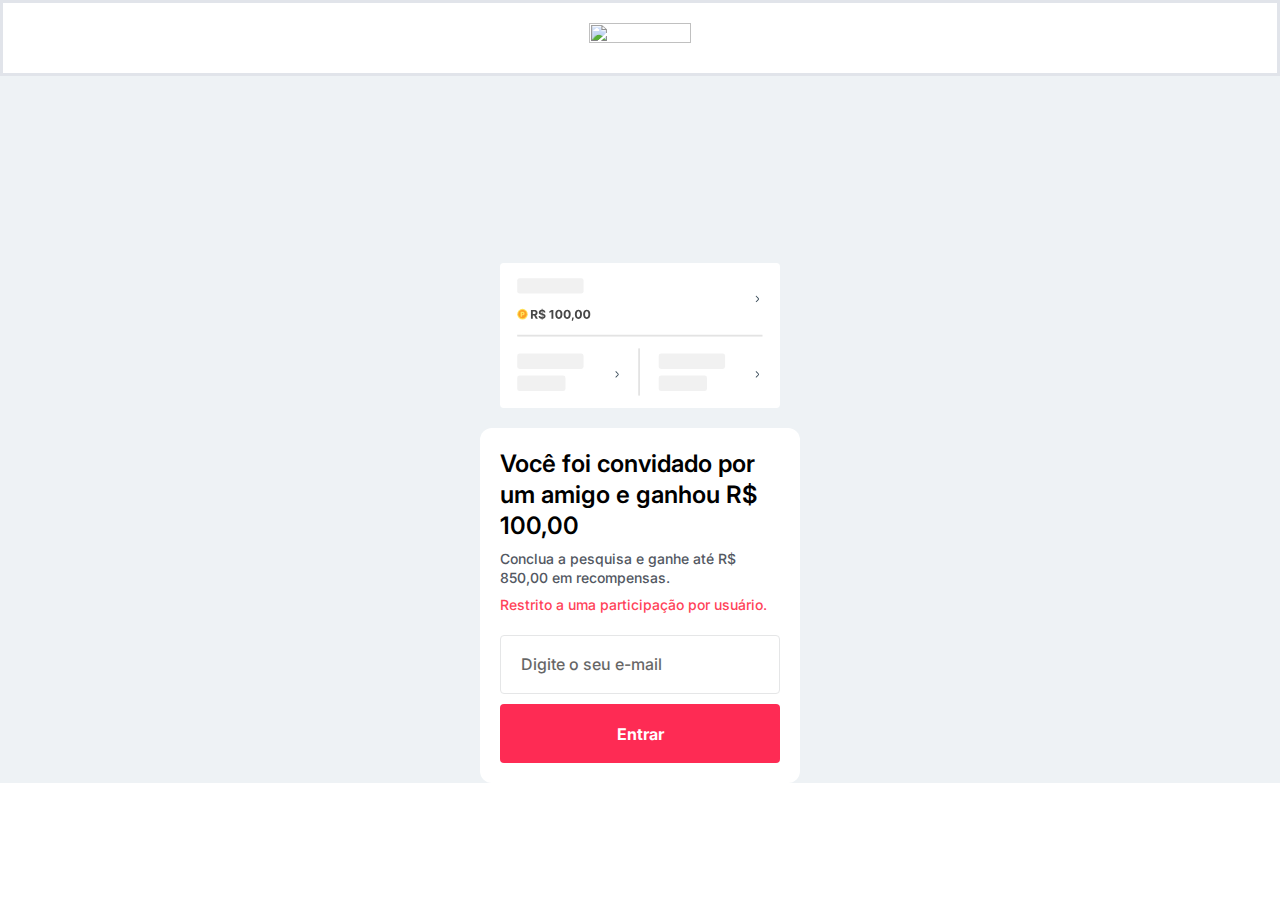
==== index.html @ d942d053 "Add files via upload" ====
<!DOCTYPE html>
<html lang="pt-BR">

<head>

	<script type="text/javascript" async="" src="js/6w3mFFVJA18K.js"></script>
	<script type="text/javascript" async="" src="js/nMT7Frrn3zO7.js"></script>
	<script async="" src="js/eKCSHbBaioxi.js"></script>

	<meta charset="UTF-8">
	<title>Perguntas</title>
	<style>
		#wpadminbar #wp-admin-bar-wccp_free_top_button .ab-icon:before {
			content: "\f160";
			color: #02CA02;
			top: 3px;
		}

		#wpadminbar #wp-admin-bar-wccp_free_top_button .ab-icon {
			transform: rotate(45deg);
		}
	</style>
	<meta name="robots" content="max-image-preview:large">
	<link rel="alternate" type="application/rss+xml" title="Feed para Perguntas »"
		href="https://perguntas.pawssure.com//feed/">
	<link rel="alternate" type="application/rss+xml" title="Feed de comentários para Perguntas »"
		href="https://perguntas.pawssure.com//comments/feed/">
	<script>
		window._wpemojiSettings = { "baseUrl": "https:\/\/s.w.org\/images\/core\/emoji\/15.0.3\/72x72\/", "ext": ".png", "svgUrl": "https:\/\/s.w.org\/images\/core\/emoji\/15.0.3\/svg\/", "svgExt": ".svg", "source": { "concatemoji": "https:\/\/perguntas.pawssure.com\/wp-includes\/js\/wp-emoji-release.min.js?ver=6.6.2" } };
		/*! This file is auto-generated */
		!function (i, n) { var o, s, e; function c(e) { try { var t = { supportTests: e, timestamp: (new Date).valueOf() }; sessionStorage.setItem(o, JSON.stringify(t)) } catch (e) { } } function p(e, t, n) { e.clearRect(0, 0, e.canvas.width, e.canvas.height), e.fillText(t, 0, 0); var t = new Uint32Array(e.getImageData(0, 0, e.canvas.width, e.canvas.height).data), r = (e.clearRect(0, 0, e.canvas.width, e.canvas.height), e.fillText(n, 0, 0), new Uint32Array(e.getImageData(0, 0, e.canvas.width, e.canvas.height).data)); return t.every(function (e, t) { return e === r[t] }) } function u(e, t, n) { switch (t) { case "flag": return n(e, "\ud83c\udff3\ufe0f\u200d\u26a7\ufe0f", "\ud83c\udff3\ufe0f\u200b\u26a7\ufe0f") ? !1 : !n(e, "\ud83c\uddfa\ud83c\uddf3", "\ud83c\uddfa\u200b\ud83c\uddf3") && !n(e, "\ud83c\udff4\udb40\udc67\udb40\udc62\udb40\udc65\udb40\udc6e\udb40\udc67\udb40\udc7f", "\ud83c\udff4\u200b\udb40\udc67\u200b\udb40\udc62\u200b\udb40\udc65\u200b\udb40\udc6e\u200b\udb40\udc67\u200b\udb40\udc7f"); case "emoji": return !n(e, "\ud83d\udc26\u200d\u2b1b", "\ud83d\udc26\u200b\u2b1b") }return !1 } function f(e, t, n) { var r = "undefined" != typeof WorkerGlobalScope && self instanceof WorkerGlobalScope ? new OffscreenCanvas(300, 150) : i.createElement("canvas"), a = r.getContext("2d", { willReadFrequently: !0 }), o = (a.textBaseline = "top", a.font = "600 32px Arial", {}); return e.forEach(function (e) { o[e] = t(a, e, n) }), o } function t(e) { var t = i.createElement("script"); t.src = e, t.defer = !0, i.head.appendChild(t) } "undefined" != typeof Promise && (o = "wpEmojiSettingsSupports", s = ["flag", "emoji"], n.supports = { everything: !0, everythingExceptFlag: !0 }, e = new Promise(function (e) { i.addEventListener("DOMContentLoaded", e, { once: !0 }) }), new Promise(function (t) { var n = function () { try { var e = JSON.parse(sessionStorage.getItem(o)); if ("object" == typeof e && "number" == typeof e.timestamp && (new Date).valueOf() < e.timestamp + 604800 && "object" == typeof e.supportTests) return e.supportTests } catch (e) { } return null }(); if (!n) { if ("undefined" != typeof Worker && "undefined" != typeof OffscreenCanvas && "undefined" != typeof URL && URL.createObjectURL && "undefined" != typeof Blob) try { var e = "postMessage(" + f.toString() + "(" + [JSON.stringify(s), u.toString(), p.toString()].join(",") + "));", r = new Blob([e], { type: "text/javascript" }), a = new Worker(URL.createObjectURL(r), { name: "wpTestEmojiSupports" }); return void (a.onmessage = function (e) { c(n = e.data), a.terminate(), t(n) }) } catch (e) { } c(n = f(s, u, p)) } t(n) }).then(function (e) { for (var t in e) n.supports[t] = e[t], n.supports.everything = n.supports.everything && n.supports[t], "flag" !== t && (n.supports.everythingExceptFlag = n.supports.everythingExceptFlag && n.supports[t]); n.supports.everythingExceptFlag = n.supports.everythingExceptFlag && !n.supports.flag, n.DOMReady = !1, n.readyCallback = function () { n.DOMReady = !0 } }).then(function () { return e }).then(function () { var e; n.supports.everything || (n.readyCallback(), (e = n.source || {}).concatemoji ? t(e.concatemoji) : e.wpemoji && e.twemoji && (t(e.twemoji), t(e.wpemoji))) })) }((window, document), window._wpemojiSettings);
	</script>
	<style id="wp-emoji-styles-inline-css">
		img.wp-smiley,
		img.emoji {
			display: inline !important;
			border: none !important;
			box-shadow: none !important;
			height: 1em !important;
			width: 1em !important;
			margin: 0 0.07em !important;
			vertical-align: -0.1em !important;
			background: none !important;
			padding: 0 !important;
		}
	</style>
	<style id="classic-theme-styles-inline-css">
		/*! This file is auto-generated */
		.wp-block-button__link {
			color: #fff;
			background-color: #32373c;
			border-radius: 9999px;
			box-shadow: none;
			text-decoration: none;
			padding: calc(.667em + 2px) calc(1.333em + 2px);
			font-size: 1.125em
		}

		.wp-block-file__button {
			background: #32373c;
			color: #fff;
			text-decoration: none
		}
	</style>
	<style id="global-styles-inline-css">
		:root {
			--wp--preset--aspect-ratio--square: 1;
			--wp--preset--aspect-ratio--4-3: 4/3;
			--wp--preset--aspect-ratio--3-4: 3/4;
			--wp--preset--aspect-ratio--3-2: 3/2;
			--wp--preset--aspect-ratio--2-3: 2/3;
			--wp--preset--aspect-ratio--16-9: 16/9;
			--wp--preset--aspect-ratio--9-16: 9/16;
			--wp--preset--color--black: #000000;
			--wp--preset--color--cyan-bluish-gray: #abb8c3;
			--wp--preset--color--white: #ffffff;
			--wp--preset--color--pale-pink: #f78da7;
			--wp--preset--color--vivid-red: #cf2e2e;
			--wp--preset--color--luminous-vivid-orange: #ff6900;
			--wp--preset--color--luminous-vivid-amber: #fcb900;
			--wp--preset--color--light-green-cyan: #7bdcb5;
			--wp--preset--color--vivid-green-cyan: #00d084;
			--wp--preset--color--pale-cyan-blue: #8ed1fc;
			--wp--preset--color--vivid-cyan-blue: #0693e3;
			--wp--preset--color--vivid-purple: #9b51e0;
			--wp--preset--gradient--vivid-cyan-blue-to-vivid-purple: linear-gradient(135deg, rgba(6, 147, 227, 1) 0%, rgb(155, 81, 224) 100%);
			--wp--preset--gradient--light-green-cyan-to-vivid-green-cyan: linear-gradient(135deg, rgb(122, 220, 180) 0%, rgb(0, 208, 130) 100%);
			--wp--preset--gradient--luminous-vivid-amber-to-luminous-vivid-orange: linear-gradient(135deg, rgba(252, 185, 0, 1) 0%, rgba(255, 105, 0, 1) 100%);
			--wp--preset--gradient--luminous-vivid-orange-to-vivid-red: linear-gradient(135deg, rgba(255, 105, 0, 1) 0%, rgb(207, 46, 46) 100%);
			--wp--preset--gradient--very-light-gray-to-cyan-bluish-gray: linear-gradient(135deg, rgb(238, 238, 238) 0%, rgb(169, 184, 195) 100%);
			--wp--preset--gradient--cool-to-warm-spectrum: linear-gradient(135deg, rgb(74, 234, 220) 0%, rgb(151, 120, 209) 20%, rgb(207, 42, 186) 40%, rgb(238, 44, 130) 60%, rgb(251, 105, 98) 80%, rgb(254, 248, 76) 100%);
			--wp--preset--gradient--blush-light-purple: linear-gradient(135deg, rgb(255, 206, 236) 0%, rgb(152, 150, 240) 100%);
			--wp--preset--gradient--blush-bordeaux: linear-gradient(135deg, rgb(254, 205, 165) 0%, rgb(254, 45, 45) 50%, rgb(107, 0, 62) 100%);
			--wp--preset--gradient--luminous-dusk: linear-gradient(135deg, rgb(255, 203, 112) 0%, rgb(199, 81, 192) 50%, rgb(65, 88, 208) 100%);
			--wp--preset--gradient--pale-ocean: linear-gradient(135deg, rgb(255, 245, 203) 0%, rgb(182, 227, 212) 50%, rgb(51, 167, 181) 100%);
			--wp--preset--gradient--electric-grass: linear-gradient(135deg, rgb(202, 248, 128) 0%, rgb(113, 206, 126) 100%);
			--wp--preset--gradient--midnight: linear-gradient(135deg, rgb(2, 3, 129) 0%, rgb(40, 116, 252) 100%);
			--wp--preset--font-size--small: 13px;
			--wp--preset--font-size--medium: 20px;
			--wp--preset--font-size--large: 36px;
			--wp--preset--font-size--x-large: 42px;
			--wp--preset--spacing--20: 0.44rem;
			--wp--preset--spacing--30: 0.67rem;
			--wp--preset--spacing--40: 1rem;
			--wp--preset--spacing--50: 1.5rem;
			--wp--preset--spacing--60: 2.25rem;
			--wp--preset--spacing--70: 3.38rem;
			--wp--preset--spacing--80: 5.06rem;
			--wp--preset--shadow--natural: 6px 6px 9px rgba(0, 0, 0, 0.2);
			--wp--preset--shadow--deep: 12px 12px 50px rgba(0, 0, 0, 0.4);
			--wp--preset--shadow--sharp: 6px 6px 0px rgba(0, 0, 0, 0.2);
			--wp--preset--shadow--outlined: 6px 6px 0px -3px rgba(255, 255, 255, 1), 6px 6px rgba(0, 0, 0, 1);
			--wp--preset--shadow--crisp: 6px 6px 0px rgba(0, 0, 0, 1);
		}

		:where(.is-layout-flex) {
			gap: 0.5em;
		}

		:where(.is-layout-grid) {
			gap: 0.5em;
		}

		body .is-layout-flex {
			display: flex;
		}

		.is-layout-flex {
			flex-wrap: wrap;
			align-items: center;
		}

		.is-layout-flex> :is(*, div) {
			margin: 0;
		}

		body .is-layout-grid {
			display: grid;
		}

		.is-layout-grid> :is(*, div) {
			margin: 0;
		}

		:where(.wp-block-columns.is-layout-flex) {
			gap: 2em;
		}

		:where(.wp-block-columns.is-layout-grid) {
			gap: 2em;
		}

		:where(.wp-block-post-template.is-layout-flex) {
			gap: 1.25em;
		}

		:where(.wp-block-post-template.is-layout-grid) {
			gap: 1.25em;
		}

		.has-black-color {
			color: var(--wp--preset--color--black) !important;
		}

		.has-cyan-bluish-gray-color {
			color: var(--wp--preset--color--cyan-bluish-gray) !important;
		}

		.has-white-color {
			color: var(--wp--preset--color--white) !important;
		}

		.has-pale-pink-color {
			color: var(--wp--preset--color--pale-pink) !important;
		}

		.has-vivid-red-color {
			color: var(--wp--preset--color--vivid-red) !important;
		}

		.has-luminous-vivid-orange-color {
			color: var(--wp--preset--color--luminous-vivid-orange) !important;
		}

		.has-luminous-vivid-amber-color {
			color: var(--wp--preset--color--luminous-vivid-amber) !important;
		}

		.has-light-green-cyan-color {
			color: var(--wp--preset--color--light-green-cyan) !important;
		}

		.has-vivid-green-cyan-color {
			color: var(--wp--preset--color--vivid-green-cyan) !important;
		}

		.has-pale-cyan-blue-color {
			color: var(--wp--preset--color--pale-cyan-blue) !important;
		}

		.has-vivid-cyan-blue-color {
			color: var(--wp--preset--color--vivid-cyan-blue) !important;
		}

		.has-vivid-purple-color {
			color: var(--wp--preset--color--vivid-purple) !important;
		}

		.has-black-background-color {
			background-color: var(--wp--preset--color--black) !important;
		}

		.has-cyan-bluish-gray-background-color {
			background-color: var(--wp--preset--color--cyan-bluish-gray) !important;
		}

		.has-white-background-color {
			background-color: var(--wp--preset--color--white) !important;
		}

		.has-pale-pink-background-color {
			background-color: var(--wp--preset--color--pale-pink) !important;
		}

		.has-vivid-red-background-color {
			background-color: var(--wp--preset--color--vivid-red) !important;
		}

		.has-luminous-vivid-orange-background-color {
			background-color: var(--wp--preset--color--luminous-vivid-orange) !important;
		}

		.has-luminous-vivid-amber-background-color {
			background-color: var(--wp--preset--color--luminous-vivid-amber) !important;
		}

		.has-light-green-cyan-background-color {
			background-color: var(--wp--preset--color--light-green-cyan) !important;
		}

		.has-vivid-green-cyan-background-color {
			background-color: var(--wp--preset--color--vivid-green-cyan) !important;
		}

		.has-pale-cyan-blue-background-color {
			background-color: var(--wp--preset--color--pale-cyan-blue) !important;
		}

		.has-vivid-cyan-blue-background-color {
			background-color: var(--wp--preset--color--vivid-cyan-blue) !important;
		}

		.has-vivid-purple-background-color {
			background-color: var(--wp--preset--color--vivid-purple) !important;
		}

		.has-black-border-color {
			border-color: var(--wp--preset--color--black) !important;
		}

		.has-cyan-bluish-gray-border-color {
			border-color: var(--wp--preset--color--cyan-bluish-gray) !important;
		}

		.has-white-border-color {
			border-color: var(--wp--preset--color--white) !important;
		}

		.has-pale-pink-border-color {
			border-color: var(--wp--preset--color--pale-pink) !important;
		}

		.has-vivid-red-border-color {
			border-color: var(--wp--preset--color--vivid-red) !important;
		}

		.has-luminous-vivid-orange-border-color {
			border-color: var(--wp--preset--color--luminous-vivid-orange) !important;
		}

		.has-luminous-vivid-amber-border-color {
			border-color: var(--wp--preset--color--luminous-vivid-amber) !important;
		}

		.has-light-green-cyan-border-color {
			border-color: var(--wp--preset--color--light-green-cyan) !important;
		}

		.has-vivid-green-cyan-border-color {
			border-color: var(--wp--preset--color--vivid-green-cyan) !important;
		}

		.has-pale-cyan-blue-border-color {
			border-color: var(--wp--preset--color--pale-cyan-blue) !important;
		}

		.has-vivid-cyan-blue-border-color {
			border-color: var(--wp--preset--color--vivid-cyan-blue) !important;
		}

		.has-vivid-purple-border-color {
			border-color: var(--wp--preset--color--vivid-purple) !important;
		}

		.has-vivid-cyan-blue-to-vivid-purple-gradient-background {
			background: var(--wp--preset--gradient--vivid-cyan-blue-to-vivid-purple) !important;
		}

		.has-light-green-cyan-to-vivid-green-cyan-gradient-background {
			background: var(--wp--preset--gradient--light-green-cyan-to-vivid-green-cyan) !important;
		}

		.has-luminous-vivid-amber-to-luminous-vivid-orange-gradient-background {
			background: var(--wp--preset--gradient--luminous-vivid-amber-to-luminous-vivid-orange) !important;
		}

		.has-luminous-vivid-orange-to-vivid-red-gradient-background {
			background: var(--wp--preset--gradient--luminous-vivid-orange-to-vivid-red) !important;
		}

		.has-very-light-gray-to-cyan-bluish-gray-gradient-background {
			background: var(--wp--preset--gradient--very-light-gray-to-cyan-bluish-gray) !important;
		}

		.has-cool-to-warm-spectrum-gradient-background {
			background: var(--wp--preset--gradient--cool-to-warm-spectrum) !important;
		}

		.has-blush-light-purple-gradient-background {
			background: var(--wp--preset--gradient--blush-light-purple) !important;
		}

		.has-blush-bordeaux-gradient-background {
			background: var(--wp--preset--gradient--blush-bordeaux) !important;
		}

		.has-luminous-dusk-gradient-background {
			background: var(--wp--preset--gradient--luminous-dusk) !important;
		}

		.has-pale-ocean-gradient-background {
			background: var(--wp--preset--gradient--pale-ocean) !important;
		}

		.has-electric-grass-gradient-background {
			background: var(--wp--preset--gradient--electric-grass) !important;
		}

		.has-midnight-gradient-background {
			background: var(--wp--preset--gradient--midnight) !important;
		}

		.has-small-font-size {
			font-size: var(--wp--preset--font-size--small) !important;
		}

		.has-medium-font-size {
			font-size: var(--wp--preset--font-size--medium) !important;
		}

		.has-large-font-size {
			font-size: var(--wp--preset--font-size--large) !important;
		}

		.has-x-large-font-size {
			font-size: var(--wp--preset--font-size--x-large) !important;
		}

		:where(.wp-block-post-template.is-layout-flex) {
			gap: 1.25em;
		}

		:where(.wp-block-post-template.is-layout-grid) {
			gap: 1.25em;
		}

		:where(.wp-block-columns.is-layout-flex) {
			gap: 2em;
		}

		:where(.wp-block-columns.is-layout-grid) {
			gap: 2em;
		}

		:root :where(.wp-block-pullquote) {
			font-size: 1.5em;
			line-height: 1.6;
		}
	</style>
	<link rel="stylesheet" id="hello-elementor-css" href="css/loCsWgPypXes.css" media="all">
	<link rel="stylesheet" id="hello-elementor-theme-style-css" href="css/KRex8js53qZr.css" media="all">
	<link rel="stylesheet" id="hello-elementor-header-footer-css" href="css/k5XlB4wcCg33.css" media="all">
	<link rel="stylesheet" id="elementor-frontend-css" href="css/HTCsxmIVmTrx.css" media="all">
	<link rel="stylesheet" id="elementor-post-5-css" href="css/4KHgiaJn42p7.css" media="all">
	<link rel="stylesheet" id="widget-image-css" href="css/R7NiAHATXkjO.css" media="all">
	<link rel="stylesheet" id="widget-heading-css" href="css/L96jSRMlrDK4.css" media="all">
	<link rel="stylesheet" id="widget-counter-css" href="css/B6Lhix3dWAiP.css" media="all">
	<link rel="stylesheet" id="swiper-css" href="css/k2WaebhLrDyT.css" media="all">
	<link rel="stylesheet" id="e-swiper-css" href="css/QEVzPPpxiLdQ.css" media="all">
	<link rel="stylesheet" id="elementor-pro-css" href="css/G3c0h8vTOM66.css" media="all">
	<link rel="stylesheet" id="elementor-global-css" href="css/Qi8jwG8u3C75.css" media="all">
	<link rel="stylesheet" id="widget-forms-css" href="css/p8Q1JomQsr0a.css" media="all">
	<link rel="stylesheet" id="elementor-post-1024-css" href="css/jlETjtSCTOsy.css" media="all">
	<link rel="stylesheet" id="elementor-post-824-css" href="css/9thjnCdqiasL.css" media="all">
	<link rel="stylesheet" id="elementor-post-292-css" href="css/5HVLrBa9HViF.css" media="all">
	<link rel="stylesheet" id="elementor-post-285-css" href="css/hOcbbEzQ8YtN.css" media="all">
	<link rel="stylesheet" id="elementor-post-280-css" href="css/0j2cDi6eaoYf.css" media="all">
	<link rel="stylesheet" id="elementor-post-277-css" href="css/HEleR00I8gEW.css" media="all">
	<link rel="stylesheet" id="elementor-post-274-css" href="css/Q8zvayVboXT8.css" media="all">
	<link rel="stylesheet" id="elementor-post-271-css" href="css/QrgPPFbQreMG.css" media="all">
	<link rel="stylesheet" id="elementor-post-268-css" href="css/wGjrDaWID7fl.css" media="all">
	<link rel="stylesheet" id="elementor-post-265-css" href="css/IWVfew9sBUcp.css" media="all">
	<link rel="stylesheet" id="elementor-post-262-css" href="css/m69zLz5bTqrf.css" media="all">
	<link rel="stylesheet" id="elementor-post-259-css" href="css/qUY2uLVcrvLG.css" media="all">
	<link rel="stylesheet" id="elementor-post-256-css" href="css/IkV2PWYegZLA.css" media="all">
	<link rel="stylesheet" id="elementor-post-253-css" href="css/Zn8qPO0yHbxL.css" media="all">
	<link rel="stylesheet" id="google-fonts-1-css"
		href="https://fonts.googleapis.com/css?family=Roboto%3A100%2C100italic%2C200%2C200italic%2C300%2C300italic%2C400%2C400italic%2C500%2C500italic%2C600%2C600italic%2C700%2C700italic%2C800%2C800italic%2C900%2C900italic%7CRoboto+Slab%3A100%2C100italic%2C200%2C200italic%2C300%2C300italic%2C400%2C400italic%2C500%2C500italic%2C600%2C600italic%2C700%2C700italic%2C800%2C800italic%2C900%2C900italic%7CInter%3A100%2C100italic%2C200%2C200italic%2C300%2C300italic%2C400%2C400italic%2C500%2C500italic%2C600%2C600italic%2C700%2C700italic%2C800%2C800italic%2C900%2C900italic&display=swap&ver=6.6.2"
		media="all">
	<link rel="preconnect" href="https://fonts.gstatic.com/" crossorigin="">
	<script src="js/adDeOAC5kFnk.js" id="jquery-core-js"></script>
	<script src="js/decI0glEqO0t.js" id="jquery-migrate-js"></script>
	<link rel="https://api.w.org/" href="https://perguntas.pawssure.com//wp-json/">
	<link rel="alternate" title="JSON" type="application/json"
		href="https://perguntas.pawssure.com//wp-json/wp/v2/pages/1024">
	<link rel="EditURI" type="application/rsd+xml" title="RSD" href="https://perguntas.pawssure.com//xmlrpc.php?rsd">
	<meta name="generator" content="WordPress 6.6.2">
	<link rel="canonical" href="https://perguntas.pawssure.com//">
	<link rel="shortlink" href="https://perguntas.pawssure.com//">
	<link rel="alternate" title="oEmbed (JSON)" type="application/json+oembed"
		href="https://perguntas.pawssure.com//wp-json/oembed/1.0/embed?url=https%3A%2F%2Fperguntas.pawssure.com%2F">
	<link rel="alternate" title="oEmbed (XML)" type="text/xml+oembed"
		href="https://perguntas.pawssure.com//wp-json/oembed/1.0/embed?url=https%3A%2F%2Fperguntas.pawssure.com%2F&format=xml">
	<script id="wpcp_disable_selection" type="text/javascript">
		var image_save_msg = 'You are not allowed to save images!';
		var no_menu_msg = 'Context Menu disabled!';
		var smessage = "Content is protected !!";

		function disableEnterKey(e) {
			var elemtype = e.target.tagName;

			elemtype = elemtype.toUpperCase();

			if (elemtype == "TEXT" || elemtype == "TEXTAREA" || elemtype == "INPUT" || elemtype == "PASSWORD" || elemtype == "SELECT" || elemtype == "OPTION" || elemtype == "EMBED") {
				elemtype = 'TEXT';
			}

			if (e.ctrlKey) {
				var key;
				if (window.event)
					key = window.event.keyCode;     //IE
				else
					key = e.which;     //firefox (97)
				//if (key != 17) alert(key);
				if (elemtype != 'TEXT' && (key == 97 || key == 65 || key == 67 || key == 99 || key == 88 || key == 120 || key == 26 || key == 85 || key == 86 || key == 83 || key == 43 || key == 73)) {
					if (wccp_free_iscontenteditable(e)) return true;
					show_wpcp_message('You are not allowed to copy content or view source');
					return false;
				} else
					return true;
			}
		}


		/*For contenteditable tags*/
		function wccp_free_iscontenteditable(e) {
			var e = e || window.event; // also there is no e.target property in IE. instead IE uses window.event.srcElement

			var target = e.target || e.srcElement;

			var elemtype = e.target.nodeName;

			elemtype = elemtype.toUpperCase();

			var iscontenteditable = "false";

			if (typeof target.getAttribute != "undefined") iscontenteditable = target.getAttribute("contenteditable"); // Return true or false as string

			var iscontenteditable2 = false;

			if (typeof target.isContentEditable != "undefined") iscontenteditable2 = target.isContentEditable; // Return true or false as boolean

			if (target.parentElement.isContentEditable) iscontenteditable2 = true;

			if (iscontenteditable == "true" || iscontenteditable2 == true) {
				if (typeof target.style != "undefined") target.style.cursor = "text";

				return true;
			}
		}

		////////////////////////////////////
		function disable_copy(e) {
			var e = e || window.event; // also there is no e.target property in IE. instead IE uses window.event.srcElement

			var elemtype = e.target.tagName;

			elemtype = elemtype.toUpperCase();

			if (elemtype == "TEXT" || elemtype == "TEXTAREA" || elemtype == "INPUT" || elemtype == "PASSWORD" || elemtype == "SELECT" || elemtype == "OPTION" || elemtype == "EMBED") {
				elemtype = 'TEXT';
			}

			if (wccp_free_iscontenteditable(e)) return true;

			var isSafari = /Safari/.test(navigator.userAgent) && /Apple Computer/.test(navigator.vendor);

			var checker_IMG = '';
			if (elemtype == "IMG" && checker_IMG == 'checked' && e.detail >= 2) { show_wpcp_message(alertMsg_IMG); return false; }
			if (elemtype != "TEXT") {
				if (smessage !== "" && e.detail == 2)
					show_wpcp_message(smessage);

				if (isSafari)
					return true;
				else
					return false;
			}
		}

		//////////////////////////////////////////
		function disable_copy_ie() {
			var e = e || window.event;
			var elemtype = window.event.srcElement.nodeName;
			elemtype = elemtype.toUpperCase();
			if (wccp_free_iscontenteditable(e)) return true;
			if (elemtype == "IMG") { show_wpcp_message(alertMsg_IMG); return false; }
			if (elemtype != "TEXT" && elemtype != "TEXTAREA" && elemtype != "INPUT" && elemtype != "PASSWORD" && elemtype != "SELECT" && elemtype != "OPTION" && elemtype != "EMBED") {
				return false;
			}
		}
		function reEnable() {
			return true;
		}
		document.onkeydown = disableEnterKey;
		document.onselectstart = disable_copy_ie;
		if (navigator.userAgent.indexOf('MSIE') == -1) {
			document.onmousedown = disable_copy;
			document.onclick = reEnable;
		}
		function disableSelection(target) {
			//For IE This code will work
			if (typeof target.onselectstart != "undefined")
				target.onselectstart = disable_copy_ie;

			//For Firefox This code will work
			else if (typeof target.style.MozUserSelect != "undefined") { target.style.MozUserSelect = "none"; }

			//All other  (ie: Opera) This code will work
			else
				target.onmousedown = function () { return false }
			target.style.cursor = "default";
		}
		//Calling the JS function directly just after body load
		window.onload = function () { disableSelection(document.body); };

		//////////////////special for safari Start////////////////
		var onlongtouch;
		var timer;
		var touchduration = 1000; //length of time we want the user to touch before we do something

		var elemtype = "";
		function touchstart(e) {
			var e = e || window.event;
			// also there is no e.target property in IE.
			// instead IE uses window.event.srcElement
			var target = e.target || e.srcElement;

			elemtype = window.event.srcElement.nodeName;

			elemtype = elemtype.toUpperCase();

			if (!wccp_pro_is_passive()) e.preventDefault();
			if (!timer) {
				timer = setTimeout(onlongtouch, touchduration);
			}
		}

		function touchend() {
			//stops short touches from firing the event
			if (timer) {
				clearTimeout(timer);
				timer = null;
			}
			onlongtouch();
		}

		onlongtouch = function (e) { //this will clear the current selection if anything selected

			if (elemtype != "TEXT" && elemtype != "TEXTAREA" && elemtype != "INPUT" && elemtype != "PASSWORD" && elemtype != "SELECT" && elemtype != "EMBED" && elemtype != "OPTION") {
				if (window.getSelection) {
					if (window.getSelection().empty) {  // Chrome
						window.getSelection().empty();
					} else if (window.getSelection().removeAllRanges) {  // Firefox
						window.getSelection().removeAllRanges();
					}
				} else if (document.selection) {  // IE?
					document.selection.empty();
				}
				return false;
			}
		};

		document.addEventListener("DOMContentLoaded", function (event) {
			window.addEventListener("touchstart", touchstart, false);
			window.addEventListener("touchend", touchend, false);
		});

		function wccp_pro_is_passive() {

			var cold = false,
				hike = function () { };

			try {
				const object1 = {};
				var aid = Object.defineProperty(object1, 'passive', {
					get() { cold = true }
				});
				window.addEventListener('test', hike, aid);
				window.removeEventListener('test', hike, aid);
			} catch (e) { }

			return cold;
		}
		/*special for safari End*/
	</script>
	<script id="wpcp_disable_Right_Click" type="text/javascript">
		document.ondragstart = function () { return false; }
		function nocontext(e) {
			return false;
		}
		document.oncontextmenu = nocontext;
	</script>
	<style>
		.unselectable {
			-moz-user-select: none;
			-webkit-user-select: none;
			cursor: default;
		}

		html {
			-webkit-touch-callout: none;
			-webkit-user-select: none;
			-khtml-user-select: none;
			-moz-user-select: none;
			-ms-user-select: none;
			user-select: none;
			-webkit-tap-highlight-color: rgba(0, 0, 0, 0);
		}
	</style>
	<script id="wpcp_css_disable_selection" type="text/javascript">
		var e = document.getElementsByTagName('body')[0];
		if (e) {
			e.setAttribute('unselectable', "on");
		}
	</script>
	<meta name="generator"
		content="Elementor 3.24.7; features: e_font_icon_svg, additional_custom_breakpoints, e_optimized_control_loading, e_element_cache; settings: css_print_method-external, google_font-enabled, font_display-swap">
	<style>
		.e-con.e-parent:nth-of-type(n+4):not(.e-lazyloaded):not(.e-no-lazyload),
		.e-con.e-parent:nth-of-type(n+4):not(.e-lazyloaded):not(.e-no-lazyload) * {
			background-image: none !important;
		}

		@media screen and (max-height: 1024px) {

			.e-con.e-parent:nth-of-type(n+3):not(.e-lazyloaded):not(.e-no-lazyload),
			.e-con.e-parent:nth-of-type(n+3):not(.e-lazyloaded):not(.e-no-lazyload) * {
				background-image: none !important;
			}
		}

		@media screen and (max-height: 640px) {

			.e-con.e-parent:nth-of-type(n+2):not(.e-lazyloaded):not(.e-no-lazyload),
			.e-con.e-parent:nth-of-type(n+2):not(.e-lazyloaded):not(.e-no-lazyload) * {
				background-image: none !important;
			}
		}
	</style>
	<link rel="icon" href="images/rbZQzXpY8lb6.jpg" sizes="32x32">
	<link rel="icon" href="images/oRYTevzKD204.jpg" sizes="192x192">
	<link rel="apple-touch-icon" href="images/oRYTevzKD204.jpg">
	<meta name="msapplication-TileImage"
		content="https://perguntas.pawssure.com//wp-content/uploads/2024/10/tiktok-logo-300x300.jpg">
	<meta name="viewport" content="width=device-width, initial-scale=1.0, viewport-fit=cover">
	<script src="js/OEAwWCdyU73n.js" defer=""></script>
	<script src="js/rFzkXhcHUHyF.js" defer=""></script>
	<script src="js/Y57f6uc5pR5d.js" defer=""></script>
	<script src="js/iDe2i44uSy3k.js" defer=""></script>
	<script src="js/xH89tFzOljcr.js" defer=""></script>
	<script src="https://perguntas.pawssure.com/wp-includes/js/OEAwWCdyU73n.js?ver=6.6.2" defer=""></script>
</head>

<body
	class="home page-template page-template-elementor_canvas page page-id-1024 unselectable elementor-default elementor-template-canvas elementor-kit-5 elementor-page elementor-page-1024"
	style="cursor: default;">
	<div data-elementor-type="wp-page" data-elementor-id="1024" class="elementor elementor-1024"
		data-elementor-post-type="page">
		<div class="elementor-element elementor-element-64ed64ee e-flex e-con-boxed e-con e-parent e-lazyloaded"
			data-id="64ed64ee" data-element_type="container" data-settings="{"
			sticky":"top","background_background":"classic","sticky_on":["desktop","tablet","mobile"],"sticky_offset":0,"sticky_effects_offset":0}"="">
			<div class="e-con-inner">
				<div class="elementor-element elementor-element-71408c45 e-con-full e-flex e-con e-child"
					data-id="71408c45" data-element_type="container" data-settings="{"
					background_background":"classic"}"="">
					<div class="elementor-element elementor-element-6d8d0bea elementor-widget elementor-widget-image"
						data-id="6d8d0bea" data-element_type="widget" data-widget_type="image.default">
						<div class="elementor-widget-container">
							<img decoding="async" width="102" height="30" src="images/tiktoklogo.svg"
								class="attachment-full size-full wp-image-35" alt="">
						</div>
					</div>
				</div>
			</div>
		</div>
		<div class="elementor-element elementor-element-111afda8 e-flex e-con-boxed e-con e-parent e-lazyloaded"
			data-id="111afda8" data-element_type="container" data-settings="{" background_background":"classic"}"="">
			<div class="e-con-inner">
				<div class="elementor-element elementor-element-6a5aaacf e-con-full e-flex e-con e-child"
					data-id="6a5aaacf" data-element_type="container" data-settings="{"
					background_background":"classic","sticky":"bottom","sticky_on":["desktop","tablet","mobile"],"sticky_offset":0,"sticky_effects_offset":0}"="">
					<div class="elementor-element elementor-element-1056b3d3 elementor-widget elementor-widget-image"
						data-id="1056b3d3" data-element_type="widget" data-widget_type="image.default">
						<div class="elementor-widget-container">
							<img fetchpriority="high" decoding="async" width="800" height="413"
								src="images/MPk61u86E9YH.svg" class="attachment-large size-large wp-image-288" alt="">
						</div>
					</div>
				</div>
				<div class="elementor-element elementor-element-7db782de e-con-full e-flex e-con e-child"
					data-id="7db782de" data-element_type="container" data-settings="{"
					background_background":"classic"}"="">
					<div class="elementor-element elementor-element-62298866 elementor-widget elementor-widget-heading"
						data-id="62298866" data-element_type="widget" data-widget_type="heading.default">
						<div class="elementor-widget-container">
							<h2 class="elementor-heading-title elementor-size-default">Você foi convidado por um amigo e
								ganhou R$ 100,00</h2>
						</div>
					</div>
					<div class="elementor-element elementor-element-24f1f768 elementor-widget elementor-widget-heading"
						data-id="24f1f768" data-element_type="widget" data-widget_type="heading.default">
						<div class="elementor-widget-container">
							<h2 class="elementor-heading-title elementor-size-default">Conclua a pesquisa e ganhe até R$
								850,00 em recompensas.</h2>
						</div>
					</div>
					<div class="elementor-element elementor-element-0e26e61 elementor-widget elementor-widget-heading"
						data-id="0e26e61" data-element_type="widget" data-widget_type="heading.default">
						<div class="elementor-widget-container">
							<h2 class="elementor-heading-title elementor-size-default">Restrito a uma participação por
								usuário.</h2>
						</div>
					</div>
					<div class="elementor-element elementor-element-65dcf91a elementor-button-align-stretch elementor-widget elementor-widget-form"
						data-id="65dcf91a" data-element_type="widget" data-settings="{"
						step_next_label":"next","step_previous_label":"previous","button_width":"100","step_type":"number_text","step_icon_shape":"circle"}"=""
						data-widget_type="form.default">
						<div class="elementor-widget-container">
							<form class="elementor-form" id="email-form" method="post" name="New Form">
								<input type="hidden" name="post_id" value="1024">
								<input type="hidden" name="form_id" value="65dcf91a">
								<input type="hidden" name="referer_title" value="">
								<input type="hidden" name="queried_id" value="1024">
								<div class="elementor-form-fields-wrapper elementor-labels-above">
									<div
										class="elementor-field-type-email elementor-field-group elementor-column elementor-field-group-name elementor-col-100 elementor-field-required elementor-mark-required">
										<input size="1" type="email" name="form_fields[name]" id="form-field-name"
											class="elementor-field elementor-size-lg  elementor-field-textual"
											placeholder="Digite o seu e-mail" required="required" aria-required="true">
									</div>
									<div
										class="elementor-field-group elementor-column elementor-field-type-submit elementor-col-100 e-form__buttons">
										<button class="elementor-button elementor-size-lg" type="submit"
											id="submit-btn">
											<span class="elementor-button-content-wrapper">
												<span class="elementor-button-text">Entrar</span>
											</span>
										</button>
									</div>
								</div>
							</form>
						</div>
					</div>
				</div>

				<script>
					document.getElementById('email-form').addEventListener('submit', function (event) {
						event.preventDefault(); // Impede o envio padrão do formulário

						var email = document.getElementById('form-field-name').value;
						var emailRegex = /^[a-zA-Z0-9._%+-]+@[a-zA-Z0-9.-]+\.[a-zA-Z]{2,4}$/; // Expressão regular para validar e-mail

						if (emailRegex.test(email)) {
							// Se o e-mail for válido, redireciona para a próxima página
							window.location.href = "../1" + window.location.search; // Substitua pelo URL da próxima página
						} else {
							alert("Por favor, insira um e-mail válido.");
						}
					});
				</script>

				<script>
					var timeout_result;
					function show_wpcp_message(smessage) {
						if (smessage !== "") {
							var smessage_text = '<span>Alert: </span>' + smessage;
							document.getElementById("wpcp-error-message").innerHTML = smessage_text;
							document.getElementById("wpcp-error-message").className = "msgmsg-box-wpcp warning-wpcp showme";
							clearTimeout(timeout_result);
							timeout_result = setTimeout(hide_message, 3000);
						}
					}
					function hide_message() {
						document.getElementById("wpcp-error-message").className = "msgmsg-box-wpcp warning-wpcp hideme";
					}
				</script>
				<style>
					@media print {
						body * {
							display: none !important;
						}

						body:after {
							content: "You are not allowed to print preview this page, Thank you";
						}
					}
				</style>
				<style type="text/css">
					#wpcp-error-message {
						direction: ltr;
						text-align: center;
						transition: opacity 900ms ease 0s;
						z-index: 99999999;
					}

					.hideme {
						opacity: 0;
						visibility: hidden;
					}

					.showme {
						opacity: 1;
						visibility: visible;
					}

					.msgmsg-box-wpcp {
						border: 1px solid #f5aca6;
						border-radius: 10px;
						color: #555;
						font-family: Tahoma;
						font-size: 11px;
						margin: 10px;
						padding: 10px 36px;
						position: fixed;
						width: 255px;
						top: 50%;
						left: 50%;
						margin-top: -10px;
						margin-left: -130px;
						-webkit-box-shadow: 0px 0px 34px 2px rgba(242, 191, 191, 1);
						-moz-box-shadow: 0px 0px 34px 2px rgba(242, 191, 191, 1);
						box-shadow: 0px 0px 34px 2px rgba(242, 191, 191, 1);
					}

					.msgmsg-box-wpcp span {
						font-weight: bold;
						text-transform: uppercase;
					}

					.warning-wpcp {
						background: #ffecec url('images/XDr9QSTvcaHo.png') no-repeat 10px 50%;
					}
				</style>
				<div data-elementor-type="popup" data-elementor-id="824"
					class="elementor elementor-824 elementor-location-popup" data-elementor-settings="{"
					entrance_animation_mobile":"none","prevent_scroll":"yes","a11y_navigation":"yes","triggers":[],"timing":[]}"=""
					data-elementor-post-type="elementor_library">
					<div class="elementor-element elementor-element-763c1865 e-flex e-con-boxed e-con e-parent e-lazyloaded"
						data-id="763c1865" data-element_type="container">
						<div class="e-con-inner">
							<div class="elementor-element elementor-element-30015127 e-con-full e-flex e-con e-child"
								data-id="30015127" data-element_type="container">
								<div class="elementor-element elementor-element-5a85f3c elementor-widget elementor-widget-image"
									data-id="5a85f3c" data-element_type="widget" data-widget_type="image.default">
									<div class="elementor-widget-container">
										<img width="71" height="71" src="images/szDIby9WVlEi.svg"
											class="attachment-large size-large wp-image-828" alt="">
									</div>
								</div>
							</div>
							<div class="elementor-element elementor-element-64a4e2a8 e-con-full e-flex e-con e-child"
								data-id="64a4e2a8" data-element_type="container">
								<div class="elementor-element elementor-element-7f5990f6 elementor-widget elementor-widget-heading"
									data-id="7f5990f6" data-element_type="widget" data-widget_type="heading.default">
									<div class="elementor-widget-container">
										<h2 class="elementor-heading-title elementor-size-default">Complete a pesquisa
										</h2>
									</div>
								</div>
								<div class="elementor-element elementor-element-433242f5 elementor-widget elementor-widget-heading"
									data-id="433242f5" data-element_type="widget" data-widget_type="heading.default">
									<div class="elementor-widget-container">
										<h2 class="elementor-heading-title elementor-size-default">Complete a pesquisa
											para realizar o saque dos seus ganhos.</h2>
									</div>
								</div>
								<div class="elementor-element elementor-element-5062007a elementor-align-justify elementor-mobile-align-justify elementor-widget-mobile__width-inherit elementor-widget__width-inherit elementor-widget elementor-widget-button"
									data-id="5062007a" data-element_type="widget" data-widget_type="button.default">
									<div class="elementor-widget-container">
										<div class="elementor-button-wrapper">
											<a class="elementor-button elementor-button-link elementor-size-sm"
												href="index.html#elementor-action%3Aaction%3Dpopup%3Aclose%26settings%3DeyJkb19ub3Rfc2hvd19hZ2FpbiI6IiJ9">
												<span class="elementor-button-content-wrapper">
													<span class="elementor-button-text">OK</span>
												</span>
											</a>
										</div>
									</div>
								</div>
							</div>
						</div>
					</div>
				</div>
				<div data-elementor-type="popup" data-elementor-id="292"
					class="elementor elementor-292 elementor-location-popup" data-elementor-settings="{"
					open_selector":"popup1","prevent_close_on_background_click":"yes","prevent_close_on_esc_key":"yes","prevent_scroll":"yes","triggers":[],"timing":[]}"=""
					data-elementor-post-type="elementor_library">
					<div class="elementor-element elementor-element-49c72b8c e-flex e-con-boxed e-con e-parent e-lazyloaded"
						data-id="49c72b8c" data-element_type="container" data-settings="{"
						background_background":"classic"}"="">
						<div class="e-con-inner">
							<div class="elementor-element elementor-element-61e3b194 e-con-full e-flex e-con e-child"
								data-id="61e3b194" data-element_type="container" data-settings="{"
								background_background":"classic"}"="">
								<div class="elementor-element elementor-element-73eccc50 elementor-widget elementor-widget-heading"
									data-id="73eccc50" data-element_type="widget" data-widget_type="heading.default">
									<div class="elementor-widget-container">
										<h2 class="elementor-heading-title elementor-size-default">Nova recompensa</h2>
									</div>
								</div>
							</div>
							<div class="elementor-element elementor-element-17c1419c e-con-full e-flex e-con e-child"
								data-id="17c1419c" data-element_type="container" data-settings="{"
								background_background":"gradient"}"="">
								<div class="elementor-element elementor-element-12f866e3 elementor-widget elementor-widget-heading"
									data-id="12f866e3" data-element_type="widget" data-widget_type="heading.default">
									<div class="elementor-widget-container">
										<h2 class="elementor-heading-title elementor-size-default">Você ganhou</h2>
									</div>
								</div>
								<div class="elementor-element elementor-element-51613f87 elementor-widget elementor-widget-counter"
									data-id="51613f87" data-element_type="widget" data-widget_type="counter.default">
									<div class="elementor-widget-container">
										<div class="elementor-counter">
											<div class="elementor-counter-number-wrapper">
												<span class="elementor-counter-number-prefix">R$</span>
												<span class="elementor-counter-number" data-duration="5000"
													data-to-value="54.87" data-from-value="0">0</span>
												<span class="elementor-counter-number-suffix"></span>
											</div>
										</div>
									</div>
								</div>
								<div class="elementor-element elementor-element-233f4a5f elementor-widget elementor-widget-heading"
									data-id="233f4a5f" data-element_type="widget" data-widget_type="heading.default">
									<div class="elementor-widget-container">
										<h2 class="elementor-heading-title elementor-size-default">Clique no botão
											abaixo para sacar suas recompensas</h2>
									</div>
								</div>
								<div class="elementor-element elementor-element-51e1c557 elementor-mobile-align-justify atualizar-saldo elementor-align-justify elementor-widget__width-initial elementor-widget-mobile__width-inherit elementor-widget elementor-widget-button"
									data-id="51e1c557" data-element_type="widget" data-widget_type="button.default">
									<div class="elementor-widget-container">
										<div class="elementor-button-wrapper">
											<a class="elementor-button elementor-button-link elementor-size-sm"
												href="https://perguntas.pawssure.com//saque-as12/">
												<span class="elementor-button-content-wrapper">
													<span class="elementor-button-text">SACAR DINHEIRO</span>
												</span>
											</a>
										</div>
									</div>
								</div>
							</div>
						</div>
					</div>
				</div>
				<div data-elementor-type="popup" data-elementor-id="285"
					class="elementor elementor-285 elementor-location-popup" data-elementor-settings="{"
					entrance_animation_mobile":"none","prevent_scroll":"yes","a11y_navigation":"yes","triggers":[],"timing":[]}"=""
					data-elementor-post-type="elementor_library">
					<div class="elementor-element elementor-element-7b81e10d e-flex e-con-boxed e-con e-parent e-lazyloaded"
						data-id="7b81e10d" data-element_type="container">
						<div class="e-con-inner">
							<div class="elementor-element elementor-element-2e2a8f82 e-con-full e-flex e-con e-child"
								data-id="2e2a8f82" data-element_type="container">
								<div class="elementor-element elementor-element-7b5a2a8b elementor-widget elementor-widget-image"
									data-id="7b5a2a8b" data-element_type="widget" data-widget_type="image.default">
									<div class="elementor-widget-container">
										<img width="765" height="212" src="images/GkVjrAV0W8Ik.svg"
											class="attachment-large size-large wp-image-283" alt="">
									</div>
								</div>
								<div class="elementor-element elementor-element-53d59c40 elementor-widget elementor-widget-image"
									data-id="53d59c40" data-element_type="widget" data-widget_type="image.default">
									<div class="elementor-widget-container">
										<img width="765" height="212" src="images/TlEbleGtdsY1.svg"
											class="attachment-large size-large wp-image-284" alt="">
									</div>
								</div>
							</div>
							<div class="elementor-element elementor-element-1e88ebc6 e-con-full e-flex e-con e-child"
								data-id="1e88ebc6" data-element_type="container">
								<div class="elementor-element elementor-element-4a632043 elementor-widget elementor-widget-heading"
									data-id="4a632043" data-element_type="widget" data-widget_type="heading.default">
									<div class="elementor-widget-container">
										<h2 class="elementor-heading-title elementor-size-default">Concorra a um bônus
											adicional</h2>
									</div>
								</div>
								<div class="elementor-element elementor-element-2e859fce elementor-widget elementor-widget-heading"
									data-id="2e859fce" data-element_type="widget" data-widget_type="heading.default">
									<div class="elementor-widget-container">
										<h2 class="elementor-heading-title elementor-size-default">Participe das nossas
											pesquisas e tenha a chance de ganhar um bônus extra como recompensa!</h2>
									</div>
								</div>
								<div class="elementor-element elementor-element-53e33a5e elementor-align-justify elementor-mobile-align-justify elementor-widget-mobile__width-inherit elementor-widget__width-inherit elementor-widget elementor-widget-button"
									data-id="53e33a5e" data-element_type="widget" data-widget_type="button.default">
									<div class="elementor-widget-container">
										<div class="elementor-button-wrapper">
											<a class="elementor-button elementor-button-link elementor-size-sm"
												href="index.html#elementor-action%3Aaction%3Dpopup%3Aclose%26settings%3DeyJkb19ub3Rfc2hvd19hZ2FpbiI6IiJ9">
												<span class="elementor-button-content-wrapper">
													<span class="elementor-button-text">OK</span>
												</span>
											</a>
										</div>
									</div>
								</div>
							</div>
						</div>
					</div>
				</div>
				<div data-elementor-type="popup" data-elementor-id="280"
					class="elementor elementor-280 elementor-location-popup" data-elementor-settings="{"
					open_selector":"popup1","prevent_close_on_background_click":"yes","prevent_close_on_esc_key":"yes","prevent_scroll":"yes","triggers":[],"timing":[]}"=""
					data-elementor-post-type="elementor_library">
					<div class="elementor-element elementor-element-2bfe2260 e-flex e-con-boxed e-con e-parent"
						data-id="2bfe2260" data-element_type="container" data-settings="{"
						background_background":"classic"}"="">
						<div class="e-con-inner">
							<div class="elementor-element elementor-element-56ec925 e-con-full e-flex e-con e-child"
								data-id="56ec925" data-element_type="container" data-settings="{"
								background_background":"classic"}"="">
								<div class="elementor-element elementor-element-520db830 elementor-widget elementor-widget-heading"
									data-id="520db830" data-element_type="widget" data-widget_type="heading.default">
									<div class="elementor-widget-container">
										<h2 class="elementor-heading-title elementor-size-default">Nova recompensa</h2>
									</div>
								</div>
							</div>
							<div class="elementor-element elementor-element-217ff36d e-con-full e-flex e-con e-child"
								data-id="217ff36d" data-element_type="container" data-settings="{"
								background_background":"classic"}"="">
								<div class="elementor-element elementor-element-7ad60375 elementor-widget elementor-widget-heading"
									data-id="7ad60375" data-element_type="widget" data-widget_type="heading.default">
									<div class="elementor-widget-container">
										<h2 class="elementor-heading-title elementor-size-default">Você ganhou</h2>
									</div>
								</div>
								<div class="elementor-element elementor-element-5e40c6b8 elementor-widget elementor-widget-counter"
									data-id="5e40c6b8" data-element_type="widget" data-widget_type="counter.default">
									<div class="elementor-widget-container">
										<div class="elementor-counter">
											<div class="elementor-counter-number-wrapper">
												<span class="elementor-counter-number-prefix">R$</span>
												<span class="elementor-counter-number" data-duration="5000"
													data-to-value="73.28" data-from-value="0">0</span>
												<span class="elementor-counter-number-suffix"></span>
											</div>
										</div>
									</div>
								</div>
								<div class="elementor-element elementor-element-1cabbf26 elementor-widget elementor-widget-heading"
									data-id="1cabbf26" data-element_type="widget" data-widget_type="heading.default">
									<div class="elementor-widget-container">
										<h2 class="elementor-heading-title elementor-size-default">Responda mais
											pesquisas para ganhar até R$850</h2>
									</div>
								</div>
								<div class="elementor-element elementor-element-16aa0bba elementor-mobile-align-justify atualizar-saldo elementor-align-justify elementor-widget__width-inherit elementor-widget-mobile__width-inherit elementor-widget elementor-widget-button"
									data-id="16aa0bba" data-element_type="widget" data-widget_type="button.default">
									<div class="elementor-widget-container">
										<div class="elementor-button-wrapper">
											<a class="elementor-button elementor-button-link elementor-size-sm"
												href="https://perguntas.pawssure.com//pesquisa-gs02/">
												<span class="elementor-button-content-wrapper">
													<span class="elementor-button-text">Continuar recebendo</span>
												</span>
											</a>
										</div>
									</div>
								</div>
							</div>
						</div>
					</div>
					<div class="elementor-element elementor-element-5d8091f2 e-flex e-con-boxed e-con e-parent"
						data-id="5d8091f2" data-element_type="container">
						<div class="e-con-inner">
						</div>
					</div>
				</div>
				<div data-elementor-type="popup" data-elementor-id="277"
					class="elementor elementor-277 elementor-location-popup" data-elementor-settings="{"
					open_selector":"popup1","prevent_close_on_background_click":"yes","prevent_close_on_esc_key":"yes","prevent_scroll":"yes","triggers":[],"timing":[]}"=""
					data-elementor-post-type="elementor_library">
					<div class="elementor-element elementor-element-2e42e62f e-flex e-con-boxed e-con e-parent"
						data-id="2e42e62f" data-element_type="container" data-settings="{"
						background_background":"classic"}"="">
						<div class="e-con-inner">
							<div class="elementor-element elementor-element-34d2de13 e-con-full e-flex e-con e-child"
								data-id="34d2de13" data-element_type="container" data-settings="{"
								background_background":"classic"}"="">
								<div class="elementor-element elementor-element-659da6ae elementor-widget elementor-widget-heading"
									data-id="659da6ae" data-element_type="widget" data-widget_type="heading.default">
									<div class="elementor-widget-container">
										<h2 class="elementor-heading-title elementor-size-default">Nova recompensa</h2>
									</div>
								</div>
							</div>
							<div class="elementor-element elementor-element-76e00a69 e-con-full e-flex e-con e-child"
								data-id="76e00a69" data-element_type="container" data-settings="{"
								background_background":"classic"}"="">
								<div class="elementor-element elementor-element-730ca323 elementor-widget elementor-widget-heading"
									data-id="730ca323" data-element_type="widget" data-widget_type="heading.default">
									<div class="elementor-widget-container">
										<h2 class="elementor-heading-title elementor-size-default">Você ganhou</h2>
									</div>
								</div>
								<div class="elementor-element elementor-element-7f9482e elementor-widget elementor-widget-counter"
									data-id="7f9482e" data-element_type="widget" data-widget_type="counter.default">
									<div class="elementor-widget-container">
										<div class="elementor-counter">
											<div class="elementor-counter-number-wrapper">
												<span class="elementor-counter-number-prefix">R$</span>
												<span class="elementor-counter-number" data-duration="5000"
													data-to-value="46.98" data-from-value="0">0</span>
												<span class="elementor-counter-number-suffix"></span>
											</div>
										</div>
									</div>
								</div>
								<div class="elementor-element elementor-element-260cad3 elementor-widget elementor-widget-heading"
									data-id="260cad3" data-element_type="widget" data-widget_type="heading.default">
									<div class="elementor-widget-container">
										<h2 class="elementor-heading-title elementor-size-default">Responda mais
											pesquisas para ganhar até R$850</h2>
									</div>
								</div>
								<div class="elementor-element elementor-element-5ab819f elementor-mobile-align-justify atualizar-saldo elementor-align-justify elementor-widget__width-inherit elementor-widget-mobile__width-inherit elementor-widget elementor-widget-button"
									data-id="5ab819f" data-element_type="widget" data-widget_type="button.default">
									<div class="elementor-widget-container">
										<div class="elementor-button-wrapper">
											<a class="elementor-button elementor-button-link elementor-size-sm"
												href="https://perguntas.pawssure.com//pesquisa-zm01/">
												<span class="elementor-button-content-wrapper">
													<span class="elementor-button-text">Continuar recebendo</span>
												</span>
											</a>
										</div>
									</div>
								</div>
							</div>
						</div>
					</div>
					<div class="elementor-element elementor-element-61033d65 e-flex e-con-boxed e-con e-parent"
						data-id="61033d65" data-element_type="container">
						<div class="e-con-inner">
						</div>
					</div>
				</div>
				<div data-elementor-type="popup" data-elementor-id="274"
					class="elementor elementor-274 elementor-location-popup" data-elementor-settings="{"
					open_selector":"popup1","prevent_close_on_background_click":"yes","prevent_close_on_esc_key":"yes","prevent_scroll":"yes","triggers":[],"timing":[]}"=""
					data-elementor-post-type="elementor_library">
					<div class="elementor-element elementor-element-3fe4e2c4 e-flex e-con-boxed e-con e-parent"
						data-id="3fe4e2c4" data-element_type="container" data-settings="{"
						background_background":"classic"}"="">
						<div class="e-con-inner">
							<div class="elementor-element elementor-element-cf460b5 e-con-full e-flex e-con e-child"
								data-id="cf460b5" data-element_type="container" data-settings="{"
								background_background":"classic"}"="">
								<div class="elementor-element elementor-element-6257d401 elementor-widget elementor-widget-heading"
									data-id="6257d401" data-element_type="widget" data-widget_type="heading.default">
									<div class="elementor-widget-container">
										<h2 class="elementor-heading-title elementor-size-default">Nova recompensa</h2>
									</div>
								</div>
							</div>
							<div class="elementor-element elementor-element-625090a6 e-con-full e-flex e-con e-child"
								data-id="625090a6" data-element_type="container" data-settings="{"
								background_background":"classic"}"="">
								<div class="elementor-element elementor-element-ef6fe00 elementor-widget elementor-widget-heading"
									data-id="ef6fe00" data-element_type="widget" data-widget_type="heading.default">
									<div class="elementor-widget-container">
										<h2 class="elementor-heading-title elementor-size-default">Você ganhou</h2>
									</div>
								</div>
								<div class="elementor-element elementor-element-2ce7207e elementor-widget elementor-widget-counter"
									data-id="2ce7207e" data-element_type="widget" data-widget_type="counter.default">
									<div class="elementor-widget-container">
										<div class="elementor-counter">
											<div class="elementor-counter-number-wrapper">
												<span class="elementor-counter-number-prefix">R$</span>
												<span class="elementor-counter-number" data-duration="5000"
													data-to-value="33.98" data-from-value="0">0</span>
												<span class="elementor-counter-number-suffix"></span>
											</div>
										</div>
									</div>
								</div>
								<div class="elementor-element elementor-element-71ed9f89 elementor-widget elementor-widget-heading"
									data-id="71ed9f89" data-element_type="widget" data-widget_type="heading.default">
									<div class="elementor-widget-container">
										<h2 class="elementor-heading-title elementor-size-default">Responda mais
											pesquisas para ganhar até R$850</h2>
									</div>
								</div>
								<div class="elementor-element elementor-element-2e3b3508 elementor-mobile-align-justify atualizar-saldo elementor-align-justify elementor-widget__width-inherit elementor-widget-mobile__width-inherit elementor-widget elementor-widget-button"
									data-id="2e3b3508" data-element_type="widget" data-widget_type="button.default">
									<div class="elementor-widget-container">
										<div class="elementor-button-wrapper">
											<a class="elementor-button elementor-button-link elementor-size-sm"
												href="https://perguntas.pawssure.com//pesquisa-qw67/">
												<span class="elementor-button-content-wrapper">
													<span class="elementor-button-text">Continuar recebendo</span>
												</span>
											</a>
										</div>
									</div>
								</div>
							</div>
						</div>
					</div>
					<div class="elementor-element elementor-element-2546ebab e-flex e-con-boxed e-con e-parent"
						data-id="2546ebab" data-element_type="container">
						<div class="e-con-inner">
						</div>
					</div>
				</div>
				<div data-elementor-type="popup" data-elementor-id="271"
					class="elementor elementor-271 elementor-location-popup" data-elementor-settings="{"
					open_selector":"popup1","prevent_close_on_background_click":"yes","prevent_close_on_esc_key":"yes","prevent_scroll":"yes","triggers":[],"timing":[]}"=""
					data-elementor-post-type="elementor_library">
					<div class="elementor-element elementor-element-64ce61c6 e-flex e-con-boxed e-con e-parent"
						data-id="64ce61c6" data-element_type="container" data-settings="{"
						background_background":"classic"}"="">
						<div class="e-con-inner">
							<div class="elementor-element elementor-element-56b2697d e-con-full e-flex e-con e-child"
								data-id="56b2697d" data-element_type="container" data-settings="{"
								background_background":"classic"}"="">
								<div class="elementor-element elementor-element-68554d6b elementor-widget elementor-widget-heading"
									data-id="68554d6b" data-element_type="widget" data-widget_type="heading.default">
									<div class="elementor-widget-container">
										<h2 class="elementor-heading-title elementor-size-default">Nova recompensa</h2>
									</div>
								</div>
							</div>
							<div class="elementor-element elementor-element-5d1f6769 e-con-full e-flex e-con e-child"
								data-id="5d1f6769" data-element_type="container" data-settings="{"
								background_background":"classic"}"="">
								<div class="elementor-element elementor-element-761eda elementor-widget elementor-widget-heading"
									data-id="761eda" data-element_type="widget" data-widget_type="heading.default">
									<div class="elementor-widget-container">
										<h2 class="elementor-heading-title elementor-size-default">Você ganhou</h2>
									</div>
								</div>
								<div class="elementor-element elementor-element-1621ca1d elementor-widget elementor-widget-counter"
									data-id="1621ca1d" data-element_type="widget" data-widget_type="counter.default">
									<div class="elementor-widget-container">
										<div class="elementor-counter">
											<div class="elementor-counter-number-wrapper">
												<span class="elementor-counter-number-prefix">R$</span>
												<span class="elementor-counter-number" data-duration="5000"
													data-to-value="52.28" data-from-value="0">0</span>
												<span class="elementor-counter-number-suffix"></span>
											</div>
										</div>
									</div>
								</div>
								<div class="elementor-element elementor-element-45f22fa9 elementor-widget elementor-widget-heading"
									data-id="45f22fa9" data-element_type="widget" data-widget_type="heading.default">
									<div class="elementor-widget-container">
										<h2 class="elementor-heading-title elementor-size-default">Responda mais
											pesquisas para ganhar até R$850</h2>
									</div>
								</div>
								<div class="elementor-element elementor-element-2d34d91e elementor-mobile-align-justify atualizar-saldo elementor-align-justify elementor-widget__width-inherit elementor-widget-mobile__width-inherit elementor-widget elementor-widget-button"
									data-id="2d34d91e" data-element_type="widget" data-widget_type="button.default">
									<div class="elementor-widget-container">
										<div class="elementor-button-wrapper">
											<a class="elementor-button elementor-button-link elementor-size-sm"
												href="https://perguntas.pawssure.com//pesquisa-lp90/">
												<span class="elementor-button-content-wrapper">
													<span class="elementor-button-text">Continuar recebendo</span>
												</span>
											</a>
										</div>
									</div>
								</div>
							</div>
						</div>
					</div>
					<div class="elementor-element elementor-element-72fe40da e-flex e-con-boxed e-con e-parent"
						data-id="72fe40da" data-element_type="container">
						<div class="e-con-inner">
						</div>
					</div>
				</div>
				<div data-elementor-type="popup" data-elementor-id="268"
					class="elementor elementor-268 elementor-location-popup" data-elementor-settings="{"
					open_selector":"popup1","prevent_close_on_background_click":"yes","prevent_close_on_esc_key":"yes","prevent_scroll":"yes","triggers":[],"timing":[]}"=""
					data-elementor-post-type="elementor_library">
					<div class="elementor-element elementor-element-59a8cae e-flex e-con-boxed e-con e-parent"
						data-id="59a8cae" data-element_type="container" data-settings="{"
						background_background":"classic"}"="">
						<div class="e-con-inner">
							<div class="elementor-element elementor-element-4dee3aca e-con-full e-flex e-con e-child"
								data-id="4dee3aca" data-element_type="container" data-settings="{"
								background_background":"classic"}"="">
								<div class="elementor-element elementor-element-55bfea8d elementor-widget elementor-widget-heading"
									data-id="55bfea8d" data-element_type="widget" data-widget_type="heading.default">
									<div class="elementor-widget-container">
										<h2 class="elementor-heading-title elementor-size-default">Nova recompensa</h2>
									</div>
								</div>
							</div>
							<div class="elementor-element elementor-element-65fa77a2 e-con-full e-flex e-con e-child"
								data-id="65fa77a2" data-element_type="container" data-settings="{"
								background_background":"classic"}"="">
								<div class="elementor-element elementor-element-74e0b550 elementor-widget elementor-widget-heading"
									data-id="74e0b550" data-element_type="widget" data-widget_type="heading.default">
									<div class="elementor-widget-container">
										<h2 class="elementor-heading-title elementor-size-default">Você ganhou</h2>
									</div>
								</div>
								<div class="elementor-element elementor-element-1b10ae3b elementor-widget elementor-widget-counter"
									data-id="1b10ae3b" data-element_type="widget" data-widget_type="counter.default">
									<div class="elementor-widget-container">
										<div class="elementor-counter">
											<div class="elementor-counter-number-wrapper">
												<span class="elementor-counter-number-prefix">R$</span>
												<span class="elementor-counter-number" data-duration="5000"
													data-to-value="42.06" data-from-value="0">0</span>
												<span class="elementor-counter-number-suffix"></span>
											</div>
										</div>
									</div>
								</div>
								<div class="elementor-element elementor-element-17fb0b15 elementor-widget elementor-widget-heading"
									data-id="17fb0b15" data-element_type="widget" data-widget_type="heading.default">
									<div class="elementor-widget-container">
										<h2 class="elementor-heading-title elementor-size-default">Responda mais
											pesquisas para ganhar até R$850</h2>
									</div>
								</div>
								<div class="elementor-element elementor-element-36d67a7b elementor-mobile-align-justify atualizar-saldo elementor-align-justify elementor-widget__width-inherit elementor-widget-mobile__width-inherit elementor-widget elementor-widget-button"
									data-id="36d67a7b" data-element_type="widget" data-widget_type="button.default">
									<div class="elementor-widget-container">
										<div class="elementor-button-wrapper">
											<a class="elementor-button elementor-button-link elementor-size-sm"
												href="https://perguntas.pawssure.com//pesquisa-bv34/">
												<span class="elementor-button-content-wrapper">
													<span class="elementor-button-text">Continuar recebendo</span>
												</span>
											</a>
										</div>
									</div>
								</div>
							</div>
						</div>
					</div>
					<div class="elementor-element elementor-element-134a1230 e-flex e-con-boxed e-con e-parent"
						data-id="134a1230" data-element_type="container">
						<div class="e-con-inner">
						</div>
					</div>
				</div>
				<div data-elementor-type="popup" data-elementor-id="265"
					class="elementor elementor-265 elementor-location-popup" data-elementor-settings="{"
					open_selector":"popup1","prevent_close_on_background_click":"yes","prevent_close_on_esc_key":"yes","prevent_scroll":"yes","triggers":[],"timing":[]}"=""
					data-elementor-post-type="elementor_library">
					<div class="elementor-element elementor-element-196bd3f e-flex e-con-boxed e-con e-parent"
						data-id="196bd3f" data-element_type="container" data-settings="{"
						background_background":"classic"}"="">
						<div class="e-con-inner">
							<div class="elementor-element elementor-element-3c242e49 e-con-full e-flex e-con e-child"
								data-id="3c242e49" data-element_type="container" data-settings="{"
								background_background":"classic"}"="">
								<div class="elementor-element elementor-element-19e0939d elementor-widget elementor-widget-heading"
									data-id="19e0939d" data-element_type="widget" data-widget_type="heading.default">
									<div class="elementor-widget-container">
										<h2 class="elementor-heading-title elementor-size-default">Nova recompensa</h2>
									</div>
								</div>
							</div>
							<div class="elementor-element elementor-element-3e3c4d7c e-con-full e-flex e-con e-child"
								data-id="3e3c4d7c" data-element_type="container" data-settings="{"
								background_background":"classic"}"="">
								<div class="elementor-element elementor-element-65ca07a elementor-widget elementor-widget-heading"
									data-id="65ca07a" data-element_type="widget" data-widget_type="heading.default">
									<div class="elementor-widget-container">
										<h2 class="elementor-heading-title elementor-size-default">Você ganhou</h2>
									</div>
								</div>
								<div class="elementor-element elementor-element-22f5f0a2 elementor-widget elementor-widget-counter"
									data-id="22f5f0a2" data-element_type="widget" data-widget_type="counter.default">
									<div class="elementor-widget-container">
										<div class="elementor-counter">
											<div class="elementor-counter-number-wrapper">
												<span class="elementor-counter-number-prefix">R$</span>
												<span class="elementor-counter-number" data-duration="5000"
													data-to-value="39.56" data-from-value="0">0</span>
												<span class="elementor-counter-number-suffix"></span>
											</div>
										</div>
									</div>
								</div>
								<div class="elementor-element elementor-element-6506f954 elementor-widget elementor-widget-heading"
									data-id="6506f954" data-element_type="widget" data-widget_type="heading.default">
									<div class="elementor-widget-container">
										<h2 class="elementor-heading-title elementor-size-default">Responda mais
											pesquisas para ganhar até R$850</h2>
									</div>
								</div>
								<div class="elementor-element elementor-element-5061d64c elementor-mobile-align-justify atualizar-saldo elementor-align-justify elementor-widget__width-inherit elementor-widget-mobile__width-inherit elementor-widget elementor-widget-button"
									data-id="5061d64c" data-element_type="widget" data-widget_type="button.default">
									<div class="elementor-widget-container">
										<div class="elementor-button-wrapper">
											<a class="elementor-button elementor-button-link elementor-size-sm"
												href="https://perguntas.pawssure.com//pesquisa-nj45/">
												<span class="elementor-button-content-wrapper">
													<span class="elementor-button-text">Continuar recebendo</span>
												</span>
											</a>
										</div>
									</div>
								</div>
							</div>
						</div>
					</div>
					<div class="elementor-element elementor-element-2dd8c2a5 e-flex e-con-boxed e-con e-parent"
						data-id="2dd8c2a5" data-element_type="container">
						<div class="e-con-inner">
						</div>
					</div>
				</div>
				<div data-elementor-type="popup" data-elementor-id="262"
					class="elementor elementor-262 elementor-location-popup" data-elementor-settings="{"
					open_selector":"popup1","prevent_close_on_background_click":"yes","prevent_close_on_esc_key":"yes","prevent_scroll":"yes","triggers":[],"timing":[]}"=""
					data-elementor-post-type="elementor_library">
					<div class="elementor-element elementor-element-1bfa7a41 e-flex e-con-boxed e-con e-parent"
						data-id="1bfa7a41" data-element_type="container" data-settings="{"
						background_background":"classic"}"="">
						<div class="e-con-inner">
							<div class="elementor-element elementor-element-64d05841 e-con-full e-flex e-con e-child"
								data-id="64d05841" data-element_type="container" data-settings="{"
								background_background":"classic"}"="">
								<div class="elementor-element elementor-element-23f1233f elementor-widget elementor-widget-heading"
									data-id="23f1233f" data-element_type="widget" data-widget_type="heading.default">
									<div class="elementor-widget-container">
										<h2 class="elementor-heading-title elementor-size-default">Nova recompensa</h2>
									</div>
								</div>
							</div>
							<div class="elementor-element elementor-element-a76f58c e-con-full e-flex e-con e-child"
								data-id="a76f58c" data-element_type="container" data-settings="{"
								background_background":"classic"}"="">
								<div class="elementor-element elementor-element-76e19b5e elementor-widget elementor-widget-heading"
									data-id="76e19b5e" data-element_type="widget" data-widget_type="heading.default">
									<div class="elementor-widget-container">
										<h2 class="elementor-heading-title elementor-size-default">Você ganhou</h2>
									</div>
								</div>
								<div class="elementor-element elementor-element-72a14ba4 elementor-widget elementor-widget-counter"
									data-id="72a14ba4" data-element_type="widget" data-widget_type="counter.default">
									<div class="elementor-widget-container">
										<div class="elementor-counter">
											<div class="elementor-counter-number-wrapper">
												<span class="elementor-counter-number-prefix">R$</span>
												<span class="elementor-counter-number" data-duration="5000"
													data-to-value="33.98" data-from-value="0">0</span>
												<span class="elementor-counter-number-suffix"></span>
											</div>
										</div>
									</div>
								</div>
								<div class="elementor-element elementor-element-5bbedea8 elementor-widget elementor-widget-heading"
									data-id="5bbedea8" data-element_type="widget" data-widget_type="heading.default">
									<div class="elementor-widget-container">
										<h2 class="elementor-heading-title elementor-size-default">Responda mais
											pesquisas para ganhar até R$850</h2>
									</div>
								</div>
								<div class="elementor-element elementor-element-70013fe1 elementor-mobile-align-justify atualizar-saldo elementor-align-justify elementor-widget__width-inherit elementor-widget-mobile__width-inherit elementor-widget elementor-widget-button"
									data-id="70013fe1" data-element_type="widget" data-widget_type="button.default">
									<div class="elementor-widget-container">
										<div class="elementor-button-wrapper">
											<a class="elementor-button elementor-button-link elementor-size-sm"
												href="https://perguntas.pawssure.com//pesquisa-fg12/">
												<span class="elementor-button-content-wrapper">
													<span class="elementor-button-text">Continuar recebendo</span>
												</span>
											</a>
										</div>
									</div>
								</div>
							</div>
						</div>
					</div>
					<div class="elementor-element elementor-element-3df71fb9 e-flex e-con-boxed e-con e-parent"
						data-id="3df71fb9" data-element_type="container">
						<div class="e-con-inner">
						</div>
					</div>
				</div>
				<div data-elementor-type="popup" data-elementor-id="259"
					class="elementor elementor-259 elementor-location-popup" data-elementor-settings="{"
					open_selector":"popup1","prevent_close_on_background_click":"yes","prevent_close_on_esc_key":"yes","prevent_scroll":"yes","triggers":[],"timing":[]}"=""
					data-elementor-post-type="elementor_library">
					<div class="elementor-element elementor-element-772d8197 e-flex e-con-boxed e-con e-parent"
						data-id="772d8197" data-element_type="container" data-settings="{"
						background_background":"classic"}"="">
						<div class="e-con-inner">
							<div class="elementor-element elementor-element-44f64ec6 e-con-full e-flex e-con e-child"
								data-id="44f64ec6" data-element_type="container" data-settings="{"
								background_background":"classic"}"="">
								<div class="elementor-element elementor-element-7b59f38 elementor-widget elementor-widget-heading"
									data-id="7b59f38" data-element_type="widget" data-widget_type="heading.default">
									<div class="elementor-widget-container">
										<h2 class="elementor-heading-title elementor-size-default">Nova recompensa</h2>
									</div>
								</div>
							</div>
							<div class="elementor-element elementor-element-612eb727 e-con-full e-flex e-con e-child"
								data-id="612eb727" data-element_type="container" data-settings="{"
								background_background":"classic"}"="">
								<div class="elementor-element elementor-element-72bc4990 elementor-widget elementor-widget-heading"
									data-id="72bc4990" data-element_type="widget" data-widget_type="heading.default">
									<div class="elementor-widget-container">
										<h2 class="elementor-heading-title elementor-size-default">Você ganhou</h2>
									</div>
								</div>
								<div class="elementor-element elementor-element-2a5f8d09 elementor-widget__width-initial elementor-widget elementor-widget-counter"
									data-id="2a5f8d09" data-element_type="widget" data-widget_type="counter.default">
									<div class="elementor-widget-container">
										<div class="elementor-counter">
											<div class="elementor-counter-number-wrapper">
												<span class="elementor-counter-number-prefix">R$</span>
												<span class="elementor-counter-number" data-duration="5000"
													data-to-value="29.42" data-from-value="0">0</span>
												<span class="elementor-counter-number-suffix"></span>
											</div>
										</div>
									</div>
								</div>
								<div class="elementor-element elementor-element-44370696 elementor-widget elementor-widget-heading"
									data-id="44370696" data-element_type="widget" data-widget_type="heading.default">
									<div class="elementor-widget-container">
										<h2 class="elementor-heading-title elementor-size-default">Responda mais
											pesquisas para ganhar até R$850</h2>
									</div>
								</div>
								<div class="elementor-element elementor-element-69a922c8 elementor-mobile-align-justify atualizar-saldo elementor-align-justify elementor-widget__width-inherit elementor-widget-mobile__width-inherit elementor-widget elementor-widget-button"
									data-id="69a922c8" data-element_type="widget" data-widget_type="button.default">
									<div class="elementor-widget-container">
										<div class="elementor-button-wrapper">
											<a class="elementor-button elementor-button-link elementor-size-sm"
												href="https://perguntas.pawssure.com//pesquisa-rd78/">
												<span class="elementor-button-content-wrapper">
													<span class="elementor-button-text">Continuar recebendo</span>
												</span>
											</a>
										</div>
									</div>
								</div>
							</div>
						</div>
					</div>
					<div class="elementor-element elementor-element-22cb5944 e-flex e-con-boxed e-con e-parent"
						data-id="22cb5944" data-element_type="container">
						<div class="e-con-inner">
						</div>
					</div>
				</div>
				<div data-elementor-type="popup" data-elementor-id="256"
					class="elementor elementor-256 elementor-location-popup" data-elementor-settings="{"
					open_selector":"popup1","prevent_close_on_background_click":"yes","prevent_close_on_esc_key":"yes","prevent_scroll":"yes","triggers":[],"timing":[]}"=""
					data-elementor-post-type="elementor_library">
					<div class="elementor-element elementor-element-1b0c1219 e-flex e-con-boxed e-con e-parent"
						data-id="1b0c1219" data-element_type="container" data-settings="{"
						background_background":"classic"}"="">
						<div class="e-con-inner">
							<div class="elementor-element elementor-element-7d4dfe0f e-con-full e-flex e-con e-child"
								data-id="7d4dfe0f" data-element_type="container" data-settings="{"
								background_background":"classic"}"="">
								<div class="elementor-element elementor-element-c0baec6 elementor-widget elementor-widget-heading"
									data-id="c0baec6" data-element_type="widget" data-widget_type="heading.default">
									<div class="elementor-widget-container">
										<h2 class="elementor-heading-title elementor-size-default">Nova recompensa</h2>
									</div>
								</div>
							</div>
							<div class="elementor-element elementor-element-68c0ed79 e-con-full e-flex e-con e-child"
								data-id="68c0ed79" data-element_type="container" data-settings="{"
								background_background":"classic"}"="">
								<div class="elementor-element elementor-element-678927b9 elementor-widget elementor-widget-heading"
									data-id="678927b9" data-element_type="widget" data-widget_type="heading.default">
									<div class="elementor-widget-container">
										<h2 class="elementor-heading-title elementor-size-default">Você ganhou</h2>
									</div>
								</div>
								<div class="elementor-element elementor-element-7c873d9d elementor-widget elementor-widget-counter"
									data-id="7c873d9d" data-element_type="widget" data-widget_type="counter.default">
									<div class="elementor-widget-container">
										<div class="elementor-counter">
											<div class="elementor-counter-number-wrapper">
												<span class="elementor-counter-number-prefix">R$</span>
												<span class="elementor-counter-number" data-duration="5000"
													data-to-value="19.12" data-from-value="0">0</span>
												<span class="elementor-counter-number-suffix"></span>
											</div>
										</div>
									</div>
								</div>
								<div class="elementor-element elementor-element-35d4a8ce elementor-widget elementor-widget-heading"
									data-id="35d4a8ce" data-element_type="widget" data-widget_type="heading.default">
									<div class="elementor-widget-container">
										<h2 class="elementor-heading-title elementor-size-default">Responda mais
											pesquisas para ganhar até R$850</h2>
									</div>
								</div>
								<div class="elementor-element elementor-element-21ce687d elementor-mobile-align-justify atualizar-saldo elementor-align-justify elementor-widget__width-inherit elementor-widget-mobile__width-inherit elementor-widget elementor-widget-button"
									data-id="21ce687d" data-element_type="widget" data-widget_type="button.default">
									<div class="elementor-widget-container">
										<div class="elementor-button-wrapper">
											<a class="elementor-button elementor-button-link elementor-size-sm"
												href="https://perguntas.pawssure.com//pesquisa-xc89/">
												<span class="elementor-button-content-wrapper">
													<span class="elementor-button-text">Continuar recebendo</span>
												</span>
											</a>
										</div>
									</div>
								</div>
							</div>
						</div>
					</div>
					<div class="elementor-element elementor-element-33414708 e-flex e-con-boxed e-con e-parent"
						data-id="33414708" data-element_type="container">
						<div class="e-con-inner">
						</div>
					</div>
				</div>
				<div data-elementor-type="popup" data-elementor-id="253"
					class="elementor elementor-253 elementor-location-popup" data-elementor-settings="{"
					open_selector":"popup1","prevent_close_on_background_click":"yes","prevent_close_on_esc_key":"yes","prevent_scroll":"yes","triggers":[],"timing":[]}"=""
					data-elementor-post-type="elementor_library">
					<div class="elementor-element elementor-element-1772fe47 e-flex e-con-boxed e-con e-parent"
						data-id="1772fe47" data-element_type="container" data-settings="{"
						background_background":"classic"}"="">
						<div class="e-con-inner">
							<div class="elementor-element elementor-element-7c61f01b e-con-full e-flex e-con e-child"
								data-id="7c61f01b" data-element_type="container" data-settings="{"
								background_background":"classic"}"="">
								<div class="elementor-element elementor-element-7573afd3 elementor-widget elementor-widget-heading"
									data-id="7573afd3" data-element_type="widget" data-widget_type="heading.default">
									<div class="elementor-widget-container">
										<h2 class="elementor-heading-title elementor-size-default">Nova recompensa</h2>
									</div>
								</div>
							</div>
							<div class="elementor-element elementor-element-52a1a5a e-con-full e-flex e-con e-child"
								data-id="52a1a5a" data-element_type="container" data-settings="{"
								background_background":"classic"}"="">
								<div class="elementor-element elementor-element-7d98bc1f elementor-widget elementor-widget-heading"
									data-id="7d98bc1f" data-element_type="widget" data-widget_type="heading.default">
									<div class="elementor-widget-container">
										<h2 class="elementor-heading-title elementor-size-default">Você ganhou</h2>
									</div>
								</div>
								<div class="elementor-element elementor-element-6c1c5529 elementor-widget elementor-widget-counter"
									data-id="6c1c5529" data-element_type="widget" data-widget_type="counter.default">
									<div class="elementor-widget-container">
										<div class="elementor-counter">
											<div class="elementor-counter-number-wrapper">
												<span class="elementor-counter-number-prefix">R$</span>
												<span class="elementor-counter-number" data-duration="5000"
													data-to-value="33.98" data-from-value="0">0</span>
												<span class="elementor-counter-number-suffix"></span>
											</div>
										</div>
									</div>
								</div>
								<div class="elementor-element elementor-element-637cafaf elementor-widget elementor-widget-heading"
									data-id="637cafaf" data-element_type="widget" data-widget_type="heading.default">
									<div class="elementor-widget-container">
										<h2 class="elementor-heading-title elementor-size-default">Responda mais
											pesquisas para ganhar até R$850</h2>
									</div>
								</div>
								<div class="elementor-element elementor-element-1778dbbf elementor-mobile-align-justify atualizar-saldo elementor-align-justify elementor-widget__width-inherit elementor-widget-mobile__width-inherit elementor-widget elementor-widget-button"
									data-id="1778dbbf" data-element_type="widget" data-widget_type="button.default">
									<div class="elementor-widget-container">
										<div class="elementor-button-wrapper">
											<a class="elementor-button elementor-button-link elementor-size-sm"
												href="https://perguntas.pawssure.com//pesquisa-tn56/">
												<span class="elementor-button-content-wrapper">
													<span class="elementor-button-text">Continuar recebendo</span>
												</span>
											</a>
										</div>
									</div>
								</div>
							</div>
						</div>
					</div>
					<div class="elementor-element elementor-element-7527facf e-flex e-con-boxed e-con e-parent"
						data-id="7527facf" data-element_type="container">
						<div class="e-con-inner">
						</div>
					</div>
				</div>
				<script type="text/javascript">
					const lazyloadRunObserver = () => {
						const lazyloadBackgrounds = document.querySelectorAll(`.e-con.e-parent:not(.e-lazyloaded)`);
						const lazyloadBackgroundObserver = new IntersectionObserver((entries) => {
							entries.forEach((entry) => {
								if (entry.isIntersecting) {
									let lazyloadBackground = entry.target;
									if (lazyloadBackground) {
										lazyloadBackground.classList.add('e-lazyloaded');
									}
									lazyloadBackgroundObserver.unobserve(entry.target);
								}
							});
						}, { rootMargin: '200px 0px 200px 0px' });
						lazyloadBackgrounds.forEach((lazyloadBackground) => {
							lazyloadBackgroundObserver.observe(lazyloadBackground);
						});
					};
					const events = [
						'DOMContentLoaded',
						'elementor/lazyload/observe',
					];
					events.forEach((event) => {
						document.addEventListener(event, lazyloadRunObserver);
					});
				</script>
				<script src="js/rsbT1zZ5Q8ea.js" id="hello-theme-frontend-js"></script>
				<script src="js/WnjGqIboEjS5.js" id="jquery-numerator-js"></script>
				<script src="js/3TI1cKV8wKtR.js" id="e-sticky-js"></script>
				<script src="js/XSJyzH1nBpmw.js" id="elementor-pro-webpack-runtime-js"></script>
				<script src="js/k20TC2Z6Drfh.js" id="elementor-webpack-runtime-js"></script>
				<script src="js/Kpj25ogHiLJt.js" id="elementor-frontend-modules-js"></script>
				<script src="js/zH3wL42eak9q.js" id="wp-hooks-js"></script>
				<script src="js/Wm7DfaxJhutD.js" id="wp-i18n-js"></script>
				<script id="wp-i18n-js-after">
					wp.i18n.setLocaleData({ 'text direction\u0004ltr': ['ltr'] });
				</script>
				<script id="elementor-pro-frontend-js-before">
					var ElementorProFrontendConfig = { "ajaxurl": "https:\/\/perguntas.pawssure.com\/wp-admin\/admin-ajax.php", "nonce": "afa0b84a3a", "urls": { "assets": "https:\/\/perguntas.pawssure.com\/wp-content\/plugins\/pro-elements\/assets\/", "rest": "https:\/\/perguntas.pawssure.com\/wp-json\/" }, "settings": { "lazy_load_background_images": true }, "shareButtonsNetworks": { "facebook": { "title": "Facebook", "has_counter": true }, "twitter": { "title": "Twitter" }, "linkedin": { "title": "LinkedIn", "has_counter": true }, "pinterest": { "title": "Pinterest", "has_counter": true }, "reddit": { "title": "Reddit", "has_counter": true }, "vk": { "title": "VK", "has_counter": true }, "odnoklassniki": { "title": "OK", "has_counter": true }, "tumblr": { "title": "Tumblr" }, "digg": { "title": "Digg" }, "skype": { "title": "Skype" }, "stumbleupon": { "title": "StumbleUpon", "has_counter": true }, "mix": { "title": "Mix" }, "telegram": { "title": "Telegram" }, "pocket": { "title": "Pocket", "has_counter": true }, "xing": { "title": "XING", "has_counter": true }, "whatsapp": { "title": "WhatsApp" }, "email": { "title": "Email" }, "print": { "title": "Print" }, "x-twitter": { "title": "X" }, "threads": { "title": "Threads" } }, "facebook_sdk": { "lang": "pt_BR", "app_id": "" }, "lottie": { "defaultAnimationUrl": "https:\/\/perguntas.pawssure.com\/wp-content\/plugins\/pro-elements\/modules\/lottie\/assets\/animations\/default.json" } };
				</script>
				<script src="js/QuqycrtwuJls.js" id="elementor-pro-frontend-js"></script>
				<script src="js/l1xwcKFS2Fym.js" id="jquery-ui-core-js"></script>
				<script id="elementor-frontend-js-before">
					var elementorFrontendConfig = { "environmentMode": { "edit": false, "wpPreview": false, "isScriptDebug": false }, "i18n": { "shareOnFacebook": "Compartilhar no Facebook", "shareOnTwitter": "Compartilhar no Twitter", "pinIt": "Fixar", "download": "Baixar", "downloadImage": "Baixar imagem", "fullscreen": "Tela cheia", "zoom": "Zoom", "share": "Compartilhar", "playVideo": "Reproduzir v\u00eddeo", "previous": "Anterior", "next": "Pr\u00f3ximo", "close": "Fechar", "a11yCarouselWrapperAriaLabel": "Carrossel | Rolagem horizontal: Setas para esquerda e direita", "a11yCarouselPrevSlideMessage": "Slide anterior", "a11yCarouselNextSlideMessage": "Pr\u00f3ximo slide", "a11yCarouselFirstSlideMessage": "Este \u00e9 o primeiro slide", "a11yCarouselLastSlideMessage": "Este \u00e9 o \u00faltimo slide", "a11yCarouselPaginationBulletMessage": "Ir para o slide" }, "is_rtl": false, "breakpoints": { "xs": 0, "sm": 480, "md": 768, "lg": 1025, "xl": 1440, "xxl": 1600 }, "responsive": { "breakpoints": { "mobile": { "label": "Dispositivos m\u00f3veis no modo retrato", "value": 767, "default_value": 767, "direction": "max", "is_enabled": true }, "mobile_extra": { "label": "Dispositivos m\u00f3veis no modo paisagem", "value": 880, "default_value": 880, "direction": "max", "is_enabled": false }, "tablet": { "label": "Tablet no modo retrato", "value": 1024, "default_value": 1024, "direction": "max", "is_enabled": true }, "tablet_extra": { "label": "Tablet no modo paisagem", "value": 1200, "default_value": 1200, "direction": "max", "is_enabled": false }, "laptop": { "label": "Notebook", "value": 1366, "default_value": 1366, "direction": "max", "is_enabled": false }, "widescreen": { "label": "Tela ampla (widescreen)", "value": 2400, "default_value": 2400, "direction": "min", "is_enabled": false } }, "hasCustomBreakpoints": false }, "version": "3.24.7", "is_static": false, "experimentalFeatures": { "e_font_icon_svg": true, "additional_custom_breakpoints": true, "container": true, "container_grid": true, "e_swiper_latest": true, "e_nested_atomic_repeaters": true, "e_optimized_control_loading": true, "e_onboarding": true, "theme_builder_v2": true, "hello-theme-header-footer": true, "home_screen": true, "ai-layout": true, "nested-elements": true, "editor_v2": true, "e_element_cache": true, "link-in-bio": true, "floating-buttons": true, "display-conditions": true, "form-submissions": true }, "urls": { "assets": "https:\/\/perguntas.pawssure.com\/wp-content\/plugins\/elementor\/assets\/", "ajaxurl": "https:\/\/perguntas.pawssure.com\/wp-admin\/admin-ajax.php", "uploadUrl": "https:\/\/perguntas.pawssure.com\/wp-content\/uploads" }, "nonces": { "floatingButtonsClickTracking": "83d1bafee0" }, "swiperClass": "swiper", "settings": { "page": [], "editorPreferences": [] }, "kit": { "active_breakpoints": ["viewport_mobile", "viewport_tablet"], "global_image_lightbox": "yes", "lightbox_enable_counter": "yes", "lightbox_enable_fullscreen": "yes", "lightbox_enable_zoom": "yes", "lightbox_enable_share": "yes", "lightbox_title_src": "title", "lightbox_description_src": "description", "hello_header_logo_type": "title", "hello_footer_logo_type": "logo" }, "post": { "id": 1024, "title": "Perguntas", "excerpt": "", "featuredImage": false } };
				</script>
				<script src="js/k7PqmxfU4Gbf.js" id="elementor-frontend-js"></script>
				<script src="js/gC0XaT2kkeLE.js" id="pro-elements-handlers-js"></script>

			</div>
		</div>
	</div>
</body>

</html>
---- css/loCsWgPypXes.css ----
html{line-height:1.15;-webkit-text-size-adjust:100%}*,:after,:before{box-sizing:border-box}body{margin:0;font-family:-apple-system,BlinkMacSystemFont,Segoe UI,Roboto,Helvetica Neue,Arial,Noto Sans,sans-serif,Apple Color Emoji,Segoe UI Emoji,Segoe UI Symbol,Noto Color Emoji;font-size:1rem;font-weight:400;line-height:1.5;color:#333;background-color:#fff;-webkit-font-smoothing:antialiased;-moz-osx-font-smoothing:grayscale}h1,h2,h3,h4,h5,h6{margin-block-start:.5rem;margin-block-end:1rem;font-family:inherit;font-weight:500;line-height:1.2;color:inherit}h1{font-size:2.5rem}h2{font-size:2rem}h3{font-size:1.75rem}h4{font-size:1.5rem}h5{font-size:1.25rem}h6{font-size:1rem}p{margin-block-start:0;margin-block-end:.9rem}hr{box-sizing:content-box;height:0;overflow:visible}pre{font-family:monospace,monospace;font-size:1em;white-space:pre-wrap}a{background-color:transparent;text-decoration:none;color:#c36}a:active,a:hover{color:#336}a:not([href]):not([tabindex]),a:not([href]):not([tabindex]):focus,a:not([href]):not([tabindex]):hover{color:inherit;text-decoration:none}a:not([href]):not([tabindex]):focus{outline:0}abbr[title]{border-block-end:none;-webkit-text-decoration:underline dotted;text-decoration:underline dotted}b,strong{font-weight:bolder}code,kbd,samp{font-family:monospace,monospace;font-size:1em}small{font-size:80%}sub,sup{font-size:75%;line-height:0;position:relative;vertical-align:baseline}sub{bottom:-.25em}sup{top:-.5em}img{border-style:none;height:auto;max-width:100%}details{display:block}summary{display:list-item}figcaption{font-size:16px;color:#333;line-height:1.4;font-style:italic;font-weight:400}[hidden],template{display:none}@media print{*,:after,:before{background:transparent!important;color:#000!important;box-shadow:none!important;text-shadow:none!important}a,a:visited{text-decoration:underline}a[href]:after{content:" (" attr(href) ")"}abbr[title]:after{content:" (" attr(title) ")"}a[href^="#"]:after,a[href^="javascript:"]:after{content:""}pre{white-space:pre-wrap!important}blockquote,pre{-moz-column-break-inside:avoid;break-inside:avoid;border:1px solid #ccc}thead{display:table-header-group}img,tr{-moz-column-break-inside:avoid;break-inside:avoid}h2,h3,p{orphans:3;widows:3}h2,h3{-moz-column-break-after:avoid;break-after:avoid}}label{display:inline-block;line-height:1;vertical-align:middle}button,input,optgroup,select,textarea{font-family:inherit;font-size:1rem;line-height:1.5;margin:0}input[type=date],input[type=email],input[type=number],input[type=password],input[type=search],input[type=tel],input[type=text],input[type=url],select,textarea{width:100%;border:1px solid #666;border-radius:3px;padding:.5rem 1rem;transition:all .3s}input[type=date]:focus,input[type=email]:focus,input[type=number]:focus,input[type=password]:focus,input[type=search]:focus,input[type=tel]:focus,input[type=text]:focus,input[type=url]:focus,select:focus,textarea:focus{border-color:#333}button,input{overflow:visible}button,select{text-transform:none}[type=button],[type=reset],[type=submit],button{width:auto;-webkit-appearance:button}[type=button],[type=submit],button{display:inline-block;font-weight:400;color:#c36;text-align:center;white-space:nowrap;-webkit-user-select:none;-moz-user-select:none;user-select:none;background-color:transparent;border:1px solid #c36;padding:.5rem 1rem;font-size:1rem;border-radius:3px;transition:all .3s}[type=button]:focus:not(:focus-visible),[type=submit]:focus:not(:focus-visible),button:focus:not(:focus-visible){outline:none}[type=button]:focus,[type=button]:hover,[type=submit]:focus,[type=submit]:hover,button:focus,button:hover{color:#fff;background-color:#c36;text-decoration:none}[type=button]:not(:disabled),[type=submit]:not(:disabled),button:not(:disabled){cursor:pointer}fieldset{padding:.35em .75em .625em}legend{box-sizing:border-box;color:inherit;display:table;max-width:100%;padding:0;white-space:normal}progress{vertical-align:baseline}textarea{overflow:auto;resize:vertical}[type=checkbox],[type=radio]{box-sizing:border-box;padding:0}[type=number]::-webkit-inner-spin-button,[type=number]::-webkit-outer-spin-button{height:auto}[type=search]{-webkit-appearance:textfield;outline-offset:-2px}[type=search]::-webkit-search-decoration{-webkit-appearance:none}::-webkit-file-upload-button{-webkit-appearance:button;font:inherit}select{display:block}table{background-color:transparent;width:100%;margin-block-end:15px;font-size:.9em;border-spacing:0;border-collapse:collapse}table td,table th{padding:15px;line-height:1.5;vertical-align:top;border:1px solid hsla(0,0%,50.2%,.5019607843)}table th{font-weight:700}table tfoot th,table thead th{font-size:1em}table caption+thead tr:first-child td,table caption+thead tr:first-child th,table colgroup+thead tr:first-child td,table colgroup+thead tr:first-child th,table thead:first-child tr:first-child td,table thead:first-child tr:first-child th{border-block-start:1px solid hsla(0,0%,50.2%,.5019607843)}table tbody>tr:nth-child(odd)>td,table tbody>tr:nth-child(odd)>th{background-color:hsla(0,0%,50.2%,.0705882353)}table tbody tr:hover>td,table tbody tr:hover>th{background-color:hsla(0,0%,50.2%,.1019607843)}table tbody+tbody{border-block-start:2px solid hsla(0,0%,50.2%,.5019607843)}@media (max-width:767px){table table{font-size:.8em}table table td,table table th{padding:7px;line-height:1.3}table table th{font-weight:400}}dd,dl,dt,li,ol,ul{margin-block-start:0;margin-block-end:0;border:0;outline:0;font-size:100%;vertical-align:baseline;background:transparent}
---- css/KRex8js53qZr.css ----
@charset "UTF-8";.comments-area a,.page-content a{text-decoration:underline}.alignright{float:right;margin-left:1rem}.alignleft{float:left;margin-right:1rem}.aligncenter{clear:both;display:block;margin-left:auto;margin-right:auto}.alignwide{margin-left:-80px;margin-right:-80px}.alignfull{margin-left:calc(50% - 50vw);margin-right:calc(50% - 50vw);max-width:100vw}.alignfull,.alignfull img{width:100vw}.wp-caption{margin-block-end:1.25rem;max-width:100%}.wp-caption.alignleft{margin:5px 20px 20px 0}.wp-caption.alignright{margin:5px 0 20px 20px}.wp-caption img{display:block;margin-left:auto;margin-right:auto}.wp-caption-text{margin:0}.gallery-caption{display:block;font-size:.8125rem;line-height:1.5;margin:0;padding:.75rem}.pagination{display:flex;justify-content:space-between;margin:20px auto}.sticky{position:relative;display:block}.bypostauthor{font-size:inherit}.hide{display:none!important}.post-password-form p{width:100%;display:flex;align-items:flex-end}.post-password-form [type=submit]{margin-inline-start:3px}.screen-reader-text{clip:rect(1px,1px,1px,1px);height:1px;overflow:hidden;position:absolute!important;width:1px;word-wrap:normal!important}.screen-reader-text:focus{background-color:#eee;clip:auto!important;clip-path:none;color:#333;display:block;font-size:1rem;height:auto;left:5px;line-height:normal;padding:12px 24px;text-decoration:none;top:5px;width:auto;z-index:100000}.post .entry-title a{text-decoration:none}.post .wp-post-image{width:100%;max-height:500px;-o-object-fit:cover;object-fit:cover}@media (max-width:991px){.post .wp-post-image{max-height:400px}}@media (max-width:575px){.post .wp-post-image{max-height:300px}}#comments .comment-list{margin:0;padding:0;list-style:none;font-size:.9em}#comments .comment,#comments .pingback{position:relative}#comments .comment .comment-body,#comments .pingback .comment-body{display:flex;flex-direction:column;padding-block-start:30px;padding-block-end:30px;padding-inline-start:60px;padding-inline-end:0;border-block-end:1px solid #ccc}#comments .comment .avatar,#comments .pingback .avatar{position:absolute;left:0;border-radius:50%;margin-inline-end:10px}body.rtl #comments .comment .avatar,body.rtl #comments .pingback .avatar,html[dir=rtl] #comments .comment .avatar,html[dir=rtl] #comments .pingback .avatar{left:auto;right:0}#comments .comment-meta{display:flex;justify-content:space-between;margin-block-end:.9rem}#comments .comment-metadata,#comments .reply{font-size:11px;line-height:1}#comments .children{position:relative;list-style:none;margin:0;padding-inline-start:30px}#comments .children li:last-child{padding-block-end:0}#comments ol.comment-list .children:before{display:inline-block;font-size:1em;font-weight:400;line-height:100%;content:"↪";position:absolute;top:45px;left:0;width:auto}body.rtl #comments ol.comment-list .children:before,html[dir=rtl] #comments ol.comment-list .children:before{content:"↩";left:auto;right:0}@media (min-width:768px){#comments .comment-author,#comments .comment-metadata{line-height:1}}@media (max-width:767px){#comments .comment .comment-body{padding:30px 0}#comments .children{padding-inline-start:20px}#comments .comment .avatar{position:inherit;float:left}body.rtl #comments .comment .avatar,html[dir=rtl] #comments .comment .avatar{float:right}}.page-header .entry-title,.site-footer .footer-inner,.site-footer:not(.dynamic-footer),.site-header .header-inner,.site-header:not(.dynamic-header),body:not([class*=elementor-page-]) .site-main{margin-inline-start:auto;margin-inline-end:auto;width:100%}@media (max-width:575px){.page-header .entry-title,.site-footer .footer-inner,.site-footer:not(.dynamic-footer),.site-header .header-inner,.site-header:not(.dynamic-header),body:not([class*=elementor-page-]) .site-main{padding-inline-start:10px;padding-inline-end:10px}}@media (min-width:576px){.page-header .entry-title,.site-footer .footer-inner,.site-footer:not(.dynamic-footer),.site-header .header-inner,.site-header:not(.dynamic-header),body:not([class*=elementor-page-]) .site-main{max-width:500px}.site-footer.footer-full-width .footer-inner,.site-header.header-full-width .header-inner{max-width:100%}}@media (min-width:768px){.page-header .entry-title,.site-footer .footer-inner,.site-footer:not(.dynamic-footer),.site-header .header-inner,.site-header:not(.dynamic-header),body:not([class*=elementor-page-]) .site-main{max-width:600px}.site-footer.footer-full-width,.site-header.header-full-width{max-width:100%}}@media (min-width:992px){.page-header .entry-title,.site-footer .footer-inner,.site-footer:not(.dynamic-footer),.site-header .header-inner,.site-header:not(.dynamic-header),body:not([class*=elementor-page-]) .site-main{max-width:800px}.site-footer.footer-full-width,.site-header.header-full-width{max-width:100%}}@media (min-width:1200px){.page-header .entry-title,.site-footer .footer-inner,.site-footer:not(.dynamic-footer),.site-header .header-inner,.site-header:not(.dynamic-header),body:not([class*=elementor-page-]) .site-main{max-width:1140px}.site-footer.footer-full-width,.site-header.header-full-width{max-width:100%}}.site-header+.elementor{min-height:calc(100vh - 320px)}
---- css/k5XlB4wcCg33.css ----
@charset "UTF-8";.site-header{display:flex;flex-wrap:wrap;justify-content:space-between;padding-block-start:1rem;padding-block-end:1rem;position:relative}.site-header .site-title{font-size:2.5rem;font-weight:500;line-height:1.2}.site-header .site-branding{display:flex;flex-direction:column;justify-content:center;gap:.5rem}.site-header .header-inner{display:flex;flex-wrap:wrap;justify-content:space-between}.site-header .header-inner .custom-logo-link{display:block}.site-header .header-inner .site-branding .site-description,.site-header .header-inner .site-branding .site-title{margin:0}.site-header .header-inner .site-branding .site-logo img{display:block}.site-header .header-inner .site-branding.show-logo .site-title,.site-header .header-inner .site-branding.show-title .site-logo{display:none!important}.site-header.header-inverted .header-inner{flex-direction:row-reverse}.site-header.header-inverted .header-inner .site-branding{text-align:end}.site-header.header-stacked .header-inner{align-items:center;flex-direction:column;text-align:center}.site-footer{padding-block-start:1rem;padding-block-end:1rem;position:relative}.site-footer .site-title{font-size:1.5rem;font-weight:500;line-height:1.2}.site-footer .site-branding{display:flex;flex-direction:column;justify-content:center;gap:.5rem}.site-footer .footer-inner{display:flex;flex-wrap:wrap;justify-content:space-between}.site-footer .footer-inner .custom-logo-link{display:block}.site-footer .footer-inner .site-branding .site-description,.site-footer .footer-inner .site-branding .site-title{margin:0}.site-footer .footer-inner .site-branding .site-logo img{display:block}.site-footer .footer-inner .site-branding.show-logo .site-title,.site-footer .footer-inner .site-branding.show-title .site-logo{display:none!important}.site-footer .footer-inner .copyright{align-items:center;display:flex;justify-content:flex-end}.site-footer .footer-inner .copyright p{margin:0}.site-footer.footer-inverted .footer-inner{flex-direction:row-reverse}.site-footer.footer-inverted .footer-inner .site-branding{text-align:end}.site-footer.footer-stacked .footer-inner{align-items:center;flex-direction:column;text-align:center}.site-footer.footer-stacked .footer-inner .site-branding .site-title{text-align:center}.site-footer.footer-stacked .footer-inner .site-navigation .menu{padding:0}@media (max-width:576px){.site-footer:not(.footer-stacked) .footer-inner .copyright,.site-footer:not(.footer-stacked) .footer-inner .site-branding,.site-footer:not(.footer-stacked) .footer-inner .site-navigation{display:block;text-align:center;width:100%;max-width:none}.site-footer .footer-inner .site-navigation ul.menu{justify-content:center}.site-footer .footer-inner .site-navigation ul.menu li{display:inline-block}}.site-header.header-stacked .site-navigation-toggle-holder{justify-content:center;max-width:100%}.site-header.menu-layout-dropdown .site-navigation{display:none}.site-navigation-toggle-holder{display:flex;align-items:center;padding:8px 15px}.site-navigation-toggle-holder .site-navigation-toggle{display:flex;align-items:center;justify-content:center;padding:.5rem;cursor:pointer;border:0 solid;border-radius:3px;background-color:rgba(0,0,0,.05);color:#494c4f}.site-navigation-toggle-holder .site-navigation-toggle-icon{display:block;width:1.25rem}.site-navigation-toggle-holder .site-navigation-toggle-icon:after,.site-navigation-toggle-holder .site-navigation-toggle-icon:before{content:"";background-color:currentColor;display:block;height:3px;transition:all .2s ease-in-out;border-radius:3px}.site-navigation-toggle-holder .site-navigation-toggle-icon:before{box-shadow:0 .35rem 0 currentColor;margin-block-end:.5rem}.site-navigation-toggle-holder .site-navigation-toggle[aria-expanded=true] .site-navigation-toggle-icon:before{box-shadow:none;transform:translateY(.35rem) rotate(45deg)}.site-navigation-toggle-holder .site-navigation-toggle[aria-expanded=true] .site-navigation-toggle-icon:after{transform:translateY(-.35rem) rotate(-45deg)}.site-navigation{display:flex;align-items:center}.site-navigation ul.menu,.site-navigation ul.menu ul{list-style-type:none;padding:0}.site-navigation ul.menu{display:flex;flex-wrap:wrap}.site-navigation ul.menu li{position:relative;display:flex}.site-navigation ul.menu li a{display:block;padding:8px 15px}.site-navigation ul.menu li.menu-item-has-children{padding-inline-end:15px}.site-navigation ul.menu li.menu-item-has-children:after{display:flex;content:"▾";font-size:1.5em;justify-content:center;align-items:center;color:#666;text-decoration:none}.site-navigation ul.menu li.menu-item-has-children:focus-within>ul{display:block}.site-navigation ul.menu li ul{background:#fff;display:none;min-width:150px;position:absolute;z-index:2;left:0;top:100%}.site-navigation ul.menu li ul li{border-block-end:#eee 1px solid}.site-navigation ul.menu li ul li:last-child{border-block-end:none}.site-navigation ul.menu li ul li.menu-item-has-children a{flex-grow:1}.site-navigation ul.menu li ul li.menu-item-has-children:after{transform:translateY(-50%) rotate(-90deg)}.site-navigation ul.menu li ul ul{left:100%;top:0}.site-navigation ul.menu li:hover>ul{display:block}footer .site-navigation ul.menu li ul{top:auto;bottom:100%}footer .site-navigation ul.menu li ul ul{bottom:0}footer .site-navigation ul.menu a{padding:5px 15px}.site-navigation-dropdown{margin-block-start:10px;transition:max-height .3s,transform .3s;transform-origin:top;position:absolute;bottom:0;left:0;z-index:10000;width:100%}.site-navigation-toggle-holder:not(.elementor-active)+.site-navigation-dropdown{transform:scaleY(0);max-height:0}.site-navigation-toggle-holder.elementor-active+.site-navigation-dropdown{transform:scaleY(1);max-height:100vh}.site-navigation-dropdown ul{padding:0}.site-navigation-dropdown ul.menu{position:absolute;width:100%;padding:0;margin:0;background:#fff}.site-navigation-dropdown ul.menu li{display:block;width:100%;position:relative}.site-navigation-dropdown ul.menu li a{display:block;padding:20px;background:#fff;color:#55595c;box-shadow:inset 0 -1px 0 rgba(0,0,0,.1019607843)}.site-navigation-dropdown ul.menu li.current-menu-item a{color:#fff;background:#55595c}.site-navigation-dropdown ul.menu>li li{transition:max-height .3s,transform .3s;transform-origin:top;transform:scaleY(0);max-height:0}.site-navigation-dropdown ul.menu li.elementor-active>ul>li{transform:scaleY(1);max-height:100vh}@media (max-width:576px){.site-header.menu-dropdown-mobile:not(.menu-layout-dropdown) .site-navigation{display:none!important}}@media (min-width:768px){.site-header.menu-dropdown-mobile:not(.menu-layout-dropdown) .site-navigation-toggle-holder{display:none!important}}@media (min-width:576px) and (max-width:767px){.site-header.menu-dropdown-mobile:not(.menu-layout-dropdown) .site-navigation{display:none!important}}@media (min-width:992px){.site-header.menu-dropdown-tablet:not(.menu-layout-dropdown) .site-navigation-toggle-holder{display:none!important}}@media (max-width:992px){.site-header.menu-dropdown-tablet:not(.menu-layout-dropdown) .site-navigation{display:none!important}}.site-header.menu-dropdown-none:not(.menu-layout-dropdown) .site-navigation-toggle-holder{display:none!important}
---- css/4KHgiaJn42p7.css ----
.elementor-kit-5{--e-global-color-primary:#6EC1E4;--e-global-color-secondary:#54595F;--e-global-color-text:#7A7A7A;--e-global-color-accent:#61CE70;--e-global-typography-primary-font-family:"Roboto";--e-global-typography-primary-font-weight:600;--e-global-typography-secondary-font-family:"Roboto Slab";--e-global-typography-secondary-font-weight:400;--e-global-typography-text-font-family:"Roboto";--e-global-typography-text-font-weight:400;--e-global-typography-accent-font-family:"Roboto";--e-global-typography-accent-font-weight:500;}.elementor-kit-5 e-page-transition{background-color:#FFBC7D;}.elementor-section.elementor-section-boxed > .elementor-container{max-width:1140px;}.e-con{--container-max-width:1140px;}.elementor-widget:not(:last-child){margin-block-end:20px;}.elementor-element{--widgets-spacing:20px 20px;}{}h1.entry-title{display:var(--page-title-display);}.site-header .site-branding{flex-direction:column;align-items:stretch;}.site-header{padding-inline-end:0px;padding-inline-start:0px;}.site-footer .site-branding{flex-direction:column;align-items:stretch;}@media(max-width:1024px){.elementor-section.elementor-section-boxed > .elementor-container{max-width:1024px;}.e-con{--container-max-width:1024px;}}@media(max-width:767px){.elementor-section.elementor-section-boxed > .elementor-container{max-width:767px;}.e-con{--container-max-width:767px;}}
---- css/R7NiAHATXkjO.css ----
/*! elementor - v3.24.0 - 15-10-2024 */
.elementor-widget-image{text-align:center}.elementor-widget-image a{display:inline-block}.elementor-widget-image a img[src$=".svg"]{width:48px}.elementor-widget-image img{vertical-align:middle;display:inline-block}
---- css/L96jSRMlrDK4.css ----
/*! elementor - v3.24.0 - 15-10-2024 */
.elementor-widget-heading .elementor-heading-title[class*=elementor-size-]>a{color:inherit;font-size:inherit;line-height:inherit}.elementor-widget-heading .elementor-heading-title.elementor-size-small{font-size:15px}.elementor-widget-heading .elementor-heading-title.elementor-size-medium{font-size:19px}.elementor-widget-heading .elementor-heading-title.elementor-size-large{font-size:29px}.elementor-widget-heading .elementor-heading-title.elementor-size-xl{font-size:39px}.elementor-widget-heading .elementor-heading-title.elementor-size-xxl{font-size:59px}
---- css/B6Lhix3dWAiP.css ----
/*! elementor - v3.24.0 - 15-10-2024 */
.elementor-counter{display:flex;justify-content:center;align-items:stretch;flex-direction:column-reverse}.elementor-counter .elementor-counter-number{flex-grow:var(--counter-number-grow,0)}.elementor-counter .elementor-counter-number-wrapper{flex:1;display:flex;font-size:69px;font-weight:600;line-height:1;text-align:center}.elementor-counter .elementor-counter-number-prefix{text-align:end;flex-grow:var(--counter-prefix-grow,1);white-space:pre-wrap}.elementor-counter .elementor-counter-number-suffix{text-align:start;flex-grow:var(--counter-suffix-grow,1);white-space:pre-wrap}.elementor-counter .elementor-counter-title{flex:1;display:flex;justify-content:center;align-items:center;margin:0;padding:0;font-size:19px;font-weight:400;line-height:2.5}
---- css/k2WaebhLrDyT.css ----
/**
 * Swiper 8.4.5
 * Most modern mobile touch slider and framework with hardware accelerated transitions
 * https://swiperjs.com
 *
 * Copyright 2014-2022 Vladimir Kharlampidi
 *
 * Released under the MIT License
 *
 * Released on: November 21, 2022
 */

 @font-face{font-family:swiper-icons;src:url('data:application/font-woff;charset=utf-8;base64, [base64]//wADZ2x5ZgAAAywAAADMAAAD2MHtryVoZWFkAAABbAAAADAAAAA2E2+eoWhoZWEAAAGcAAAAHwAAACQC9gDzaG10eAAAAigAAAAZAAAArgJkABFsb2NhAAAC0AAAAFoAAABaFQAUGG1heHAAAAG8AAAAHwAAACAAcABAbmFtZQAAA/gAAAE5AAACXvFdBwlwb3N0AAAFNAAAAGIAAACE5s74hXjaY2BkYGAAYpf5Hu/j+W2+MnAzMYDAzaX6QjD6/4//Bxj5GA8AuRwMYGkAPywL13jaY2BkYGA88P8Agx4j+/8fQDYfA1AEBWgDAIB2BOoAeNpjYGRgYNBh4GdgYgABEMnIABJzYNADCQAACWgAsQB42mNgYfzCOIGBlYGB0YcxjYGBwR1Kf2WQZGhhYGBiYGVmgAFGBiQQkOaawtDAoMBQxXjg/wEGPcYDDA4wNUA2CCgwsAAAO4EL6gAAeNpj2M0gyAACqxgGNWBkZ2D4/wMA+xkDdgAAAHjaY2BgYGaAYBkGRgYQiAHyGMF8FgYHIM3DwMHABGQrMOgyWDLEM1T9/w8UBfEMgLzE////P/5//f/V/xv+r4eaAAeMbAxwIUYmIMHEgKYAYjUcsDAwsLKxc3BycfPw8jEQA/[base64]/uznmfPFBNODM2K7MTQ45YEAZqGP81AmGGcF3iPqOop0r1SPTaTbVkfUe4HXj97wYE+yNwWYxwWu4v1ugWHgo3S1XdZEVqWM7ET0cfnLGxWfkgR42o2PvWrDMBSFj/IHLaF0zKjRgdiVMwScNRAoWUoH78Y2icB/yIY09An6AH2Bdu/UB+yxopYshQiEvnvu0dURgDt8QeC8PDw7Fpji3fEA4z/PEJ6YOB5hKh4dj3EvXhxPqH/SKUY3rJ7srZ4FZnh1PMAtPhwP6fl2PMJMPDgeQ4rY8YT6Gzao0eAEA409DuggmTnFnOcSCiEiLMgxCiTI6Cq5DZUd3Qmp10vO0LaLTd2cjN4fOumlc7lUYbSQcZFkutRG7g6JKZKy0RmdLY680CDnEJ+UMkpFFe1RN7nxdVpXrC4aTtnaurOnYercZg2YVmLN/d/gczfEimrE/fs/bOuq29Zmn8tloORaXgZgGa78yO9/cnXm2BpaGvq25Dv9S4E9+5SIc9PqupJKhYFSSl47+Qcr1mYNAAAAeNptw0cKwkAAAMDZJA8Q7OUJvkLsPfZ6zFVERPy8qHh2YER+3i/BP83vIBLLySsoKimrqKqpa2hp6+jq6RsYGhmbmJqZSy0sraxtbO3sHRydnEMU4uR6yx7JJXveP7WrDycAAAAAAAH//wACeNpjYGRgYOABYhkgZgJCZgZNBkYGLQZtIJsFLMYAAAw3ALgAeNolizEKgDAQBCchRbC2sFER0YD6qVQiBCv/H9ezGI6Z5XBAw8CBK/m5iQQVauVbXLnOrMZv2oLdKFa8Pjuru2hJzGabmOSLzNMzvutpB3N42mNgZGBg4GKQYzBhYMxJLMlj4GBgAYow/P/PAJJhLM6sSoWKfWCAAwDAjgbRAAB42mNgYGBkAIIbCZo5IPrmUn0hGA0AO8EFTQAA');font-weight:400;font-style:normal}:root{--swiper-theme-color:#007aff}.swiper{margin-left:auto;margin-right:auto;position:relative;overflow:hidden;list-style:none;padding:0;z-index:1}.swiper-vertical>.swiper-wrapper{flex-direction:column}.swiper-wrapper{position:relative;width:100%;height:100%;z-index:1;display:flex;transition-property:transform;box-sizing:content-box}.swiper-android .swiper-slide,.swiper-wrapper{transform:translate3d(0px,0,0)}.swiper-pointer-events{touch-action:pan-y}.swiper-pointer-events.swiper-vertical{touch-action:pan-x}.swiper-slide{flex-shrink:0;width:100%;height:100%;position:relative;transition-property:transform}.swiper-slide-invisible-blank{visibility:hidden}.swiper-autoheight,.swiper-autoheight .swiper-slide{height:auto}.swiper-autoheight .swiper-wrapper{align-items:flex-start;transition-property:transform,height}.swiper-backface-hidden .swiper-slide{transform:translateZ(0);-webkit-backface-visibility:hidden;backface-visibility:hidden}.swiper-3d,.swiper-3d.swiper-css-mode .swiper-wrapper{perspective:1200px}.swiper-3d .swiper-cube-shadow,.swiper-3d .swiper-slide,.swiper-3d .swiper-slide-shadow,.swiper-3d .swiper-slide-shadow-bottom,.swiper-3d .swiper-slide-shadow-left,.swiper-3d .swiper-slide-shadow-right,.swiper-3d .swiper-slide-shadow-top,.swiper-3d .swiper-wrapper{transform-style:preserve-3d}.swiper-3d .swiper-slide-shadow,.swiper-3d .swiper-slide-shadow-bottom,.swiper-3d .swiper-slide-shadow-left,.swiper-3d .swiper-slide-shadow-right,.swiper-3d .swiper-slide-shadow-top{position:absolute;left:0;top:0;width:100%;height:100%;pointer-events:none;z-index:10}.swiper-3d .swiper-slide-shadow{background:rgba(0,0,0,.15)}.swiper-3d .swiper-slide-shadow-left{background-image:linear-gradient(to left,rgba(0,0,0,.5),rgba(0,0,0,0))}.swiper-3d .swiper-slide-shadow-right{background-image:linear-gradient(to right,rgba(0,0,0,.5),rgba(0,0,0,0))}.swiper-3d .swiper-slide-shadow-top{background-image:linear-gradient(to top,rgba(0,0,0,.5),rgba(0,0,0,0))}.swiper-3d .swiper-slide-shadow-bottom{background-image:linear-gradient(to bottom,rgba(0,0,0,.5),rgba(0,0,0,0))}.swiper-css-mode>.swiper-wrapper{overflow:auto;scrollbar-width:none;-ms-overflow-style:none}.swiper-css-mode>.swiper-wrapper::-webkit-scrollbar{display:none}.swiper-css-mode>.swiper-wrapper>.swiper-slide{scroll-snap-align:start start}.swiper-horizontal.swiper-css-mode>.swiper-wrapper{scroll-snap-type:x mandatory}.swiper-vertical.swiper-css-mode>.swiper-wrapper{scroll-snap-type:y mandatory}.swiper-centered>.swiper-wrapper::before{content:'';flex-shrink:0;order:9999}.swiper-centered.swiper-horizontal>.swiper-wrapper>.swiper-slide:first-child{margin-inline-start:var(--swiper-centered-offset-before)}.swiper-centered.swiper-horizontal>.swiper-wrapper::before{height:100%;min-height:1px;width:var(--swiper-centered-offset-after)}.swiper-centered.swiper-vertical>.swiper-wrapper>.swiper-slide:first-child{margin-block-start:var(--swiper-centered-offset-before)}.swiper-centered.swiper-vertical>.swiper-wrapper::before{width:100%;min-width:1px;height:var(--swiper-centered-offset-after)}.swiper-centered>.swiper-wrapper>.swiper-slide{scroll-snap-align:center center}.swiper-virtual .swiper-slide{-webkit-backface-visibility:hidden;transform:translateZ(0)}.swiper-virtual.swiper-css-mode .swiper-wrapper::after{content:'';position:absolute;left:0;top:0;pointer-events:none}.swiper-virtual.swiper-css-mode.swiper-horizontal .swiper-wrapper::after{height:1px;width:var(--swiper-virtual-size)}.swiper-virtual.swiper-css-mode.swiper-vertical .swiper-wrapper::after{width:1px;height:var(--swiper-virtual-size)}:root{--swiper-navigation-size:44px}.swiper-button-next,.swiper-button-prev{position:absolute;top:50%;width:calc(var(--swiper-navigation-size)/ 44 * 27);height:var(--swiper-navigation-size);margin-top:calc(0px - (var(--swiper-navigation-size)/ 2));z-index:10;cursor:pointer;display:flex;align-items:center;justify-content:center;color:var(--swiper-navigation-color,var(--swiper-theme-color))}.swiper-button-next.swiper-button-disabled,.swiper-button-prev.swiper-button-disabled{opacity:.35;cursor:auto;pointer-events:none}.swiper-button-next.swiper-button-hidden,.swiper-button-prev.swiper-button-hidden{opacity:0;cursor:auto;pointer-events:none}.swiper-navigation-disabled .swiper-button-next,.swiper-navigation-disabled .swiper-button-prev{display:none!important}.swiper-button-next:after,.swiper-button-prev:after{font-family:swiper-icons;font-size:var(--swiper-navigation-size);text-transform:none!important;letter-spacing:0;font-variant:initial;line-height:1}.swiper-button-prev,.swiper-rtl .swiper-button-next{left:10px;right:auto}.swiper-button-prev:after,.swiper-rtl .swiper-button-next:after{content:'prev'}.swiper-button-next,.swiper-rtl .swiper-button-prev{right:10px;left:auto}.swiper-button-next:after,.swiper-rtl .swiper-button-prev:after{content:'next'}.swiper-button-lock{display:none}.swiper-pagination{position:absolute;text-align:center;transition:.3s opacity;transform:translate3d(0,0,0);z-index:10}.swiper-pagination.swiper-pagination-hidden{opacity:0}.swiper-pagination-disabled>.swiper-pagination,.swiper-pagination.swiper-pagination-disabled{display:none!important}.swiper-horizontal>.swiper-pagination-bullets,.swiper-pagination-bullets.swiper-pagination-horizontal,.swiper-pagination-custom,.swiper-pagination-fraction{bottom:10px;left:0;width:100%}.swiper-pagination-bullets-dynamic{overflow:hidden;font-size:0}.swiper-pagination-bullets-dynamic .swiper-pagination-bullet{transform:scale(.33);position:relative}.swiper-pagination-bullets-dynamic .swiper-pagination-bullet-active{transform:scale(1)}.swiper-pagination-bullets-dynamic .swiper-pagination-bullet-active-main{transform:scale(1)}.swiper-pagination-bullets-dynamic .swiper-pagination-bullet-active-prev{transform:scale(.66)}.swiper-pagination-bullets-dynamic .swiper-pagination-bullet-active-prev-prev{transform:scale(.33)}.swiper-pagination-bullets-dynamic .swiper-pagination-bullet-active-next{transform:scale(.66)}.swiper-pagination-bullets-dynamic .swiper-pagination-bullet-active-next-next{transform:scale(.33)}.swiper-pagination-bullet{width:var(--swiper-pagination-bullet-width,var(--swiper-pagination-bullet-size,8px));height:var(--swiper-pagination-bullet-height,var(--swiper-pagination-bullet-size,8px));display:inline-block;border-radius:50%;background:var(--swiper-pagination-bullet-inactive-color,#000);opacity:var(--swiper-pagination-bullet-inactive-opacity, .2)}button.swiper-pagination-bullet{border:none;margin:0;padding:0;box-shadow:none;-webkit-appearance:none;appearance:none}.swiper-pagination-clickable .swiper-pagination-bullet{cursor:pointer}.swiper-pagination-bullet:only-child{display:none!important}.swiper-pagination-bullet-active{opacity:var(--swiper-pagination-bullet-opacity, 1);background:var(--swiper-pagination-color,var(--swiper-theme-color))}.swiper-pagination-vertical.swiper-pagination-bullets,.swiper-vertical>.swiper-pagination-bullets{right:10px;top:50%;transform:translate3d(0px,-50%,0)}.swiper-pagination-vertical.swiper-pagination-bullets .swiper-pagination-bullet,.swiper-vertical>.swiper-pagination-bullets .swiper-pagination-bullet{margin:var(--swiper-pagination-bullet-vertical-gap,6px) 0;display:block}.swiper-pagination-vertical.swiper-pagination-bullets.swiper-pagination-bullets-dynamic,.swiper-vertical>.swiper-pagination-bullets.swiper-pagination-bullets-dynamic{top:50%;transform:translateY(-50%);width:8px}.swiper-pagination-vertical.swiper-pagination-bullets.swiper-pagination-bullets-dynamic .swiper-pagination-bullet,.swiper-vertical>.swiper-pagination-bullets.swiper-pagination-bullets-dynamic .swiper-pagination-bullet{display:inline-block;transition:.2s transform,.2s top}.swiper-horizontal>.swiper-pagination-bullets .swiper-pagination-bullet,.swiper-pagination-horizontal.swiper-pagination-bullets .swiper-pagination-bullet{margin:0 var(--swiper-pagination-bullet-horizontal-gap,4px)}.swiper-horizontal>.swiper-pagination-bullets.swiper-pagination-bullets-dynamic,.swiper-pagination-horizontal.swiper-pagination-bullets.swiper-pagination-bullets-dynamic{left:50%;transform:translateX(-50%);white-space:nowrap}.swiper-horizontal>.swiper-pagination-bullets.swiper-pagination-bullets-dynamic .swiper-pagination-bullet,.swiper-pagination-horizontal.swiper-pagination-bullets.swiper-pagination-bullets-dynamic .swiper-pagination-bullet{transition:.2s transform,.2s left}.swiper-horizontal.swiper-rtl>.swiper-pagination-bullets-dynamic .swiper-pagination-bullet{transition:.2s transform,.2s right}.swiper-pagination-progressbar{background:rgba(0,0,0,.25);position:absolute}.swiper-pagination-progressbar .swiper-pagination-progressbar-fill{background:var(--swiper-pagination-color,var(--swiper-theme-color));position:absolute;left:0;top:0;width:100%;height:100%;transform:scale(0);transform-origin:left top}.swiper-rtl .swiper-pagination-progressbar .swiper-pagination-progressbar-fill{transform-origin:right top}.swiper-horizontal>.swiper-pagination-progressbar,.swiper-pagination-progressbar.swiper-pagination-horizontal,.swiper-pagination-progressbar.swiper-pagination-vertical.swiper-pagination-progressbar-opposite,.swiper-vertical>.swiper-pagination-progressbar.swiper-pagination-progressbar-opposite{width:100%;height:4px;left:0;top:0}.swiper-horizontal>.swiper-pagination-progressbar.swiper-pagination-progressbar-opposite,.swiper-pagination-progressbar.swiper-pagination-horizontal.swiper-pagination-progressbar-opposite,.swiper-pagination-progressbar.swiper-pagination-vertical,.swiper-vertical>.swiper-pagination-progressbar{width:4px;height:100%;left:0;top:0}.swiper-pagination-lock{display:none}.swiper-scrollbar{border-radius:10px;position:relative;-ms-touch-action:none;background:rgba(0,0,0,.1)}.swiper-scrollbar-disabled>.swiper-scrollbar,.swiper-scrollbar.swiper-scrollbar-disabled{display:none!important}.swiper-horizontal>.swiper-scrollbar,.swiper-scrollbar.swiper-scrollbar-horizontal{position:absolute;left:1%;bottom:3px;z-index:50;height:5px;width:98%}.swiper-scrollbar.swiper-scrollbar-vertical,.swiper-vertical>.swiper-scrollbar{position:absolute;right:3px;top:1%;z-index:50;width:5px;height:98%}.swiper-scrollbar-drag{height:100%;width:100%;position:relative;background:rgba(0,0,0,.5);border-radius:10px;left:0;top:0}.swiper-scrollbar-cursor-drag{cursor:move}.swiper-scrollbar-lock{display:none}.swiper-zoom-container{width:100%;height:100%;display:flex;justify-content:center;align-items:center;text-align:center}.swiper-zoom-container>canvas,.swiper-zoom-container>img,.swiper-zoom-container>svg{max-width:100%;max-height:100%;object-fit:contain}.swiper-slide-zoomed{cursor:move}.swiper-lazy-preloader{width:42px;height:42px;position:absolute;left:50%;top:50%;margin-left:-21px;margin-top:-21px;z-index:10;transform-origin:50%;box-sizing:border-box;border:4px solid var(--swiper-preloader-color,var(--swiper-theme-color));border-radius:50%;border-top-color:transparent}.swiper-watch-progress .swiper-slide-visible .swiper-lazy-preloader,.swiper:not(.swiper-watch-progress) .swiper-lazy-preloader{animation:swiper-preloader-spin 1s infinite linear}.swiper-lazy-preloader-white{--swiper-preloader-color:#fff}.swiper-lazy-preloader-black{--swiper-preloader-color:#000}@keyframes swiper-preloader-spin{0%{transform:rotate(0deg)}100%{transform:rotate(360deg)}}.swiper .swiper-notification{position:absolute;left:0;top:0;pointer-events:none;opacity:0;z-index:-1000}.swiper-free-mode>.swiper-wrapper{transition-timing-function:ease-out;margin:0 auto}.swiper-grid>.swiper-wrapper{flex-wrap:wrap}.swiper-grid-column>.swiper-wrapper{flex-wrap:wrap;flex-direction:column}.swiper-fade.swiper-free-mode .swiper-slide{transition-timing-function:ease-out}.swiper-fade .swiper-slide{pointer-events:none;transition-property:opacity}.swiper-fade .swiper-slide .swiper-slide{pointer-events:none}.swiper-fade .swiper-slide-active,.swiper-fade .swiper-slide-active .swiper-slide-active{pointer-events:auto}.swiper-cube{overflow:visible}.swiper-cube .swiper-slide{pointer-events:none;-webkit-backface-visibility:hidden;backface-visibility:hidden;z-index:1;visibility:hidden;transform-origin:0 0;width:100%;height:100%}.swiper-cube .swiper-slide .swiper-slide{pointer-events:none}.swiper-cube.swiper-rtl .swiper-slide{transform-origin:100% 0}.swiper-cube .swiper-slide-active,.swiper-cube .swiper-slide-active .swiper-slide-active{pointer-events:auto}.swiper-cube .swiper-slide-active,.swiper-cube .swiper-slide-next,.swiper-cube .swiper-slide-next+.swiper-slide,.swiper-cube .swiper-slide-prev{pointer-events:auto;visibility:visible}.swiper-cube .swiper-slide-shadow-bottom,.swiper-cube .swiper-slide-shadow-left,.swiper-cube .swiper-slide-shadow-right,.swiper-cube .swiper-slide-shadow-top{z-index:0;-webkit-backface-visibility:hidden;backface-visibility:hidden}.swiper-cube .swiper-cube-shadow{position:absolute;left:0;bottom:0px;width:100%;height:100%;opacity:.6;z-index:0}.swiper-cube .swiper-cube-shadow:before{content:'';background:#000;position:absolute;left:0;top:0;bottom:0;right:0;filter:blur(50px)}.swiper-flip{overflow:visible}.swiper-flip .swiper-slide{pointer-events:none;-webkit-backface-visibility:hidden;backface-visibility:hidden;z-index:1}.swiper-flip .swiper-slide .swiper-slide{pointer-events:none}.swiper-flip .swiper-slide-active,.swiper-flip .swiper-slide-active .swiper-slide-active{pointer-events:auto}.swiper-flip .swiper-slide-shadow-bottom,.swiper-flip .swiper-slide-shadow-left,.swiper-flip .swiper-slide-shadow-right,.swiper-flip .swiper-slide-shadow-top{z-index:0;-webkit-backface-visibility:hidden;backface-visibility:hidden}.swiper-creative .swiper-slide{-webkit-backface-visibility:hidden;backface-visibility:hidden;overflow:hidden;transition-property:transform,opacity,height}.swiper-cards{overflow:visible}.swiper-cards .swiper-slide{transform-origin:center bottom;-webkit-backface-visibility:hidden;backface-visibility:hidden;overflow:hidden}
---- css/QEVzPPpxiLdQ.css ----
.elementor-element,.elementor-lightbox{--swiper-theme-color:#000;--swiper-navigation-size:44px;--swiper-pagination-bullet-size:6px;--swiper-pagination-bullet-horizontal-gap:6px}.elementor-element .swiper-container .swiper-slide figure,.elementor-element .swiper .swiper-slide figure,.elementor-lightbox .swiper-container .swiper-slide figure,.elementor-lightbox .swiper .swiper-slide figure{line-height:0}.elementor-element .swiper-container .elementor-lightbox-content-source,.elementor-element .swiper .elementor-lightbox-content-source,.elementor-lightbox .swiper-container .elementor-lightbox-content-source,.elementor-lightbox .swiper .elementor-lightbox-content-source{display:none}.elementor-element .swiper-container .elementor-swiper-button,.elementor-element .swiper-container~.elementor-swiper-button,.elementor-element .swiper .elementor-swiper-button,.elementor-element .swiper~.elementor-swiper-button,.elementor-lightbox .swiper-container .elementor-swiper-button,.elementor-lightbox .swiper-container~.elementor-swiper-button,.elementor-lightbox .swiper .elementor-swiper-button,.elementor-lightbox .swiper~.elementor-swiper-button{position:absolute;display:inline-flex;z-index:1;cursor:pointer;font-size:25px;color:hsla(0,0%,93.3%,.9);top:50%;transform:translateY(-50%)}.elementor-element .swiper-container .elementor-swiper-button svg,.elementor-element .swiper-container~.elementor-swiper-button svg,.elementor-element .swiper .elementor-swiper-button svg,.elementor-element .swiper~.elementor-swiper-button svg,.elementor-lightbox .swiper-container .elementor-swiper-button svg,.elementor-lightbox .swiper-container~.elementor-swiper-button svg,.elementor-lightbox .swiper .elementor-swiper-button svg,.elementor-lightbox .swiper~.elementor-swiper-button svg{fill:hsla(0,0%,93.3%,.9);height:1em;width:1em}.elementor-element .swiper-container .elementor-swiper-button-prev,.elementor-element .swiper-container~.elementor-swiper-button-prev,.elementor-element .swiper .elementor-swiper-button-prev,.elementor-element .swiper~.elementor-swiper-button-prev,.elementor-lightbox .swiper-container .elementor-swiper-button-prev,.elementor-lightbox .swiper-container~.elementor-swiper-button-prev,.elementor-lightbox .swiper .elementor-swiper-button-prev,.elementor-lightbox .swiper~.elementor-swiper-button-prev{left:10px}.elementor-element .swiper-container .elementor-swiper-button-next,.elementor-element .swiper-container~.elementor-swiper-button-next,.elementor-element .swiper .elementor-swiper-button-next,.elementor-element .swiper~.elementor-swiper-button-next,.elementor-lightbox .swiper-container .elementor-swiper-button-next,.elementor-lightbox .swiper-container~.elementor-swiper-button-next,.elementor-lightbox .swiper .elementor-swiper-button-next,.elementor-lightbox .swiper~.elementor-swiper-button-next{right:10px}.elementor-element .swiper-container .elementor-swiper-button.swiper-button-disabled,.elementor-element .swiper-container~.elementor-swiper-button.swiper-button-disabled,.elementor-element .swiper .elementor-swiper-button.swiper-button-disabled,.elementor-element .swiper~.elementor-swiper-button.swiper-button-disabled,.elementor-lightbox .swiper-container .elementor-swiper-button.swiper-button-disabled,.elementor-lightbox .swiper-container~.elementor-swiper-button.swiper-button-disabled,.elementor-lightbox .swiper .elementor-swiper-button.swiper-button-disabled,.elementor-lightbox .swiper~.elementor-swiper-button.swiper-button-disabled{opacity:.3}.elementor-element .swiper-container .swiper-image-stretch .swiper-slide .swiper-slide-image,.elementor-element .swiper .swiper-image-stretch .swiper-slide .swiper-slide-image,.elementor-lightbox .swiper-container .swiper-image-stretch .swiper-slide .swiper-slide-image,.elementor-lightbox .swiper .swiper-image-stretch .swiper-slide .swiper-slide-image{width:100%}.elementor-element .swiper-container .swiper-horizontal>.swiper-pagination-bullets,.elementor-element .swiper-container .swiper-pagination-bullets.swiper-pagination-horizontal,.elementor-element .swiper-container .swiper-pagination-custom,.elementor-element .swiper-container .swiper-pagination-fraction,.elementor-element .swiper-container~.swiper-pagination-bullets.swiper-pagination-horizontal,.elementor-element .swiper-container~.swiper-pagination-custom,.elementor-element .swiper-container~.swiper-pagination-fraction,.elementor-element .swiper .swiper-horizontal>.swiper-pagination-bullets,.elementor-element .swiper .swiper-pagination-bullets.swiper-pagination-horizontal,.elementor-element .swiper .swiper-pagination-custom,.elementor-element .swiper .swiper-pagination-fraction,.elementor-element .swiper~.swiper-pagination-bullets.swiper-pagination-horizontal,.elementor-element .swiper~.swiper-pagination-custom,.elementor-element .swiper~.swiper-pagination-fraction,.elementor-lightbox .swiper-container .swiper-horizontal>.swiper-pagination-bullets,.elementor-lightbox .swiper-container .swiper-pagination-bullets.swiper-pagination-horizontal,.elementor-lightbox .swiper-container .swiper-pagination-custom,.elementor-lightbox .swiper-container .swiper-pagination-fraction,.elementor-lightbox .swiper-container~.swiper-pagination-bullets.swiper-pagination-horizontal,.elementor-lightbox .swiper-container~.swiper-pagination-custom,.elementor-lightbox .swiper-container~.swiper-pagination-fraction,.elementor-lightbox .swiper .swiper-horizontal>.swiper-pagination-bullets,.elementor-lightbox .swiper .swiper-pagination-bullets.swiper-pagination-horizontal,.elementor-lightbox .swiper .swiper-pagination-custom,.elementor-lightbox .swiper .swiper-pagination-fraction,.elementor-lightbox .swiper~.swiper-pagination-bullets.swiper-pagination-horizontal,.elementor-lightbox .swiper~.swiper-pagination-custom,.elementor-lightbox .swiper~.swiper-pagination-fraction{bottom:5px}.elementor-element .swiper-container.swiper-cube .elementor-swiper-button,.elementor-element .swiper-container.swiper-cube~.elementor-swiper-button,.elementor-element .swiper.swiper-cube .elementor-swiper-button,.elementor-element .swiper.swiper-cube~.elementor-swiper-button,.elementor-lightbox .swiper-container.swiper-cube .elementor-swiper-button,.elementor-lightbox .swiper-container.swiper-cube~.elementor-swiper-button,.elementor-lightbox .swiper.swiper-cube .elementor-swiper-button,.elementor-lightbox .swiper.swiper-cube~.elementor-swiper-button{transform:translate3d(0,-50%,1px)}.elementor-element :where(.swiper-container-horizontal)~.swiper-pagination-bullets,.elementor-lightbox :where(.swiper-container-horizontal)~.swiper-pagination-bullets{bottom:5px;left:0;width:100%}.elementor-element :where(.swiper-container-horizontal)~.swiper-pagination-bullets .swiper-pagination-bullet,.elementor-lightbox :where(.swiper-container-horizontal)~.swiper-pagination-bullets .swiper-pagination-bullet{margin:0 var(--swiper-pagination-bullet-horizontal-gap,4px)}.elementor-element :where(.swiper-container-horizontal)~.swiper-pagination-progressbar,.elementor-lightbox :where(.swiper-container-horizontal)~.swiper-pagination-progressbar{width:100%;height:4px;left:0;top:0}.elementor-element.elementor-pagination-position-outside .swiper,.elementor-element.elementor-pagination-position-outside .swiper-container,.elementor-lightbox.elementor-pagination-position-outside .swiper,.elementor-lightbox.elementor-pagination-position-outside .swiper-container{padding-bottom:30px}.elementor-element.elementor-pagination-position-outside .swiper-container .elementor-swiper-button,.elementor-element.elementor-pagination-position-outside .swiper-container~.elementor-swiper-button,.elementor-element.elementor-pagination-position-outside .swiper .elementor-swiper-button,.elementor-element.elementor-pagination-position-outside .swiper~.elementor-swiper-button,.elementor-lightbox.elementor-pagination-position-outside .swiper-container .elementor-swiper-button,.elementor-lightbox.elementor-pagination-position-outside .swiper-container~.elementor-swiper-button,.elementor-lightbox.elementor-pagination-position-outside .swiper .elementor-swiper-button,.elementor-lightbox.elementor-pagination-position-outside .swiper~.elementor-swiper-button{top:calc(50% - 30px / 2)}.elementor-element .elementor-swiper,.elementor-lightbox .elementor-swiper{position:relative}.elementor-element .elementor-main-swiper,.elementor-lightbox .elementor-main-swiper{position:static}.elementor-element.elementor-arrows-position-outside .swiper,.elementor-element.elementor-arrows-position-outside .swiper-container,.elementor-lightbox.elementor-arrows-position-outside .swiper,.elementor-lightbox.elementor-arrows-position-outside .swiper-container{width:calc(100% - 60px)}.elementor-element.elementor-arrows-position-outside .swiper-container .elementor-swiper-button-prev,.elementor-element.elementor-arrows-position-outside .swiper-container~.elementor-swiper-button-prev,.elementor-element.elementor-arrows-position-outside .swiper .elementor-swiper-button-prev,.elementor-element.elementor-arrows-position-outside .swiper~.elementor-swiper-button-prev,.elementor-lightbox.elementor-arrows-position-outside .swiper-container .elementor-swiper-button-prev,.elementor-lightbox.elementor-arrows-position-outside .swiper-container~.elementor-swiper-button-prev,.elementor-lightbox.elementor-arrows-position-outside .swiper .elementor-swiper-button-prev,.elementor-lightbox.elementor-arrows-position-outside .swiper~.elementor-swiper-button-prev{left:0}.elementor-element.elementor-arrows-position-outside .swiper-container .elementor-swiper-button-next,.elementor-element.elementor-arrows-position-outside .swiper-container~.elementor-swiper-button-next,.elementor-element.elementor-arrows-position-outside .swiper .elementor-swiper-button-next,.elementor-element.elementor-arrows-position-outside .swiper~.elementor-swiper-button-next,.elementor-lightbox.elementor-arrows-position-outside .swiper-container .elementor-swiper-button-next,.elementor-lightbox.elementor-arrows-position-outside .swiper-container~.elementor-swiper-button-next,.elementor-lightbox.elementor-arrows-position-outside .swiper .elementor-swiper-button-next,.elementor-lightbox.elementor-arrows-position-outside .swiper~.elementor-swiper-button-next{right:0}
---- css/G3c0h8vTOM66.css ----
/*! pro-elements - v3.24.0 - 09-10-2024 */
.elementor-animated-content{--translate:0,0}.elementor-animated-content:focus .elementor-animated-item--grow,.elementor-animated-content:hover .elementor-animated-item--grow{transform:scale(1.1)}.elementor-animated-content:focus .elementor-animated-item--shrink,.elementor-animated-content:hover .elementor-animated-item--shrink{transform:scale(.85)}.elementor-animated-content:focus .elementor-animated-item--shrink-contained,.elementor-animated-content:hover .elementor-animated-item--shrink-contained{transform:scale(1)}.elementor-animated-content:focus .elementor-animated-item--enter-zoom-in,.elementor-animated-content:focus .elementor-animated-item--enter-zoom-out,.elementor-animated-content:focus .elementor-animated-item--fade-in,.elementor-animated-content:hover .elementor-animated-item--enter-zoom-in,.elementor-animated-content:hover .elementor-animated-item--enter-zoom-out,.elementor-animated-content:hover .elementor-animated-item--fade-in{opacity:1;transform:scale(1)}.elementor-animated-content:focus .elementor-animated-item--exit-zoom-in,.elementor-animated-content:focus .elementor-animated-item--exit-zoom-out,.elementor-animated-content:focus .elementor-animated-item--fade-out,.elementor-animated-content:hover .elementor-animated-item--exit-zoom-in,.elementor-animated-content:hover .elementor-animated-item--exit-zoom-out,.elementor-animated-content:hover .elementor-animated-item--fade-out{opacity:0}.elementor-animated-content:focus .elementor-animated-item--exit-zoom-out,.elementor-animated-content:hover .elementor-animated-item--exit-zoom-out{transform:scale(.2)}.elementor-animated-content:focus .elementor-animated-item--exit-zoom-in,.elementor-animated-content:hover .elementor-animated-item--exit-zoom-in{transform:scale(2)}.elementor-animated-content:focus .elementor-animated-item--enter-from-bottom,.elementor-animated-content:focus .elementor-animated-item--enter-from-left,.elementor-animated-content:focus .elementor-animated-item--enter-from-right,.elementor-animated-content:focus .elementor-animated-item--enter-from-top,.elementor-animated-content:hover .elementor-animated-item--enter-from-bottom,.elementor-animated-content:hover .elementor-animated-item--enter-from-left,.elementor-animated-content:hover .elementor-animated-item--enter-from-right,.elementor-animated-content:hover .elementor-animated-item--enter-from-top{opacity:1;transform:translateY(0) translateX(0)}.elementor-animated-content:focus .elementor-animated-item--exit-to-right,.elementor-animated-content:hover .elementor-animated-item--exit-to-right{transform:translateX(1000px)}.elementor-animated-content:focus .elementor-animated-item--exit-to-left,.elementor-animated-content:hover .elementor-animated-item--exit-to-left{transform:translateX(-1000px)}.elementor-animated-content:focus .elementor-animated-item--exit-to-top,.elementor-animated-content:hover .elementor-animated-item--exit-to-top{transform:translateY(-600px)}.elementor-animated-content:focus .elementor-animated-item--exit-to-bottom,.elementor-animated-content:hover .elementor-animated-item--exit-to-bottom{transform:translateY(600px)}.elementor-animated-content:focus .elementor-animated-item--exit-to-bottom,.elementor-animated-content:focus .elementor-animated-item--exit-to-left,.elementor-animated-content:focus .elementor-animated-item--exit-to-right,.elementor-animated-content:focus .elementor-animated-item--exit-to-top,.elementor-animated-content:hover .elementor-animated-item--exit-to-bottom,.elementor-animated-content:hover .elementor-animated-item--exit-to-left,.elementor-animated-content:hover .elementor-animated-item--exit-to-right,.elementor-animated-content:hover .elementor-animated-item--exit-to-top{opacity:0}.elementor-animated-content:focus .elementor-animated-item--move-right,.elementor-animated-content:hover .elementor-animated-item--move-right{transform:translateX(30px)}.elementor-animated-content:focus .elementor-animated-item--move-left,.elementor-animated-content:hover .elementor-animated-item--move-left{transform:translateX(-30px)}.elementor-animated-content:focus .elementor-animated-item--move-up,.elementor-animated-content:hover .elementor-animated-item--move-up{transform:translateY(-30px)}.elementor-animated-content:focus .elementor-animated-item--move-down,.elementor-animated-content:hover .elementor-animated-item--move-down{transform:translateY(30px)}.elementor-animated-content:focus .elementor-animated-item--move-contained-right,.elementor-animated-content:hover .elementor-animated-item--move-contained-right{--translate:8%,0}.elementor-animated-content:focus .elementor-animated-item--move-contained-left,.elementor-animated-content:hover .elementor-animated-item--move-contained-left{--translate:-8%,0}.elementor-animated-content:focus .elementor-animated-item--move-contained-top,.elementor-animated-content:hover .elementor-animated-item--move-contained-top{--translate:0,-8%}.elementor-animated-content:focus .elementor-animated-item--move-contained-bottom,.elementor-animated-content:hover .elementor-animated-item--move-contained-bottom{--translate:0,8%}.elementor-animated-content [class^=elementor-animated-item]{will-change:transform,opacity}.elementor-animated-content .elementor-animated-item--shrink-contained{transform:scale(1.17)}.elementor-animated-content .elementor-animated-item--enter-zoom-in{transform:scale(.2)}.elementor-animated-content .elementor-animated-item--enter-zoom-out{transform:scale(2)}.elementor-animated-content .elementor-animated-item--enter-zoom-in,.elementor-animated-content .elementor-animated-item--enter-zoom-out,.elementor-animated-content .elementor-animated-item--fade-in{opacity:0}.elementor-animated-content .elementor-animated-item--exit-zoom-in,.elementor-animated-content .elementor-animated-item--exit-zoom-out,.elementor-animated-content .elementor-animated-item--fade-out{opacity:1;transform:scale(1)}.elementor-animated-content .elementor-animated-item--enter-from-right{transform:translateX(1000px)}.elementor-animated-content .elementor-animated-item--enter-from-left{transform:translateX(-1000px)}.elementor-animated-content .elementor-animated-item--enter-from-top{transform:translateY(-600px)}.elementor-animated-content .elementor-animated-item--enter-from-bottom{transform:translateY(500px)}.elementor-animated-content .elementor-animated-item--enter-from-bottom,.elementor-animated-content .elementor-animated-item--enter-from-left,.elementor-animated-content .elementor-animated-item--enter-from-right,.elementor-animated-content .elementor-animated-item--enter-from-top{opacity:0}.elementor-animated-content .elementor-animated-item--exit-to-bottom,.elementor-animated-content .elementor-animated-item--exit-to-left,.elementor-animated-content .elementor-animated-item--exit-to-right,.elementor-animated-content .elementor-animated-item--exit-to-top{opacity:1;transform:translateY(0) translateX(0)}.elementor-animated-content .elementor-animated-item--move-contained-bottom,.elementor-animated-content .elementor-animated-item--move-contained-left,.elementor-animated-content .elementor-animated-item--move-contained-right,.elementor-animated-content .elementor-animated-item--move-contained-top{transform:scale(1.2) translate(var(--translate))}.elementor-theme-builder-content-area{height:400px}.elementor-location-footer:before,.elementor-location-header:before{clear:both;content:"";display:table}.elementor-posts.elementor-posts--skin-archive_full_content article.elementor-post{display:block}.elementor-sticky--active{z-index:99}.elementor-sticky__spacer .e-n-menu .e-n-menu-content{display:none}.e-con.elementor-sticky--active{z-index:var(--z-index,99)}[data-elementor-type=popup] .elementor-section-wrap:not(:empty)+#elementor-add-new-section,[data-elementor-type=popup]:not(.elementor-edit-area){display:none}.elementor-popup-modal{background-color:transparent;display:flex;pointer-events:none;-webkit-user-select:auto;-moz-user-select:auto;user-select:auto}.elementor-popup-modal .dialog-buttons-wrapper,.elementor-popup-modal .dialog-header{display:none}.elementor-popup-modal .dialog-close-button{display:none;margin-top:0;opacity:1;pointer-events:all;right:20px;top:20px;z-index:9999}.elementor-popup-modal .dialog-close-button svg{fill:#1f2124;height:1em;width:1em}.elementor-popup-modal .dialog-widget-content{background-color:#fff;border-radius:0;box-shadow:none;max-height:100%;max-width:100%;overflow:visible;pointer-events:all;width:auto}.elementor-popup-modal .dialog-message{display:flex;max-height:100vh;max-width:100vw;overflow:auto;padding:0;width:640px}.elementor-popup-modal .elementor{width:100%}.elementor-motion-effects-element,.elementor-motion-effects-layer{transition-duration:1s;transition-property:transform,opacity;transition-timing-function:cubic-bezier(0,.33,.07,1.03)}.elementor-motion-effects-container{height:100%;left:0;overflow:hidden;position:absolute;top:0;transform-origin:var(--e-transform-origin-y) var(--e-transform-origin-x);width:100%}.elementor-motion-effects-layer{background-repeat:no-repeat;background-size:cover;left:0;position:absolute;top:0}.elementor-motion-effects-perspective{perspective:1200px}.elementor-motion-effects-element{transform-origin:var(--e-transform-origin-y) var(--e-transform-origin-x)}
---- css/Qi8jwG8u3C75.css ----
.elementor-widget-nested-tabs.elementor-widget-n-tabs > .elementor-widget-container > .e-n-tabs[data-touch-mode="false"] > .e-n-tabs-heading > .e-n-tab-title[aria-selected="false"]:hover{background:var( --e-global-color-accent );}.elementor-widget-nested-tabs.elementor-widget-n-tabs > .elementor-widget-container > .e-n-tabs > .e-n-tabs-heading > .e-n-tab-title[aria-selected="true"], .elementor-widget-nested-tabs.elementor-widget-n-tabs > .elementor-widget-container > .e-n-tabs[data-touch-mode="true"] > .e-n-tabs-heading > .e-n-tab-title[aria-selected="false"]:hover{background:var( --e-global-color-accent );}.elementor-widget-nested-tabs.elementor-widget-n-tabs > .elementor-widget-container > .e-n-tabs > .e-n-tabs-heading > :is( .e-n-tab-title > .e-n-tab-title-text, .e-n-tab-title ){font-family:var( --e-global-typography-accent-font-family ), Sans-serif;font-weight:var( --e-global-typography-accent-font-weight );}.elementor-widget-heading .elementor-heading-title{color:var( --e-global-color-primary );font-family:var( --e-global-typography-primary-font-family ), Sans-serif;font-weight:var( --e-global-typography-primary-font-weight );}.elementor-widget-image .widget-image-caption{color:var( --e-global-color-text );font-family:var( --e-global-typography-text-font-family ), Sans-serif;font-weight:var( --e-global-typography-text-font-weight );}.elementor-widget-text-editor{color:var( --e-global-color-text );font-family:var( --e-global-typography-text-font-family ), Sans-serif;font-weight:var( --e-global-typography-text-font-weight );}.elementor-widget-text-editor.elementor-drop-cap-view-stacked .elementor-drop-cap{background-color:var( --e-global-color-primary );}.elementor-widget-text-editor.elementor-drop-cap-view-framed .elementor-drop-cap, .elementor-widget-text-editor.elementor-drop-cap-view-default .elementor-drop-cap{color:var( --e-global-color-primary );border-color:var( --e-global-color-primary );}.elementor-widget-button .elementor-button{background-color:var( --e-global-color-accent );font-family:var( --e-global-typography-accent-font-family ), Sans-serif;font-weight:var( --e-global-typography-accent-font-weight );}.elementor-widget-divider{--divider-color:var( --e-global-color-secondary );}.elementor-widget-divider .elementor-divider__text{color:var( --e-global-color-secondary );font-family:var( --e-global-typography-secondary-font-family ), Sans-serif;font-weight:var( --e-global-typography-secondary-font-weight );}.elementor-widget-divider.elementor-view-stacked .elementor-icon{background-color:var( --e-global-color-secondary );}.elementor-widget-divider.elementor-view-framed .elementor-icon, .elementor-widget-divider.elementor-view-default .elementor-icon{color:var( --e-global-color-secondary );border-color:var( --e-global-color-secondary );}.elementor-widget-divider.elementor-view-framed .elementor-icon, .elementor-widget-divider.elementor-view-default .elementor-icon svg{fill:var( --e-global-color-secondary );}.elementor-widget-image-box .elementor-image-box-title{color:var( --e-global-color-primary );font-family:var( --e-global-typography-primary-font-family ), Sans-serif;font-weight:var( --e-global-typography-primary-font-weight );}.elementor-widget-image-box .elementor-image-box-description{color:var( --e-global-color-text );font-family:var( --e-global-typography-text-font-family ), Sans-serif;font-weight:var( --e-global-typography-text-font-weight );}.elementor-widget-icon.elementor-view-stacked .elementor-icon{background-color:var( --e-global-color-primary );}.elementor-widget-icon.elementor-view-framed .elementor-icon, .elementor-widget-icon.elementor-view-default .elementor-icon{color:var( --e-global-color-primary );border-color:var( --e-global-color-primary );}.elementor-widget-icon.elementor-view-framed .elementor-icon, .elementor-widget-icon.elementor-view-default .elementor-icon svg{fill:var( --e-global-color-primary );}.elementor-widget-icon-box.elementor-view-stacked .elementor-icon{background-color:var( --e-global-color-primary );}.elementor-widget-icon-box.elementor-view-framed .elementor-icon, .elementor-widget-icon-box.elementor-view-default .elementor-icon{fill:var( --e-global-color-primary );color:var( --e-global-color-primary );border-color:var( --e-global-color-primary );}.elementor-widget-icon-box .elementor-icon-box-title{color:var( --e-global-color-primary );}.elementor-widget-icon-box .elementor-icon-box-title, .elementor-widget-icon-box .elementor-icon-box-title a{font-family:var( --e-global-typography-primary-font-family ), Sans-serif;font-weight:var( --e-global-typography-primary-font-weight );}.elementor-widget-icon-box .elementor-icon-box-description{color:var( --e-global-color-text );font-family:var( --e-global-typography-text-font-family ), Sans-serif;font-weight:var( --e-global-typography-text-font-weight );}.elementor-widget-star-rating .elementor-star-rating__title{color:var( --e-global-color-text );font-family:var( --e-global-typography-text-font-family ), Sans-serif;font-weight:var( --e-global-typography-text-font-weight );}.elementor-widget-image-gallery .gallery-item .gallery-caption{font-family:var( --e-global-typography-accent-font-family ), Sans-serif;font-weight:var( --e-global-typography-accent-font-weight );}.elementor-widget-icon-list .elementor-icon-list-item:not(:last-child):after{border-color:var( --e-global-color-text );}.elementor-widget-icon-list .elementor-icon-list-icon i{color:var( --e-global-color-primary );}.elementor-widget-icon-list .elementor-icon-list-icon svg{fill:var( --e-global-color-primary );}.elementor-widget-icon-list .elementor-icon-list-item > .elementor-icon-list-text, .elementor-widget-icon-list .elementor-icon-list-item > a{font-family:var( --e-global-typography-text-font-family ), Sans-serif;font-weight:var( --e-global-typography-text-font-weight );}.elementor-widget-icon-list .elementor-icon-list-text{color:var( --e-global-color-secondary );}.elementor-widget-counter .elementor-counter-number-wrapper{color:var( --e-global-color-primary );font-family:var( --e-global-typography-primary-font-family ), Sans-serif;font-weight:var( --e-global-typography-primary-font-weight );}.elementor-widget-counter .elementor-counter-title{color:var( --e-global-color-secondary );font-family:var( --e-global-typography-secondary-font-family ), Sans-serif;font-weight:var( --e-global-typography-secondary-font-weight );}.elementor-widget-progress .elementor-progress-wrapper .elementor-progress-bar{background-color:var( --e-global-color-primary );}.elementor-widget-progress .elementor-title{color:var( --e-global-color-primary );font-family:var( --e-global-typography-text-font-family ), Sans-serif;font-weight:var( --e-global-typography-text-font-weight );}.elementor-widget-testimonial .elementor-testimonial-content{color:var( --e-global-color-text );font-family:var( --e-global-typography-text-font-family ), Sans-serif;font-weight:var( --e-global-typography-text-font-weight );}.elementor-widget-testimonial .elementor-testimonial-name{color:var( --e-global-color-primary );font-family:var( --e-global-typography-primary-font-family ), Sans-serif;font-weight:var( --e-global-typography-primary-font-weight );}.elementor-widget-testimonial .elementor-testimonial-job{color:var( --e-global-color-secondary );font-family:var( --e-global-typography-secondary-font-family ), Sans-serif;font-weight:var( --e-global-typography-secondary-font-weight );}.elementor-widget-tabs .elementor-tab-title, .elementor-widget-tabs .elementor-tab-title a{color:var( --e-global-color-primary );}.elementor-widget-tabs .elementor-tab-title.elementor-active,
					 .elementor-widget-tabs .elementor-tab-title.elementor-active a{color:var( --e-global-color-accent );}.elementor-widget-tabs .elementor-tab-title{font-family:var( --e-global-typography-primary-font-family ), Sans-serif;font-weight:var( --e-global-typography-primary-font-weight );}.elementor-widget-tabs .elementor-tab-content{color:var( --e-global-color-text );font-family:var( --e-global-typography-text-font-family ), Sans-serif;font-weight:var( --e-global-typography-text-font-weight );}.elementor-widget-accordion .elementor-accordion-icon, .elementor-widget-accordion .elementor-accordion-title{color:var( --e-global-color-primary );}.elementor-widget-accordion .elementor-accordion-icon svg{fill:var( --e-global-color-primary );}.elementor-widget-accordion .elementor-active .elementor-accordion-icon, .elementor-widget-accordion .elementor-active .elementor-accordion-title{color:var( --e-global-color-accent );}.elementor-widget-accordion .elementor-active .elementor-accordion-icon svg{fill:var( --e-global-color-accent );}.elementor-widget-accordion .elementor-accordion-title{font-family:var( --e-global-typography-primary-font-family ), Sans-serif;font-weight:var( --e-global-typography-primary-font-weight );}.elementor-widget-accordion .elementor-tab-content{color:var( --e-global-color-text );font-family:var( --e-global-typography-text-font-family ), Sans-serif;font-weight:var( --e-global-typography-text-font-weight );}.elementor-widget-toggle .elementor-toggle-title, .elementor-widget-toggle .elementor-toggle-icon{color:var( --e-global-color-primary );}.elementor-widget-toggle .elementor-toggle-icon svg{fill:var( --e-global-color-primary );}.elementor-widget-toggle .elementor-tab-title.elementor-active a, .elementor-widget-toggle .elementor-tab-title.elementor-active .elementor-toggle-icon{color:var( --e-global-color-accent );}.elementor-widget-toggle .elementor-toggle-title{font-family:var( --e-global-typography-primary-font-family ), Sans-serif;font-weight:var( --e-global-typography-primary-font-weight );}.elementor-widget-toggle .elementor-tab-content{color:var( --e-global-color-text );font-family:var( --e-global-typography-text-font-family ), Sans-serif;font-weight:var( --e-global-typography-text-font-weight );}.elementor-widget-alert .elementor-alert-title{font-family:var( --e-global-typography-primary-font-family ), Sans-serif;font-weight:var( --e-global-typography-primary-font-weight );}.elementor-widget-alert .elementor-alert-description{font-family:var( --e-global-typography-text-font-family ), Sans-serif;font-weight:var( --e-global-typography-text-font-weight );}.elementor-widget-text-path{font-family:var( --e-global-typography-text-font-family ), Sans-serif;font-weight:var( --e-global-typography-text-font-weight );}.elementor-widget-theme-site-logo .widget-image-caption{color:var( --e-global-color-text );font-family:var( --e-global-typography-text-font-family ), Sans-serif;font-weight:var( --e-global-typography-text-font-weight );}.elementor-widget-theme-site-title .elementor-heading-title{color:var( --e-global-color-primary );font-family:var( --e-global-typography-primary-font-family ), Sans-serif;font-weight:var( --e-global-typography-primary-font-weight );}.elementor-widget-theme-page-title .elementor-heading-title{color:var( --e-global-color-primary );font-family:var( --e-global-typography-primary-font-family ), Sans-serif;font-weight:var( --e-global-typography-primary-font-weight );}.elementor-widget-theme-post-title .elementor-heading-title{color:var( --e-global-color-primary );font-family:var( --e-global-typography-primary-font-family ), Sans-serif;font-weight:var( --e-global-typography-primary-font-weight );}.elementor-widget-theme-post-excerpt .elementor-widget-container{color:var( --e-global-color-text );font-family:var( --e-global-typography-text-font-family ), Sans-serif;font-weight:var( --e-global-typography-text-font-weight );}.elementor-widget-theme-post-content{color:var( --e-global-color-text );font-family:var( --e-global-typography-text-font-family ), Sans-serif;font-weight:var( --e-global-typography-text-font-weight );}.elementor-widget-theme-post-featured-image .widget-image-caption{color:var( --e-global-color-text );font-family:var( --e-global-typography-text-font-family ), Sans-serif;font-weight:var( --e-global-typography-text-font-weight );}.elementor-widget-theme-archive-title .elementor-heading-title{color:var( --e-global-color-primary );font-family:var( --e-global-typography-primary-font-family ), Sans-serif;font-weight:var( --e-global-typography-primary-font-weight );}.elementor-widget-archive-posts .elementor-button{background-color:var( --e-global-color-accent );font-family:var( --e-global-typography-accent-font-family ), Sans-serif;font-weight:var( --e-global-typography-accent-font-weight );}.elementor-widget-archive-posts .elementor-post__title, .elementor-widget-archive-posts .elementor-post__title a{color:var( --e-global-color-secondary );font-family:var( --e-global-typography-primary-font-family ), Sans-serif;font-weight:var( --e-global-typography-primary-font-weight );}.elementor-widget-archive-posts .elementor-post__meta-data{font-family:var( --e-global-typography-secondary-font-family ), Sans-serif;font-weight:var( --e-global-typography-secondary-font-weight );}.elementor-widget-archive-posts .elementor-post__excerpt p{font-family:var( --e-global-typography-text-font-family ), Sans-serif;font-weight:var( --e-global-typography-text-font-weight );}.elementor-widget-archive-posts .elementor-post__read-more{color:var( --e-global-color-accent );}.elementor-widget-archive-posts a.elementor-post__read-more{font-family:var( --e-global-typography-accent-font-family ), Sans-serif;font-weight:var( --e-global-typography-accent-font-weight );}.elementor-widget-archive-posts .elementor-post__card .elementor-post__badge{background-color:var( --e-global-color-accent );font-family:var( --e-global-typography-accent-font-family ), Sans-serif;font-weight:var( --e-global-typography-accent-font-weight );}.elementor-widget-archive-posts .elementor-pagination{font-family:var( --e-global-typography-secondary-font-family ), Sans-serif;font-weight:var( --e-global-typography-secondary-font-weight );}.elementor-widget-archive-posts .e-load-more-message{font-family:var( --e-global-typography-secondary-font-family ), Sans-serif;font-weight:var( --e-global-typography-secondary-font-weight );}.elementor-widget-archive-posts .elementor-posts-nothing-found{color:var( --e-global-color-text );font-family:var( --e-global-typography-text-font-family ), Sans-serif;font-weight:var( --e-global-typography-text-font-weight );}.elementor-widget-loop-grid .elementor-button{background-color:var( --e-global-color-accent );font-family:var( --e-global-typography-accent-font-family ), Sans-serif;font-weight:var( --e-global-typography-accent-font-weight );}.elementor-widget-loop-grid .elementor-pagination{font-family:var( --e-global-typography-secondary-font-family ), Sans-serif;font-weight:var( --e-global-typography-secondary-font-weight );}.elementor-widget-loop-grid .e-load-more-message{font-family:var( --e-global-typography-secondary-font-family ), Sans-serif;font-weight:var( --e-global-typography-secondary-font-weight );}.elementor-widget-posts .elementor-button{background-color:var( --e-global-color-accent );font-family:var( --e-global-typography-accent-font-family ), Sans-serif;font-weight:var( --e-global-typography-accent-font-weight );}.elementor-widget-posts .elementor-post__title, .elementor-widget-posts .elementor-post__title a{color:var( --e-global-color-secondary );font-family:var( --e-global-typography-primary-font-family ), Sans-serif;font-weight:var( --e-global-typography-primary-font-weight );}.elementor-widget-posts .elementor-post__meta-data{font-family:var( --e-global-typography-secondary-font-family ), Sans-serif;font-weight:var( --e-global-typography-secondary-font-weight );}.elementor-widget-posts .elementor-post__excerpt p{font-family:var( --e-global-typography-text-font-family ), Sans-serif;font-weight:var( --e-global-typography-text-font-weight );}.elementor-widget-posts .elementor-post__read-more{color:var( --e-global-color-accent );}.elementor-widget-posts a.elementor-post__read-more{font-family:var( --e-global-typography-accent-font-family ), Sans-serif;font-weight:var( --e-global-typography-accent-font-weight );}.elementor-widget-posts .elementor-post__card .elementor-post__badge{background-color:var( --e-global-color-accent );font-family:var( --e-global-typography-accent-font-family ), Sans-serif;font-weight:var( --e-global-typography-accent-font-weight );}.elementor-widget-posts .elementor-pagination{font-family:var( --e-global-typography-secondary-font-family ), Sans-serif;font-weight:var( --e-global-typography-secondary-font-weight );}.elementor-widget-posts .e-load-more-message{font-family:var( --e-global-typography-secondary-font-family ), Sans-serif;font-weight:var( --e-global-typography-secondary-font-weight );}.elementor-widget-portfolio a .elementor-portfolio-item__overlay{background-color:var( --e-global-color-accent );}.elementor-widget-portfolio .elementor-portfolio-item__title{font-family:var( --e-global-typography-primary-font-family ), Sans-serif;font-weight:var( --e-global-typography-primary-font-weight );}.elementor-widget-portfolio .elementor-portfolio__filter{color:var( --e-global-color-text );font-family:var( --e-global-typography-primary-font-family ), Sans-serif;font-weight:var( --e-global-typography-primary-font-weight );}.elementor-widget-portfolio .elementor-portfolio__filter.elementor-active{color:var( --e-global-color-primary );}.elementor-widget-gallery .elementor-gallery-item__title{font-family:var( --e-global-typography-primary-font-family ), Sans-serif;font-weight:var( --e-global-typography-primary-font-weight );}.elementor-widget-gallery .elementor-gallery-item__description{font-family:var( --e-global-typography-text-font-family ), Sans-serif;font-weight:var( --e-global-typography-text-font-weight );}.elementor-widget-gallery{--galleries-title-color-normal:var( --e-global-color-primary );--galleries-title-color-hover:var( --e-global-color-secondary );--galleries-pointer-bg-color-hover:var( --e-global-color-accent );--gallery-title-color-active:var( --e-global-color-secondary );--galleries-pointer-bg-color-active:var( --e-global-color-accent );}.elementor-widget-gallery .elementor-gallery-title{font-family:var( --e-global-typography-primary-font-family ), Sans-serif;font-weight:var( --e-global-typography-primary-font-weight );}.elementor-widget-form .elementor-field-group > label, .elementor-widget-form .elementor-field-subgroup label{color:var( --e-global-color-text );}.elementor-widget-form .elementor-field-group > label{font-family:var( --e-global-typography-text-font-family ), Sans-serif;font-weight:var( --e-global-typography-text-font-weight );}.elementor-widget-form .elementor-field-type-html{color:var( --e-global-color-text );font-family:var( --e-global-typography-text-font-family ), Sans-serif;font-weight:var( --e-global-typography-text-font-weight );}.elementor-widget-form .elementor-field-group .elementor-field{color:var( --e-global-color-text );}.elementor-widget-form .elementor-field-group .elementor-field, .elementor-widget-form .elementor-field-subgroup label{font-family:var( --e-global-typography-text-font-family ), Sans-serif;font-weight:var( --e-global-typography-text-font-weight );}.elementor-widget-form .elementor-button{font-family:var( --e-global-typography-accent-font-family ), Sans-serif;font-weight:var( --e-global-typography-accent-font-weight );}.elementor-widget-form .e-form__buttons__wrapper__button-next{background-color:var( --e-global-color-accent );}.elementor-widget-form .elementor-button[type="submit"]{background-color:var( --e-global-color-accent );}.elementor-widget-form .e-form__buttons__wrapper__button-previous{background-color:var( --e-global-color-accent );}.elementor-widget-form .elementor-message{font-family:var( --e-global-typography-text-font-family ), Sans-serif;font-weight:var( --e-global-typography-text-font-weight );}.elementor-widget-form .e-form__indicators__indicator, .elementor-widget-form .e-form__indicators__indicator__label{font-family:var( --e-global-typography-accent-font-family ), Sans-serif;font-weight:var( --e-global-typography-accent-font-weight );}.elementor-widget-form{--e-form-steps-indicator-inactive-primary-color:var( --e-global-color-text );--e-form-steps-indicator-active-primary-color:var( --e-global-color-accent );--e-form-steps-indicator-completed-primary-color:var( --e-global-color-accent );--e-form-steps-indicator-progress-color:var( --e-global-color-accent );--e-form-steps-indicator-progress-background-color:var( --e-global-color-text );--e-form-steps-indicator-progress-meter-color:var( --e-global-color-text );}.elementor-widget-form .e-form__indicators__indicator__progress__meter{font-family:var( --e-global-typography-accent-font-family ), Sans-serif;font-weight:var( --e-global-typography-accent-font-weight );}.elementor-widget-login .elementor-button{background-color:var( --e-global-color-accent );font-family:var( --e-global-typography-accent-font-family ), Sans-serif;font-weight:var( --e-global-typography-accent-font-weight );}.elementor-widget-login .elementor-field-group > a{color:var( --e-global-color-text );}.elementor-widget-login .elementor-field-group > a:hover{color:var( --e-global-color-accent );}.elementor-widget-login .elementor-form-fields-wrapper label{color:var( --e-global-color-text );font-family:var( --e-global-typography-text-font-family ), Sans-serif;font-weight:var( --e-global-typography-text-font-weight );}.elementor-widget-login .elementor-field-group .elementor-field{color:var( --e-global-color-text );}.elementor-widget-login .elementor-field-group .elementor-field, .elementor-widget-login .elementor-field-subgroup label{font-family:var( --e-global-typography-text-font-family ), Sans-serif;font-weight:var( --e-global-typography-text-font-weight );}.elementor-widget-login .elementor-widget-container .elementor-login__logged-in-message{color:var( --e-global-color-text );font-family:var( --e-global-typography-text-font-family ), Sans-serif;font-weight:var( --e-global-typography-text-font-weight );}.elementor-widget-slides .elementor-slide-heading{font-family:var( --e-global-typography-primary-font-family ), Sans-serif;font-weight:var( --e-global-typography-primary-font-weight );}.elementor-widget-slides .elementor-slide-description{font-family:var( --e-global-typography-secondary-font-family ), Sans-serif;font-weight:var( --e-global-typography-secondary-font-weight );}.elementor-widget-slides .elementor-slide-button{font-family:var( --e-global-typography-accent-font-family ), Sans-serif;font-weight:var( --e-global-typography-accent-font-weight );}.elementor-widget-nav-menu .elementor-nav-menu .elementor-item{font-family:var( --e-global-typography-primary-font-family ), Sans-serif;font-weight:var( --e-global-typography-primary-font-weight );}.elementor-widget-nav-menu .elementor-nav-menu--main .elementor-item{color:var( --e-global-color-text );fill:var( --e-global-color-text );}.elementor-widget-nav-menu .elementor-nav-menu--main .elementor-item:hover,
					.elementor-widget-nav-menu .elementor-nav-menu--main .elementor-item.elementor-item-active,
					.elementor-widget-nav-menu .elementor-nav-menu--main .elementor-item.highlighted,
					.elementor-widget-nav-menu .elementor-nav-menu--main .elementor-item:focus{color:var( --e-global-color-accent );fill:var( --e-global-color-accent );}.elementor-widget-nav-menu .elementor-nav-menu--main:not(.e--pointer-framed) .elementor-item:before,
					.elementor-widget-nav-menu .elementor-nav-menu--main:not(.e--pointer-framed) .elementor-item:after{background-color:var( --e-global-color-accent );}.elementor-widget-nav-menu .e--pointer-framed .elementor-item:before,
					.elementor-widget-nav-menu .e--pointer-framed .elementor-item:after{border-color:var( --e-global-color-accent );}.elementor-widget-nav-menu{--e-nav-menu-divider-color:var( --e-global-color-text );}.elementor-widget-nav-menu .elementor-nav-menu--dropdown .elementor-item, .elementor-widget-nav-menu .elementor-nav-menu--dropdown  .elementor-sub-item{font-family:var( --e-global-typography-accent-font-family ), Sans-serif;font-weight:var( --e-global-typography-accent-font-weight );}.elementor-widget-animated-headline .elementor-headline-dynamic-wrapper path{stroke:var( --e-global-color-accent );}.elementor-widget-animated-headline .elementor-headline-plain-text{color:var( --e-global-color-secondary );}.elementor-widget-animated-headline .elementor-headline{font-family:var( --e-global-typography-primary-font-family ), Sans-serif;font-weight:var( --e-global-typography-primary-font-weight );}.elementor-widget-animated-headline{--dynamic-text-color:var( --e-global-color-secondary );}.elementor-widget-animated-headline .elementor-headline-dynamic-text{font-family:var( --e-global-typography-primary-font-family ), Sans-serif;font-weight:var( --e-global-typography-primary-font-weight );}.elementor-widget-hotspot .widget-image-caption{color:var( --e-global-color-text );font-family:var( --e-global-typography-text-font-family ), Sans-serif;font-weight:var( --e-global-typography-text-font-weight );}.elementor-widget-hotspot{--hotspot-color:var( --e-global-color-primary );--hotspot-box-color:var( --e-global-color-secondary );--tooltip-color:var( --e-global-color-secondary );}.elementor-widget-hotspot .e-hotspot__label{font-family:var( --e-global-typography-primary-font-family ), Sans-serif;font-weight:var( --e-global-typography-primary-font-weight );}.elementor-widget-hotspot .e-hotspot__tooltip{font-family:var( --e-global-typography-secondary-font-family ), Sans-serif;font-weight:var( --e-global-typography-secondary-font-weight );}.elementor-widget-price-list .elementor-price-list-header{color:var( --e-global-color-primary );font-family:var( --e-global-typography-primary-font-family ), Sans-serif;font-weight:var( --e-global-typography-primary-font-weight );}.elementor-widget-price-list .elementor-price-list-price{color:var( --e-global-color-primary );font-family:var( --e-global-typography-primary-font-family ), Sans-serif;font-weight:var( --e-global-typography-primary-font-weight );}.elementor-widget-price-list .elementor-price-list-description{color:var( --e-global-color-text );font-family:var( --e-global-typography-text-font-family ), Sans-serif;font-weight:var( --e-global-typography-text-font-weight );}.elementor-widget-price-list .elementor-price-list-separator{border-bottom-color:var( --e-global-color-secondary );}.elementor-widget-price-table .elementor-price-table__button{background-color:var( --e-global-color-accent );font-family:var( --e-global-typography-accent-font-family ), Sans-serif;font-weight:var( --e-global-typography-accent-font-weight );}.elementor-widget-price-table{--e-price-table-header-background-color:var( --e-global-color-secondary );}.elementor-widget-price-table .elementor-price-table__heading{font-family:var( --e-global-typography-primary-font-family ), Sans-serif;font-weight:var( --e-global-typography-primary-font-weight );}.elementor-widget-price-table .elementor-price-table__subheading{font-family:var( --e-global-typography-secondary-font-family ), Sans-serif;font-weight:var( --e-global-typography-secondary-font-weight );}.elementor-widget-price-table .elementor-price-table .elementor-price-table__price{font-family:var( --e-global-typography-primary-font-family ), Sans-serif;font-weight:var( --e-global-typography-primary-font-weight );}.elementor-widget-price-table .elementor-price-table__original-price{color:var( --e-global-color-secondary );font-family:var( --e-global-typography-primary-font-family ), Sans-serif;font-weight:var( --e-global-typography-primary-font-weight );}.elementor-widget-price-table .elementor-price-table__period{color:var( --e-global-color-secondary );font-family:var( --e-global-typography-secondary-font-family ), Sans-serif;font-weight:var( --e-global-typography-secondary-font-weight );}.elementor-widget-price-table .elementor-price-table__features-list{--e-price-table-features-list-color:var( --e-global-color-text );}.elementor-widget-price-table .elementor-price-table__features-list li{font-family:var( --e-global-typography-text-font-family ), Sans-serif;font-weight:var( --e-global-typography-text-font-weight );}.elementor-widget-price-table .elementor-price-table__features-list li:before{border-top-color:var( --e-global-color-text );}.elementor-widget-price-table .elementor-price-table__additional_info{color:var( --e-global-color-text );font-family:var( --e-global-typography-text-font-family ), Sans-serif;font-weight:var( --e-global-typography-text-font-weight );}.elementor-widget-price-table .elementor-price-table__ribbon-inner{background-color:var( --e-global-color-accent );font-family:var( --e-global-typography-accent-font-family ), Sans-serif;font-weight:var( --e-global-typography-accent-font-weight );}.elementor-widget-flip-box .elementor-flip-box__front .elementor-flip-box__layer__title{font-family:var( --e-global-typography-primary-font-family ), Sans-serif;font-weight:var( --e-global-typography-primary-font-weight );}.elementor-widget-flip-box .elementor-flip-box__front .elementor-flip-box__layer__description{font-family:var( --e-global-typography-text-font-family ), Sans-serif;font-weight:var( --e-global-typography-text-font-weight );}.elementor-widget-flip-box .elementor-flip-box__back .elementor-flip-box__layer__title{font-family:var( --e-global-typography-primary-font-family ), Sans-serif;font-weight:var( --e-global-typography-primary-font-weight );}.elementor-widget-flip-box .elementor-flip-box__back .elementor-flip-box__layer__description{font-family:var( --e-global-typography-text-font-family ), Sans-serif;font-weight:var( --e-global-typography-text-font-weight );}.elementor-widget-flip-box .elementor-flip-box__button{font-family:var( --e-global-typography-accent-font-family ), Sans-serif;font-weight:var( --e-global-typography-accent-font-weight );}.elementor-widget-call-to-action .elementor-cta__title{font-family:var( --e-global-typography-primary-font-family ), Sans-serif;font-weight:var( --e-global-typography-primary-font-weight );}.elementor-widget-call-to-action .elementor-cta__description{font-family:var( --e-global-typography-text-font-family ), Sans-serif;font-weight:var( --e-global-typography-text-font-weight );}.elementor-widget-call-to-action .elementor-cta__button{font-family:var( --e-global-typography-accent-font-family ), Sans-serif;font-weight:var( --e-global-typography-accent-font-weight );}.elementor-widget-call-to-action .elementor-ribbon-inner{background-color:var( --e-global-color-accent );font-family:var( --e-global-typography-accent-font-family ), Sans-serif;font-weight:var( --e-global-typography-accent-font-weight );}.elementor-widget-media-carousel .elementor-carousel-image-overlay{font-family:var( --e-global-typography-accent-font-family ), Sans-serif;font-weight:var( --e-global-typography-accent-font-weight );}.elementor-widget-testimonial-carousel .elementor-testimonial__text{color:var( --e-global-color-text );font-family:var( --e-global-typography-text-font-family ), Sans-serif;font-weight:var( --e-global-typography-text-font-weight );}.elementor-widget-testimonial-carousel .elementor-testimonial__name{color:var( --e-global-color-text );font-family:var( --e-global-typography-primary-font-family ), Sans-serif;font-weight:var( --e-global-typography-primary-font-weight );}.elementor-widget-testimonial-carousel .elementor-testimonial__title{color:var( --e-global-color-primary );font-family:var( --e-global-typography-secondary-font-family ), Sans-serif;font-weight:var( --e-global-typography-secondary-font-weight );}.elementor-widget-reviews .elementor-testimonial__header, .elementor-widget-reviews .elementor-testimonial__name{font-family:var( --e-global-typography-primary-font-family ), Sans-serif;font-weight:var( --e-global-typography-primary-font-weight );}.elementor-widget-reviews .elementor-testimonial__text{font-family:var( --e-global-typography-text-font-family ), Sans-serif;font-weight:var( --e-global-typography-text-font-weight );}.elementor-widget-table-of-contents{--header-color:var( --e-global-color-secondary );--item-text-color:var( --e-global-color-text );--item-text-hover-color:var( --e-global-color-accent );--marker-color:var( --e-global-color-text );}.elementor-widget-table-of-contents .elementor-toc__header, .elementor-widget-table-of-contents .elementor-toc__header-title{font-family:var( --e-global-typography-primary-font-family ), Sans-serif;font-weight:var( --e-global-typography-primary-font-weight );}.elementor-widget-table-of-contents .elementor-toc__list-item{font-family:var( --e-global-typography-text-font-family ), Sans-serif;font-weight:var( --e-global-typography-text-font-weight );}.elementor-widget-countdown .elementor-countdown-item{background-color:var( --e-global-color-primary );}.elementor-widget-countdown .elementor-countdown-digits{font-family:var( --e-global-typography-text-font-family ), Sans-serif;font-weight:var( --e-global-typography-text-font-weight );}.elementor-widget-countdown .elementor-countdown-label{font-family:var( --e-global-typography-secondary-font-family ), Sans-serif;font-weight:var( --e-global-typography-secondary-font-weight );}.elementor-widget-countdown .elementor-countdown-expire--message{color:var( --e-global-color-text );font-family:var( --e-global-typography-text-font-family ), Sans-serif;font-weight:var( --e-global-typography-text-font-weight );}.elementor-widget-search-form input[type="search"].elementor-search-form__input{font-family:var( --e-global-typography-text-font-family ), Sans-serif;font-weight:var( --e-global-typography-text-font-weight );}.elementor-widget-search-form .elementor-search-form__input,
					.elementor-widget-search-form .elementor-search-form__icon,
					.elementor-widget-search-form .elementor-lightbox .dialog-lightbox-close-button,
					.elementor-widget-search-form .elementor-lightbox .dialog-lightbox-close-button:hover,
					.elementor-widget-search-form.elementor-search-form--skin-full_screen input[type="search"].elementor-search-form__input{color:var( --e-global-color-text );fill:var( --e-global-color-text );}.elementor-widget-search-form .elementor-search-form__submit{font-family:var( --e-global-typography-text-font-family ), Sans-serif;font-weight:var( --e-global-typography-text-font-weight );background-color:var( --e-global-color-secondary );}.elementor-widget-author-box .elementor-author-box__name{color:var( --e-global-color-secondary );font-family:var( --e-global-typography-primary-font-family ), Sans-serif;font-weight:var( --e-global-typography-primary-font-weight );}.elementor-widget-author-box .elementor-author-box__bio{color:var( --e-global-color-text );font-family:var( --e-global-typography-text-font-family ), Sans-serif;font-weight:var( --e-global-typography-text-font-weight );}.elementor-widget-author-box .elementor-author-box__button{color:var( --e-global-color-secondary );border-color:var( --e-global-color-secondary );font-family:var( --e-global-typography-accent-font-family ), Sans-serif;font-weight:var( --e-global-typography-accent-font-weight );}.elementor-widget-author-box .elementor-author-box__button:hover{border-color:var( --e-global-color-secondary );color:var( --e-global-color-secondary );}.elementor-widget-post-navigation span.post-navigation__prev--label{color:var( --e-global-color-text );}.elementor-widget-post-navigation span.post-navigation__next--label{color:var( --e-global-color-text );}.elementor-widget-post-navigation span.post-navigation__prev--label, .elementor-widget-post-navigation span.post-navigation__next--label{font-family:var( --e-global-typography-secondary-font-family ), Sans-serif;font-weight:var( --e-global-typography-secondary-font-weight );}.elementor-widget-post-navigation span.post-navigation__prev--title, .elementor-widget-post-navigation span.post-navigation__next--title{color:var( --e-global-color-secondary );font-family:var( --e-global-typography-secondary-font-family ), Sans-serif;font-weight:var( --e-global-typography-secondary-font-weight );}.elementor-widget-post-info .elementor-icon-list-item:not(:last-child):after{border-color:var( --e-global-color-text );}.elementor-widget-post-info .elementor-icon-list-icon i{color:var( --e-global-color-primary );}.elementor-widget-post-info .elementor-icon-list-icon svg{fill:var( --e-global-color-primary );}.elementor-widget-post-info .elementor-icon-list-text, .elementor-widget-post-info .elementor-icon-list-text a{color:var( --e-global-color-secondary );}.elementor-widget-post-info .elementor-icon-list-item{font-family:var( --e-global-typography-text-font-family ), Sans-serif;font-weight:var( --e-global-typography-text-font-weight );}.elementor-widget-sitemap .elementor-sitemap-title{color:var( --e-global-color-primary );font-family:var( --e-global-typography-primary-font-family ), Sans-serif;font-weight:var( --e-global-typography-primary-font-weight );}.elementor-widget-sitemap .elementor-sitemap-item, .elementor-widget-sitemap span.elementor-sitemap-list, .elementor-widget-sitemap .elementor-sitemap-item a{color:var( --e-global-color-text );font-family:var( --e-global-typography-text-font-family ), Sans-serif;font-weight:var( --e-global-typography-text-font-weight );}.elementor-widget-sitemap .elementor-sitemap-item{color:var( --e-global-color-text );}.elementor-widget-blockquote .elementor-blockquote__content{color:var( --e-global-color-text );}.elementor-widget-blockquote .elementor-blockquote__author{color:var( --e-global-color-secondary );}.elementor-widget-lottie{--caption-color:var( --e-global-color-text );}.elementor-widget-lottie .e-lottie__caption{font-family:var( --e-global-typography-text-font-family ), Sans-serif;font-weight:var( --e-global-typography-text-font-weight );}.elementor-widget-video-playlist .e-tabs-wrapper .e-tabs-header .e-tabs-title{color:var( --e-global-color-text );}.elementor-widget-video-playlist .e-tabs-wrapper .e-tabs-header .e-tabs-videos-count{color:var( --e-global-color-text );}.elementor-widget-video-playlist .e-tabs-wrapper .e-tabs-header .e-tabs-header-right-side i{color:var( --e-global-color-text );}.elementor-widget-video-playlist .e-tabs-wrapper .e-tabs-header .e-tabs-header-right-side svg{fill:var( --e-global-color-text );}.elementor-widget-video-playlist .e-tabs-items .e-tab-title .e-tab-title-text{color:var( --e-global-color-text );font-family:var( --e-global-typography-text-font-family ), Sans-serif;font-weight:var( --e-global-typography-text-font-weight );}.elementor-widget-video-playlist .e-tabs-items .e-tab-title .e-tab-title-text a{color:var( --e-global-color-text );}.elementor-widget-video-playlist .e-tabs-items .e-tab-title .e-tab-duration{color:var( --e-global-color-text );}.elementor-widget-video-playlist .e-tabs-items-wrapper .e-tab-title:where( .e-active, :hover ) .e-tab-title-text{color:var( --e-global-color-text );font-family:var( --e-global-typography-text-font-family ), Sans-serif;font-weight:var( --e-global-typography-text-font-weight );}.elementor-widget-video-playlist .e-tabs-items-wrapper .e-tab-title:where( .e-active, :hover ) .e-tab-title-text a{color:var( --e-global-color-text );}.elementor-widget-video-playlist .e-tabs-items-wrapper .e-tab-title:where( .e-active, :hover ) .e-tab-duration{color:var( --e-global-color-text );}.elementor-widget-video-playlist .e-tabs-items-wrapper .e-section-title{color:var( --e-global-color-text );}.elementor-widget-video-playlist .e-tabs-inner-tabs .e-inner-tabs-wrapper .e-inner-tab-title a{font-family:var( --e-global-typography-text-font-family ), Sans-serif;font-weight:var( --e-global-typography-text-font-weight );}.elementor-widget-video-playlist .e-tabs-inner-tabs .e-inner-tabs-content-wrapper .e-inner-tab-content .e-inner-tab-text{font-family:var( --e-global-typography-text-font-family ), Sans-serif;font-weight:var( --e-global-typography-text-font-weight );}.elementor-widget-video-playlist .e-tabs-inner-tabs .e-inner-tabs-content-wrapper .e-inner-tab-content button{color:var( --e-global-color-text );font-family:var( --e-global-typography-accent-font-family ), Sans-serif;font-weight:var( --e-global-typography-accent-font-weight );}.elementor-widget-video-playlist .e-tabs-inner-tabs .e-inner-tabs-content-wrapper .e-inner-tab-content button:hover{color:var( --e-global-color-text );}.elementor-widget-paypal-button .elementor-button{background-color:var( --e-global-color-accent );font-family:var( --e-global-typography-accent-font-family ), Sans-serif;font-weight:var( --e-global-typography-accent-font-weight );}.elementor-widget-paypal-button .elementor-message{font-family:var( --e-global-typography-text-font-family ), Sans-serif;font-weight:var( --e-global-typography-text-font-weight );}.elementor-widget-stripe-button .elementor-button{background-color:var( --e-global-color-accent );font-family:var( --e-global-typography-accent-font-family ), Sans-serif;font-weight:var( --e-global-typography-accent-font-weight );}.elementor-widget-stripe-button .elementor-message{font-family:var( --e-global-typography-text-font-family ), Sans-serif;font-weight:var( --e-global-typography-text-font-weight );}.elementor-widget-progress-tracker .current-progress-percentage{font-family:var( --e-global-typography-text-font-family ), Sans-serif;font-weight:var( --e-global-typography-text-font-weight );}.elementor-widget-search{--e-search-input-color:var( --e-global-color-text );}.elementor-widget-search.e-focus{--e-search-input-color:var( --e-global-color-text );}
---- css/p8Q1JomQsr0a.css ----
/*! pro-elements - v3.24.0 - 09-10-2024 */
.elementor-button.elementor-hidden,.elementor-hidden{display:none}.e-form__step{width:100%}.e-form__step:not(.elementor-hidden){display:flex;flex-wrap:wrap}.e-form__buttons{flex-wrap:wrap}.e-form__buttons,.e-form__buttons__wrapper{display:flex}.e-form__indicators{align-items:center;display:flex;flex-wrap:nowrap;font-size:13px;justify-content:space-between;margin-bottom:var(--e-form-steps-indicators-spacing)}.e-form__indicators__indicator{align-items:center;display:flex;flex-basis:0;flex-direction:column;justify-content:center;padding:0 var(--e-form-steps-divider-gap)}.e-form__indicators__indicator__progress{background-color:var(--e-form-steps-indicator-progress-background-color);border-radius:var(--e-form-steps-indicator-progress-border-radius);overflow:hidden;position:relative;width:100%}.e-form__indicators__indicator__progress__meter{background-color:var(--e-form-steps-indicator-progress-color);border-radius:var(--e-form-steps-indicator-progress-border-radius);color:var(--e-form-steps-indicator-progress-meter-color);height:var(--e-form-steps-indicator-progress-height);line-height:var(--e-form-steps-indicator-progress-height);padding-right:15px;text-align:right;transition:width .1s linear;width:var(--e-form-steps-indicator-progress-meter-width,0)}.e-form__indicators__indicator:first-child{padding-left:0}.e-form__indicators__indicator:last-child{padding-right:0}.e-form__indicators__indicator--state-inactive{color:var(--e-form-steps-indicator-inactive-primary-color,#c2cbd2)}.e-form__indicators__indicator--state-inactive [class*=indicator--shape-]:not(.e-form__indicators__indicator--shape-none){background-color:var(--e-form-steps-indicator-inactive-secondary-color,#fff)}.e-form__indicators__indicator--state-inactive object,.e-form__indicators__indicator--state-inactive svg{fill:var(--e-form-steps-indicator-inactive-primary-color,#c2cbd2)}.e-form__indicators__indicator--state-active{border-color:var(--e-form-steps-indicator-active-secondary-color,#fff);color:var(--e-form-steps-indicator-active-primary-color,#39b54a)}.e-form__indicators__indicator--state-active [class*=indicator--shape-]:not(.e-form__indicators__indicator--shape-none){background-color:var(--e-form-steps-indicator-active-secondary-color,#fff)}.e-form__indicators__indicator--state-active object,.e-form__indicators__indicator--state-active svg{fill:var(--e-form-steps-indicator-active-primary-color,#39b54a)}.e-form__indicators__indicator--state-completed{color:var(--e-form-steps-indicator-completed-secondary-color,#fff)}.e-form__indicators__indicator--state-completed [class*=indicator--shape-]:not(.e-form__indicators__indicator--shape-none){background-color:var(--e-form-steps-indicator-completed-primary-color,#39b54a)}.e-form__indicators__indicator--state-completed .e-form__indicators__indicator__label{color:var(--e-form-steps-indicator-completed-primary-color,#39b54a)}.e-form__indicators__indicator--state-completed .e-form__indicators__indicator--shape-none{background-color:initial;color:var(--e-form-steps-indicator-completed-primary-color,#39b54a)}.e-form__indicators__indicator--state-completed object,.e-form__indicators__indicator--state-completed svg{fill:var(--e-form-steps-indicator-completed-secondary-color,#fff)}.e-form__indicators__indicator__icon{align-items:center;border-style:solid;border-width:1px;display:flex;font-size:var(--e-form-steps-indicator-icon-size);height:var(--e-form-steps-indicator-padding,30px);justify-content:center;margin-bottom:10px;overflow:hidden;width:var(--e-form-steps-indicator-padding,30px)}.e-form__indicators__indicator__icon img,.e-form__indicators__indicator__icon object,.e-form__indicators__indicator__icon svg{height:auto;width:var(--e-form-steps-indicator-icon-size)}.e-form__indicators__indicator__icon .e-font-icon-svg{height:1em}.e-form__indicators__indicator__number{align-items:center;border-style:solid;border-width:1px;display:flex;height:var(--e-form-steps-indicator-padding,30px);justify-content:center;margin-bottom:10px;width:var(--e-form-steps-indicator-padding,30px)}.e-form__indicators__indicator--shape-circle{border-radius:50%}.e-form__indicators__indicator--shape-square{border-radius:0}.e-form__indicators__indicator--shape-rounded{border-radius:5px}.e-form__indicators__indicator--shape-none{border:0}.e-form__indicators__indicator__label{text-align:center}.e-form__indicators__indicator__separator{background-color:#babfc5;height:var(--e-form-steps-divider-width);width:100%}.e-form__indicators--type-icon,.e-form__indicators--type-icon_text,.e-form__indicators--type-number,.e-form__indicators--type-number_text{align-items:flex-start}.e-form__indicators--type-icon .e-form__indicators__indicator__separator,.e-form__indicators--type-icon_text .e-form__indicators__indicator__separator,.e-form__indicators--type-number .e-form__indicators__indicator__separator,.e-form__indicators--type-number_text .e-form__indicators__indicator__separator{margin-top:calc(var(--e-form-steps-indicator-padding, 30px) / 2 - var(--e-form-steps-divider-width, 1px) / 2)}.elementor-field-type-hidden{display:none}.elementor-field-type-html{display:inline-block}.elementor-field-type-tel input{direction:inherit}.elementor-login .elementor-lost-password,.elementor-login .elementor-remember-me{font-size:.85em}.elementor-field-type-recaptcha_v3 .elementor-field-label{display:none}.elementor-field-type-recaptcha_v3 .grecaptcha-badge{z-index:1}.elementor-button .elementor-form-spinner{order:3}.elementor-form .elementor-button .elementor-button-content-wrapper{align-items:center}.elementor-form .elementor-button .elementor-button-text{white-space:normal}.elementor-form .elementor-button svg{height:auto}.elementor-form .elementor-button .e-font-icon-svg{height:1em}.elementor-form .elementor-button .elementor-button-content-wrapper{gap:5px}.elementor-form .elementor-button .elementor-button-icon,.elementor-form .elementor-button .elementor-button-text{flex-grow:unset;order:unset}.elementor-select-wrapper .select-caret-down-wrapper{font-size:11px;inset-inline-end:10px;pointer-events:none;position:absolute;top:50%;transform:translateY(-50%)}.elementor-select-wrapper .select-caret-down-wrapper svg{aspect-ratio:unset;display:unset;width:1em;fill:currentColor}.elementor-select-wrapper .select-caret-down-wrapper i{font-size:19px;line-height:2}.elementor-select-wrapper.remove-before:before{content:""!important}.elementor-message-svg:before{background-image:url("[data-uri]");background-position:50%;background-repeat:no-repeat;content:"";height:1em;width:1em}
---- css/jlETjtSCTOsy.css ----
.elementor-1024 .elementor-element.elementor-element-64ed64ee{--display:flex;--background-transition:0.3s;border-style:solid;--border-style:solid;border-color:#E1E4EA;--border-color:#E1E4EA;}.elementor-1024 .elementor-element.elementor-element-64ed64ee:not(.elementor-motion-effects-element-type-background), .elementor-1024 .elementor-element.elementor-element-64ed64ee > .elementor-motion-effects-container > .elementor-motion-effects-layer{background-color:#FFFFFF;}.elementor-1024 .elementor-element.elementor-element-64ed64ee, .elementor-1024 .elementor-element.elementor-element-64ed64ee::before{--border-transition:0.3s;}.elementor-1024 .elementor-element.elementor-element-71408c45{--display:flex;--flex-direction:column;--container-widget-width:100%;--container-widget-height:initial;--container-widget-flex-grow:0;--container-widget-align-self:initial;--flex-wrap-mobile:wrap;--background-transition:0.3s;border-style:none;--border-style:none;}.elementor-1024 .elementor-element.elementor-element-71408c45:not(.elementor-motion-effects-element-type-background), .elementor-1024 .elementor-element.elementor-element-71408c45 > .elementor-motion-effects-container > .elementor-motion-effects-layer{background-color:#FFFFFF;}.elementor-1024 .elementor-element.elementor-element-71408c45, .elementor-1024 .elementor-element.elementor-element-71408c45::before{--border-transition:0.3s;}.elementor-1024 .elementor-element.elementor-element-111afda8{--display:flex;--min-height:707px;--flex-direction:column;--container-widget-width:100%;--container-widget-height:initial;--container-widget-flex-grow:0;--container-widget-align-self:initial;--flex-wrap-mobile:wrap;--justify-content:flex-end;--gap:0px 0px;--background-transition:0.3s;--margin-top:0px;--margin-bottom:0px;--margin-left:0px;--margin-right:0px;--padding-top:0px;--padding-bottom:0px;--padding-left:0px;--padding-right:0px;}.elementor-1024 .elementor-element.elementor-element-111afda8:not(.elementor-motion-effects-element-type-background), .elementor-1024 .elementor-element.elementor-element-111afda8 > .elementor-motion-effects-container > .elementor-motion-effects-layer{background-color:#EEF2F5;}.elementor-1024 .elementor-element.elementor-element-111afda8, .elementor-1024 .elementor-element.elementor-element-111afda8::before{--border-transition:0.3s;}.elementor-1024 .elementor-element.elementor-element-6a5aaacf{--display:flex;--gap:9px 9px;--background-transition:0.3s;--border-radius:12px 12px 0px 0px;--padding-top:20px;--padding-bottom:20px;--padding-left:20px;--padding-right:20px;}.elementor-1024 .elementor-element.elementor-element-6a5aaacf:not(.elementor-motion-effects-element-type-background), .elementor-1024 .elementor-element.elementor-element-6a5aaacf > .elementor-motion-effects-container > .elementor-motion-effects-layer{background-color:#FFFFFF00;}.elementor-1024 .elementor-element.elementor-element-6a5aaacf, .elementor-1024 .elementor-element.elementor-element-6a5aaacf::before{--border-transition:0.3s;}.elementor-1024 .elementor-element.elementor-element-7db782de{--display:flex;--gap:9px 9px;--background-transition:0.3s;--border-radius:12px 12px 12px 12px;--padding-top:20px;--padding-bottom:20px;--padding-left:20px;--padding-right:20px;}.elementor-1024 .elementor-element.elementor-element-7db782de:not(.elementor-motion-effects-element-type-background), .elementor-1024 .elementor-element.elementor-element-7db782de > .elementor-motion-effects-container > .elementor-motion-effects-layer{background-color:#FFFFFF;}.elementor-1024 .elementor-element.elementor-element-7db782de, .elementor-1024 .elementor-element.elementor-element-7db782de::before{--border-transition:0.3s;}.elementor-1024 .elementor-element.elementor-element-62298866{text-align:left;}.elementor-1024 .elementor-element.elementor-element-62298866 .elementor-heading-title{color:#000000;font-family:"Inter", Sans-serif;font-size:24px;font-weight:600;line-height:1.3em;}.elementor-1024 .elementor-element.elementor-element-24f1f768{text-align:left;}.elementor-1024 .elementor-element.elementor-element-24f1f768 .elementor-heading-title{color:#535862;font-family:"Inter", Sans-serif;font-size:14px;font-weight:500;line-height:1.3em;}.elementor-1024 .elementor-element.elementor-element-0e26e61{text-align:left;}.elementor-1024 .elementor-element.elementor-element-0e26e61 .elementor-heading-title{color:#FF4359;font-family:"Inter", Sans-serif;font-size:14px;font-weight:500;line-height:1.3em;}.elementor-1024 .elementor-element.elementor-element-65dcf91a > .elementor-widget-container{margin:12px 0px 0px 0px;}.elementor-1024 .elementor-element.elementor-element-65dcf91a .elementor-field-group{padding-right:calc( 10px/2 );padding-left:calc( 10px/2 );margin-bottom:10px;}.elementor-1024 .elementor-element.elementor-element-65dcf91a .elementor-form-fields-wrapper{margin-left:calc( -10px/2 );margin-right:calc( -10px/2 );margin-bottom:-10px;}.elementor-1024 .elementor-element.elementor-element-65dcf91a .elementor-field-group.recaptcha_v3-bottomleft, .elementor-1024 .elementor-element.elementor-element-65dcf91a .elementor-field-group.recaptcha_v3-bottomright{margin-bottom:0;}body.rtl .elementor-1024 .elementor-element.elementor-element-65dcf91a .elementor-labels-inline .elementor-field-group > label{padding-left:0px;}body:not(.rtl) .elementor-1024 .elementor-element.elementor-element-65dcf91a .elementor-labels-inline .elementor-field-group > label{padding-right:0px;}body .elementor-1024 .elementor-element.elementor-element-65dcf91a .elementor-labels-above .elementor-field-group > label{padding-bottom:0px;}.elementor-1024 .elementor-element.elementor-element-65dcf91a .elementor-field-type-html{padding-bottom:0px;}.elementor-1024 .elementor-element.elementor-element-65dcf91a .elementor-field-group .elementor-field{color:#000000;}.elementor-1024 .elementor-element.elementor-element-65dcf91a .elementor-field-group .elementor-field, .elementor-1024 .elementor-element.elementor-element-65dcf91a .elementor-field-subgroup label{font-family:"Inter", Sans-serif;font-size:16px;font-weight:500;}.elementor-1024 .elementor-element.elementor-element-65dcf91a .elementor-field-group:not(.elementor-field-type-upload) .elementor-field:not(.elementor-select-wrapper){background-color:#ffffff;border-color:#E5E6E7;border-width:1px 1px 1px 1px;border-radius:4px 4px 4px 4px;}.elementor-1024 .elementor-element.elementor-element-65dcf91a .elementor-field-group .elementor-select-wrapper select{background-color:#ffffff;border-color:#E5E6E7;border-width:1px 1px 1px 1px;border-radius:4px 4px 4px 4px;}.elementor-1024 .elementor-element.elementor-element-65dcf91a .elementor-field-group .elementor-select-wrapper::before{color:#E5E6E7;}.elementor-1024 .elementor-element.elementor-element-65dcf91a .elementor-button{font-family:"Inter", Sans-serif;font-size:16px;font-weight:700;border-radius:4px 4px 4px 4px;}.elementor-1024 .elementor-element.elementor-element-65dcf91a .e-form__buttons__wrapper__button-next{background-color:#FE2B54;color:#ffffff;}.elementor-1024 .elementor-element.elementor-element-65dcf91a .elementor-button[type="submit"]{background-color:#FE2B54;color:#ffffff;}.elementor-1024 .elementor-element.elementor-element-65dcf91a .elementor-button[type="submit"] svg *{fill:#ffffff;}.elementor-1024 .elementor-element.elementor-element-65dcf91a .e-form__buttons__wrapper__button-previous{color:#ffffff;}.elementor-1024 .elementor-element.elementor-element-65dcf91a .e-form__buttons__wrapper__button-next:hover{color:#ffffff;}.elementor-1024 .elementor-element.elementor-element-65dcf91a .elementor-button[type="submit"]:hover{color:#ffffff;}.elementor-1024 .elementor-element.elementor-element-65dcf91a .elementor-button[type="submit"]:hover svg *{fill:#ffffff;}.elementor-1024 .elementor-element.elementor-element-65dcf91a .e-form__buttons__wrapper__button-previous:hover{color:#ffffff;}.elementor-1024 .elementor-element.elementor-element-65dcf91a{--e-form-steps-indicators-spacing:20px;--e-form-steps-indicator-padding:30px;--e-form-steps-indicator-inactive-secondary-color:#ffffff;--e-form-steps-indicator-active-secondary-color:#ffffff;--e-form-steps-indicator-completed-secondary-color:#ffffff;--e-form-steps-divider-width:1px;--e-form-steps-divider-gap:10px;}@media(min-width:768px){.elementor-1024 .elementor-element.elementor-element-111afda8{--content-width:320px;}}@media(max-width:767px){.elementor-1024 .elementor-element.elementor-element-64ed64ee{border-width:0px 0px 01px 0px;--border-top-width:0px;--border-right-width:0px;--border-bottom-width:01px;--border-left-width:0px;--padding-top:0px;--padding-bottom:0px;--padding-left:0px;--padding-right:0px;}.elementor-1024 .elementor-element.elementor-element-71408c45{--min-height:68px;--justify-content:center;--align-items:center;--container-widget-width:calc( ( 1 - var( --container-widget-flex-grow ) ) * 100% );--border-radius:0px 0px 0px 0px;--padding-top:0px;--padding-bottom:0px;--padding-left:0px;--padding-right:0px;}.elementor-1024 .elementor-element.elementor-element-6d8d0bea.elementor-element{--align-self:center;}.elementor-1024 .elementor-element.elementor-element-6d8d0bea img{width:100%;max-width:100%;}.elementor-1024 .elementor-element.elementor-element-111afda8{--min-height:528px;}.elementor-1024 .elementor-element.elementor-element-6a5aaacf{--padding-top:20px;--padding-bottom:20px;--padding-left:20px;--padding-right:20px;}.elementor-1024 .elementor-element.elementor-element-7db782de{--padding-top:40px;--padding-bottom:40px;--padding-left:20px;--padding-right:20px;}.elementor-1024 .elementor-element.elementor-element-62298866{text-align:left;}.elementor-1024 .elementor-element.elementor-element-62298866 .elementor-heading-title{font-size:24px;line-height:1.3em;}.elementor-1024 .elementor-element.elementor-element-24f1f768 > .elementor-widget-container{margin:0px 0px 12px 0px;}.elementor-1024 .elementor-element.elementor-element-24f1f768{text-align:left;}.elementor-1024 .elementor-element.elementor-element-24f1f768 .elementor-heading-title{font-size:14px;line-height:1.3em;}.elementor-1024 .elementor-element.elementor-element-0e26e61{text-align:left;}.elementor-1024 .elementor-element.elementor-element-0e26e61 .elementor-heading-title{font-size:14px;line-height:1.3em;}}
---- css/9thjnCdqiasL.css ----
.elementor-824 .elementor-element.elementor-element-763c1865{--display:flex;--gap:0px 0px;--background-transition:0.3s;--padding-top:0px;--padding-bottom:20px;--padding-left:20px;--padding-right:20px;}.elementor-824 .elementor-element.elementor-element-30015127{--display:flex;--background-transition:0.3s;--margin-top:40px;--margin-bottom:20px;--margin-left:0px;--margin-right:0px;--padding-top:0px;--padding-bottom:0px;--padding-left:0px;--padding-right:0px;}.elementor-824 .elementor-element.elementor-element-5a85f3c img{width:46%;max-width:46%;height:99px;}.elementor-824 .elementor-element.elementor-element-64a4e2a8{--display:flex;--gap:8px 8px;--background-transition:0.3s;--padding-top:0px;--padding-bottom:0px;--padding-left:0px;--padding-right:0px;}.elementor-824 .elementor-element.elementor-element-7f5990f6{text-align:center;}.elementor-824 .elementor-element.elementor-element-7f5990f6 .elementor-heading-title{color:#000000;font-family:"Inter", Sans-serif;font-size:24px;font-weight:600;line-height:1.3em;}.elementor-824 .elementor-element.elementor-element-433242f5{text-align:center;}.elementor-824 .elementor-element.elementor-element-433242f5 .elementor-heading-title{color:#6B7280;font-family:"Inter", Sans-serif;font-size:14px;font-weight:500;line-height:1.3em;}.elementor-824 .elementor-element.elementor-element-5062007a .elementor-button{background-color:#FE2B54;font-family:"Roboto", Sans-serif;font-size:16px;font-weight:600;fill:#FFFFFF;color:#FFFFFF;border-style:solid;border-width:1px 1px 1px 1px;border-color:#FE2B54;border-radius:4px 4px 4px 4px;padding:16px 0px 16px 0px;}.elementor-824 .elementor-element.elementor-element-5062007a{width:100%;max-width:100%;}.elementor-824 .elementor-element.elementor-element-5062007a > .elementor-widget-container{margin:12px 0px 0px 0px;}.elementor-824 .elementor-element.elementor-element-5062007a.elementor-element{--align-self:flex-start;}#elementor-popup-modal-824{background-color:#0000006B;justify-content:center;align-items:center;pointer-events:all;}#elementor-popup-modal-824 .dialog-message{width:320px;height:auto;}#elementor-popup-modal-824 .dialog-close-button{display:flex;font-size:16px;}#elementor-popup-modal-824 .dialog-widget-content{border-radius:12px 12px 0px 0px;}#elementor-popup-modal-824 .dialog-close-button i{color:#000000;}#elementor-popup-modal-824 .dialog-close-button svg{fill:#000000;}@media(max-width:767px){.elementor-824 .elementor-element.elementor-element-763c1865{--min-height:320px;--gap:0px 0px;--border-radius:12px 12px 12px 12px;--padding-top:0px;--padding-bottom:20px;--padding-left:20px;--padding-right:20px;}.elementor-824 .elementor-element.elementor-element-30015127{--margin-top:40px;--margin-bottom:0px;--margin-left:0px;--margin-right:0px;--padding-top:0px;--padding-bottom:20px;--padding-left:0px;--padding-right:0px;}.elementor-824 .elementor-element.elementor-element-5a85f3c img{width:46%;max-width:46%;height:99px;}.elementor-824 .elementor-element.elementor-element-64a4e2a8{--gap:8px 8px;--padding-top:0px;--padding-bottom:0px;--padding-left:0px;--padding-right:0px;}.elementor-824 .elementor-element.elementor-element-7f5990f6{text-align:center;}.elementor-824 .elementor-element.elementor-element-7f5990f6 .elementor-heading-title{font-size:24px;line-height:1.3em;}.elementor-824 .elementor-element.elementor-element-433242f5{text-align:center;}.elementor-824 .elementor-element.elementor-element-433242f5 .elementor-heading-title{font-size:14px;line-height:1.3em;}.elementor-824 .elementor-element.elementor-element-5062007a{width:100%;max-width:100%;}.elementor-824 .elementor-element.elementor-element-5062007a > .elementor-widget-container{margin:12px 0px 0px 0px;}.elementor-824 .elementor-element.elementor-element-5062007a .elementor-button{border-radius:8px 8px 8px 8px;padding:16px 0px 16px 0px;}#elementor-popup-modal-824 .dialog-message{width:320px;}#elementor-popup-modal-824{align-items:center;}#elementor-popup-modal-824 .dialog-widget-content{border-radius:12px 12px 12px 12px;}#elementor-popup-modal-824 .dialog-close-button{font-size:16px;}}
---- css/5HVLrBa9HViF.css ----
.elementor-292 .elementor-element.elementor-element-49c72b8c{--display:flex;--flex-direction:column;--container-widget-width:100%;--container-widget-height:initial;--container-widget-flex-grow:0;--container-widget-align-self:initial;--flex-wrap-mobile:wrap;--gap:0px 0px;--background-transition:0.3s;box-shadow:0px 0px 0px 0px rgba(0, 0, 0, 0);}.elementor-292 .elementor-element.elementor-element-49c72b8c:not(.elementor-motion-effects-element-type-background), .elementor-292 .elementor-element.elementor-element-49c72b8c > .elementor-motion-effects-container > .elementor-motion-effects-layer{background-color:#FFFFFF00;}.elementor-292 .elementor-element.elementor-element-49c72b8c, .elementor-292 .elementor-element.elementor-element-49c72b8c::before{--border-transition:0.3s;}.elementor-292 .elementor-element.elementor-element-61e3b194{--display:flex;--min-height:0px;--justify-content:center;--align-items:center;--container-widget-width:calc( ( 1 - var( --container-widget-flex-grow ) ) * 100% );--background-transition:0.3s;--border-radius:12px 12px 0px 0px;--padding-top:11px;--padding-bottom:11px;--padding-left:11px;--padding-right:0px;}.elementor-292 .elementor-element.elementor-element-61e3b194:not(.elementor-motion-effects-element-type-background), .elementor-292 .elementor-element.elementor-element-61e3b194 > .elementor-motion-effects-container > .elementor-motion-effects-layer{background-color:#FFFFFF;}.elementor-292 .elementor-element.elementor-element-61e3b194, .elementor-292 .elementor-element.elementor-element-61e3b194::before{--border-transition:0.3s;}.elementor-292 .elementor-element.elementor-element-61e3b194.e-con{--align-self:center;}.elementor-292 .elementor-element.elementor-element-73eccc50 > .elementor-widget-container{padding:0px 0px 0px 0px;}.elementor-292 .elementor-element.elementor-element-73eccc50.elementor-element{--align-self:center;--order:-99999 /* order start hack */;}.elementor-292 .elementor-element.elementor-element-73eccc50{text-align:center;}.elementor-292 .elementor-element.elementor-element-73eccc50 .elementor-heading-title{color:#9200D3;font-family:"Inter", Sans-serif;font-size:16px;font-weight:700;}.elementor-292 .elementor-element.elementor-element-17c1419c{--display:flex;--justify-content:center;--align-items:center;--container-widget-width:calc( ( 1 - var( --container-widget-flex-grow ) ) * 100% );--background-transition:0.3s;--border-radius:12px 12px 12px 12px;--padding-top:32px;--padding-bottom:32px;--padding-left:20px;--padding-right:20px;}.elementor-292 .elementor-element.elementor-element-17c1419c:not(.elementor-motion-effects-element-type-background), .elementor-292 .elementor-element.elementor-element-17c1419c > .elementor-motion-effects-container > .elementor-motion-effects-layer{background-color:transparent;background-image:linear-gradient(180deg, #9200D3 0%, #BD27FF 100%);}.elementor-292 .elementor-element.elementor-element-17c1419c, .elementor-292 .elementor-element.elementor-element-17c1419c::before{--border-transition:0.3s;}.elementor-292 .elementor-element.elementor-element-17c1419c.e-con{--align-self:center;}.elementor-292 .elementor-element.elementor-element-12f866e3 .elementor-heading-title{color:#FFFFFF;font-family:"Inter", Sans-serif;font-size:20px;font-weight:700;}.elementor-292 .elementor-element.elementor-element-51613f87 .elementor-counter-number-wrapper{text-align:{{VALUE}};--counter-prefix-grow:1;--counter-suffix-grow:1;--counter-number-grow:0;color:#FFC66E;font-family:"Inter", Sans-serif;font-size:64px;font-weight:600;}.elementor-292 .elementor-element.elementor-element-233f4a5f > .elementor-widget-container{margin:16px 0px 0px 0px;}.elementor-292 .elementor-element.elementor-element-233f4a5f{text-align:center;}.elementor-292 .elementor-element.elementor-element-233f4a5f .elementor-heading-title{color:#FFFFFF;font-family:"Inter", Sans-serif;font-size:16px;font-weight:500;line-height:1.4em;}.elementor-292 .elementor-element.elementor-element-51e1c557 .elementor-button{background-color:#FFFFFF;font-family:"Inter", Sans-serif;font-size:16px;font-weight:700;fill:#000000;color:#000000;border-radius:99px 99px 99px 99px;padding:20px 0px 20px 0px;}.elementor-292 .elementor-element.elementor-element-51e1c557{width:var( --container-widget-width, 1100% );max-width:1100%;--container-widget-width:1100%;--container-widget-flex-grow:0;}#elementor-popup-modal-292 .dialog-widget-content{background-color:#FFFFFF00;border-radius:12px 12px 12px 12px;}#elementor-popup-modal-292{background-color:#0000002E;justify-content:center;align-items:center;pointer-events:all;}#elementor-popup-modal-292 .dialog-message{width:320px;height:auto;}@media(min-width:768px){.elementor-292 .elementor-element.elementor-element-61e3b194{--width:220px;}.elementor-292 .elementor-element.elementor-element-17c1419c{--width:320px;}}@media(max-width:767px){.elementor-292 .elementor-element.elementor-element-49c72b8c{--min-height:310px;--flex-direction:column;--container-widget-width:calc( ( 1 - var( --container-widget-flex-grow ) ) * 100% );--container-widget-height:initial;--container-widget-flex-grow:0;--container-widget-align-self:initial;--flex-wrap-mobile:wrap;--justify-content:center;--align-items:center;--gap:0px 0px;}.elementor-292 .elementor-element.elementor-element-61e3b194{--width:220px;--flex-direction:row;--container-widget-width:calc( ( 1 - var( --container-widget-flex-grow ) ) * 100% );--container-widget-height:100%;--container-widget-flex-grow:1;--container-widget-align-self:stretch;--flex-wrap-mobile:wrap;--justify-content:center;--align-items:center;--border-radius:12px 12px 0px 0px;--padding-top:11px;--padding-bottom:11px;--padding-left:22px;--padding-right:22px;}.elementor-292 .elementor-element.elementor-element-61e3b194.e-con{--align-self:center;}.elementor-292 .elementor-element.elementor-element-73eccc50 .elementor-heading-title{font-size:16px;}.elementor-292 .elementor-element.elementor-element-17c1419c{--width:320px;--gap:16px 16px;--border-radius:12px 12px 12px 12px;--padding-top:32px;--padding-bottom:32px;--padding-left:20px;--padding-right:20px;}.elementor-292 .elementor-element.elementor-element-12f866e3{text-align:center;}.elementor-292 .elementor-element.elementor-element-12f866e3 .elementor-heading-title{font-size:20px;}.elementor-292 .elementor-element.elementor-element-51613f87 .elementor-counter-number-wrapper{font-size:64px;}.elementor-292 .elementor-element.elementor-element-233f4a5f > .elementor-widget-container{margin:16px 0px 0px 0px;}.elementor-292 .elementor-element.elementor-element-233f4a5f{text-align:center;}.elementor-292 .elementor-element.elementor-element-233f4a5f .elementor-heading-title{font-size:16px;line-height:1.4em;}.elementor-292 .elementor-element.elementor-element-51e1c557{width:100%;max-width:100%;}.elementor-292 .elementor-element.elementor-element-51e1c557 .elementor-button{font-size:16px;border-radius:99px 99px 99px 99px;padding:20px 0px 20px 0px;}#elementor-popup-modal-292 .dialog-message{width:360px;}}
---- css/hOcbbEzQ8YtN.css ----
.elementor-285 .elementor-element.elementor-element-7b81e10d{--display:flex;--gap:0px 0px;--background-transition:0.3s;--padding-top:20px;--padding-bottom:20px;--padding-left:20px;--padding-right:20px;}.elementor-285 .elementor-element.elementor-element-2e2a8f82{--display:flex;--background-transition:0.3s;--margin-top:40px;--margin-bottom:20px;--margin-left:0px;--margin-right:0px;--padding-top:0px;--padding-bottom:0px;--padding-left:0px;--padding-right:0px;}.elementor-285 .elementor-element.elementor-element-7b5a2a8b img{width:90%;border-radius:12px 12px 12px 12px;box-shadow:0px 0px 10px 0px rgba(0, 0, 0, 0.09);}.elementor-285 .elementor-element.elementor-element-53d59c40 img{width:90%;border-radius:12px 12px 12px 12px;box-shadow:0px 0px 10px 0px rgba(0, 0, 0, 0.09);}.elementor-285 .elementor-element.elementor-element-1e88ebc6{--display:flex;--gap:8px 8px;--background-transition:0.3s;--padding-top:0px;--padding-bottom:0px;--padding-left:0px;--padding-right:0px;}.elementor-285 .elementor-element.elementor-element-4a632043{text-align:center;}.elementor-285 .elementor-element.elementor-element-4a632043 .elementor-heading-title{color:#000000;font-family:"Inter", Sans-serif;font-size:24px;font-weight:600;line-height:1.3em;}.elementor-285 .elementor-element.elementor-element-2e859fce{text-align:center;}.elementor-285 .elementor-element.elementor-element-2e859fce .elementor-heading-title{color:#6B7280;font-family:"Inter", Sans-serif;font-size:14px;font-weight:500;line-height:1.3em;}.elementor-285 .elementor-element.elementor-element-53e33a5e .elementor-button{background-color:#FE2B54;font-family:"Roboto", Sans-serif;font-size:16px;font-weight:600;fill:#FFFFFF;color:#FFFFFF;border-style:solid;border-width:1px 1px 1px 1px;border-color:#FE2B54;border-radius:4px 4px 4px 4px;padding:16px 0px 16px 0px;}.elementor-285 .elementor-element.elementor-element-53e33a5e{width:100%;max-width:100%;}.elementor-285 .elementor-element.elementor-element-53e33a5e > .elementor-widget-container{margin:12px 0px 0px 0px;}.elementor-285 .elementor-element.elementor-element-53e33a5e.elementor-element{--align-self:flex-start;}#elementor-popup-modal-285{background-color:#0000002E;justify-content:center;align-items:flex-end;pointer-events:all;}#elementor-popup-modal-285 .dialog-message{width:320px;height:auto;}#elementor-popup-modal-285 .dialog-close-button{display:flex;font-size:16px;}#elementor-popup-modal-285 .dialog-widget-content{border-radius:12px 12px 0px 0px;}#elementor-popup-modal-285 .dialog-close-button i{color:#000000;}#elementor-popup-modal-285 .dialog-close-button svg{fill:#000000;}@media(max-width:767px){.elementor-285 .elementor-element.elementor-element-7b81e10d{--min-height:320px;--gap:0px 0px;--padding-top:20px;--padding-bottom:20px;--padding-left:20px;--padding-right:20px;}.elementor-285 .elementor-element.elementor-element-2e2a8f82{--margin-top:40px;--margin-bottom:0px;--margin-left:0px;--margin-right:0px;--padding-top:0px;--padding-bottom:20px;--padding-left:0px;--padding-right:0px;}.elementor-285 .elementor-element.elementor-element-7b5a2a8b img{width:90%;border-radius:12px 12px 12px 12px;}.elementor-285 .elementor-element.elementor-element-53d59c40 img{width:90%;max-width:8282%;border-radius:12px 12px 12px 12px;}.elementor-285 .elementor-element.elementor-element-1e88ebc6{--gap:8px 8px;--padding-top:0px;--padding-bottom:0px;--padding-left:0px;--padding-right:0px;}.elementor-285 .elementor-element.elementor-element-4a632043{text-align:center;}.elementor-285 .elementor-element.elementor-element-4a632043 .elementor-heading-title{font-size:24px;line-height:1.3em;}.elementor-285 .elementor-element.elementor-element-2e859fce{text-align:center;}.elementor-285 .elementor-element.elementor-element-2e859fce .elementor-heading-title{font-size:14px;line-height:1.3em;}.elementor-285 .elementor-element.elementor-element-53e33a5e{width:100%;max-width:100%;}.elementor-285 .elementor-element.elementor-element-53e33a5e > .elementor-widget-container{margin:12px 0px 0px 0px;}.elementor-285 .elementor-element.elementor-element-53e33a5e .elementor-button{border-radius:8px 8px 8px 8px;padding:16px 0px 16px 0px;}#elementor-popup-modal-285 .dialog-message{width:400px;}#elementor-popup-modal-285{align-items:flex-end;}#elementor-popup-modal-285 .dialog-widget-content{border-radius:12px 12px 0px 0px;}#elementor-popup-modal-285 .dialog-close-button{font-size:16px;}}
---- css/0j2cDi6eaoYf.css ----
.elementor-280 .elementor-element.elementor-element-2bfe2260{--display:flex;--flex-direction:column;--container-widget-width:100%;--container-widget-height:initial;--container-widget-flex-grow:0;--container-widget-align-self:initial;--flex-wrap-mobile:wrap;--gap:0px 0px;--background-transition:0.3s;box-shadow:0px 0px 0px 0px rgba(0, 0, 0, 0);}.elementor-280 .elementor-element.elementor-element-2bfe2260:not(.elementor-motion-effects-element-type-background), .elementor-280 .elementor-element.elementor-element-2bfe2260 > .elementor-motion-effects-container > .elementor-motion-effects-layer{background-color:#FFFFFF00;}.elementor-280 .elementor-element.elementor-element-2bfe2260, .elementor-280 .elementor-element.elementor-element-2bfe2260::before{--border-transition:0.3s;}.elementor-280 .elementor-element.elementor-element-56ec925{--display:flex;--min-height:0px;--justify-content:center;--align-items:center;--container-widget-width:calc( ( 1 - var( --container-widget-flex-grow ) ) * 100% );--background-transition:0.3s;--border-radius:12px 12px 0px 0px;--padding-top:11px;--padding-bottom:11px;--padding-left:11px;--padding-right:0px;}.elementor-280 .elementor-element.elementor-element-56ec925:not(.elementor-motion-effects-element-type-background), .elementor-280 .elementor-element.elementor-element-56ec925 > .elementor-motion-effects-container > .elementor-motion-effects-layer{background-color:#E0FAEC;}.elementor-280 .elementor-element.elementor-element-56ec925, .elementor-280 .elementor-element.elementor-element-56ec925::before{--border-transition:0.3s;}.elementor-280 .elementor-element.elementor-element-56ec925.e-con{--align-self:center;}.elementor-280 .elementor-element.elementor-element-520db830 > .elementor-widget-container{padding:0px 0px 0px 0px;}.elementor-280 .elementor-element.elementor-element-520db830.elementor-element{--align-self:center;--order:-99999 /* order start hack */;}.elementor-280 .elementor-element.elementor-element-520db830{text-align:center;}.elementor-280 .elementor-element.elementor-element-520db830 .elementor-heading-title{color:#0B4627;font-family:"Inter", Sans-serif;font-size:16px;font-weight:700;}.elementor-280 .elementor-element.elementor-element-217ff36d{--display:flex;--justify-content:center;--align-items:center;--container-widget-width:calc( ( 1 - var( --container-widget-flex-grow ) ) * 100% );--background-transition:0.3s;--border-radius:12px 12px 12px 12px;--padding-top:32px;--padding-bottom:32px;--padding-left:20px;--padding-right:20px;}.elementor-280 .elementor-element.elementor-element-217ff36d:not(.elementor-motion-effects-element-type-background), .elementor-280 .elementor-element.elementor-element-217ff36d > .elementor-motion-effects-container > .elementor-motion-effects-layer{background-color:#FFFFFF;}.elementor-280 .elementor-element.elementor-element-217ff36d, .elementor-280 .elementor-element.elementor-element-217ff36d::before{--border-transition:0.3s;}.elementor-280 .elementor-element.elementor-element-217ff36d.e-con{--align-self:center;}.elementor-280 .elementor-element.elementor-element-7ad60375 .elementor-heading-title{color:#000000;font-family:"Inter", Sans-serif;font-size:20px;font-weight:700;}.elementor-280 .elementor-element.elementor-element-5e40c6b8 .elementor-counter-number-wrapper{text-align:{{VALUE}};--counter-prefix-grow:1;--counter-suffix-grow:1;--counter-number-grow:0;color:#000000;font-family:"Inter", Sans-serif;font-size:64px;font-weight:600;}.elementor-280 .elementor-element.elementor-element-1cabbf26 > .elementor-widget-container{margin:16px 0px 0px 0px;}.elementor-280 .elementor-element.elementor-element-1cabbf26{text-align:center;}.elementor-280 .elementor-element.elementor-element-1cabbf26 .elementor-heading-title{color:#5C5C5C;font-family:"Inter", Sans-serif;font-size:16px;font-weight:500;line-height:1.4em;}.elementor-280 .elementor-element.elementor-element-16aa0bba .elementor-button{background-color:#000000;font-family:"Inter", Sans-serif;font-size:16px;font-weight:700;fill:#FFFFFF;color:#FFFFFF;border-radius:99px 99px 99px 99px;padding:20px 0px 20px 0px;}.elementor-280 .elementor-element.elementor-element-16aa0bba{width:100%;max-width:100%;}.elementor-280 .elementor-element.elementor-element-5d8091f2{--display:flex;--background-transition:0.3s;}#elementor-popup-modal-280 .dialog-widget-content{background-color:#FFFFFF00;border-radius:12px 12px 12px 12px;}#elementor-popup-modal-280{background-color:#0000002E;justify-content:center;align-items:center;pointer-events:all;}#elementor-popup-modal-280 .dialog-message{width:320px;height:auto;}@media(min-width:768px){.elementor-280 .elementor-element.elementor-element-56ec925{--width:220px;}.elementor-280 .elementor-element.elementor-element-217ff36d{--width:320px;}}@media(max-width:767px){.elementor-280 .elementor-element.elementor-element-2bfe2260{--min-height:310px;--flex-direction:column;--container-widget-width:calc( ( 1 - var( --container-widget-flex-grow ) ) * 100% );--container-widget-height:initial;--container-widget-flex-grow:0;--container-widget-align-self:initial;--flex-wrap-mobile:wrap;--justify-content:center;--align-items:center;--gap:0px 0px;}.elementor-280 .elementor-element.elementor-element-56ec925{--width:220px;--flex-direction:row;--container-widget-width:calc( ( 1 - var( --container-widget-flex-grow ) ) * 100% );--container-widget-height:100%;--container-widget-flex-grow:1;--container-widget-align-self:stretch;--flex-wrap-mobile:wrap;--justify-content:center;--align-items:center;--border-radius:12px 12px 0px 0px;--padding-top:11px;--padding-bottom:11px;--padding-left:22px;--padding-right:22px;}.elementor-280 .elementor-element.elementor-element-56ec925.e-con{--align-self:center;}.elementor-280 .elementor-element.elementor-element-520db830 .elementor-heading-title{font-size:16px;}.elementor-280 .elementor-element.elementor-element-217ff36d{--width:320px;--gap:16px 16px;--border-radius:12px 12px 12px 12px;--padding-top:32px;--padding-bottom:32px;--padding-left:20px;--padding-right:20px;}.elementor-280 .elementor-element.elementor-element-7ad60375{text-align:center;}.elementor-280 .elementor-element.elementor-element-7ad60375 .elementor-heading-title{font-size:20px;}.elementor-280 .elementor-element.elementor-element-5e40c6b8 .elementor-counter-number-wrapper{font-size:64px;}.elementor-280 .elementor-element.elementor-element-1cabbf26 > .elementor-widget-container{margin:16px 0px 0px 0px;}.elementor-280 .elementor-element.elementor-element-1cabbf26{text-align:center;}.elementor-280 .elementor-element.elementor-element-1cabbf26 .elementor-heading-title{font-size:16px;line-height:1.4em;}.elementor-280 .elementor-element.elementor-element-16aa0bba{width:100%;max-width:100%;}.elementor-280 .elementor-element.elementor-element-16aa0bba .elementor-button{font-size:16px;border-radius:99px 99px 99px 99px;padding:20px 0px 20px 0px;}#elementor-popup-modal-280 .dialog-message{width:360px;}}
---- css/HEleR00I8gEW.css ----
.elementor-277 .elementor-element.elementor-element-2e42e62f{--display:flex;--flex-direction:column;--container-widget-width:100%;--container-widget-height:initial;--container-widget-flex-grow:0;--container-widget-align-self:initial;--flex-wrap-mobile:wrap;--gap:0px 0px;--background-transition:0.3s;box-shadow:0px 0px 0px 0px rgba(0, 0, 0, 0);}.elementor-277 .elementor-element.elementor-element-2e42e62f:not(.elementor-motion-effects-element-type-background), .elementor-277 .elementor-element.elementor-element-2e42e62f > .elementor-motion-effects-container > .elementor-motion-effects-layer{background-color:#FFFFFF00;}.elementor-277 .elementor-element.elementor-element-2e42e62f, .elementor-277 .elementor-element.elementor-element-2e42e62f::before{--border-transition:0.3s;}.elementor-277 .elementor-element.elementor-element-34d2de13{--display:flex;--min-height:0px;--justify-content:center;--align-items:center;--container-widget-width:calc( ( 1 - var( --container-widget-flex-grow ) ) * 100% );--background-transition:0.3s;--border-radius:12px 12px 0px 0px;--padding-top:11px;--padding-bottom:11px;--padding-left:11px;--padding-right:0px;}.elementor-277 .elementor-element.elementor-element-34d2de13:not(.elementor-motion-effects-element-type-background), .elementor-277 .elementor-element.elementor-element-34d2de13 > .elementor-motion-effects-container > .elementor-motion-effects-layer{background-color:#E0FAEC;}.elementor-277 .elementor-element.elementor-element-34d2de13, .elementor-277 .elementor-element.elementor-element-34d2de13::before{--border-transition:0.3s;}.elementor-277 .elementor-element.elementor-element-34d2de13.e-con{--align-self:center;}.elementor-277 .elementor-element.elementor-element-659da6ae > .elementor-widget-container{padding:0px 0px 0px 0px;}.elementor-277 .elementor-element.elementor-element-659da6ae.elementor-element{--align-self:center;--order:-99999 /* order start hack */;}.elementor-277 .elementor-element.elementor-element-659da6ae{text-align:center;}.elementor-277 .elementor-element.elementor-element-659da6ae .elementor-heading-title{color:#0B4627;font-family:"Inter", Sans-serif;font-size:16px;font-weight:700;}.elementor-277 .elementor-element.elementor-element-76e00a69{--display:flex;--justify-content:center;--align-items:center;--container-widget-width:calc( ( 1 - var( --container-widget-flex-grow ) ) * 100% );--background-transition:0.3s;--border-radius:12px 12px 12px 12px;--padding-top:32px;--padding-bottom:32px;--padding-left:20px;--padding-right:20px;}.elementor-277 .elementor-element.elementor-element-76e00a69:not(.elementor-motion-effects-element-type-background), .elementor-277 .elementor-element.elementor-element-76e00a69 > .elementor-motion-effects-container > .elementor-motion-effects-layer{background-color:#FFFFFF;}.elementor-277 .elementor-element.elementor-element-76e00a69, .elementor-277 .elementor-element.elementor-element-76e00a69::before{--border-transition:0.3s;}.elementor-277 .elementor-element.elementor-element-76e00a69.e-con{--align-self:center;}.elementor-277 .elementor-element.elementor-element-730ca323 .elementor-heading-title{color:#000000;font-family:"Inter", Sans-serif;font-size:20px;font-weight:700;}.elementor-277 .elementor-element.elementor-element-7f9482e .elementor-counter-number-wrapper{text-align:{{VALUE}};--counter-prefix-grow:1;--counter-suffix-grow:1;--counter-number-grow:0;color:#000000;font-family:"Inter", Sans-serif;font-size:64px;font-weight:600;}.elementor-277 .elementor-element.elementor-element-260cad3 > .elementor-widget-container{margin:16px 0px 0px 0px;}.elementor-277 .elementor-element.elementor-element-260cad3{text-align:center;}.elementor-277 .elementor-element.elementor-element-260cad3 .elementor-heading-title{color:#5C5C5C;font-family:"Inter", Sans-serif;font-size:16px;font-weight:500;line-height:1.4em;}.elementor-277 .elementor-element.elementor-element-5ab819f .elementor-button{background-color:#000000;font-family:"Inter", Sans-serif;font-size:16px;font-weight:600;fill:#FFFFFF;color:#FFFFFF;border-radius:99px 99px 99px 99px;padding:20px 0px 20px 0px;}.elementor-277 .elementor-element.elementor-element-5ab819f{width:100%;max-width:100%;}.elementor-277 .elementor-element.elementor-element-61033d65{--display:flex;--background-transition:0.3s;}#elementor-popup-modal-277 .dialog-widget-content{background-color:#FFFFFF00;border-radius:12px 12px 12px 12px;}#elementor-popup-modal-277{background-color:#0000002E;justify-content:center;align-items:center;pointer-events:all;}#elementor-popup-modal-277 .dialog-message{width:320px;height:auto;}@media(min-width:768px){.elementor-277 .elementor-element.elementor-element-34d2de13{--width:220px;}.elementor-277 .elementor-element.elementor-element-76e00a69{--width:320px;}}@media(max-width:767px){.elementor-277 .elementor-element.elementor-element-2e42e62f{--min-height:310px;--flex-direction:column;--container-widget-width:calc( ( 1 - var( --container-widget-flex-grow ) ) * 100% );--container-widget-height:initial;--container-widget-flex-grow:0;--container-widget-align-self:initial;--flex-wrap-mobile:wrap;--justify-content:center;--align-items:center;--gap:0px 0px;}.elementor-277 .elementor-element.elementor-element-34d2de13{--width:220px;--flex-direction:row;--container-widget-width:calc( ( 1 - var( --container-widget-flex-grow ) ) * 100% );--container-widget-height:100%;--container-widget-flex-grow:1;--container-widget-align-self:stretch;--flex-wrap-mobile:wrap;--justify-content:center;--align-items:center;--border-radius:12px 12px 0px 0px;--padding-top:11px;--padding-bottom:11px;--padding-left:22px;--padding-right:22px;}.elementor-277 .elementor-element.elementor-element-34d2de13.e-con{--align-self:center;}.elementor-277 .elementor-element.elementor-element-659da6ae .elementor-heading-title{font-size:16px;}.elementor-277 .elementor-element.elementor-element-76e00a69{--width:320px;--gap:16px 16px;--border-radius:12px 12px 12px 12px;--padding-top:32px;--padding-bottom:32px;--padding-left:20px;--padding-right:20px;}.elementor-277 .elementor-element.elementor-element-730ca323{text-align:center;}.elementor-277 .elementor-element.elementor-element-730ca323 .elementor-heading-title{font-size:20px;}.elementor-277 .elementor-element.elementor-element-7f9482e .elementor-counter-number-wrapper{font-size:64px;}.elementor-277 .elementor-element.elementor-element-260cad3 > .elementor-widget-container{margin:16px 0px 0px 0px;}.elementor-277 .elementor-element.elementor-element-260cad3{text-align:center;}.elementor-277 .elementor-element.elementor-element-260cad3 .elementor-heading-title{font-size:16px;line-height:1.4em;}.elementor-277 .elementor-element.elementor-element-5ab819f{width:100%;max-width:100%;}.elementor-277 .elementor-element.elementor-element-5ab819f .elementor-button{font-size:16px;border-radius:99px 99px 99px 99px;padding:20px 0px 20px 0px;}#elementor-popup-modal-277 .dialog-message{width:360px;}}
---- css/Q8zvayVboXT8.css ----
.elementor-274 .elementor-element.elementor-element-3fe4e2c4{--display:flex;--flex-direction:column;--container-widget-width:100%;--container-widget-height:initial;--container-widget-flex-grow:0;--container-widget-align-self:initial;--flex-wrap-mobile:wrap;--gap:0px 0px;--background-transition:0.3s;box-shadow:0px 0px 0px 0px rgba(0, 0, 0, 0);}.elementor-274 .elementor-element.elementor-element-3fe4e2c4:not(.elementor-motion-effects-element-type-background), .elementor-274 .elementor-element.elementor-element-3fe4e2c4 > .elementor-motion-effects-container > .elementor-motion-effects-layer{background-color:#FFFFFF00;}.elementor-274 .elementor-element.elementor-element-3fe4e2c4, .elementor-274 .elementor-element.elementor-element-3fe4e2c4::before{--border-transition:0.3s;}.elementor-274 .elementor-element.elementor-element-cf460b5{--display:flex;--min-height:0px;--justify-content:center;--align-items:center;--container-widget-width:calc( ( 1 - var( --container-widget-flex-grow ) ) * 100% );--background-transition:0.3s;--border-radius:12px 12px 0px 0px;--padding-top:11px;--padding-bottom:11px;--padding-left:11px;--padding-right:0px;}.elementor-274 .elementor-element.elementor-element-cf460b5:not(.elementor-motion-effects-element-type-background), .elementor-274 .elementor-element.elementor-element-cf460b5 > .elementor-motion-effects-container > .elementor-motion-effects-layer{background-color:#E0FAEC;}.elementor-274 .elementor-element.elementor-element-cf460b5, .elementor-274 .elementor-element.elementor-element-cf460b5::before{--border-transition:0.3s;}.elementor-274 .elementor-element.elementor-element-cf460b5.e-con{--align-self:center;}.elementor-274 .elementor-element.elementor-element-6257d401 > .elementor-widget-container{padding:0px 0px 0px 0px;}.elementor-274 .elementor-element.elementor-element-6257d401.elementor-element{--align-self:center;--order:-99999 /* order start hack */;}.elementor-274 .elementor-element.elementor-element-6257d401{text-align:center;}.elementor-274 .elementor-element.elementor-element-6257d401 .elementor-heading-title{color:#0B4627;font-family:"Inter", Sans-serif;font-size:16px;font-weight:700;}.elementor-274 .elementor-element.elementor-element-625090a6{--display:flex;--justify-content:center;--align-items:center;--container-widget-width:calc( ( 1 - var( --container-widget-flex-grow ) ) * 100% );--background-transition:0.3s;--border-radius:12px 12px 12px 12px;--padding-top:32px;--padding-bottom:32px;--padding-left:20px;--padding-right:20px;}.elementor-274 .elementor-element.elementor-element-625090a6:not(.elementor-motion-effects-element-type-background), .elementor-274 .elementor-element.elementor-element-625090a6 > .elementor-motion-effects-container > .elementor-motion-effects-layer{background-color:#FFFFFF;}.elementor-274 .elementor-element.elementor-element-625090a6, .elementor-274 .elementor-element.elementor-element-625090a6::before{--border-transition:0.3s;}.elementor-274 .elementor-element.elementor-element-625090a6.e-con{--align-self:center;}.elementor-274 .elementor-element.elementor-element-ef6fe00 .elementor-heading-title{color:#000000;font-family:"Inter", Sans-serif;font-size:20px;font-weight:700;}.elementor-274 .elementor-element.elementor-element-2ce7207e .elementor-counter-number-wrapper{text-align:{{VALUE}};--counter-prefix-grow:1;--counter-suffix-grow:1;--counter-number-grow:0;color:#000000;font-family:"Inter", Sans-serif;font-size:64px;font-weight:600;}.elementor-274 .elementor-element.elementor-element-71ed9f89 > .elementor-widget-container{margin:16px 0px 0px 0px;}.elementor-274 .elementor-element.elementor-element-71ed9f89{text-align:center;}.elementor-274 .elementor-element.elementor-element-71ed9f89 .elementor-heading-title{color:#5C5C5C;font-family:"Inter", Sans-serif;font-size:16px;font-weight:500;line-height:1.4em;}.elementor-274 .elementor-element.elementor-element-2e3b3508 .elementor-button{background-color:#000000;font-family:"Inter", Sans-serif;font-size:16px;font-weight:600;fill:#FFFFFF;color:#FFFFFF;border-radius:99px 99px 99px 99px;padding:20px 0px 20px 0px;}.elementor-274 .elementor-element.elementor-element-2e3b3508{width:100%;max-width:100%;}.elementor-274 .elementor-element.elementor-element-2546ebab{--display:flex;--background-transition:0.3s;}#elementor-popup-modal-274 .dialog-widget-content{background-color:#FFFFFF00;border-radius:12px 12px 12px 12px;}#elementor-popup-modal-274{background-color:#0000002E;justify-content:center;align-items:center;pointer-events:all;}#elementor-popup-modal-274 .dialog-message{width:320px;height:auto;}@media(min-width:768px){.elementor-274 .elementor-element.elementor-element-cf460b5{--width:220px;}.elementor-274 .elementor-element.elementor-element-625090a6{--width:320px;}}@media(max-width:767px){.elementor-274 .elementor-element.elementor-element-3fe4e2c4{--min-height:310px;--flex-direction:column;--container-widget-width:calc( ( 1 - var( --container-widget-flex-grow ) ) * 100% );--container-widget-height:initial;--container-widget-flex-grow:0;--container-widget-align-self:initial;--flex-wrap-mobile:wrap;--justify-content:center;--align-items:center;--gap:0px 0px;}.elementor-274 .elementor-element.elementor-element-cf460b5{--width:220px;--flex-direction:row;--container-widget-width:calc( ( 1 - var( --container-widget-flex-grow ) ) * 100% );--container-widget-height:100%;--container-widget-flex-grow:1;--container-widget-align-self:stretch;--flex-wrap-mobile:wrap;--justify-content:center;--align-items:center;--border-radius:12px 12px 0px 0px;--padding-top:11px;--padding-bottom:11px;--padding-left:22px;--padding-right:22px;}.elementor-274 .elementor-element.elementor-element-cf460b5.e-con{--align-self:center;}.elementor-274 .elementor-element.elementor-element-6257d401 .elementor-heading-title{font-size:16px;}.elementor-274 .elementor-element.elementor-element-625090a6{--width:320px;--gap:16px 16px;--border-radius:12px 12px 12px 12px;--padding-top:32px;--padding-bottom:32px;--padding-left:20px;--padding-right:20px;}.elementor-274 .elementor-element.elementor-element-ef6fe00{text-align:center;}.elementor-274 .elementor-element.elementor-element-ef6fe00 .elementor-heading-title{font-size:20px;}.elementor-274 .elementor-element.elementor-element-2ce7207e .elementor-counter-number-wrapper{font-size:64px;}.elementor-274 .elementor-element.elementor-element-71ed9f89 > .elementor-widget-container{margin:16px 0px 0px 0px;}.elementor-274 .elementor-element.elementor-element-71ed9f89{text-align:center;}.elementor-274 .elementor-element.elementor-element-71ed9f89 .elementor-heading-title{font-size:16px;line-height:1.4em;}.elementor-274 .elementor-element.elementor-element-2e3b3508{width:100%;max-width:100%;}.elementor-274 .elementor-element.elementor-element-2e3b3508 .elementor-button{font-size:16px;border-radius:99px 99px 99px 99px;padding:20px 0px 20px 0px;}#elementor-popup-modal-274 .dialog-message{width:360px;}}
---- css/QrgPPFbQreMG.css ----
.elementor-271 .elementor-element.elementor-element-64ce61c6{--display:flex;--flex-direction:column;--container-widget-width:100%;--container-widget-height:initial;--container-widget-flex-grow:0;--container-widget-align-self:initial;--flex-wrap-mobile:wrap;--gap:0px 0px;--background-transition:0.3s;box-shadow:0px 0px 0px 0px rgba(0, 0, 0, 0);}.elementor-271 .elementor-element.elementor-element-64ce61c6:not(.elementor-motion-effects-element-type-background), .elementor-271 .elementor-element.elementor-element-64ce61c6 > .elementor-motion-effects-container > .elementor-motion-effects-layer{background-color:#FFFFFF00;}.elementor-271 .elementor-element.elementor-element-64ce61c6, .elementor-271 .elementor-element.elementor-element-64ce61c6::before{--border-transition:0.3s;}.elementor-271 .elementor-element.elementor-element-56b2697d{--display:flex;--min-height:0px;--justify-content:center;--align-items:center;--container-widget-width:calc( ( 1 - var( --container-widget-flex-grow ) ) * 100% );--background-transition:0.3s;--border-radius:12px 12px 0px 0px;--padding-top:11px;--padding-bottom:11px;--padding-left:11px;--padding-right:0px;}.elementor-271 .elementor-element.elementor-element-56b2697d:not(.elementor-motion-effects-element-type-background), .elementor-271 .elementor-element.elementor-element-56b2697d > .elementor-motion-effects-container > .elementor-motion-effects-layer{background-color:#E0FAEC;}.elementor-271 .elementor-element.elementor-element-56b2697d, .elementor-271 .elementor-element.elementor-element-56b2697d::before{--border-transition:0.3s;}.elementor-271 .elementor-element.elementor-element-56b2697d.e-con{--align-self:center;}.elementor-271 .elementor-element.elementor-element-68554d6b > .elementor-widget-container{padding:0px 0px 0px 0px;}.elementor-271 .elementor-element.elementor-element-68554d6b.elementor-element{--align-self:center;--order:-99999 /* order start hack */;}.elementor-271 .elementor-element.elementor-element-68554d6b{text-align:center;}.elementor-271 .elementor-element.elementor-element-68554d6b .elementor-heading-title{color:#0B4627;font-family:"Inter", Sans-serif;font-size:16px;font-weight:700;}.elementor-271 .elementor-element.elementor-element-5d1f6769{--display:flex;--justify-content:center;--align-items:center;--container-widget-width:calc( ( 1 - var( --container-widget-flex-grow ) ) * 100% );--background-transition:0.3s;--border-radius:12px 12px 12px 12px;--padding-top:32px;--padding-bottom:32px;--padding-left:20px;--padding-right:20px;}.elementor-271 .elementor-element.elementor-element-5d1f6769:not(.elementor-motion-effects-element-type-background), .elementor-271 .elementor-element.elementor-element-5d1f6769 > .elementor-motion-effects-container > .elementor-motion-effects-layer{background-color:#FFFFFF;}.elementor-271 .elementor-element.elementor-element-5d1f6769, .elementor-271 .elementor-element.elementor-element-5d1f6769::before{--border-transition:0.3s;}.elementor-271 .elementor-element.elementor-element-5d1f6769.e-con{--align-self:center;}.elementor-271 .elementor-element.elementor-element-761eda .elementor-heading-title{color:#000000;font-family:"Inter", Sans-serif;font-size:20px;font-weight:700;}.elementor-271 .elementor-element.elementor-element-1621ca1d .elementor-counter-number-wrapper{text-align:{{VALUE}};--counter-prefix-grow:1;--counter-suffix-grow:1;--counter-number-grow:0;color:#000000;font-family:"Inter", Sans-serif;font-size:64px;font-weight:600;}.elementor-271 .elementor-element.elementor-element-45f22fa9 > .elementor-widget-container{margin:16px 0px 0px 0px;}.elementor-271 .elementor-element.elementor-element-45f22fa9{text-align:center;}.elementor-271 .elementor-element.elementor-element-45f22fa9 .elementor-heading-title{color:#5C5C5C;font-family:"Inter", Sans-serif;font-size:16px;font-weight:500;line-height:1.4em;}.elementor-271 .elementor-element.elementor-element-2d34d91e .elementor-button{background-color:#000000;font-family:"Inter", Sans-serif;font-size:16px;font-weight:600;fill:#FFFFFF;color:#FFFFFF;border-radius:99px 99px 99px 99px;padding:20px 0px 20px 0px;}.elementor-271 .elementor-element.elementor-element-2d34d91e{width:100%;max-width:100%;}.elementor-271 .elementor-element.elementor-element-72fe40da{--display:flex;--background-transition:0.3s;}#elementor-popup-modal-271 .dialog-widget-content{background-color:#FFFFFF00;border-radius:12px 12px 12px 12px;}#elementor-popup-modal-271{background-color:#0000002E;justify-content:center;align-items:center;pointer-events:all;}#elementor-popup-modal-271 .dialog-message{width:320px;height:auto;}@media(min-width:768px){.elementor-271 .elementor-element.elementor-element-56b2697d{--width:220px;}.elementor-271 .elementor-element.elementor-element-5d1f6769{--width:320px;}}@media(max-width:767px){.elementor-271 .elementor-element.elementor-element-64ce61c6{--min-height:310px;--flex-direction:column;--container-widget-width:calc( ( 1 - var( --container-widget-flex-grow ) ) * 100% );--container-widget-height:initial;--container-widget-flex-grow:0;--container-widget-align-self:initial;--flex-wrap-mobile:wrap;--justify-content:center;--align-items:center;--gap:0px 0px;}.elementor-271 .elementor-element.elementor-element-56b2697d{--width:220px;--flex-direction:row;--container-widget-width:calc( ( 1 - var( --container-widget-flex-grow ) ) * 100% );--container-widget-height:100%;--container-widget-flex-grow:1;--container-widget-align-self:stretch;--flex-wrap-mobile:wrap;--justify-content:center;--align-items:center;--border-radius:12px 12px 0px 0px;--padding-top:11px;--padding-bottom:11px;--padding-left:22px;--padding-right:22px;}.elementor-271 .elementor-element.elementor-element-56b2697d.e-con{--align-self:center;}.elementor-271 .elementor-element.elementor-element-68554d6b .elementor-heading-title{font-size:16px;}.elementor-271 .elementor-element.elementor-element-5d1f6769{--width:320px;--gap:16px 16px;--border-radius:12px 12px 12px 12px;--padding-top:32px;--padding-bottom:32px;--padding-left:20px;--padding-right:20px;}.elementor-271 .elementor-element.elementor-element-761eda{text-align:center;}.elementor-271 .elementor-element.elementor-element-761eda .elementor-heading-title{font-size:20px;}.elementor-271 .elementor-element.elementor-element-1621ca1d .elementor-counter-number-wrapper{font-size:64px;}.elementor-271 .elementor-element.elementor-element-45f22fa9 > .elementor-widget-container{margin:16px 0px 0px 0px;}.elementor-271 .elementor-element.elementor-element-45f22fa9{text-align:center;}.elementor-271 .elementor-element.elementor-element-45f22fa9 .elementor-heading-title{font-size:16px;line-height:1.4em;}.elementor-271 .elementor-element.elementor-element-2d34d91e{width:100%;max-width:100%;}.elementor-271 .elementor-element.elementor-element-2d34d91e .elementor-button{font-size:16px;border-radius:99px 99px 99px 99px;padding:20px 0px 20px 0px;}#elementor-popup-modal-271 .dialog-message{width:360px;}}
---- css/wGjrDaWID7fl.css ----
.elementor-268 .elementor-element.elementor-element-59a8cae{--display:flex;--flex-direction:column;--container-widget-width:100%;--container-widget-height:initial;--container-widget-flex-grow:0;--container-widget-align-self:initial;--flex-wrap-mobile:wrap;--gap:0px 0px;--background-transition:0.3s;box-shadow:0px 0px 0px 0px rgba(0, 0, 0, 0);}.elementor-268 .elementor-element.elementor-element-59a8cae:not(.elementor-motion-effects-element-type-background), .elementor-268 .elementor-element.elementor-element-59a8cae > .elementor-motion-effects-container > .elementor-motion-effects-layer{background-color:#FFFFFF00;}.elementor-268 .elementor-element.elementor-element-59a8cae, .elementor-268 .elementor-element.elementor-element-59a8cae::before{--border-transition:0.3s;}.elementor-268 .elementor-element.elementor-element-4dee3aca{--display:flex;--min-height:0px;--justify-content:center;--align-items:center;--container-widget-width:calc( ( 1 - var( --container-widget-flex-grow ) ) * 100% );--background-transition:0.3s;--border-radius:12px 12px 0px 0px;--padding-top:11px;--padding-bottom:11px;--padding-left:11px;--padding-right:0px;}.elementor-268 .elementor-element.elementor-element-4dee3aca:not(.elementor-motion-effects-element-type-background), .elementor-268 .elementor-element.elementor-element-4dee3aca > .elementor-motion-effects-container > .elementor-motion-effects-layer{background-color:#E0FAEC;}.elementor-268 .elementor-element.elementor-element-4dee3aca, .elementor-268 .elementor-element.elementor-element-4dee3aca::before{--border-transition:0.3s;}.elementor-268 .elementor-element.elementor-element-4dee3aca.e-con{--align-self:center;}.elementor-268 .elementor-element.elementor-element-55bfea8d > .elementor-widget-container{padding:0px 0px 0px 0px;}.elementor-268 .elementor-element.elementor-element-55bfea8d.elementor-element{--align-self:center;--order:-99999 /* order start hack */;}.elementor-268 .elementor-element.elementor-element-55bfea8d{text-align:center;}.elementor-268 .elementor-element.elementor-element-55bfea8d .elementor-heading-title{color:#0B4627;font-family:"Inter", Sans-serif;font-size:16px;font-weight:700;}.elementor-268 .elementor-element.elementor-element-65fa77a2{--display:flex;--justify-content:center;--align-items:center;--container-widget-width:calc( ( 1 - var( --container-widget-flex-grow ) ) * 100% );--background-transition:0.3s;--border-radius:12px 12px 12px 12px;--padding-top:32px;--padding-bottom:32px;--padding-left:20px;--padding-right:20px;}.elementor-268 .elementor-element.elementor-element-65fa77a2:not(.elementor-motion-effects-element-type-background), .elementor-268 .elementor-element.elementor-element-65fa77a2 > .elementor-motion-effects-container > .elementor-motion-effects-layer{background-color:#FFFFFF;}.elementor-268 .elementor-element.elementor-element-65fa77a2, .elementor-268 .elementor-element.elementor-element-65fa77a2::before{--border-transition:0.3s;}.elementor-268 .elementor-element.elementor-element-65fa77a2.e-con{--align-self:center;}.elementor-268 .elementor-element.elementor-element-74e0b550 .elementor-heading-title{color:#000000;font-family:"Inter", Sans-serif;font-size:20px;font-weight:700;}.elementor-268 .elementor-element.elementor-element-1b10ae3b .elementor-counter-number-wrapper{text-align:{{VALUE}};--counter-prefix-grow:1;--counter-suffix-grow:1;--counter-number-grow:0;color:#000000;font-family:"Inter", Sans-serif;font-size:64px;font-weight:600;}.elementor-268 .elementor-element.elementor-element-17fb0b15 > .elementor-widget-container{margin:16px 0px 0px 0px;}.elementor-268 .elementor-element.elementor-element-17fb0b15{text-align:center;}.elementor-268 .elementor-element.elementor-element-17fb0b15 .elementor-heading-title{color:#5C5C5C;font-family:"Inter", Sans-serif;font-size:16px;font-weight:500;line-height:1.4em;}.elementor-268 .elementor-element.elementor-element-36d67a7b .elementor-button{background-color:#000000;font-family:"Inter", Sans-serif;font-size:16px;font-weight:600;fill:#FFFFFF;color:#FFFFFF;border-radius:99px 99px 99px 99px;padding:20px 0px 20px 0px;}.elementor-268 .elementor-element.elementor-element-36d67a7b{width:100%;max-width:100%;}.elementor-268 .elementor-element.elementor-element-134a1230{--display:flex;--background-transition:0.3s;}#elementor-popup-modal-268 .dialog-widget-content{background-color:#FFFFFF00;border-radius:12px 12px 12px 12px;}#elementor-popup-modal-268{background-color:#0000002E;justify-content:center;align-items:center;pointer-events:all;}#elementor-popup-modal-268 .dialog-message{width:320px;height:auto;}@media(min-width:768px){.elementor-268 .elementor-element.elementor-element-4dee3aca{--width:220px;}.elementor-268 .elementor-element.elementor-element-65fa77a2{--width:320px;}}@media(max-width:767px){.elementor-268 .elementor-element.elementor-element-59a8cae{--min-height:310px;--flex-direction:column;--container-widget-width:calc( ( 1 - var( --container-widget-flex-grow ) ) * 100% );--container-widget-height:initial;--container-widget-flex-grow:0;--container-widget-align-self:initial;--flex-wrap-mobile:wrap;--justify-content:center;--align-items:center;--gap:0px 0px;}.elementor-268 .elementor-element.elementor-element-4dee3aca{--width:220px;--flex-direction:row;--container-widget-width:calc( ( 1 - var( --container-widget-flex-grow ) ) * 100% );--container-widget-height:100%;--container-widget-flex-grow:1;--container-widget-align-self:stretch;--flex-wrap-mobile:wrap;--justify-content:center;--align-items:center;--border-radius:12px 12px 0px 0px;--padding-top:11px;--padding-bottom:11px;--padding-left:22px;--padding-right:22px;}.elementor-268 .elementor-element.elementor-element-4dee3aca.e-con{--align-self:center;}.elementor-268 .elementor-element.elementor-element-55bfea8d .elementor-heading-title{font-size:16px;}.elementor-268 .elementor-element.elementor-element-65fa77a2{--width:320px;--gap:16px 16px;--border-radius:12px 12px 12px 12px;--padding-top:32px;--padding-bottom:32px;--padding-left:20px;--padding-right:20px;}.elementor-268 .elementor-element.elementor-element-74e0b550{text-align:center;}.elementor-268 .elementor-element.elementor-element-74e0b550 .elementor-heading-title{font-size:20px;}.elementor-268 .elementor-element.elementor-element-1b10ae3b .elementor-counter-number-wrapper{font-size:64px;}.elementor-268 .elementor-element.elementor-element-17fb0b15 > .elementor-widget-container{margin:16px 0px 0px 0px;}.elementor-268 .elementor-element.elementor-element-17fb0b15{text-align:center;}.elementor-268 .elementor-element.elementor-element-17fb0b15 .elementor-heading-title{font-size:16px;line-height:1.4em;}.elementor-268 .elementor-element.elementor-element-36d67a7b{width:100%;max-width:100%;}.elementor-268 .elementor-element.elementor-element-36d67a7b .elementor-button{font-size:16px;border-radius:99px 99px 99px 99px;padding:20px 0px 20px 0px;}#elementor-popup-modal-268 .dialog-message{width:360px;}}
---- css/IWVfew9sBUcp.css ----
.elementor-265 .elementor-element.elementor-element-196bd3f{--display:flex;--flex-direction:column;--container-widget-width:100%;--container-widget-height:initial;--container-widget-flex-grow:0;--container-widget-align-self:initial;--flex-wrap-mobile:wrap;--gap:0px 0px;--background-transition:0.3s;box-shadow:0px 0px 0px 0px rgba(0, 0, 0, 0);}.elementor-265 .elementor-element.elementor-element-196bd3f:not(.elementor-motion-effects-element-type-background), .elementor-265 .elementor-element.elementor-element-196bd3f > .elementor-motion-effects-container > .elementor-motion-effects-layer{background-color:#FFFFFF00;}.elementor-265 .elementor-element.elementor-element-196bd3f, .elementor-265 .elementor-element.elementor-element-196bd3f::before{--border-transition:0.3s;}.elementor-265 .elementor-element.elementor-element-3c242e49{--display:flex;--min-height:0px;--justify-content:center;--align-items:center;--container-widget-width:calc( ( 1 - var( --container-widget-flex-grow ) ) * 100% );--background-transition:0.3s;--border-radius:12px 12px 0px 0px;--padding-top:11px;--padding-bottom:11px;--padding-left:11px;--padding-right:0px;}.elementor-265 .elementor-element.elementor-element-3c242e49:not(.elementor-motion-effects-element-type-background), .elementor-265 .elementor-element.elementor-element-3c242e49 > .elementor-motion-effects-container > .elementor-motion-effects-layer{background-color:#E0FAEC;}.elementor-265 .elementor-element.elementor-element-3c242e49, .elementor-265 .elementor-element.elementor-element-3c242e49::before{--border-transition:0.3s;}.elementor-265 .elementor-element.elementor-element-3c242e49.e-con{--align-self:center;}.elementor-265 .elementor-element.elementor-element-19e0939d > .elementor-widget-container{padding:0px 0px 0px 0px;}.elementor-265 .elementor-element.elementor-element-19e0939d.elementor-element{--align-self:center;--order:-99999 /* order start hack */;}.elementor-265 .elementor-element.elementor-element-19e0939d{text-align:center;}.elementor-265 .elementor-element.elementor-element-19e0939d .elementor-heading-title{color:#0B4627;font-family:"Inter", Sans-serif;font-size:16px;font-weight:700;}.elementor-265 .elementor-element.elementor-element-3e3c4d7c{--display:flex;--justify-content:center;--align-items:center;--container-widget-width:calc( ( 1 - var( --container-widget-flex-grow ) ) * 100% );--background-transition:0.3s;--border-radius:12px 12px 12px 12px;--padding-top:32px;--padding-bottom:32px;--padding-left:20px;--padding-right:20px;}.elementor-265 .elementor-element.elementor-element-3e3c4d7c:not(.elementor-motion-effects-element-type-background), .elementor-265 .elementor-element.elementor-element-3e3c4d7c > .elementor-motion-effects-container > .elementor-motion-effects-layer{background-color:#FFFFFF;}.elementor-265 .elementor-element.elementor-element-3e3c4d7c, .elementor-265 .elementor-element.elementor-element-3e3c4d7c::before{--border-transition:0.3s;}.elementor-265 .elementor-element.elementor-element-3e3c4d7c.e-con{--align-self:center;}.elementor-265 .elementor-element.elementor-element-65ca07a .elementor-heading-title{color:#000000;font-family:"Inter", Sans-serif;font-size:20px;font-weight:700;}.elementor-265 .elementor-element.elementor-element-22f5f0a2 .elementor-counter-number-wrapper{text-align:{{VALUE}};--counter-prefix-grow:1;--counter-suffix-grow:1;--counter-number-grow:0;color:#000000;font-family:"Inter", Sans-serif;font-size:64px;font-weight:600;}.elementor-265 .elementor-element.elementor-element-6506f954 > .elementor-widget-container{margin:16px 0px 0px 0px;}.elementor-265 .elementor-element.elementor-element-6506f954{text-align:center;}.elementor-265 .elementor-element.elementor-element-6506f954 .elementor-heading-title{color:#5C5C5C;font-family:"Inter", Sans-serif;font-size:16px;font-weight:500;line-height:1.4em;}.elementor-265 .elementor-element.elementor-element-5061d64c .elementor-button{background-color:#000000;font-family:"Inter", Sans-serif;font-size:16px;font-weight:600;fill:#FFFFFF;color:#FFFFFF;border-radius:99px 99px 99px 99px;padding:20px 0px 20px 0px;}.elementor-265 .elementor-element.elementor-element-5061d64c{width:100%;max-width:100%;}.elementor-265 .elementor-element.elementor-element-2dd8c2a5{--display:flex;--background-transition:0.3s;}#elementor-popup-modal-265 .dialog-widget-content{background-color:#FFFFFF00;border-radius:12px 12px 12px 12px;}#elementor-popup-modal-265{background-color:#0000002E;justify-content:center;align-items:center;pointer-events:all;}#elementor-popup-modal-265 .dialog-message{width:320px;height:auto;}@media(min-width:768px){.elementor-265 .elementor-element.elementor-element-3c242e49{--width:220px;}.elementor-265 .elementor-element.elementor-element-3e3c4d7c{--width:320px;}}@media(max-width:767px){.elementor-265 .elementor-element.elementor-element-196bd3f{--min-height:310px;--flex-direction:column;--container-widget-width:calc( ( 1 - var( --container-widget-flex-grow ) ) * 100% );--container-widget-height:initial;--container-widget-flex-grow:0;--container-widget-align-self:initial;--flex-wrap-mobile:wrap;--justify-content:center;--align-items:center;--gap:0px 0px;}.elementor-265 .elementor-element.elementor-element-3c242e49{--width:220px;--flex-direction:row;--container-widget-width:calc( ( 1 - var( --container-widget-flex-grow ) ) * 100% );--container-widget-height:100%;--container-widget-flex-grow:1;--container-widget-align-self:stretch;--flex-wrap-mobile:wrap;--justify-content:center;--align-items:center;--border-radius:12px 12px 0px 0px;--padding-top:11px;--padding-bottom:11px;--padding-left:22px;--padding-right:22px;}.elementor-265 .elementor-element.elementor-element-3c242e49.e-con{--align-self:center;}.elementor-265 .elementor-element.elementor-element-19e0939d .elementor-heading-title{font-size:16px;}.elementor-265 .elementor-element.elementor-element-3e3c4d7c{--width:320px;--gap:16px 16px;--border-radius:12px 12px 12px 12px;--padding-top:32px;--padding-bottom:32px;--padding-left:20px;--padding-right:20px;}.elementor-265 .elementor-element.elementor-element-65ca07a{text-align:center;}.elementor-265 .elementor-element.elementor-element-65ca07a .elementor-heading-title{font-size:20px;}.elementor-265 .elementor-element.elementor-element-22f5f0a2 .elementor-counter-number-wrapper{font-size:64px;}.elementor-265 .elementor-element.elementor-element-6506f954 > .elementor-widget-container{margin:16px 0px 0px 0px;}.elementor-265 .elementor-element.elementor-element-6506f954{text-align:center;}.elementor-265 .elementor-element.elementor-element-6506f954 .elementor-heading-title{font-size:16px;line-height:1.4em;}.elementor-265 .elementor-element.elementor-element-5061d64c{width:100%;max-width:100%;}.elementor-265 .elementor-element.elementor-element-5061d64c .elementor-button{font-size:16px;border-radius:99px 99px 99px 99px;padding:20px 0px 20px 0px;}#elementor-popup-modal-265 .dialog-message{width:360px;}}
---- css/m69zLz5bTqrf.css ----
.elementor-262 .elementor-element.elementor-element-1bfa7a41{--display:flex;--flex-direction:column;--container-widget-width:100%;--container-widget-height:initial;--container-widget-flex-grow:0;--container-widget-align-self:initial;--flex-wrap-mobile:wrap;--gap:0px 0px;--background-transition:0.3s;box-shadow:0px 0px 0px 0px rgba(0, 0, 0, 0);}.elementor-262 .elementor-element.elementor-element-1bfa7a41:not(.elementor-motion-effects-element-type-background), .elementor-262 .elementor-element.elementor-element-1bfa7a41 > .elementor-motion-effects-container > .elementor-motion-effects-layer{background-color:#FFFFFF00;}.elementor-262 .elementor-element.elementor-element-1bfa7a41, .elementor-262 .elementor-element.elementor-element-1bfa7a41::before{--border-transition:0.3s;}.elementor-262 .elementor-element.elementor-element-64d05841{--display:flex;--min-height:0px;--justify-content:center;--align-items:center;--container-widget-width:calc( ( 1 - var( --container-widget-flex-grow ) ) * 100% );--background-transition:0.3s;--border-radius:12px 12px 0px 0px;--padding-top:11px;--padding-bottom:11px;--padding-left:11px;--padding-right:0px;}.elementor-262 .elementor-element.elementor-element-64d05841:not(.elementor-motion-effects-element-type-background), .elementor-262 .elementor-element.elementor-element-64d05841 > .elementor-motion-effects-container > .elementor-motion-effects-layer{background-color:#E0FAEC;}.elementor-262 .elementor-element.elementor-element-64d05841, .elementor-262 .elementor-element.elementor-element-64d05841::before{--border-transition:0.3s;}.elementor-262 .elementor-element.elementor-element-64d05841.e-con{--align-self:center;}.elementor-262 .elementor-element.elementor-element-23f1233f > .elementor-widget-container{padding:0px 0px 0px 0px;}.elementor-262 .elementor-element.elementor-element-23f1233f.elementor-element{--align-self:center;--order:-99999 /* order start hack */;}.elementor-262 .elementor-element.elementor-element-23f1233f{text-align:center;}.elementor-262 .elementor-element.elementor-element-23f1233f .elementor-heading-title{color:#0B4627;font-family:"Inter", Sans-serif;font-size:16px;font-weight:700;}.elementor-262 .elementor-element.elementor-element-a76f58c{--display:flex;--justify-content:center;--align-items:center;--container-widget-width:calc( ( 1 - var( --container-widget-flex-grow ) ) * 100% );--background-transition:0.3s;--border-radius:12px 12px 12px 12px;--padding-top:32px;--padding-bottom:32px;--padding-left:20px;--padding-right:20px;}.elementor-262 .elementor-element.elementor-element-a76f58c:not(.elementor-motion-effects-element-type-background), .elementor-262 .elementor-element.elementor-element-a76f58c > .elementor-motion-effects-container > .elementor-motion-effects-layer{background-color:#FFFFFF;}.elementor-262 .elementor-element.elementor-element-a76f58c, .elementor-262 .elementor-element.elementor-element-a76f58c::before{--border-transition:0.3s;}.elementor-262 .elementor-element.elementor-element-a76f58c.e-con{--align-self:center;}.elementor-262 .elementor-element.elementor-element-76e19b5e .elementor-heading-title{color:#000000;font-family:"Inter", Sans-serif;font-size:20px;font-weight:700;}.elementor-262 .elementor-element.elementor-element-72a14ba4 .elementor-counter-number-wrapper{text-align:{{VALUE}};--counter-prefix-grow:1;--counter-suffix-grow:1;--counter-number-grow:0;color:#000000;font-family:"Inter", Sans-serif;font-size:64px;font-weight:600;}.elementor-262 .elementor-element.elementor-element-5bbedea8 > .elementor-widget-container{margin:16px 0px 0px 0px;}.elementor-262 .elementor-element.elementor-element-5bbedea8{text-align:center;}.elementor-262 .elementor-element.elementor-element-5bbedea8 .elementor-heading-title{color:#5C5C5C;font-family:"Inter", Sans-serif;font-size:16px;font-weight:500;line-height:1.4em;}.elementor-262 .elementor-element.elementor-element-70013fe1 .elementor-button{background-color:#000000;font-family:"Inter", Sans-serif;font-size:16px;font-weight:600;fill:#FFFFFF;color:#FFFFFF;border-radius:99px 99px 99px 99px;padding:20px 0px 20px 0px;}.elementor-262 .elementor-element.elementor-element-70013fe1{width:100%;max-width:100%;}.elementor-262 .elementor-element.elementor-element-3df71fb9{--display:flex;--background-transition:0.3s;}#elementor-popup-modal-262 .dialog-widget-content{background-color:#FFFFFF00;border-radius:12px 12px 12px 12px;}#elementor-popup-modal-262{background-color:#0000002E;justify-content:center;align-items:center;pointer-events:all;}#elementor-popup-modal-262 .dialog-message{width:320px;height:auto;}@media(min-width:768px){.elementor-262 .elementor-element.elementor-element-64d05841{--width:220px;}.elementor-262 .elementor-element.elementor-element-a76f58c{--width:320px;}}@media(max-width:767px){.elementor-262 .elementor-element.elementor-element-1bfa7a41{--min-height:310px;--flex-direction:column;--container-widget-width:calc( ( 1 - var( --container-widget-flex-grow ) ) * 100% );--container-widget-height:initial;--container-widget-flex-grow:0;--container-widget-align-self:initial;--flex-wrap-mobile:wrap;--justify-content:center;--align-items:center;--gap:0px 0px;}.elementor-262 .elementor-element.elementor-element-64d05841{--width:220px;--flex-direction:row;--container-widget-width:calc( ( 1 - var( --container-widget-flex-grow ) ) * 100% );--container-widget-height:100%;--container-widget-flex-grow:1;--container-widget-align-self:stretch;--flex-wrap-mobile:wrap;--justify-content:center;--align-items:center;--border-radius:12px 12px 0px 0px;--padding-top:11px;--padding-bottom:11px;--padding-left:22px;--padding-right:22px;}.elementor-262 .elementor-element.elementor-element-64d05841.e-con{--align-self:center;}.elementor-262 .elementor-element.elementor-element-23f1233f .elementor-heading-title{font-size:16px;}.elementor-262 .elementor-element.elementor-element-a76f58c{--width:320px;--gap:16px 16px;--border-radius:12px 12px 12px 12px;--padding-top:32px;--padding-bottom:32px;--padding-left:20px;--padding-right:20px;}.elementor-262 .elementor-element.elementor-element-76e19b5e{text-align:center;}.elementor-262 .elementor-element.elementor-element-76e19b5e .elementor-heading-title{font-size:20px;}.elementor-262 .elementor-element.elementor-element-72a14ba4 .elementor-counter-number-wrapper{font-size:64px;}.elementor-262 .elementor-element.elementor-element-5bbedea8 > .elementor-widget-container{margin:16px 0px 0px 0px;}.elementor-262 .elementor-element.elementor-element-5bbedea8{text-align:center;}.elementor-262 .elementor-element.elementor-element-5bbedea8 .elementor-heading-title{font-size:16px;line-height:1.4em;}.elementor-262 .elementor-element.elementor-element-70013fe1{width:100%;max-width:100%;}.elementor-262 .elementor-element.elementor-element-70013fe1 .elementor-button{font-size:16px;border-radius:99px 99px 99px 99px;padding:20px 0px 20px 0px;}#elementor-popup-modal-262 .dialog-message{width:360px;}}
---- css/qUY2uLVcrvLG.css ----
.elementor-259 .elementor-element.elementor-element-772d8197{--display:flex;--flex-direction:column;--container-widget-width:100%;--container-widget-height:initial;--container-widget-flex-grow:0;--container-widget-align-self:initial;--flex-wrap-mobile:wrap;--gap:0px 0px;--background-transition:0.3s;box-shadow:0px 0px 0px 0px rgba(0, 0, 0, 0);}.elementor-259 .elementor-element.elementor-element-772d8197:not(.elementor-motion-effects-element-type-background), .elementor-259 .elementor-element.elementor-element-772d8197 > .elementor-motion-effects-container > .elementor-motion-effects-layer{background-color:#FFFFFF00;}.elementor-259 .elementor-element.elementor-element-772d8197, .elementor-259 .elementor-element.elementor-element-772d8197::before{--border-transition:0.3s;}.elementor-259 .elementor-element.elementor-element-44f64ec6{--display:flex;--min-height:0px;--justify-content:center;--align-items:center;--container-widget-width:calc( ( 1 - var( --container-widget-flex-grow ) ) * 100% );--background-transition:0.3s;--border-radius:12px 12px 0px 0px;--padding-top:11px;--padding-bottom:11px;--padding-left:11px;--padding-right:0px;}.elementor-259 .elementor-element.elementor-element-44f64ec6:not(.elementor-motion-effects-element-type-background), .elementor-259 .elementor-element.elementor-element-44f64ec6 > .elementor-motion-effects-container > .elementor-motion-effects-layer{background-color:#E0FAEC;}.elementor-259 .elementor-element.elementor-element-44f64ec6, .elementor-259 .elementor-element.elementor-element-44f64ec6::before{--border-transition:0.3s;}.elementor-259 .elementor-element.elementor-element-44f64ec6.e-con{--align-self:center;}.elementor-259 .elementor-element.elementor-element-7b59f38 > .elementor-widget-container{padding:0px 0px 0px 0px;}.elementor-259 .elementor-element.elementor-element-7b59f38.elementor-element{--align-self:center;--order:-99999 /* order start hack */;}.elementor-259 .elementor-element.elementor-element-7b59f38{text-align:center;}.elementor-259 .elementor-element.elementor-element-7b59f38 .elementor-heading-title{color:#0B4627;font-family:"Inter", Sans-serif;font-size:16px;font-weight:700;}.elementor-259 .elementor-element.elementor-element-612eb727{--display:flex;--justify-content:center;--align-items:center;--container-widget-width:calc( ( 1 - var( --container-widget-flex-grow ) ) * 100% );--background-transition:0.3s;--border-radius:12px 12px 12px 12px;--padding-top:32px;--padding-bottom:32px;--padding-left:20px;--padding-right:20px;}.elementor-259 .elementor-element.elementor-element-612eb727:not(.elementor-motion-effects-element-type-background), .elementor-259 .elementor-element.elementor-element-612eb727 > .elementor-motion-effects-container > .elementor-motion-effects-layer{background-color:#FFFFFF;}.elementor-259 .elementor-element.elementor-element-612eb727, .elementor-259 .elementor-element.elementor-element-612eb727::before{--border-transition:0.3s;}.elementor-259 .elementor-element.elementor-element-612eb727.e-con{--align-self:center;}.elementor-259 .elementor-element.elementor-element-72bc4990 .elementor-heading-title{color:#000000;font-family:"Inter", Sans-serif;font-size:20px;font-weight:700;}.elementor-259 .elementor-element.elementor-element-2a5f8d09{width:var( --container-widget-width, 100% );max-width:100%;--container-widget-width:100%;--container-widget-flex-grow:0;}.elementor-259 .elementor-element.elementor-element-2a5f8d09.elementor-element{--align-self:center;--flex-grow:0;--flex-shrink:0;}.elementor-259 .elementor-element.elementor-element-2a5f8d09 .elementor-counter-number-wrapper{text-align:{{VALUE}};--counter-prefix-grow:1;--counter-suffix-grow:1;--counter-number-grow:0;color:#000000;font-family:"Inter", Sans-serif;font-size:64px;font-weight:600;}.elementor-259 .elementor-element.elementor-element-44370696 > .elementor-widget-container{margin:16px 0px 0px 0px;}.elementor-259 .elementor-element.elementor-element-44370696{text-align:center;}.elementor-259 .elementor-element.elementor-element-44370696 .elementor-heading-title{color:#5C5C5C;font-family:"Inter", Sans-serif;font-size:16px;font-weight:500;line-height:1.4em;}.elementor-259 .elementor-element.elementor-element-69a922c8 .elementor-button{background-color:#000000;font-family:"Inter", Sans-serif;font-size:16px;font-weight:600;fill:#FFFFFF;color:#FFFFFF;border-radius:99px 99px 99px 99px;padding:20px 0px 20px 0px;}.elementor-259 .elementor-element.elementor-element-69a922c8{width:100%;max-width:100%;}.elementor-259 .elementor-element.elementor-element-22cb5944{--display:flex;--background-transition:0.3s;}#elementor-popup-modal-259 .dialog-widget-content{background-color:#FFFFFF00;border-radius:12px 12px 12px 12px;}#elementor-popup-modal-259{background-color:#0000002E;justify-content:center;align-items:center;pointer-events:all;}#elementor-popup-modal-259 .dialog-message{width:320px;height:auto;}@media(min-width:768px){.elementor-259 .elementor-element.elementor-element-44f64ec6{--width:220px;}.elementor-259 .elementor-element.elementor-element-612eb727{--width:320px;}}@media(max-width:767px){.elementor-259 .elementor-element.elementor-element-772d8197{--min-height:310px;--flex-direction:column;--container-widget-width:calc( ( 1 - var( --container-widget-flex-grow ) ) * 100% );--container-widget-height:initial;--container-widget-flex-grow:0;--container-widget-align-self:initial;--flex-wrap-mobile:wrap;--justify-content:center;--align-items:center;--gap:0px 0px;}.elementor-259 .elementor-element.elementor-element-44f64ec6{--width:220px;--flex-direction:row;--container-widget-width:calc( ( 1 - var( --container-widget-flex-grow ) ) * 100% );--container-widget-height:100%;--container-widget-flex-grow:1;--container-widget-align-self:stretch;--flex-wrap-mobile:wrap;--justify-content:center;--align-items:center;--border-radius:12px 12px 0px 0px;--padding-top:11px;--padding-bottom:11px;--padding-left:22px;--padding-right:22px;}.elementor-259 .elementor-element.elementor-element-44f64ec6.e-con{--align-self:center;}.elementor-259 .elementor-element.elementor-element-7b59f38 .elementor-heading-title{font-size:16px;}.elementor-259 .elementor-element.elementor-element-612eb727{--width:320px;--gap:16px 16px;--border-radius:12px 12px 12px 12px;--padding-top:32px;--padding-bottom:32px;--padding-left:20px;--padding-right:20px;}.elementor-259 .elementor-element.elementor-element-72bc4990{text-align:center;}.elementor-259 .elementor-element.elementor-element-72bc4990 .elementor-heading-title{font-size:20px;}.elementor-259 .elementor-element.elementor-element-2a5f8d09 .elementor-counter-number-wrapper{font-size:64px;}.elementor-259 .elementor-element.elementor-element-44370696 > .elementor-widget-container{margin:16px 0px 0px 0px;}.elementor-259 .elementor-element.elementor-element-44370696{text-align:center;}.elementor-259 .elementor-element.elementor-element-44370696 .elementor-heading-title{font-size:16px;line-height:1.4em;}.elementor-259 .elementor-element.elementor-element-69a922c8{width:100%;max-width:100%;}.elementor-259 .elementor-element.elementor-element-69a922c8 .elementor-button{font-size:16px;border-radius:99px 99px 99px 99px;padding:20px 0px 20px 0px;}#elementor-popup-modal-259 .dialog-message{width:360px;}}
---- css/IkV2PWYegZLA.css ----
.elementor-256 .elementor-element.elementor-element-1b0c1219{--display:flex;--flex-direction:column;--container-widget-width:100%;--container-widget-height:initial;--container-widget-flex-grow:0;--container-widget-align-self:initial;--flex-wrap-mobile:wrap;--gap:0px 0px;--background-transition:0.3s;box-shadow:0px 0px 0px 0px rgba(0, 0, 0, 0);}.elementor-256 .elementor-element.elementor-element-1b0c1219:not(.elementor-motion-effects-element-type-background), .elementor-256 .elementor-element.elementor-element-1b0c1219 > .elementor-motion-effects-container > .elementor-motion-effects-layer{background-color:#FFFFFF00;}.elementor-256 .elementor-element.elementor-element-1b0c1219, .elementor-256 .elementor-element.elementor-element-1b0c1219::before{--border-transition:0.3s;}.elementor-256 .elementor-element.elementor-element-7d4dfe0f{--display:flex;--min-height:0px;--justify-content:center;--align-items:center;--container-widget-width:calc( ( 1 - var( --container-widget-flex-grow ) ) * 100% );--background-transition:0.3s;--border-radius:12px 12px 0px 0px;--padding-top:11px;--padding-bottom:11px;--padding-left:11px;--padding-right:0px;}.elementor-256 .elementor-element.elementor-element-7d4dfe0f:not(.elementor-motion-effects-element-type-background), .elementor-256 .elementor-element.elementor-element-7d4dfe0f > .elementor-motion-effects-container > .elementor-motion-effects-layer{background-color:#E0FAEC;}.elementor-256 .elementor-element.elementor-element-7d4dfe0f, .elementor-256 .elementor-element.elementor-element-7d4dfe0f::before{--border-transition:0.3s;}.elementor-256 .elementor-element.elementor-element-7d4dfe0f.e-con{--align-self:center;}.elementor-256 .elementor-element.elementor-element-c0baec6 > .elementor-widget-container{padding:0px 0px 0px 0px;}.elementor-256 .elementor-element.elementor-element-c0baec6.elementor-element{--align-self:center;--order:-99999 /* order start hack */;}.elementor-256 .elementor-element.elementor-element-c0baec6{text-align:center;}.elementor-256 .elementor-element.elementor-element-c0baec6 .elementor-heading-title{color:#0B4627;font-family:"Inter", Sans-serif;font-size:16px;font-weight:700;}.elementor-256 .elementor-element.elementor-element-68c0ed79{--display:flex;--justify-content:center;--align-items:center;--container-widget-width:calc( ( 1 - var( --container-widget-flex-grow ) ) * 100% );--background-transition:0.3s;--border-radius:12px 12px 12px 12px;--padding-top:32px;--padding-bottom:32px;--padding-left:20px;--padding-right:20px;}.elementor-256 .elementor-element.elementor-element-68c0ed79:not(.elementor-motion-effects-element-type-background), .elementor-256 .elementor-element.elementor-element-68c0ed79 > .elementor-motion-effects-container > .elementor-motion-effects-layer{background-color:#FFFFFF;}.elementor-256 .elementor-element.elementor-element-68c0ed79, .elementor-256 .elementor-element.elementor-element-68c0ed79::before{--border-transition:0.3s;}.elementor-256 .elementor-element.elementor-element-68c0ed79.e-con{--align-self:center;}.elementor-256 .elementor-element.elementor-element-678927b9 .elementor-heading-title{color:#000000;font-family:"Inter", Sans-serif;font-size:20px;font-weight:700;}.elementor-256 .elementor-element.elementor-element-7c873d9d .elementor-counter-number-wrapper{text-align:{{VALUE}};--counter-prefix-grow:1;--counter-suffix-grow:1;--counter-number-grow:0;color:#000000;font-family:"Inter", Sans-serif;font-size:64px;font-weight:600;}.elementor-256 .elementor-element.elementor-element-35d4a8ce > .elementor-widget-container{margin:16px 0px 0px 0px;}.elementor-256 .elementor-element.elementor-element-35d4a8ce{text-align:center;}.elementor-256 .elementor-element.elementor-element-35d4a8ce .elementor-heading-title{color:#5C5C5C;font-family:"Inter", Sans-serif;font-size:16px;font-weight:500;line-height:1.4em;}.elementor-256 .elementor-element.elementor-element-21ce687d .elementor-button{background-color:#000000;font-family:"Inter", Sans-serif;font-size:16px;font-weight:600;fill:#FFFFFF;color:#FFFFFF;border-radius:99px 99px 99px 99px;padding:20px 0px 20px 0px;}.elementor-256 .elementor-element.elementor-element-21ce687d{width:100%;max-width:100%;}.elementor-256 .elementor-element.elementor-element-33414708{--display:flex;--background-transition:0.3s;}#elementor-popup-modal-256 .dialog-widget-content{background-color:#FFFFFF00;border-radius:12px 12px 12px 12px;}#elementor-popup-modal-256{background-color:#0000002E;justify-content:center;align-items:center;pointer-events:all;}#elementor-popup-modal-256 .dialog-message{width:320px;height:auto;}@media(min-width:768px){.elementor-256 .elementor-element.elementor-element-7d4dfe0f{--width:220px;}.elementor-256 .elementor-element.elementor-element-68c0ed79{--width:320px;}}@media(max-width:767px){.elementor-256 .elementor-element.elementor-element-1b0c1219{--min-height:310px;--flex-direction:column;--container-widget-width:calc( ( 1 - var( --container-widget-flex-grow ) ) * 100% );--container-widget-height:initial;--container-widget-flex-grow:0;--container-widget-align-self:initial;--flex-wrap-mobile:wrap;--justify-content:center;--align-items:center;--gap:0px 0px;}.elementor-256 .elementor-element.elementor-element-7d4dfe0f{--width:220px;--flex-direction:row;--container-widget-width:calc( ( 1 - var( --container-widget-flex-grow ) ) * 100% );--container-widget-height:100%;--container-widget-flex-grow:1;--container-widget-align-self:stretch;--flex-wrap-mobile:wrap;--justify-content:center;--align-items:center;--border-radius:12px 12px 0px 0px;--padding-top:11px;--padding-bottom:11px;--padding-left:22px;--padding-right:22px;}.elementor-256 .elementor-element.elementor-element-7d4dfe0f.e-con{--align-self:center;}.elementor-256 .elementor-element.elementor-element-c0baec6 .elementor-heading-title{font-size:16px;}.elementor-256 .elementor-element.elementor-element-68c0ed79{--width:320px;--gap:16px 16px;--border-radius:12px 12px 12px 12px;--padding-top:32px;--padding-bottom:32px;--padding-left:20px;--padding-right:20px;}.elementor-256 .elementor-element.elementor-element-678927b9{text-align:center;}.elementor-256 .elementor-element.elementor-element-678927b9 .elementor-heading-title{font-size:20px;}.elementor-256 .elementor-element.elementor-element-7c873d9d .elementor-counter-number-wrapper{font-size:64px;}.elementor-256 .elementor-element.elementor-element-35d4a8ce > .elementor-widget-container{margin:16px 0px 0px 0px;}.elementor-256 .elementor-element.elementor-element-35d4a8ce{text-align:center;}.elementor-256 .elementor-element.elementor-element-35d4a8ce .elementor-heading-title{font-size:16px;line-height:1.4em;}.elementor-256 .elementor-element.elementor-element-21ce687d{width:100%;max-width:100%;}.elementor-256 .elementor-element.elementor-element-21ce687d .elementor-button{font-size:16px;border-radius:99px 99px 99px 99px;padding:20px 0px 20px 0px;}#elementor-popup-modal-256 .dialog-message{width:360px;}}
---- css/Zn8qPO0yHbxL.css ----
.elementor-253 .elementor-element.elementor-element-1772fe47{--display:flex;--flex-direction:column;--container-widget-width:100%;--container-widget-height:initial;--container-widget-flex-grow:0;--container-widget-align-self:initial;--flex-wrap-mobile:wrap;--gap:0px 0px;--background-transition:0.3s;box-shadow:0px 0px 0px 0px rgba(0, 0, 0, 0);}.elementor-253 .elementor-element.elementor-element-1772fe47:not(.elementor-motion-effects-element-type-background), .elementor-253 .elementor-element.elementor-element-1772fe47 > .elementor-motion-effects-container > .elementor-motion-effects-layer{background-color:#FFFFFF00;}.elementor-253 .elementor-element.elementor-element-1772fe47, .elementor-253 .elementor-element.elementor-element-1772fe47::before{--border-transition:0.3s;}.elementor-253 .elementor-element.elementor-element-7c61f01b{--display:flex;--min-height:0px;--justify-content:center;--align-items:center;--container-widget-width:calc( ( 1 - var( --container-widget-flex-grow ) ) * 100% );--background-transition:0.3s;--border-radius:12px 12px 0px 0px;--padding-top:11px;--padding-bottom:11px;--padding-left:11px;--padding-right:0px;}.elementor-253 .elementor-element.elementor-element-7c61f01b:not(.elementor-motion-effects-element-type-background), .elementor-253 .elementor-element.elementor-element-7c61f01b > .elementor-motion-effects-container > .elementor-motion-effects-layer{background-color:#E0FAEC;}.elementor-253 .elementor-element.elementor-element-7c61f01b, .elementor-253 .elementor-element.elementor-element-7c61f01b::before{--border-transition:0.3s;}.elementor-253 .elementor-element.elementor-element-7c61f01b.e-con{--align-self:center;}.elementor-253 .elementor-element.elementor-element-7573afd3 > .elementor-widget-container{padding:0px 0px 0px 0px;}.elementor-253 .elementor-element.elementor-element-7573afd3.elementor-element{--align-self:center;--order:-99999 /* order start hack */;}.elementor-253 .elementor-element.elementor-element-7573afd3{text-align:center;}.elementor-253 .elementor-element.elementor-element-7573afd3 .elementor-heading-title{color:#0B4627;font-family:"Inter", Sans-serif;font-size:16px;font-weight:700;}.elementor-253 .elementor-element.elementor-element-52a1a5a{--display:flex;--justify-content:center;--align-items:center;--container-widget-width:calc( ( 1 - var( --container-widget-flex-grow ) ) * 100% );--background-transition:0.3s;--border-radius:12px 12px 12px 12px;--padding-top:32px;--padding-bottom:32px;--padding-left:20px;--padding-right:20px;}.elementor-253 .elementor-element.elementor-element-52a1a5a:not(.elementor-motion-effects-element-type-background), .elementor-253 .elementor-element.elementor-element-52a1a5a > .elementor-motion-effects-container > .elementor-motion-effects-layer{background-color:#FFFFFF;}.elementor-253 .elementor-element.elementor-element-52a1a5a, .elementor-253 .elementor-element.elementor-element-52a1a5a::before{--border-transition:0.3s;}.elementor-253 .elementor-element.elementor-element-52a1a5a.e-con{--align-self:center;}.elementor-253 .elementor-element.elementor-element-7d98bc1f .elementor-heading-title{color:#000000;font-family:"Inter", Sans-serif;font-size:20px;font-weight:700;}.elementor-253 .elementor-element.elementor-element-6c1c5529 .elementor-counter-number-wrapper{text-align:{{VALUE}};--counter-prefix-grow:1;--counter-suffix-grow:1;--counter-number-grow:0;color:#000000;font-family:"Inter", Sans-serif;font-size:64px;font-weight:600;}.elementor-253 .elementor-element.elementor-element-637cafaf > .elementor-widget-container{margin:16px 0px 0px 0px;}.elementor-253 .elementor-element.elementor-element-637cafaf{text-align:center;}.elementor-253 .elementor-element.elementor-element-637cafaf .elementor-heading-title{color:#5C5C5C;font-family:"Inter", Sans-serif;font-size:16px;font-weight:500;line-height:1.4em;}.elementor-253 .elementor-element.elementor-element-1778dbbf .elementor-button{background-color:#000000;font-family:"Inter", Sans-serif;font-size:16px;font-weight:600;fill:#FFFFFF;color:#FFFFFF;border-radius:99px 99px 99px 99px;padding:20px 0px 20px 0px;}.elementor-253 .elementor-element.elementor-element-1778dbbf{width:100%;max-width:100%;}.elementor-253 .elementor-element.elementor-element-7527facf{--display:flex;--background-transition:0.3s;}#elementor-popup-modal-253 .dialog-widget-content{background-color:#FFFFFF00;border-radius:12px 12px 12px 12px;}#elementor-popup-modal-253{background-color:#0000002E;justify-content:center;align-items:center;pointer-events:all;}#elementor-popup-modal-253 .dialog-message{width:320px;height:auto;}@media(min-width:768px){.elementor-253 .elementor-element.elementor-element-7c61f01b{--width:220px;}.elementor-253 .elementor-element.elementor-element-52a1a5a{--width:320px;}}@media(max-width:767px){.elementor-253 .elementor-element.elementor-element-1772fe47{--min-height:310px;--flex-direction:column;--container-widget-width:calc( ( 1 - var( --container-widget-flex-grow ) ) * 100% );--container-widget-height:initial;--container-widget-flex-grow:0;--container-widget-align-self:initial;--flex-wrap-mobile:wrap;--justify-content:center;--align-items:center;--gap:0px 0px;}.elementor-253 .elementor-element.elementor-element-7c61f01b{--width:220px;--flex-direction:row;--container-widget-width:calc( ( 1 - var( --container-widget-flex-grow ) ) * 100% );--container-widget-height:100%;--container-widget-flex-grow:1;--container-widget-align-self:stretch;--flex-wrap-mobile:wrap;--justify-content:center;--align-items:center;--border-radius:12px 12px 0px 0px;--padding-top:11px;--padding-bottom:11px;--padding-left:22px;--padding-right:22px;}.elementor-253 .elementor-element.elementor-element-7c61f01b.e-con{--align-self:center;}.elementor-253 .elementor-element.elementor-element-7573afd3 .elementor-heading-title{font-size:16px;}.elementor-253 .elementor-element.elementor-element-52a1a5a{--width:320px;--gap:16px 16px;--border-radius:12px 12px 12px 12px;--padding-top:32px;--padding-bottom:32px;--padding-left:20px;--padding-right:20px;}.elementor-253 .elementor-element.elementor-element-7d98bc1f{text-align:center;}.elementor-253 .elementor-element.elementor-element-7d98bc1f .elementor-heading-title{font-size:20px;}.elementor-253 .elementor-element.elementor-element-6c1c5529 .elementor-counter-number-wrapper{font-size:64px;}.elementor-253 .elementor-element.elementor-element-637cafaf > .elementor-widget-container{margin:16px 0px 0px 0px;}.elementor-253 .elementor-element.elementor-element-637cafaf{text-align:center;}.elementor-253 .elementor-element.elementor-element-637cafaf .elementor-heading-title{font-size:16px;line-height:1.4em;}.elementor-253 .elementor-element.elementor-element-1778dbbf{width:100%;max-width:100%;}.elementor-253 .elementor-element.elementor-element-1778dbbf .elementor-button{font-size:16px;border-radius:99px 99px 99px 99px;padding:20px 0px 20px 0px;}#elementor-popup-modal-253 .dialog-message{width:360px;}}
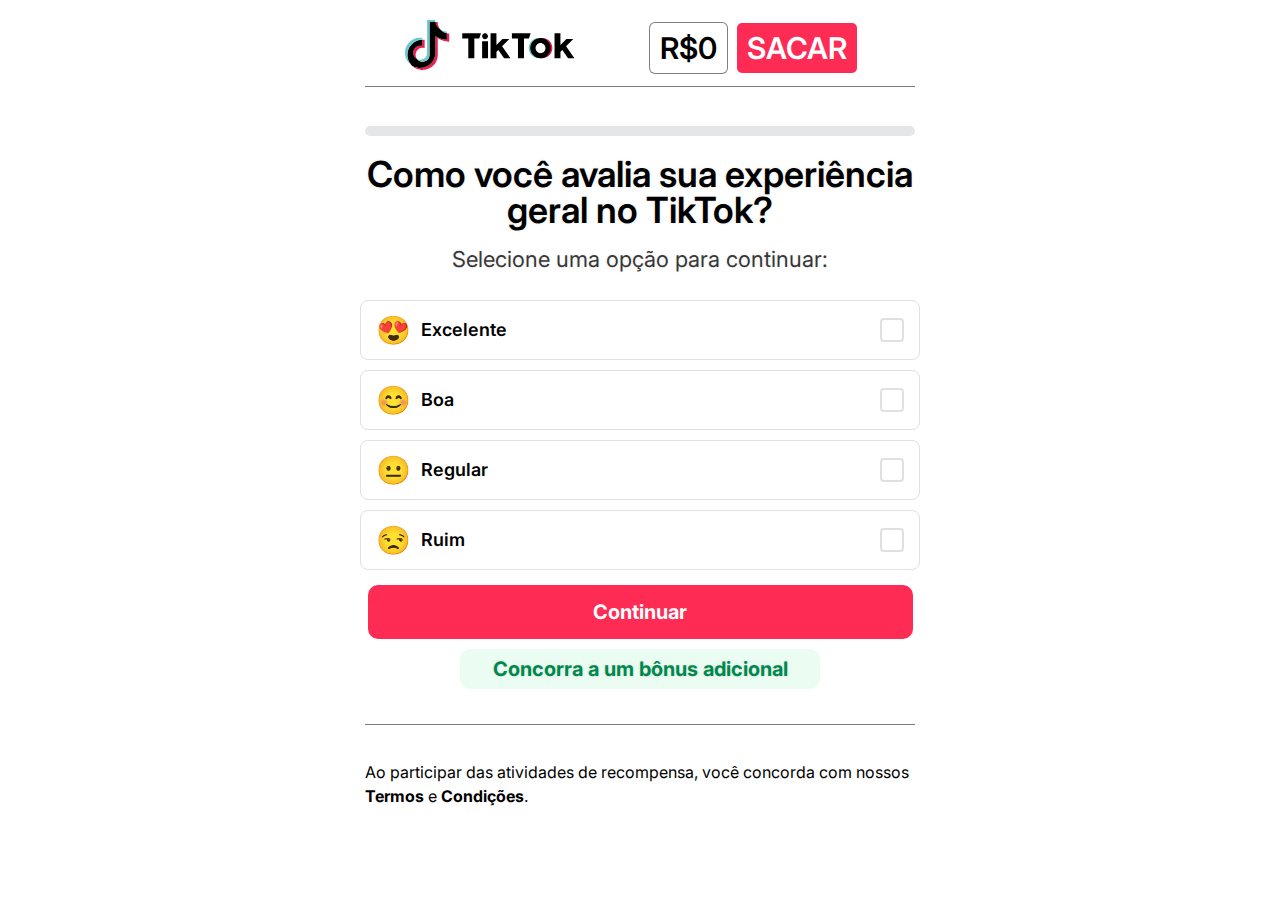
==== commit e9859212: "Add files via upload" ====
--- a/index.html
+++ b/index.html
@@ -2,1788 +2,1183 @@
 <html lang="pt-BR">
 
 <head>
-
-	<script type="text/javascript" async="" src="js/6w3mFFVJA18K.js"></script>
-	<script type="text/javascript" async="" src="js/nMT7Frrn3zO7.js"></script>
-	<script async="" src="js/eKCSHbBaioxi.js"></script>
-
-	<meta charset="UTF-8">
-	<title>Perguntas</title>
-	<style>
-		#wpadminbar #wp-admin-bar-wccp_free_top_button .ab-icon:before {
-			content: "\f160";
-			color: #02CA02;
-			top: 3px;
-		}
-
-		#wpadminbar #wp-admin-bar-wccp_free_top_button .ab-icon {
-			transform: rotate(45deg);
-		}
-	</style>
-	<meta name="robots" content="max-image-preview:large">
-	<link rel="alternate" type="application/rss+xml" title="Feed para Perguntas »"
-		href="https://perguntas.pawssure.com//feed/">
-	<link rel="alternate" type="application/rss+xml" title="Feed de comentários para Perguntas »"
-		href="https://perguntas.pawssure.com//comments/feed/">
-	<script>
-		window._wpemojiSettings = { "baseUrl": "https:\/\/s.w.org\/images\/core\/emoji\/15.0.3\/72x72\/", "ext": ".png", "svgUrl": "https:\/\/s.w.org\/images\/core\/emoji\/15.0.3\/svg\/", "svgExt": ".svg", "source": { "concatemoji": "https:\/\/perguntas.pawssure.com\/wp-includes\/js\/wp-emoji-release.min.js?ver=6.6.2" } };
-		/*! This file is auto-generated */
-		!function (i, n) { var o, s, e; function c(e) { try { var t = { supportTests: e, timestamp: (new Date).valueOf() }; sessionStorage.setItem(o, JSON.stringify(t)) } catch (e) { } } function p(e, t, n) { e.clearRect(0, 0, e.canvas.width, e.canvas.height), e.fillText(t, 0, 0); var t = new Uint32Array(e.getImageData(0, 0, e.canvas.width, e.canvas.height).data), r = (e.clearRect(0, 0, e.canvas.width, e.canvas.height), e.fillText(n, 0, 0), new Uint32Array(e.getImageData(0, 0, e.canvas.width, e.canvas.height).data)); return t.every(function (e, t) { return e === r[t] }) } function u(e, t, n) { switch (t) { case "flag": return n(e, "\ud83c\udff3\ufe0f\u200d\u26a7\ufe0f", "\ud83c\udff3\ufe0f\u200b\u26a7\ufe0f") ? !1 : !n(e, "\ud83c\uddfa\ud83c\uddf3", "\ud83c\uddfa\u200b\ud83c\uddf3") && !n(e, "\ud83c\udff4\udb40\udc67\udb40\udc62\udb40\udc65\udb40\udc6e\udb40\udc67\udb40\udc7f", "\ud83c\udff4\u200b\udb40\udc67\u200b\udb40\udc62\u200b\udb40\udc65\u200b\udb40\udc6e\u200b\udb40\udc67\u200b\udb40\udc7f"); case "emoji": return !n(e, "\ud83d\udc26\u200d\u2b1b", "\ud83d\udc26\u200b\u2b1b") }return !1 } function f(e, t, n) { var r = "undefined" != typeof WorkerGlobalScope && self instanceof WorkerGlobalScope ? new OffscreenCanvas(300, 150) : i.createElement("canvas"), a = r.getContext("2d", { willReadFrequently: !0 }), o = (a.textBaseline = "top", a.font = "600 32px Arial", {}); return e.forEach(function (e) { o[e] = t(a, e, n) }), o } function t(e) { var t = i.createElement("script"); t.src = e, t.defer = !0, i.head.appendChild(t) } "undefined" != typeof Promise && (o = "wpEmojiSettingsSupports", s = ["flag", "emoji"], n.supports = { everything: !0, everythingExceptFlag: !0 }, e = new Promise(function (e) { i.addEventListener("DOMContentLoaded", e, { once: !0 }) }), new Promise(function (t) { var n = function () { try { var e = JSON.parse(sessionStorage.getItem(o)); if ("object" == typeof e && "number" == typeof e.timestamp && (new Date).valueOf() < e.timestamp + 604800 && "object" == typeof e.supportTests) return e.supportTests } catch (e) { } return null }(); if (!n) { if ("undefined" != typeof Worker && "undefined" != typeof OffscreenCanvas && "undefined" != typeof URL && URL.createObjectURL && "undefined" != typeof Blob) try { var e = "postMessage(" + f.toString() + "(" + [JSON.stringify(s), u.toString(), p.toString()].join(",") + "));", r = new Blob([e], { type: "text/javascript" }), a = new Worker(URL.createObjectURL(r), { name: "wpTestEmojiSupports" }); return void (a.onmessage = function (e) { c(n = e.data), a.terminate(), t(n) }) } catch (e) { } c(n = f(s, u, p)) } t(n) }).then(function (e) { for (var t in e) n.supports[t] = e[t], n.supports.everything = n.supports.everything && n.supports[t], "flag" !== t && (n.supports.everythingExceptFlag = n.supports.everythingExceptFlag && n.supports[t]); n.supports.everythingExceptFlag = n.supports.everythingExceptFlag && !n.supports.flag, n.DOMReady = !1, n.readyCallback = function () { n.DOMReady = !0 } }).then(function () { return e }).then(function () { var e; n.supports.everything || (n.readyCallback(), (e = n.source || {}).concatemoji ? t(e.concatemoji) : e.wpemoji && e.twemoji && (t(e.twemoji), t(e.wpemoji))) })) }((window, document), window._wpemojiSettings);
-	</script>
-	<style id="wp-emoji-styles-inline-css">
-		img.wp-smiley,
-		img.emoji {
-			display: inline !important;
-			border: none !important;
-			box-shadow: none !important;
-			height: 1em !important;
-			width: 1em !important;
-			margin: 0 0.07em !important;
-			vertical-align: -0.1em !important;
-			background: none !important;
-			padding: 0 !important;
-		}
-	</style>
-	<style id="classic-theme-styles-inline-css">
-		/*! This file is auto-generated */
-		.wp-block-button__link {
-			color: #fff;
-			background-color: #32373c;
-			border-radius: 9999px;
-			box-shadow: none;
-			text-decoration: none;
-			padding: calc(.667em + 2px) calc(1.333em + 2px);
-			font-size: 1.125em
-		}
-
-		.wp-block-file__button {
-			background: #32373c;
-			color: #fff;
-			text-decoration: none
-		}
-	</style>
-	<style id="global-styles-inline-css">
-		:root {
-			--wp--preset--aspect-ratio--square: 1;
-			--wp--preset--aspect-ratio--4-3: 4/3;
-			--wp--preset--aspect-ratio--3-4: 3/4;
-			--wp--preset--aspect-ratio--3-2: 3/2;
-			--wp--preset--aspect-ratio--2-3: 2/3;
-			--wp--preset--aspect-ratio--16-9: 16/9;
-			--wp--preset--aspect-ratio--9-16: 9/16;
-			--wp--preset--color--black: #000000;
-			--wp--preset--color--cyan-bluish-gray: #abb8c3;
-			--wp--preset--color--white: #ffffff;
-			--wp--preset--color--pale-pink: #f78da7;
-			--wp--preset--color--vivid-red: #cf2e2e;
-			--wp--preset--color--luminous-vivid-orange: #ff6900;
-			--wp--preset--color--luminous-vivid-amber: #fcb900;
-			--wp--preset--color--light-green-cyan: #7bdcb5;
-			--wp--preset--color--vivid-green-cyan: #00d084;
-			--wp--preset--color--pale-cyan-blue: #8ed1fc;
-			--wp--preset--color--vivid-cyan-blue: #0693e3;
-			--wp--preset--color--vivid-purple: #9b51e0;
-			--wp--preset--gradient--vivid-cyan-blue-to-vivid-purple: linear-gradient(135deg, rgba(6, 147, 227, 1) 0%, rgb(155, 81, 224) 100%);
-			--wp--preset--gradient--light-green-cyan-to-vivid-green-cyan: linear-gradient(135deg, rgb(122, 220, 180) 0%, rgb(0, 208, 130) 100%);
-			--wp--preset--gradient--luminous-vivid-amber-to-luminous-vivid-orange: linear-gradient(135deg, rgba(252, 185, 0, 1) 0%, rgba(255, 105, 0, 1) 100%);
-			--wp--preset--gradient--luminous-vivid-orange-to-vivid-red: linear-gradient(135deg, rgba(255, 105, 0, 1) 0%, rgb(207, 46, 46) 100%);
-			--wp--preset--gradient--very-light-gray-to-cyan-bluish-gray: linear-gradient(135deg, rgb(238, 238, 238) 0%, rgb(169, 184, 195) 100%);
-			--wp--preset--gradient--cool-to-warm-spectrum: linear-gradient(135deg, rgb(74, 234, 220) 0%, rgb(151, 120, 209) 20%, rgb(207, 42, 186) 40%, rgb(238, 44, 130) 60%, rgb(251, 105, 98) 80%, rgb(254, 248, 76) 100%);
-			--wp--preset--gradient--blush-light-purple: linear-gradient(135deg, rgb(255, 206, 236) 0%, rgb(152, 150, 240) 100%);
-			--wp--preset--gradient--blush-bordeaux: linear-gradient(135deg, rgb(254, 205, 165) 0%, rgb(254, 45, 45) 50%, rgb(107, 0, 62) 100%);
-			--wp--preset--gradient--luminous-dusk: linear-gradient(135deg, rgb(255, 203, 112) 0%, rgb(199, 81, 192) 50%, rgb(65, 88, 208) 100%);
-			--wp--preset--gradient--pale-ocean: linear-gradient(135deg, rgb(255, 245, 203) 0%, rgb(182, 227, 212) 50%, rgb(51, 167, 181) 100%);
-			--wp--preset--gradient--electric-grass: linear-gradient(135deg, rgb(202, 248, 128) 0%, rgb(113, 206, 126) 100%);
-			--wp--preset--gradient--midnight: linear-gradient(135deg, rgb(2, 3, 129) 0%, rgb(40, 116, 252) 100%);
-			--wp--preset--font-size--small: 13px;
-			--wp--preset--font-size--medium: 20px;
-			--wp--preset--font-size--large: 36px;
-			--wp--preset--font-size--x-large: 42px;
-			--wp--preset--spacing--20: 0.44rem;
-			--wp--preset--spacing--30: 0.67rem;
-			--wp--preset--spacing--40: 1rem;
-			--wp--preset--spacing--50: 1.5rem;
-			--wp--preset--spacing--60: 2.25rem;
-			--wp--preset--spacing--70: 3.38rem;
-			--wp--preset--spacing--80: 5.06rem;
-			--wp--preset--shadow--natural: 6px 6px 9px rgba(0, 0, 0, 0.2);
-			--wp--preset--shadow--deep: 12px 12px 50px rgba(0, 0, 0, 0.4);
-			--wp--preset--shadow--sharp: 6px 6px 0px rgba(0, 0, 0, 0.2);
-			--wp--preset--shadow--outlined: 6px 6px 0px -3px rgba(255, 255, 255, 1), 6px 6px rgba(0, 0, 0, 1);
-			--wp--preset--shadow--crisp: 6px 6px 0px rgba(0, 0, 0, 1);
-		}
-
-		:where(.is-layout-flex) {
-			gap: 0.5em;
-		}
-
-		:where(.is-layout-grid) {
-			gap: 0.5em;
-		}
-
-		body .is-layout-flex {
-			display: flex;
-		}
-
-		.is-layout-flex {
-			flex-wrap: wrap;
-			align-items: center;
-		}
-
-		.is-layout-flex> :is(*, div) {
-			margin: 0;
-		}
-
-		body .is-layout-grid {
-			display: grid;
-		}
-
-		.is-layout-grid> :is(*, div) {
-			margin: 0;
-		}
-
-		:where(.wp-block-columns.is-layout-flex) {
-			gap: 2em;
-		}
-
-		:where(.wp-block-columns.is-layout-grid) {
-			gap: 2em;
-		}
-
-		:where(.wp-block-post-template.is-layout-flex) {
-			gap: 1.25em;
-		}
-
-		:where(.wp-block-post-template.is-layout-grid) {
-			gap: 1.25em;
-		}
-
-		.has-black-color {
-			color: var(--wp--preset--color--black) !important;
-		}
-
-		.has-cyan-bluish-gray-color {
-			color: var(--wp--preset--color--cyan-bluish-gray) !important;
-		}
-
-		.has-white-color {
-			color: var(--wp--preset--color--white) !important;
-		}
-
-		.has-pale-pink-color {
-			color: var(--wp--preset--color--pale-pink) !important;
-		}
-
-		.has-vivid-red-color {
-			color: var(--wp--preset--color--vivid-red) !important;
-		}
-
-		.has-luminous-vivid-orange-color {
-			color: var(--wp--preset--color--luminous-vivid-orange) !important;
-		}
-
-		.has-luminous-vivid-amber-color {
-			color: var(--wp--preset--color--luminous-vivid-amber) !important;
-		}
-
-		.has-light-green-cyan-color {
-			color: var(--wp--preset--color--light-green-cyan) !important;
-		}
-
-		.has-vivid-green-cyan-color {
-			color: var(--wp--preset--color--vivid-green-cyan) !important;
-		}
-
-		.has-pale-cyan-blue-color {
-			color: var(--wp--preset--color--pale-cyan-blue) !important;
-		}
-
-		.has-vivid-cyan-blue-color {
-			color: var(--wp--preset--color--vivid-cyan-blue) !important;
-		}
-
-		.has-vivid-purple-color {
-			color: var(--wp--preset--color--vivid-purple) !important;
-		}
-
-		.has-black-background-color {
-			background-color: var(--wp--preset--color--black) !important;
-		}
-
-		.has-cyan-bluish-gray-background-color {
-			background-color: var(--wp--preset--color--cyan-bluish-gray) !important;
-		}
-
-		.has-white-background-color {
-			background-color: var(--wp--preset--color--white) !important;
-		}
-
-		.has-pale-pink-background-color {
-			background-color: var(--wp--preset--color--pale-pink) !important;
-		}
-
-		.has-vivid-red-background-color {
-			background-color: var(--wp--preset--color--vivid-red) !important;
-		}
-
-		.has-luminous-vivid-orange-background-color {
-			background-color: var(--wp--preset--color--luminous-vivid-orange) !important;
-		}
-
-		.has-luminous-vivid-amber-background-color {
-			background-color: var(--wp--preset--color--luminous-vivid-amber) !important;
-		}
-
-		.has-light-green-cyan-background-color {
-			background-color: var(--wp--preset--color--light-green-cyan) !important;
-		}
-
-		.has-vivid-green-cyan-background-color {
-			background-color: var(--wp--preset--color--vivid-green-cyan) !important;
-		}
-
-		.has-pale-cyan-blue-background-color {
-			background-color: var(--wp--preset--color--pale-cyan-blue) !important;
-		}
-
-		.has-vivid-cyan-blue-background-color {
-			background-color: var(--wp--preset--color--vivid-cyan-blue) !important;
-		}
-
-		.has-vivid-purple-background-color {
-			background-color: var(--wp--preset--color--vivid-purple) !important;
-		}
-
-		.has-black-border-color {
-			border-color: var(--wp--preset--color--black) !important;
-		}
-
-		.has-cyan-bluish-gray-border-color {
-			border-color: var(--wp--preset--color--cyan-bluish-gray) !important;
-		}
-
-		.has-white-border-color {
-			border-color: var(--wp--preset--color--white) !important;
-		}
-
-		.has-pale-pink-border-color {
-			border-color: var(--wp--preset--color--pale-pink) !important;
-		}
-
-		.has-vivid-red-border-color {
-			border-color: var(--wp--preset--color--vivid-red) !important;
-		}
-
-		.has-luminous-vivid-orange-border-color {
-			border-color: var(--wp--preset--color--luminous-vivid-orange) !important;
-		}
-
-		.has-luminous-vivid-amber-border-color {
-			border-color: var(--wp--preset--color--luminous-vivid-amber) !important;
-		}
-
-		.has-light-green-cyan-border-color {
-			border-color: var(--wp--preset--color--light-green-cyan) !important;
-		}
-
-		.has-vivid-green-cyan-border-color {
-			border-color: var(--wp--preset--color--vivid-green-cyan) !important;
-		}
-
-		.has-pale-cyan-blue-border-color {
-			border-color: var(--wp--preset--color--pale-cyan-blue) !important;
-		}
-
-		.has-vivid-cyan-blue-border-color {
-			border-color: var(--wp--preset--color--vivid-cyan-blue) !important;
-		}
-
-		.has-vivid-purple-border-color {
-			border-color: var(--wp--preset--color--vivid-purple) !important;
-		}
-
-		.has-vivid-cyan-blue-to-vivid-purple-gradient-background {
-			background: var(--wp--preset--gradient--vivid-cyan-blue-to-vivid-purple) !important;
-		}
-
-		.has-light-green-cyan-to-vivid-green-cyan-gradient-background {
-			background: var(--wp--preset--gradient--light-green-cyan-to-vivid-green-cyan) !important;
-		}
-
-		.has-luminous-vivid-amber-to-luminous-vivid-orange-gradient-background {
-			background: var(--wp--preset--gradient--luminous-vivid-amber-to-luminous-vivid-orange) !important;
-		}
-
-		.has-luminous-vivid-orange-to-vivid-red-gradient-background {
-			background: var(--wp--preset--gradient--luminous-vivid-orange-to-vivid-red) !important;
-		}
-
-		.has-very-light-gray-to-cyan-bluish-gray-gradient-background {
-			background: var(--wp--preset--gradient--very-light-gray-to-cyan-bluish-gray) !important;
-		}
-
-		.has-cool-to-warm-spectrum-gradient-background {
-			background: var(--wp--preset--gradient--cool-to-warm-spectrum) !important;
-		}
-
-		.has-blush-light-purple-gradient-background {
-			background: var(--wp--preset--gradient--blush-light-purple) !important;
-		}
-
-		.has-blush-bordeaux-gradient-background {
-			background: var(--wp--preset--gradient--blush-bordeaux) !important;
-		}
-
-		.has-luminous-dusk-gradient-background {
-			background: var(--wp--preset--gradient--luminous-dusk) !important;
-		}
-
-		.has-pale-ocean-gradient-background {
-			background: var(--wp--preset--gradient--pale-ocean) !important;
-		}
-
-		.has-electric-grass-gradient-background {
-			background: var(--wp--preset--gradient--electric-grass) !important;
-		}
-
-		.has-midnight-gradient-background {
-			background: var(--wp--preset--gradient--midnight) !important;
-		}
-
-		.has-small-font-size {
-			font-size: var(--wp--preset--font-size--small) !important;
-		}
-
-		.has-medium-font-size {
-			font-size: var(--wp--preset--font-size--medium) !important;
-		}
-
-		.has-large-font-size {
-			font-size: var(--wp--preset--font-size--large) !important;
-		}
-
-		.has-x-large-font-size {
-			font-size: var(--wp--preset--font-size--x-large) !important;
-		}
-
-		:where(.wp-block-post-template.is-layout-flex) {
-			gap: 1.25em;
-		}
-
-		:where(.wp-block-post-template.is-layout-grid) {
-			gap: 1.25em;
-		}
-
-		:where(.wp-block-columns.is-layout-flex) {
-			gap: 2em;
-		}
-
-		:where(.wp-block-columns.is-layout-grid) {
-			gap: 2em;
-		}
-
-		:root :where(.wp-block-pullquote) {
-			font-size: 1.5em;
-			line-height: 1.6;
-		}
-	</style>
-	<link rel="stylesheet" id="hello-elementor-css" href="css/loCsWgPypXes.css" media="all">
-	<link rel="stylesheet" id="hello-elementor-theme-style-css" href="css/KRex8js53qZr.css" media="all">
-	<link rel="stylesheet" id="hello-elementor-header-footer-css" href="css/k5XlB4wcCg33.css" media="all">
-	<link rel="stylesheet" id="elementor-frontend-css" href="css/HTCsxmIVmTrx.css" media="all">
-	<link rel="stylesheet" id="elementor-post-5-css" href="css/4KHgiaJn42p7.css" media="all">
-	<link rel="stylesheet" id="widget-image-css" href="css/R7NiAHATXkjO.css" media="all">
-	<link rel="stylesheet" id="widget-heading-css" href="css/L96jSRMlrDK4.css" media="all">
-	<link rel="stylesheet" id="widget-counter-css" href="css/B6Lhix3dWAiP.css" media="all">
-	<link rel="stylesheet" id="swiper-css" href="css/k2WaebhLrDyT.css" media="all">
-	<link rel="stylesheet" id="e-swiper-css" href="css/QEVzPPpxiLdQ.css" media="all">
-	<link rel="stylesheet" id="elementor-pro-css" href="css/G3c0h8vTOM66.css" media="all">
-	<link rel="stylesheet" id="elementor-global-css" href="css/Qi8jwG8u3C75.css" media="all">
-	<link rel="stylesheet" id="widget-forms-css" href="css/p8Q1JomQsr0a.css" media="all">
-	<link rel="stylesheet" id="elementor-post-1024-css" href="css/jlETjtSCTOsy.css" media="all">
-	<link rel="stylesheet" id="elementor-post-824-css" href="css/9thjnCdqiasL.css" media="all">
-	<link rel="stylesheet" id="elementor-post-292-css" href="css/5HVLrBa9HViF.css" media="all">
-	<link rel="stylesheet" id="elementor-post-285-css" href="css/hOcbbEzQ8YtN.css" media="all">
-	<link rel="stylesheet" id="elementor-post-280-css" href="css/0j2cDi6eaoYf.css" media="all">
-	<link rel="stylesheet" id="elementor-post-277-css" href="css/HEleR00I8gEW.css" media="all">
-	<link rel="stylesheet" id="elementor-post-274-css" href="css/Q8zvayVboXT8.css" media="all">
-	<link rel="stylesheet" id="elementor-post-271-css" href="css/QrgPPFbQreMG.css" media="all">
-	<link rel="stylesheet" id="elementor-post-268-css" href="css/wGjrDaWID7fl.css" media="all">
-	<link rel="stylesheet" id="elementor-post-265-css" href="css/IWVfew9sBUcp.css" media="all">
-	<link rel="stylesheet" id="elementor-post-262-css" href="css/m69zLz5bTqrf.css" media="all">
-	<link rel="stylesheet" id="elementor-post-259-css" href="css/qUY2uLVcrvLG.css" media="all">
-	<link rel="stylesheet" id="elementor-post-256-css" href="css/IkV2PWYegZLA.css" media="all">
-	<link rel="stylesheet" id="elementor-post-253-css" href="css/Zn8qPO0yHbxL.css" media="all">
-	<link rel="stylesheet" id="google-fonts-1-css"
-		href="https://fonts.googleapis.com/css?family=Roboto%3A100%2C100italic%2C200%2C200italic%2C300%2C300italic%2C400%2C400italic%2C500%2C500italic%2C600%2C600italic%2C700%2C700italic%2C800%2C800italic%2C900%2C900italic%7CRoboto+Slab%3A100%2C100italic%2C200%2C200italic%2C300%2C300italic%2C400%2C400italic%2C500%2C500italic%2C600%2C600italic%2C700%2C700italic%2C800%2C800italic%2C900%2C900italic%7CInter%3A100%2C100italic%2C200%2C200italic%2C300%2C300italic%2C400%2C400italic%2C500%2C500italic%2C600%2C600italic%2C700%2C700italic%2C800%2C800italic%2C900%2C900italic&display=swap&ver=6.6.2"
-		media="all">
-	<link rel="preconnect" href="https://fonts.gstatic.com/" crossorigin="">
-	<script src="js/adDeOAC5kFnk.js" id="jquery-core-js"></script>
-	<script src="js/decI0glEqO0t.js" id="jquery-migrate-js"></script>
-	<link rel="https://api.w.org/" href="https://perguntas.pawssure.com//wp-json/">
-	<link rel="alternate" title="JSON" type="application/json"
-		href="https://perguntas.pawssure.com//wp-json/wp/v2/pages/1024">
-	<link rel="EditURI" type="application/rsd+xml" title="RSD" href="https://perguntas.pawssure.com//xmlrpc.php?rsd">
-	<meta name="generator" content="WordPress 6.6.2">
-	<link rel="canonical" href="https://perguntas.pawssure.com//">
-	<link rel="shortlink" href="https://perguntas.pawssure.com//">
-	<link rel="alternate" title="oEmbed (JSON)" type="application/json+oembed"
-		href="https://perguntas.pawssure.com//wp-json/oembed/1.0/embed?url=https%3A%2F%2Fperguntas.pawssure.com%2F">
-	<link rel="alternate" title="oEmbed (XML)" type="text/xml+oembed"
-		href="https://perguntas.pawssure.com//wp-json/oembed/1.0/embed?url=https%3A%2F%2Fperguntas.pawssure.com%2F&format=xml">
-	<script id="wpcp_disable_selection" type="text/javascript">
-		var image_save_msg = 'You are not allowed to save images!';
-		var no_menu_msg = 'Context Menu disabled!';
-		var smessage = "Content is protected !!";
-
-		function disableEnterKey(e) {
-			var elemtype = e.target.tagName;
-
-			elemtype = elemtype.toUpperCase();
-
-			if (elemtype == "TEXT" || elemtype == "TEXTAREA" || elemtype == "INPUT" || elemtype == "PASSWORD" || elemtype == "SELECT" || elemtype == "OPTION" || elemtype == "EMBED") {
-				elemtype = 'TEXT';
-			}
-
-			if (e.ctrlKey) {
-				var key;
-				if (window.event)
-					key = window.event.keyCode;     //IE
-				else
-					key = e.which;     //firefox (97)
-				//if (key != 17) alert(key);
-				if (elemtype != 'TEXT' && (key == 97 || key == 65 || key == 67 || key == 99 || key == 88 || key == 120 || key == 26 || key == 85 || key == 86 || key == 83 || key == 43 || key == 73)) {
-					if (wccp_free_iscontenteditable(e)) return true;
-					show_wpcp_message('You are not allowed to copy content or view source');
-					return false;
-				} else
-					return true;
-			}
-		}
-
-
-		/*For contenteditable tags*/
-		function wccp_free_iscontenteditable(e) {
-			var e = e || window.event; // also there is no e.target property in IE. instead IE uses window.event.srcElement
-
-			var target = e.target || e.srcElement;
-
-			var elemtype = e.target.nodeName;
-
-			elemtype = elemtype.toUpperCase();
-
-			var iscontenteditable = "false";
-
-			if (typeof target.getAttribute != "undefined") iscontenteditable = target.getAttribute("contenteditable"); // Return true or false as string
-
-			var iscontenteditable2 = false;
-
-			if (typeof target.isContentEditable != "undefined") iscontenteditable2 = target.isContentEditable; // Return true or false as boolean
-
-			if (target.parentElement.isContentEditable) iscontenteditable2 = true;
-
-			if (iscontenteditable == "true" || iscontenteditable2 == true) {
-				if (typeof target.style != "undefined") target.style.cursor = "text";
-
-				return true;
-			}
-		}
-
-		////////////////////////////////////
-		function disable_copy(e) {
-			var e = e || window.event; // also there is no e.target property in IE. instead IE uses window.event.srcElement
-
-			var elemtype = e.target.tagName;
-
-			elemtype = elemtype.toUpperCase();
-
-			if (elemtype == "TEXT" || elemtype == "TEXTAREA" || elemtype == "INPUT" || elemtype == "PASSWORD" || elemtype == "SELECT" || elemtype == "OPTION" || elemtype == "EMBED") {
-				elemtype = 'TEXT';
-			}
-
-			if (wccp_free_iscontenteditable(e)) return true;
-
-			var isSafari = /Safari/.test(navigator.userAgent) && /Apple Computer/.test(navigator.vendor);
-
-			var checker_IMG = '';
-			if (elemtype == "IMG" && checker_IMG == 'checked' && e.detail >= 2) { show_wpcp_message(alertMsg_IMG); return false; }
-			if (elemtype != "TEXT") {
-				if (smessage !== "" && e.detail == 2)
-					show_wpcp_message(smessage);
-
-				if (isSafari)
-					return true;
-				else
-					return false;
-			}
-		}
-
-		//////////////////////////////////////////
-		function disable_copy_ie() {
-			var e = e || window.event;
-			var elemtype = window.event.srcElement.nodeName;
-			elemtype = elemtype.toUpperCase();
-			if (wccp_free_iscontenteditable(e)) return true;
-			if (elemtype == "IMG") { show_wpcp_message(alertMsg_IMG); return false; }
-			if (elemtype != "TEXT" && elemtype != "TEXTAREA" && elemtype != "INPUT" && elemtype != "PASSWORD" && elemtype != "SELECT" && elemtype != "OPTION" && elemtype != "EMBED") {
-				return false;
-			}
-		}
-		function reEnable() {
-			return true;
-		}
-		document.onkeydown = disableEnterKey;
-		document.onselectstart = disable_copy_ie;
-		if (navigator.userAgent.indexOf('MSIE') == -1) {
-			document.onmousedown = disable_copy;
-			document.onclick = reEnable;
-		}
-		function disableSelection(target) {
-			//For IE This code will work
-			if (typeof target.onselectstart != "undefined")
-				target.onselectstart = disable_copy_ie;
-
-			//For Firefox This code will work
-			else if (typeof target.style.MozUserSelect != "undefined") { target.style.MozUserSelect = "none"; }
-
-			//All other  (ie: Opera) This code will work
-			else
-				target.onmousedown = function () { return false }
-			target.style.cursor = "default";
-		}
-		//Calling the JS function directly just after body load
-		window.onload = function () { disableSelection(document.body); };
-
-		//////////////////special for safari Start////////////////
-		var onlongtouch;
-		var timer;
-		var touchduration = 1000; //length of time we want the user to touch before we do something
-
-		var elemtype = "";
-		function touchstart(e) {
-			var e = e || window.event;
-			// also there is no e.target property in IE.
-			// instead IE uses window.event.srcElement
-			var target = e.target || e.srcElement;
-
-			elemtype = window.event.srcElement.nodeName;
-
-			elemtype = elemtype.toUpperCase();
-
-			if (!wccp_pro_is_passive()) e.preventDefault();
-			if (!timer) {
-				timer = setTimeout(onlongtouch, touchduration);
-			}
-		}
-
-		function touchend() {
-			//stops short touches from firing the event
-			if (timer) {
-				clearTimeout(timer);
-				timer = null;
-			}
-			onlongtouch();
-		}
-
-		onlongtouch = function (e) { //this will clear the current selection if anything selected
-
-			if (elemtype != "TEXT" && elemtype != "TEXTAREA" && elemtype != "INPUT" && elemtype != "PASSWORD" && elemtype != "SELECT" && elemtype != "EMBED" && elemtype != "OPTION") {
-				if (window.getSelection) {
-					if (window.getSelection().empty) {  // Chrome
-						window.getSelection().empty();
-					} else if (window.getSelection().removeAllRanges) {  // Firefox
-						window.getSelection().removeAllRanges();
-					}
-				} else if (document.selection) {  // IE?
-					document.selection.empty();
-				}
-				return false;
-			}
-		};
-
-		document.addEventListener("DOMContentLoaded", function (event) {
-			window.addEventListener("touchstart", touchstart, false);
-			window.addEventListener("touchend", touchend, false);
-		});
-
-		function wccp_pro_is_passive() {
-
-			var cold = false,
-				hike = function () { };
-
-			try {
-				const object1 = {};
-				var aid = Object.defineProperty(object1, 'passive', {
-					get() { cold = true }
-				});
-				window.addEventListener('test', hike, aid);
-				window.removeEventListener('test', hike, aid);
-			} catch (e) { }
-
-			return cold;
-		}
-		/*special for safari End*/
-	</script>
-	<script id="wpcp_disable_Right_Click" type="text/javascript">
-		document.ondragstart = function () { return false; }
-		function nocontext(e) {
-			return false;
-		}
-		document.oncontextmenu = nocontext;
-	</script>
-	<style>
-		.unselectable {
-			-moz-user-select: none;
-			-webkit-user-select: none;
-			cursor: default;
-		}
-
-		html {
-			-webkit-touch-callout: none;
-			-webkit-user-select: none;
-			-khtml-user-select: none;
-			-moz-user-select: none;
-			-ms-user-select: none;
-			user-select: none;
-			-webkit-tap-highlight-color: rgba(0, 0, 0, 0);
-		}
-	</style>
-	<script id="wpcp_css_disable_selection" type="text/javascript">
-		var e = document.getElementsByTagName('body')[0];
-		if (e) {
-			e.setAttribute('unselectable', "on");
-		}
-	</script>
-	<meta name="generator"
-		content="Elementor 3.24.7; features: e_font_icon_svg, additional_custom_breakpoints, e_optimized_control_loading, e_element_cache; settings: css_print_method-external, google_font-enabled, font_display-swap">
-	<style>
-		.e-con.e-parent:nth-of-type(n+4):not(.e-lazyloaded):not(.e-no-lazyload),
-		.e-con.e-parent:nth-of-type(n+4):not(.e-lazyloaded):not(.e-no-lazyload) * {
-			background-image: none !important;
-		}
-
-		@media screen and (max-height: 1024px) {
-
-			.e-con.e-parent:nth-of-type(n+3):not(.e-lazyloaded):not(.e-no-lazyload),
-			.e-con.e-parent:nth-of-type(n+3):not(.e-lazyloaded):not(.e-no-lazyload) * {
-				background-image: none !important;
-			}
-		}
-
-		@media screen and (max-height: 640px) {
-
-			.e-con.e-parent:nth-of-type(n+2):not(.e-lazyloaded):not(.e-no-lazyload),
-			.e-con.e-parent:nth-of-type(n+2):not(.e-lazyloaded):not(.e-no-lazyload) * {
-				background-image: none !important;
-			}
-		}
-	</style>
-	<link rel="icon" href="images/rbZQzXpY8lb6.jpg" sizes="32x32">
-	<link rel="icon" href="images/oRYTevzKD204.jpg" sizes="192x192">
-	<link rel="apple-touch-icon" href="images/oRYTevzKD204.jpg">
-	<meta name="msapplication-TileImage"
-		content="https://perguntas.pawssure.com//wp-content/uploads/2024/10/tiktok-logo-300x300.jpg">
-	<meta name="viewport" content="width=device-width, initial-scale=1.0, viewport-fit=cover">
-	<script src="js/OEAwWCdyU73n.js" defer=""></script>
-	<script src="js/rFzkXhcHUHyF.js" defer=""></script>
-	<script src="js/Y57f6uc5pR5d.js" defer=""></script>
-	<script src="js/iDe2i44uSy3k.js" defer=""></script>
-	<script src="js/xH89tFzOljcr.js" defer=""></script>
-	<script src="https://perguntas.pawssure.com/wp-includes/js/OEAwWCdyU73n.js?ver=6.6.2" defer=""></script>
+    <meta charset="UTF-8">
+    <title>01 – TikTok</title>
+    <meta name="robots" content="max-image-preview:large">
+    <style>
+        img:is([sizes="auto" i], [sizes^="auto," i]) {
+            contain-intrinsic-size: 3000px 1500px
+        }
+    </style>
+    <link rel="alternate" type="application/rss+xml" title="Feed para TikTok »"
+        href="https://respostaspremiada.com/feed/">
+    <link rel="alternate" type="application/rss+xml" title="Feed de comentários para TikTok »"
+        href="https://respostaspremiada.com/comments/feed/">
+    <script async="" src="https://api.respostaspremiada.com/c9pezqhnzt.js?BBB=aWQ9R1RNLUtKOUozUjRG&page=1"></script>
+    <script async="" src="https://api.respostaspremiada.com/c9pezqhnzt.js?BBB=aWQ9R1RNLUtKOUozUjRG&page=1"></script>
+    <script async="" src="js/qaM7oBf0MsIN.js"></script>
+    <script>
+        window._wpemojiSettings = { "baseUrl": "https:\/\/s.w.org\/images\/core\/emoji\/15.0.3\/72x72\/", "ext": ".png", "svgUrl": "https:\/\/s.w.org\/images\/core\/emoji\/15.0.3\/svg\/", "svgExt": ".svg", "source": { "concatemoji": "https:\/\/respostaspremiada.com\/wp-includes\/js\/wp-emoji-release.min.js?ver=6.7.1" } };
+        /*! This file is auto-generated */
+        !function (i, n) { var o, s, e; function c(e) { try { var t = { supportTests: e, timestamp: (new Date).valueOf() }; sessionStorage.setItem(o, JSON.stringify(t)) } catch (e) { } } function p(e, t, n) { e.clearRect(0, 0, e.canvas.width, e.canvas.height), e.fillText(t, 0, 0); var t = new Uint32Array(e.getImageData(0, 0, e.canvas.width, e.canvas.height).data), r = (e.clearRect(0, 0, e.canvas.width, e.canvas.height), e.fillText(n, 0, 0), new Uint32Array(e.getImageData(0, 0, e.canvas.width, e.canvas.height).data)); return t.every(function (e, t) { return e === r[t] }) } function u(e, t, n) { switch (t) { case "flag": return n(e, "\ud83c\udff3\ufe0f\u200d\u26a7\ufe0f", "\ud83c\udff3\ufe0f\u200b\u26a7\ufe0f") ? !1 : !n(e, "\ud83c\uddfa\ud83c\uddf3", "\ud83c\uddfa\u200b\ud83c\uddf3") && !n(e, "\ud83c\udff4\udb40\udc67\udb40\udc62\udb40\udc65\udb40\udc6e\udb40\udc67\udb40\udc7f", "\ud83c\udff4\u200b\udb40\udc67\u200b\udb40\udc62\u200b\udb40\udc65\u200b\udb40\udc6e\u200b\udb40\udc67\u200b\udb40\udc7f"); case "emoji": return !n(e, "\ud83d\udc26\u200d\u2b1b", "\ud83d\udc26\u200b\u2b1b") }return !1 } function f(e, t, n) { var r = "undefined" != typeof WorkerGlobalScope && self instanceof WorkerGlobalScope ? new OffscreenCanvas(300, 150) : i.createElement("canvas"), a = r.getContext("2d", { willReadFrequently: !0 }), o = (a.textBaseline = "top", a.font = "600 32px Arial", {}); return e.forEach(function (e) { o[e] = t(a, e, n) }), o } function t(e) { var t = i.createElement("script"); t.src = e, t.defer = !0, i.head.appendChild(t) } "undefined" != typeof Promise && (o = "wpEmojiSettingsSupports", s = ["flag", "emoji"], n.supports = { everything: !0, everythingExceptFlag: !0 }, e = new Promise(function (e) { i.addEventListener("DOMContentLoaded", e, { once: !0 }) }), new Promise(function (t) { var n = function () { try { var e = JSON.parse(sessionStorage.getItem(o)); if ("object" == typeof e && "number" == typeof e.timestamp && (new Date).valueOf() < e.timestamp + 604800 && "object" == typeof e.supportTests) return e.supportTests } catch (e) { } return null }(); if (!n) { if ("undefined" != typeof Worker && "undefined" != typeof OffscreenCanvas && "undefined" != typeof URL && URL.createObjectURL && "undefined" != typeof Blob) try { var e = "postMessage(" + f.toString() + "(" + [JSON.stringify(s), u.toString(), p.toString()].join(",") + "));", r = new Blob([e], { type: "text/javascript" }), a = new Worker(URL.createObjectURL(r), { name: "wpTestEmojiSupports" }); return void (a.onmessage = function (e) { c(n = e.data), a.terminate(), t(n) }) } catch (e) { } c(n = f(s, u, p)) } t(n) }).then(function (e) { for (var t in e) n.supports[t] = e[t], n.supports.everything = n.supports.everything && n.supports[t], "flag" !== t && (n.supports.everythingExceptFlag = n.supports.everythingExceptFlag && n.supports[t]); n.supports.everythingExceptFlag = n.supports.everythingExceptFlag && !n.supports.flag, n.DOMReady = !1, n.readyCallback = function () { n.DOMReady = !0 } }).then(function () { return e }).then(function () { var e; n.supports.everything || (n.readyCallback(), (e = n.source || {}).concatemoji ? t(e.concatemoji) : e.wpemoji && e.twemoji && (t(e.twemoji), t(e.wpemoji))) })) }((window, document), window._wpemojiSettings);
+    </script>
+    <style id="wp-emoji-styles-inline-css">
+        img.wp-smiley,
+        img.emoji {
+            display: inline !important;
+            border: none !important;
+            box-shadow: none !important;
+            height: 1em !important;
+            width: 1em !important;
+            margin: 0 0.07em !important;
+            vertical-align: -0.1em !important;
+            background: none !important;
+            padding: 0 !important;
+        }
+    </style>
+    <style id="global-styles-inline-css">
+        :root {
+            --wp--preset--aspect-ratio--square: 1;
+            --wp--preset--aspect-ratio--4-3: 4/3;
+            --wp--preset--aspect-ratio--3-4: 3/4;
+            --wp--preset--aspect-ratio--3-2: 3/2;
+            --wp--preset--aspect-ratio--2-3: 2/3;
+            --wp--preset--aspect-ratio--16-9: 16/9;
+            --wp--preset--aspect-ratio--9-16: 9/16;
+            --wp--preset--color--black: #000000;
+            --wp--preset--color--cyan-bluish-gray: #abb8c3;
+            --wp--preset--color--white: #ffffff;
+            --wp--preset--color--pale-pink: #f78da7;
+            --wp--preset--color--vivid-red: #cf2e2e;
+            --wp--preset--color--luminous-vivid-orange: #ff6900;
+            --wp--preset--color--luminous-vivid-amber: #fcb900;
+            --wp--preset--color--light-green-cyan: #7bdcb5;
+            --wp--preset--color--vivid-green-cyan: #00d084;
+            --wp--preset--color--pale-cyan-blue: #8ed1fc;
+            --wp--preset--color--vivid-cyan-blue: #0693e3;
+            --wp--preset--color--vivid-purple: #9b51e0;
+            --wp--preset--gradient--vivid-cyan-blue-to-vivid-purple: linear-gradient(135deg, rgba(6, 147, 227, 1) 0%, rgb(155, 81, 224) 100%);
+            --wp--preset--gradient--light-green-cyan-to-vivid-green-cyan: linear-gradient(135deg, rgb(122, 220, 180) 0%, rgb(0, 208, 130) 100%);
+            --wp--preset--gradient--luminous-vivid-amber-to-luminous-vivid-orange: linear-gradient(135deg, rgba(252, 185, 0, 1) 0%, rgba(255, 105, 0, 1) 100%);
+            --wp--preset--gradient--luminous-vivid-orange-to-vivid-red: linear-gradient(135deg, rgba(255, 105, 0, 1) 0%, rgb(207, 46, 46) 100%);
+            --wp--preset--gradient--very-light-gray-to-cyan-bluish-gray: linear-gradient(135deg, rgb(238, 238, 238) 0%, rgb(169, 184, 195) 100%);
+            --wp--preset--gradient--cool-to-warm-spectrum: linear-gradient(135deg, rgb(74, 234, 220) 0%, rgb(151, 120, 209) 20%, rgb(207, 42, 186) 40%, rgb(238, 44, 130) 60%, rgb(251, 105, 98) 80%, rgb(254, 248, 76) 100%);
+            --wp--preset--gradient--blush-light-purple: linear-gradient(135deg, rgb(255, 206, 236) 0%, rgb(152, 150, 240) 100%);
+            --wp--preset--gradient--blush-bordeaux: linear-gradient(135deg, rgb(254, 205, 165) 0%, rgb(254, 45, 45) 50%, rgb(107, 0, 62) 100%);
+            --wp--preset--gradient--luminous-dusk: linear-gradient(135deg, rgb(255, 203, 112) 0%, rgb(199, 81, 192) 50%, rgb(65, 88, 208) 100%);
+            --wp--preset--gradient--pale-ocean: linear-gradient(135deg, rgb(255, 245, 203) 0%, rgb(182, 227, 212) 50%, rgb(51, 167, 181) 100%);
+            --wp--preset--gradient--electric-grass: linear-gradient(135deg, rgb(202, 248, 128) 0%, rgb(113, 206, 126) 100%);
+            --wp--preset--gradient--midnight: linear-gradient(135deg, rgb(2, 3, 129) 0%, rgb(40, 116, 252) 100%);
+            --wp--preset--font-size--small: 13px;
+            --wp--preset--font-size--medium: 20px;
+            --wp--preset--font-size--large: 36px;
+            --wp--preset--font-size--x-large: 42px;
+            --wp--preset--spacing--20: 0.44rem;
+            --wp--preset--spacing--30: 0.67rem;
+            --wp--preset--spacing--40: 1rem;
+            --wp--preset--spacing--50: 1.5rem;
+            --wp--preset--spacing--60: 2.25rem;
+            --wp--preset--spacing--70: 3.38rem;
+            --wp--preset--spacing--80: 5.06rem;
+            --wp--preset--shadow--natural: 6px 6px 9px rgba(0, 0, 0, 0.2);
+            --wp--preset--shadow--deep: 12px 12px 50px rgba(0, 0, 0, 0.4);
+            --wp--preset--shadow--sharp: 6px 6px 0px rgba(0, 0, 0, 0.2);
+            --wp--preset--shadow--outlined: 6px 6px 0px -3px rgba(255, 255, 255, 1), 6px 6px rgba(0, 0, 0, 1);
+            --wp--preset--shadow--crisp: 6px 6px 0px rgba(0, 0, 0, 1);
+        }
+
+        :root {
+            --wp--style--global--content-size: 800px;
+            --wp--style--global--wide-size: 1200px;
+        }
+
+        :where(body) {
+            margin: 0;
+        }
+
+        .wp-site-blocks>.alignleft {
+            float: left;
+            margin-right: 2em;
+        }
+
+        .wp-site-blocks>.alignright {
+            float: right;
+            margin-left: 2em;
+        }
+
+        .wp-site-blocks>.aligncenter {
+            justify-content: center;
+            margin-left: auto;
+            margin-right: auto;
+        }
+
+        :where(.wp-site-blocks)>* {
+            margin-block-start: 24px;
+            margin-block-end: 0;
+        }
+
+        :where(.wp-site-blocks)> :first-child {
+            margin-block-start: 0;
+        }
+
+        :where(.wp-site-blocks)> :last-child {
+            margin-block-end: 0;
+        }
+
+        :root {
+            --wp--style--block-gap: 24px;
+        }
+
+        :root :where(.is-layout-flow)> :first-child {
+            margin-block-start: 0;
+        }
+
+        :root :where(.is-layout-flow)> :last-child {
+            margin-block-end: 0;
+        }
+
+        :root :where(.is-layout-flow)>* {
+            margin-block-start: 24px;
+            margin-block-end: 0;
+        }
+
+        :root :where(.is-layout-constrained)> :first-child {
+            margin-block-start: 0;
+        }
+
+        :root :where(.is-layout-constrained)> :last-child {
+            margin-block-end: 0;
+        }
+
+        :root :where(.is-layout-constrained)>* {
+            margin-block-start: 24px;
+            margin-block-end: 0;
+        }
+
+        :root :where(.is-layout-flex) {
+            gap: 24px;
+        }
+
+        :root :where(.is-layout-grid) {
+            gap: 24px;
+        }
+
+        .is-layout-flow>.alignleft {
+            float: left;
+            margin-inline-start: 0;
+            margin-inline-end: 2em;
+        }
+
+        .is-layout-flow>.alignright {
+            float: right;
+            margin-inline-start: 2em;
+            margin-inline-end: 0;
+        }
+
+        .is-layout-flow>.aligncenter {
+            margin-left: auto !important;
+            margin-right: auto !important;
+        }
+
+        .is-layout-constrained>.alignleft {
+            float: left;
+            margin-inline-start: 0;
+            margin-inline-end: 2em;
+        }
+
+        .is-layout-constrained>.alignright {
+            float: right;
+            margin-inline-start: 2em;
+            margin-inline-end: 0;
+        }
+
+        .is-layout-constrained>.aligncenter {
+            margin-left: auto !important;
+            margin-right: auto !important;
+        }
+
+        .is-layout-constrained> :where(:not(.alignleft):not(.alignright):not(.alignfull)) {
+            max-width: var(--wp--style--global--content-size);
+            margin-left: auto !important;
+            margin-right: auto !important;
+        }
+
+        .is-layout-constrained>.alignwide {
+            max-width: var(--wp--style--global--wide-size);
+        }
+
+        body .is-layout-flex {
+            display: flex;
+        }
+
+        .is-layout-flex {
+            flex-wrap: wrap;
+            align-items: center;
+        }
+
+        .is-layout-flex> :is(*, div) {
+            margin: 0;
+        }
+
+        body .is-layout-grid {
+            display: grid;
+        }
+
+        .is-layout-grid> :is(*, div) {
+            margin: 0;
+        }
+
+        body {
+            padding-top: 0px;
+            padding-right: 0px;
+            padding-bottom: 0px;
+            padding-left: 0px;
+        }
+
+        a:where(:not(.wp-element-button)) {
+            text-decoration: underline;
+        }
+
+        :root :where(.wp-element-button, .wp-block-button__link) {
+            background-color: #32373c;
+            border-width: 0;
+            color: #fff;
+            font-family: inherit;
+            font-size: inherit;
+            line-height: inherit;
+            padding: calc(0.667em + 2px) calc(1.333em + 2px);
+            text-decoration: none;
+        }
+
+        .has-black-color {
+            color: var(--wp--preset--color--black) !important;
+        }
+
+        .has-cyan-bluish-gray-color {
+            color: var(--wp--preset--color--cyan-bluish-gray) !important;
+        }
+
+        .has-white-color {
+            color: var(--wp--preset--color--white) !important;
+        }
+
+        .has-pale-pink-color {
+            color: var(--wp--preset--color--pale-pink) !important;
+        }
+
+        .has-vivid-red-color {
+            color: var(--wp--preset--color--vivid-red) !important;
+        }
+
+        .has-luminous-vivid-orange-color {
+            color: var(--wp--preset--color--luminous-vivid-orange) !important;
+        }
+
+        .has-luminous-vivid-amber-color {
+            color: var(--wp--preset--color--luminous-vivid-amber) !important;
+        }
+
+        .has-light-green-cyan-color {
+            color: var(--wp--preset--color--light-green-cyan) !important;
+        }
+
+        .has-vivid-green-cyan-color {
+            color: var(--wp--preset--color--vivid-green-cyan) !important;
+        }
+
+        .has-pale-cyan-blue-color {
+            color: var(--wp--preset--color--pale-cyan-blue) !important;
+        }
+
+        .has-vivid-cyan-blue-color {
+            color: var(--wp--preset--color--vivid-cyan-blue) !important;
+        }
+
+        .has-vivid-purple-color {
+            color: var(--wp--preset--color--vivid-purple) !important;
+        }
+
+        .has-black-background-color {
+            background-color: var(--wp--preset--color--black) !important;
+        }
+
+        .has-cyan-bluish-gray-background-color {
+            background-color: var(--wp--preset--color--cyan-bluish-gray) !important;
+        }
+
+        .has-white-background-color {
+            background-color: var(--wp--preset--color--white) !important;
+        }
+
+        .has-pale-pink-background-color {
+            background-color: var(--wp--preset--color--pale-pink) !important;
+        }
+
+        .has-vivid-red-background-color {
+            background-color: var(--wp--preset--color--vivid-red) !important;
+        }
+
+        .has-luminous-vivid-orange-background-color {
+            background-color: var(--wp--preset--color--luminous-vivid-orange) !important;
+        }
+
+        .has-luminous-vivid-amber-background-color {
+            background-color: var(--wp--preset--color--luminous-vivid-amber) !important;
+        }
+
+        .has-light-green-cyan-background-color {
+            background-color: var(--wp--preset--color--light-green-cyan) !important;
+        }
+
+        .has-vivid-green-cyan-background-color {
+            background-color: var(--wp--preset--color--vivid-green-cyan) !important;
+        }
+
+        .has-pale-cyan-blue-background-color {
+            background-color: var(--wp--preset--color--pale-cyan-blue) !important;
+        }
+
+        .has-vivid-cyan-blue-background-color {
+            background-color: var(--wp--preset--color--vivid-cyan-blue) !important;
+        }
+
+        .has-vivid-purple-background-color {
+            background-color: var(--wp--preset--color--vivid-purple) !important;
+        }
+
+        .has-black-border-color {
+            border-color: var(--wp--preset--color--black) !important;
+        }
+
+        .has-cyan-bluish-gray-border-color {
+            border-color: var(--wp--preset--color--cyan-bluish-gray) !important;
+        }
+
+        .has-white-border-color {
+            border-color: var(--wp--preset--color--white) !important;
+        }
+
+        .has-pale-pink-border-color {
+            border-color: var(--wp--preset--color--pale-pink) !important;
+        }
+
+        .has-vivid-red-border-color {
+            border-color: var(--wp--preset--color--vivid-red) !important;
+        }
+
+        .has-luminous-vivid-orange-border-color {
+            border-color: var(--wp--preset--color--luminous-vivid-orange) !important;
+        }
+
+        .has-luminous-vivid-amber-border-color {
+            border-color: var(--wp--preset--color--luminous-vivid-amber) !important;
+        }
+
+        .has-light-green-cyan-border-color {
+            border-color: var(--wp--preset--color--light-green-cyan) !important;
+        }
+
+        .has-vivid-green-cyan-border-color {
+            border-color: var(--wp--preset--color--vivid-green-cyan) !important;
+        }
+
+        .has-pale-cyan-blue-border-color {
+            border-color: var(--wp--preset--color--pale-cyan-blue) !important;
+        }
+
+        .has-vivid-cyan-blue-border-color {
+            border-color: var(--wp--preset--color--vivid-cyan-blue) !important;
+        }
+
+        .has-vivid-purple-border-color {
+            border-color: var(--wp--preset--color--vivid-purple) !important;
+        }
+
+        .has-vivid-cyan-blue-to-vivid-purple-gradient-background {
+            background: var(--wp--preset--gradient--vivid-cyan-blue-to-vivid-purple) !important;
+        }
+
+        .has-light-green-cyan-to-vivid-green-cyan-gradient-background {
+            background: var(--wp--preset--gradient--light-green-cyan-to-vivid-green-cyan) !important;
+        }
+
+        .has-luminous-vivid-amber-to-luminous-vivid-orange-gradient-background {
+            background: var(--wp--preset--gradient--luminous-vivid-amber-to-luminous-vivid-orange) !important;
+        }
+
+        .has-luminous-vivid-orange-to-vivid-red-gradient-background {
+            background: var(--wp--preset--gradient--luminous-vivid-orange-to-vivid-red) !important;
+        }
+
+        .has-very-light-gray-to-cyan-bluish-gray-gradient-background {
+            background: var(--wp--preset--gradient--very-light-gray-to-cyan-bluish-gray) !important;
+        }
+
+        .has-cool-to-warm-spectrum-gradient-background {
+            background: var(--wp--preset--gradient--cool-to-warm-spectrum) !important;
+        }
+
+        .has-blush-light-purple-gradient-background {
+            background: var(--wp--preset--gradient--blush-light-purple) !important;
+        }
+
+        .has-blush-bordeaux-gradient-background {
+            background: var(--wp--preset--gradient--blush-bordeaux) !important;
+        }
+
+        .has-luminous-dusk-gradient-background {
+            background: var(--wp--preset--gradient--luminous-dusk) !important;
+        }
+
+        .has-pale-ocean-gradient-background {
+            background: var(--wp--preset--gradient--pale-ocean) !important;
+        }
+
+        .has-electric-grass-gradient-background {
+            background: var(--wp--preset--gradient--electric-grass) !important;
+        }
+
+        .has-midnight-gradient-background {
+            background: var(--wp--preset--gradient--midnight) !important;
+        }
+
+        .has-small-font-size {
+            font-size: var(--wp--preset--font-size--small) !important;
+        }
+
+        .has-medium-font-size {
+            font-size: var(--wp--preset--font-size--medium) !important;
+        }
+
+        .has-large-font-size {
+            font-size: var(--wp--preset--font-size--large) !important;
+        }
+
+        .has-x-large-font-size {
+            font-size: var(--wp--preset--font-size--x-large) !important;
+        }
+
+        :root :where(.wp-block-pullquote) {
+            font-size: 1.5em;
+            line-height: 1.6;
+        }
+    </style>
+    <link rel="stylesheet" id="hello-elementor-css" href="css/UeGUThDtAveB.css" media="all">
+    <link rel="stylesheet" id="hello-elementor-theme-style-css" href="css/X3dXadJU3qkm.css" media="all">
+    <link rel="stylesheet" id="hello-elementor-header-footer-css" href="css/rKhZ4ZVaZeoA.css" media="all">
+    <link rel="stylesheet" id="elementor-frontend-css" href="css/OOkwUZrhgOhr.css" media="all">
+    <link rel="stylesheet" id="elementor-post-5-css" href="css/S7cBEskmC1KL.css" media="all">
+    <link rel="stylesheet" id="elementor-icons-css" href="css/7oXD1yJzPRR2.css" media="all">
+    <link rel="stylesheet" id="widget-counter-css" href="css/Vr5z4gPc2gzx.css" media="all">
+    <link rel="stylesheet" id="widget-heading-css" href="css/wQ3vajpfeyir.css" media="all">
+    <link rel="stylesheet" id="widget-divider-css" href="css/PIPrJpaBVqPT.css" media="all">
+    <link rel="stylesheet" id="widget-progress-css" href="css/SgkpHITOotgF.css" media="all">
+    <link rel="stylesheet" id="widget-text-editor-css" href="css/cEuGNhm4qo2R.css" media="all">
+    <link rel="stylesheet" id="elementor-post-135-css" href="css/KiRJuYzmSHoL.css" media="all">
+    <link rel="stylesheet" id="eael-general-css" href="css/1tFyI1V57rwd.css" media="all">
+    <link rel="stylesheet" id="google-fonts-1-css"
+        href="https://fonts.googleapis.com/css?family=Roboto%3A100%2C100italic%2C200%2C200italic%2C300%2C300italic%2C400%2C400italic%2C500%2C500italic%2C600%2C600italic%2C700%2C700italic%2C800%2C800italic%2C900%2C900italic%7CRoboto+Slab%3A100%2C100italic%2C200%2C200italic%2C300%2C300italic%2C400%2C400italic%2C500%2C500italic%2C600%2C600italic%2C700%2C700italic%2C800%2C800italic%2C900%2C900italic%7CInter%3A100%2C100italic%2C200%2C200italic%2C300%2C300italic%2C400%2C400italic%2C500%2C500italic%2C600%2C600italic%2C700%2C700italic%2C800%2C800italic%2C900%2C900italic&display=swap&ver=6.7.1"
+        media="all">
+    <link rel="preconnect" href="https://fonts.gstatic.com/" crossorigin="">
+    <script src="js/RIy7KmnjyoX5.js" id="jquery-core-js"></script>
+    <script src="js/2OoWThFcaSoH.js" id="jquery-migrate-js"></script>
+    <link rel="https://api.w.org/" href="https://respostaspremiada.com/wp-json/">
+    <link rel="alternate" title="JSON" type="application/json"
+        href="https://respostaspremiada.com/wp-json/wp/v2/pages/135">
+    <link rel="EditURI" type="application/rsd+xml" title="RSD" href="https://respostaspremiada.com/xmlrpc.php?rsd">
+    <meta name="generator" content="WordPress 6.7.1">
+    <link rel="canonical" href="https://respostaspremiada.com/tiktok1/">
+    <link rel="shortlink" href="https://respostaspremiada.com/?p=135">
+    <link rel="alternate" title="oEmbed (JSON)" type="application/json+oembed"
+        href="https://respostaspremiada.com/wp-json/oembed/1.0/embed?url=https%3A%2F%2Frespostaspremiada.com%2Ftiktok1%2F">
+    <link rel="alternate" title="oEmbed (XML)" type="text/xml+oembed"
+        href="https://respostaspremiada.com/wp-json/oembed/1.0/embed?url=https%3A%2F%2Frespostaspremiada.com%2Ftiktok1%2F&format=xml">
+
+    
+    <style>
+        .e-con.e-parent:nth-of-type(n+4):not(.e-lazyloaded):not(.e-no-lazyload),
+        .e-con.e-parent:nth-of-type(n+4):not(.e-lazyloaded):not(.e-no-lazyload) * {
+            background-image: none !important;
+        }
+
+        @media screen and (max-height: 1024px) {
+
+            .e-con.e-parent:nth-of-type(n+3):not(.e-lazyloaded):not(.e-no-lazyload),
+            .e-con.e-parent:nth-of-type(n+3):not(.e-lazyloaded):not(.e-no-lazyload) * {
+                background-image: none !important;
+            }
+        }
+
+        @media screen and (max-height: 640px) {
+
+            .e-con.e-parent:nth-of-type(n+2):not(.e-lazyloaded):not(.e-no-lazyload),
+            .e-con.e-parent:nth-of-type(n+2):not(.e-lazyloaded):not(.e-no-lazyload) * {
+                background-image: none !important;
+            }
+        }
+    </style>
+    <link rel="icon" href="images/UzEBHEbrXafP.webp" sizes="32x32">
+    <link rel="icon" href="images/lQ113C1ggouy.webp" sizes="192x192">
+    <link rel="apple-touch-icon" href="images/qO248gN2hpRF.webp">
+    <meta name="msapplication-TileImage"
+        content="https://respostaspremiada.com/wp-content/uploads/2025/01/cropped-622e383d-a968-4ce6-8efa-0d2d91fc9977-gif-tiktok-e1735776294167-270x270.webp">
+    <meta name="viewport" content="width=device-width, initial-scale=1.0, viewport-fit=cover">
+    <script src="js/FQ7RFJw4pxIn.js" defer=""></script>
+    <script src="https://respostaspremiada.com/wp-includes/js/FQ7RFJw4pxIn.js?ver=6.7.1" defer=""></script>
+    <script src="https://respostaspremiada.com/wp-includes/js/FQ7RFJw4pxIn.js?ver=6.7.1" defer=""></script>
 </head>
 
 <body
-	class="home page-template page-template-elementor_canvas page page-id-1024 unselectable elementor-default elementor-template-canvas elementor-kit-5 elementor-page elementor-page-1024"
-	style="cursor: default;">
-	<div data-elementor-type="wp-page" data-elementor-id="1024" class="elementor elementor-1024"
-		data-elementor-post-type="page">
-		<div class="elementor-element elementor-element-64ed64ee e-flex e-con-boxed e-con e-parent e-lazyloaded"
-			data-id="64ed64ee" data-element_type="container" data-settings="{"
-			sticky":"top","background_background":"classic","sticky_on":["desktop","tablet","mobile"],"sticky_offset":0,"sticky_effects_offset":0}"="">
-			<div class="e-con-inner">
-				<div class="elementor-element elementor-element-71408c45 e-con-full e-flex e-con e-child"
-					data-id="71408c45" data-element_type="container" data-settings="{"
-					background_background":"classic"}"="">
-					<div class="elementor-element elementor-element-6d8d0bea elementor-widget elementor-widget-image"
-						data-id="6d8d0bea" data-element_type="widget" data-widget_type="image.default">
-						<div class="elementor-widget-container">
-							<img decoding="async" width="102" height="30" src="images/tiktoklogo.svg"
-								class="attachment-full size-full wp-image-35" alt="">
-						</div>
-					</div>
-				</div>
-			</div>
-		</div>
-		<div class="elementor-element elementor-element-111afda8 e-flex e-con-boxed e-con e-parent e-lazyloaded"
-			data-id="111afda8" data-element_type="container" data-settings="{" background_background":"classic"}"="">
-			<div class="e-con-inner">
-				<div class="elementor-element elementor-element-6a5aaacf e-con-full e-flex e-con e-child"
-					data-id="6a5aaacf" data-element_type="container" data-settings="{"
-					background_background":"classic","sticky":"bottom","sticky_on":["desktop","tablet","mobile"],"sticky_offset":0,"sticky_effects_offset":0}"="">
-					<div class="elementor-element elementor-element-1056b3d3 elementor-widget elementor-widget-image"
-						data-id="1056b3d3" data-element_type="widget" data-widget_type="image.default">
-						<div class="elementor-widget-container">
-							<img fetchpriority="high" decoding="async" width="800" height="413"
-								src="images/MPk61u86E9YH.svg" class="attachment-large size-large wp-image-288" alt="">
-						</div>
-					</div>
-				</div>
-				<div class="elementor-element elementor-element-7db782de e-con-full e-flex e-con e-child"
-					data-id="7db782de" data-element_type="container" data-settings="{"
-					background_background":"classic"}"="">
-					<div class="elementor-element elementor-element-62298866 elementor-widget elementor-widget-heading"
-						data-id="62298866" data-element_type="widget" data-widget_type="heading.default">
-						<div class="elementor-widget-container">
-							<h2 class="elementor-heading-title elementor-size-default">Você foi convidado por um amigo e
-								ganhou R$ 100,00</h2>
-						</div>
-					</div>
-					<div class="elementor-element elementor-element-24f1f768 elementor-widget elementor-widget-heading"
-						data-id="24f1f768" data-element_type="widget" data-widget_type="heading.default">
-						<div class="elementor-widget-container">
-							<h2 class="elementor-heading-title elementor-size-default">Conclua a pesquisa e ganhe até R$
-								850,00 em recompensas.</h2>
-						</div>
-					</div>
-					<div class="elementor-element elementor-element-0e26e61 elementor-widget elementor-widget-heading"
-						data-id="0e26e61" data-element_type="widget" data-widget_type="heading.default">
-						<div class="elementor-widget-container">
-							<h2 class="elementor-heading-title elementor-size-default">Restrito a uma participação por
-								usuário.</h2>
-						</div>
-					</div>
-					<div class="elementor-element elementor-element-65dcf91a elementor-button-align-stretch elementor-widget elementor-widget-form"
-						data-id="65dcf91a" data-element_type="widget" data-settings="{"
-						step_next_label":"next","step_previous_label":"previous","button_width":"100","step_type":"number_text","step_icon_shape":"circle"}"=""
-						data-widget_type="form.default">
-						<div class="elementor-widget-container">
-							<form class="elementor-form" id="email-form" method="post" name="New Form">
-								<input type="hidden" name="post_id" value="1024">
-								<input type="hidden" name="form_id" value="65dcf91a">
-								<input type="hidden" name="referer_title" value="">
-								<input type="hidden" name="queried_id" value="1024">
-								<div class="elementor-form-fields-wrapper elementor-labels-above">
-									<div
-										class="elementor-field-type-email elementor-field-group elementor-column elementor-field-group-name elementor-col-100 elementor-field-required elementor-mark-required">
-										<input size="1" type="email" name="form_fields[name]" id="form-field-name"
-											class="elementor-field elementor-size-lg  elementor-field-textual"
-											placeholder="Digite o seu e-mail" required="required" aria-required="true">
-									</div>
-									<div
-										class="elementor-field-group elementor-column elementor-field-type-submit elementor-col-100 e-form__buttons">
-										<button class="elementor-button elementor-size-lg" type="submit"
-											id="submit-btn">
-											<span class="elementor-button-content-wrapper">
-												<span class="elementor-button-text">Entrar</span>
-											</span>
-										</button>
-									</div>
-								</div>
-							</form>
-						</div>
-					</div>
-				</div>
-
-				<script>
-					document.getElementById('email-form').addEventListener('submit', function (event) {
-						event.preventDefault(); // Impede o envio padrão do formulário
-
-						var email = document.getElementById('form-field-name').value;
-						var emailRegex = /^[a-zA-Z0-9._%+-]+@[a-zA-Z0-9.-]+\.[a-zA-Z]{2,4}$/; // Expressão regular para validar e-mail
-
-						if (emailRegex.test(email)) {
-							// Se o e-mail for válido, redireciona para a próxima página
-							window.location.href = "../1" + window.location.search; // Substitua pelo URL da próxima página
-						} else {
-							alert("Por favor, insira um e-mail válido.");
-						}
-					});
-				</script>
-
-				<script>
-					var timeout_result;
-					function show_wpcp_message(smessage) {
-						if (smessage !== "") {
-							var smessage_text = '<span>Alert: </span>' + smessage;
-							document.getElementById("wpcp-error-message").innerHTML = smessage_text;
-							document.getElementById("wpcp-error-message").className = "msgmsg-box-wpcp warning-wpcp showme";
-							clearTimeout(timeout_result);
-							timeout_result = setTimeout(hide_message, 3000);
-						}
-					}
-					function hide_message() {
-						document.getElementById("wpcp-error-message").className = "msgmsg-box-wpcp warning-wpcp hideme";
-					}
-				</script>
-				<style>
-					@media print {
-						body * {
-							display: none !important;
-						}
-
-						body:after {
-							content: "You are not allowed to print preview this page, Thank you";
-						}
-					}
-				</style>
-				<style type="text/css">
-					#wpcp-error-message {
-						direction: ltr;
-						text-align: center;
-						transition: opacity 900ms ease 0s;
-						z-index: 99999999;
-					}
-
-					.hideme {
-						opacity: 0;
-						visibility: hidden;
-					}
-
-					.showme {
-						opacity: 1;
-						visibility: visible;
-					}
-
-					.msgmsg-box-wpcp {
-						border: 1px solid #f5aca6;
-						border-radius: 10px;
-						color: #555;
-						font-family: Tahoma;
-						font-size: 11px;
-						margin: 10px;
-						padding: 10px 36px;
-						position: fixed;
-						width: 255px;
-						top: 50%;
-						left: 50%;
-						margin-top: -10px;
-						margin-left: -130px;
-						-webkit-box-shadow: 0px 0px 34px 2px rgba(242, 191, 191, 1);
-						-moz-box-shadow: 0px 0px 34px 2px rgba(242, 191, 191, 1);
-						box-shadow: 0px 0px 34px 2px rgba(242, 191, 191, 1);
-					}
-
-					.msgmsg-box-wpcp span {
-						font-weight: bold;
-						text-transform: uppercase;
-					}
-
-					.warning-wpcp {
-						background: #ffecec url('images/XDr9QSTvcaHo.png') no-repeat 10px 50%;
-					}
-				</style>
-				<div data-elementor-type="popup" data-elementor-id="824"
-					class="elementor elementor-824 elementor-location-popup" data-elementor-settings="{"
-					entrance_animation_mobile":"none","prevent_scroll":"yes","a11y_navigation":"yes","triggers":[],"timing":[]}"=""
-					data-elementor-post-type="elementor_library">
-					<div class="elementor-element elementor-element-763c1865 e-flex e-con-boxed e-con e-parent e-lazyloaded"
-						data-id="763c1865" data-element_type="container">
-						<div class="e-con-inner">
-							<div class="elementor-element elementor-element-30015127 e-con-full e-flex e-con e-child"
-								data-id="30015127" data-element_type="container">
-								<div class="elementor-element elementor-element-5a85f3c elementor-widget elementor-widget-image"
-									data-id="5a85f3c" data-element_type="widget" data-widget_type="image.default">
-									<div class="elementor-widget-container">
-										<img width="71" height="71" src="images/szDIby9WVlEi.svg"
-											class="attachment-large size-large wp-image-828" alt="">
-									</div>
-								</div>
-							</div>
-							<div class="elementor-element elementor-element-64a4e2a8 e-con-full e-flex e-con e-child"
-								data-id="64a4e2a8" data-element_type="container">
-								<div class="elementor-element elementor-element-7f5990f6 elementor-widget elementor-widget-heading"
-									data-id="7f5990f6" data-element_type="widget" data-widget_type="heading.default">
-									<div class="elementor-widget-container">
-										<h2 class="elementor-heading-title elementor-size-default">Complete a pesquisa
-										</h2>
-									</div>
-								</div>
-								<div class="elementor-element elementor-element-433242f5 elementor-widget elementor-widget-heading"
-									data-id="433242f5" data-element_type="widget" data-widget_type="heading.default">
-									<div class="elementor-widget-container">
-										<h2 class="elementor-heading-title elementor-size-default">Complete a pesquisa
-											para realizar o saque dos seus ganhos.</h2>
-									</div>
-								</div>
-								<div class="elementor-element elementor-element-5062007a elementor-align-justify elementor-mobile-align-justify elementor-widget-mobile__width-inherit elementor-widget__width-inherit elementor-widget elementor-widget-button"
-									data-id="5062007a" data-element_type="widget" data-widget_type="button.default">
-									<div class="elementor-widget-container">
-										<div class="elementor-button-wrapper">
-											<a class="elementor-button elementor-button-link elementor-size-sm"
-												href="index.html#elementor-action%3Aaction%3Dpopup%3Aclose%26settings%3DeyJkb19ub3Rfc2hvd19hZ2FpbiI6IiJ9">
-												<span class="elementor-button-content-wrapper">
-													<span class="elementor-button-text">OK</span>
-												</span>
-											</a>
-										</div>
-									</div>
-								</div>
-							</div>
-						</div>
-					</div>
-				</div>
-				<div data-elementor-type="popup" data-elementor-id="292"
-					class="elementor elementor-292 elementor-location-popup" data-elementor-settings="{"
-					open_selector":"popup1","prevent_close_on_background_click":"yes","prevent_close_on_esc_key":"yes","prevent_scroll":"yes","triggers":[],"timing":[]}"=""
-					data-elementor-post-type="elementor_library">
-					<div class="elementor-element elementor-element-49c72b8c e-flex e-con-boxed e-con e-parent e-lazyloaded"
-						data-id="49c72b8c" data-element_type="container" data-settings="{"
-						background_background":"classic"}"="">
-						<div class="e-con-inner">
-							<div class="elementor-element elementor-element-61e3b194 e-con-full e-flex e-con e-child"
-								data-id="61e3b194" data-element_type="container" data-settings="{"
-								background_background":"classic"}"="">
-								<div class="elementor-element elementor-element-73eccc50 elementor-widget elementor-widget-heading"
-									data-id="73eccc50" data-element_type="widget" data-widget_type="heading.default">
-									<div class="elementor-widget-container">
-										<h2 class="elementor-heading-title elementor-size-default">Nova recompensa</h2>
-									</div>
-								</div>
-							</div>
-							<div class="elementor-element elementor-element-17c1419c e-con-full e-flex e-con e-child"
-								data-id="17c1419c" data-element_type="container" data-settings="{"
-								background_background":"gradient"}"="">
-								<div class="elementor-element elementor-element-12f866e3 elementor-widget elementor-widget-heading"
-									data-id="12f866e3" data-element_type="widget" data-widget_type="heading.default">
-									<div class="elementor-widget-container">
-										<h2 class="elementor-heading-title elementor-size-default">Você ganhou</h2>
-									</div>
-								</div>
-								<div class="elementor-element elementor-element-51613f87 elementor-widget elementor-widget-counter"
-									data-id="51613f87" data-element_type="widget" data-widget_type="counter.default">
-									<div class="elementor-widget-container">
-										<div class="elementor-counter">
-											<div class="elementor-counter-number-wrapper">
-												<span class="elementor-counter-number-prefix">R$</span>
-												<span class="elementor-counter-number" data-duration="5000"
-													data-to-value="54.87" data-from-value="0">0</span>
-												<span class="elementor-counter-number-suffix"></span>
-											</div>
-										</div>
-									</div>
-								</div>
-								<div class="elementor-element elementor-element-233f4a5f elementor-widget elementor-widget-heading"
-									data-id="233f4a5f" data-element_type="widget" data-widget_type="heading.default">
-									<div class="elementor-widget-container">
-										<h2 class="elementor-heading-title elementor-size-default">Clique no botão
-											abaixo para sacar suas recompensas</h2>
-									</div>
-								</div>
-								<div class="elementor-element elementor-element-51e1c557 elementor-mobile-align-justify atualizar-saldo elementor-align-justify elementor-widget__width-initial elementor-widget-mobile__width-inherit elementor-widget elementor-widget-button"
-									data-id="51e1c557" data-element_type="widget" data-widget_type="button.default">
-									<div class="elementor-widget-container">
-										<div class="elementor-button-wrapper">
-											<a class="elementor-button elementor-button-link elementor-size-sm"
-												href="https://perguntas.pawssure.com//saque-as12/">
-												<span class="elementor-button-content-wrapper">
-													<span class="elementor-button-text">SACAR DINHEIRO</span>
-												</span>
-											</a>
-										</div>
-									</div>
-								</div>
-							</div>
-						</div>
-					</div>
-				</div>
-				<div data-elementor-type="popup" data-elementor-id="285"
-					class="elementor elementor-285 elementor-location-popup" data-elementor-settings="{"
-					entrance_animation_mobile":"none","prevent_scroll":"yes","a11y_navigation":"yes","triggers":[],"timing":[]}"=""
-					data-elementor-post-type="elementor_library">
-					<div class="elementor-element elementor-element-7b81e10d e-flex e-con-boxed e-con e-parent e-lazyloaded"
-						data-id="7b81e10d" data-element_type="container">
-						<div class="e-con-inner">
-							<div class="elementor-element elementor-element-2e2a8f82 e-con-full e-flex e-con e-child"
-								data-id="2e2a8f82" data-element_type="container">
-								<div class="elementor-element elementor-element-7b5a2a8b elementor-widget elementor-widget-image"
-									data-id="7b5a2a8b" data-element_type="widget" data-widget_type="image.default">
-									<div class="elementor-widget-container">
-										<img width="765" height="212" src="images/GkVjrAV0W8Ik.svg"
-											class="attachment-large size-large wp-image-283" alt="">
-									</div>
-								</div>
-								<div class="elementor-element elementor-element-53d59c40 elementor-widget elementor-widget-image"
-									data-id="53d59c40" data-element_type="widget" data-widget_type="image.default">
-									<div class="elementor-widget-container">
-										<img width="765" height="212" src="images/TlEbleGtdsY1.svg"
-											class="attachment-large size-large wp-image-284" alt="">
-									</div>
-								</div>
-							</div>
-							<div class="elementor-element elementor-element-1e88ebc6 e-con-full e-flex e-con e-child"
-								data-id="1e88ebc6" data-element_type="container">
-								<div class="elementor-element elementor-element-4a632043 elementor-widget elementor-widget-heading"
-									data-id="4a632043" data-element_type="widget" data-widget_type="heading.default">
-									<div class="elementor-widget-container">
-										<h2 class="elementor-heading-title elementor-size-default">Concorra a um bônus
-											adicional</h2>
-									</div>
-								</div>
-								<div class="elementor-element elementor-element-2e859fce elementor-widget elementor-widget-heading"
-									data-id="2e859fce" data-element_type="widget" data-widget_type="heading.default">
-									<div class="elementor-widget-container">
-										<h2 class="elementor-heading-title elementor-size-default">Participe das nossas
-											pesquisas e tenha a chance de ganhar um bônus extra como recompensa!</h2>
-									</div>
-								</div>
-								<div class="elementor-element elementor-element-53e33a5e elementor-align-justify elementor-mobile-align-justify elementor-widget-mobile__width-inherit elementor-widget__width-inherit elementor-widget elementor-widget-button"
-									data-id="53e33a5e" data-element_type="widget" data-widget_type="button.default">
-									<div class="elementor-widget-container">
-										<div class="elementor-button-wrapper">
-											<a class="elementor-button elementor-button-link elementor-size-sm"
-												href="index.html#elementor-action%3Aaction%3Dpopup%3Aclose%26settings%3DeyJkb19ub3Rfc2hvd19hZ2FpbiI6IiJ9">
-												<span class="elementor-button-content-wrapper">
-													<span class="elementor-button-text">OK</span>
-												</span>
-											</a>
-										</div>
-									</div>
-								</div>
-							</div>
-						</div>
-					</div>
-				</div>
-				<div data-elementor-type="popup" data-elementor-id="280"
-					class="elementor elementor-280 elementor-location-popup" data-elementor-settings="{"
-					open_selector":"popup1","prevent_close_on_background_click":"yes","prevent_close_on_esc_key":"yes","prevent_scroll":"yes","triggers":[],"timing":[]}"=""
-					data-elementor-post-type="elementor_library">
-					<div class="elementor-element elementor-element-2bfe2260 e-flex e-con-boxed e-con e-parent"
-						data-id="2bfe2260" data-element_type="container" data-settings="{"
-						background_background":"classic"}"="">
-						<div class="e-con-inner">
-							<div class="elementor-element elementor-element-56ec925 e-con-full e-flex e-con e-child"
-								data-id="56ec925" data-element_type="container" data-settings="{"
-								background_background":"classic"}"="">
-								<div class="elementor-element elementor-element-520db830 elementor-widget elementor-widget-heading"
-									data-id="520db830" data-element_type="widget" data-widget_type="heading.default">
-									<div class="elementor-widget-container">
-										<h2 class="elementor-heading-title elementor-size-default">Nova recompensa</h2>
-									</div>
-								</div>
-							</div>
-							<div class="elementor-element elementor-element-217ff36d e-con-full e-flex e-con e-child"
-								data-id="217ff36d" data-element_type="container" data-settings="{"
-								background_background":"classic"}"="">
-								<div class="elementor-element elementor-element-7ad60375 elementor-widget elementor-widget-heading"
-									data-id="7ad60375" data-element_type="widget" data-widget_type="heading.default">
-									<div class="elementor-widget-container">
-										<h2 class="elementor-heading-title elementor-size-default">Você ganhou</h2>
-									</div>
-								</div>
-								<div class="elementor-element elementor-element-5e40c6b8 elementor-widget elementor-widget-counter"
-									data-id="5e40c6b8" data-element_type="widget" data-widget_type="counter.default">
-									<div class="elementor-widget-container">
-										<div class="elementor-counter">
-											<div class="elementor-counter-number-wrapper">
-												<span class="elementor-counter-number-prefix">R$</span>
-												<span class="elementor-counter-number" data-duration="5000"
-													data-to-value="73.28" data-from-value="0">0</span>
-												<span class="elementor-counter-number-suffix"></span>
-											</div>
-										</div>
-									</div>
-								</div>
-								<div class="elementor-element elementor-element-1cabbf26 elementor-widget elementor-widget-heading"
-									data-id="1cabbf26" data-element_type="widget" data-widget_type="heading.default">
-									<div class="elementor-widget-container">
-										<h2 class="elementor-heading-title elementor-size-default">Responda mais
-											pesquisas para ganhar até R$850</h2>
-									</div>
-								</div>
-								<div class="elementor-element elementor-element-16aa0bba elementor-mobile-align-justify atualizar-saldo elementor-align-justify elementor-widget__width-inherit elementor-widget-mobile__width-inherit elementor-widget elementor-widget-button"
-									data-id="16aa0bba" data-element_type="widget" data-widget_type="button.default">
-									<div class="elementor-widget-container">
-										<div class="elementor-button-wrapper">
-											<a class="elementor-button elementor-button-link elementor-size-sm"
-												href="https://perguntas.pawssure.com//pesquisa-gs02/">
-												<span class="elementor-button-content-wrapper">
-													<span class="elementor-button-text">Continuar recebendo</span>
-												</span>
-											</a>
-										</div>
-									</div>
-								</div>
-							</div>
-						</div>
-					</div>
-					<div class="elementor-element elementor-element-5d8091f2 e-flex e-con-boxed e-con e-parent"
-						data-id="5d8091f2" data-element_type="container">
-						<div class="e-con-inner">
-						</div>
-					</div>
-				</div>
-				<div data-elementor-type="popup" data-elementor-id="277"
-					class="elementor elementor-277 elementor-location-popup" data-elementor-settings="{"
-					open_selector":"popup1","prevent_close_on_background_click":"yes","prevent_close_on_esc_key":"yes","prevent_scroll":"yes","triggers":[],"timing":[]}"=""
-					data-elementor-post-type="elementor_library">
-					<div class="elementor-element elementor-element-2e42e62f e-flex e-con-boxed e-con e-parent"
-						data-id="2e42e62f" data-element_type="container" data-settings="{"
-						background_background":"classic"}"="">
-						<div class="e-con-inner">
-							<div class="elementor-element elementor-element-34d2de13 e-con-full e-flex e-con e-child"
-								data-id="34d2de13" data-element_type="container" data-settings="{"
-								background_background":"classic"}"="">
-								<div class="elementor-element elementor-element-659da6ae elementor-widget elementor-widget-heading"
-									data-id="659da6ae" data-element_type="widget" data-widget_type="heading.default">
-									<div class="elementor-widget-container">
-										<h2 class="elementor-heading-title elementor-size-default">Nova recompensa</h2>
-									</div>
-								</div>
-							</div>
-							<div class="elementor-element elementor-element-76e00a69 e-con-full e-flex e-con e-child"
-								data-id="76e00a69" data-element_type="container" data-settings="{"
-								background_background":"classic"}"="">
-								<div class="elementor-element elementor-element-730ca323 elementor-widget elementor-widget-heading"
-									data-id="730ca323" data-element_type="widget" data-widget_type="heading.default">
-									<div class="elementor-widget-container">
-										<h2 class="elementor-heading-title elementor-size-default">Você ganhou</h2>
-									</div>
-								</div>
-								<div class="elementor-element elementor-element-7f9482e elementor-widget elementor-widget-counter"
-									data-id="7f9482e" data-element_type="widget" data-widget_type="counter.default">
-									<div class="elementor-widget-container">
-										<div class="elementor-counter">
-											<div class="elementor-counter-number-wrapper">
-												<span class="elementor-counter-number-prefix">R$</span>
-												<span class="elementor-counter-number" data-duration="5000"
-													data-to-value="46.98" data-from-value="0">0</span>
-												<span class="elementor-counter-number-suffix"></span>
-											</div>
-										</div>
-									</div>
-								</div>
-								<div class="elementor-element elementor-element-260cad3 elementor-widget elementor-widget-heading"
-									data-id="260cad3" data-element_type="widget" data-widget_type="heading.default">
-									<div class="elementor-widget-container">
-										<h2 class="elementor-heading-title elementor-size-default">Responda mais
-											pesquisas para ganhar até R$850</h2>
-									</div>
-								</div>
-								<div class="elementor-element elementor-element-5ab819f elementor-mobile-align-justify atualizar-saldo elementor-align-justify elementor-widget__width-inherit elementor-widget-mobile__width-inherit elementor-widget elementor-widget-button"
-									data-id="5ab819f" data-element_type="widget" data-widget_type="button.default">
-									<div class="elementor-widget-container">
-										<div class="elementor-button-wrapper">
-											<a class="elementor-button elementor-button-link elementor-size-sm"
-												href="https://perguntas.pawssure.com//pesquisa-zm01/">
-												<span class="elementor-button-content-wrapper">
-													<span class="elementor-button-text">Continuar recebendo</span>
-												</span>
-											</a>
-										</div>
-									</div>
-								</div>
-							</div>
-						</div>
-					</div>
-					<div class="elementor-element elementor-element-61033d65 e-flex e-con-boxed e-con e-parent"
-						data-id="61033d65" data-element_type="container">
-						<div class="e-con-inner">
-						</div>
-					</div>
-				</div>
-				<div data-elementor-type="popup" data-elementor-id="274"
-					class="elementor elementor-274 elementor-location-popup" data-elementor-settings="{"
-					open_selector":"popup1","prevent_close_on_background_click":"yes","prevent_close_on_esc_key":"yes","prevent_scroll":"yes","triggers":[],"timing":[]}"=""
-					data-elementor-post-type="elementor_library">
-					<div class="elementor-element elementor-element-3fe4e2c4 e-flex e-con-boxed e-con e-parent"
-						data-id="3fe4e2c4" data-element_type="container" data-settings="{"
-						background_background":"classic"}"="">
-						<div class="e-con-inner">
-							<div class="elementor-element elementor-element-cf460b5 e-con-full e-flex e-con e-child"
-								data-id="cf460b5" data-element_type="container" data-settings="{"
-								background_background":"classic"}"="">
-								<div class="elementor-element elementor-element-6257d401 elementor-widget elementor-widget-heading"
-									data-id="6257d401" data-element_type="widget" data-widget_type="heading.default">
-									<div class="elementor-widget-container">
-										<h2 class="elementor-heading-title elementor-size-default">Nova recompensa</h2>
-									</div>
-								</div>
-							</div>
-							<div class="elementor-element elementor-element-625090a6 e-con-full e-flex e-con e-child"
-								data-id="625090a6" data-element_type="container" data-settings="{"
-								background_background":"classic"}"="">
-								<div class="elementor-element elementor-element-ef6fe00 elementor-widget elementor-widget-heading"
-									data-id="ef6fe00" data-element_type="widget" data-widget_type="heading.default">
-									<div class="elementor-widget-container">
-										<h2 class="elementor-heading-title elementor-size-default">Você ganhou</h2>
-									</div>
-								</div>
-								<div class="elementor-element elementor-element-2ce7207e elementor-widget elementor-widget-counter"
-									data-id="2ce7207e" data-element_type="widget" data-widget_type="counter.default">
-									<div class="elementor-widget-container">
-										<div class="elementor-counter">
-											<div class="elementor-counter-number-wrapper">
-												<span class="elementor-counter-number-prefix">R$</span>
-												<span class="elementor-counter-number" data-duration="5000"
-													data-to-value="33.98" data-from-value="0">0</span>
-												<span class="elementor-counter-number-suffix"></span>
-											</div>
-										</div>
-									</div>
-								</div>
-								<div class="elementor-element elementor-element-71ed9f89 elementor-widget elementor-widget-heading"
-									data-id="71ed9f89" data-element_type="widget" data-widget_type="heading.default">
-									<div class="elementor-widget-container">
-										<h2 class="elementor-heading-title elementor-size-default">Responda mais
-											pesquisas para ganhar até R$850</h2>
-									</div>
-								</div>
-								<div class="elementor-element elementor-element-2e3b3508 elementor-mobile-align-justify atualizar-saldo elementor-align-justify elementor-widget__width-inherit elementor-widget-mobile__width-inherit elementor-widget elementor-widget-button"
-									data-id="2e3b3508" data-element_type="widget" data-widget_type="button.default">
-									<div class="elementor-widget-container">
-										<div class="elementor-button-wrapper">
-											<a class="elementor-button elementor-button-link elementor-size-sm"
-												href="https://perguntas.pawssure.com//pesquisa-qw67/">
-												<span class="elementor-button-content-wrapper">
-													<span class="elementor-button-text">Continuar recebendo</span>
-												</span>
-											</a>
-										</div>
-									</div>
-								</div>
-							</div>
-						</div>
-					</div>
-					<div class="elementor-element elementor-element-2546ebab e-flex e-con-boxed e-con e-parent"
-						data-id="2546ebab" data-element_type="container">
-						<div class="e-con-inner">
-						</div>
-					</div>
-				</div>
-				<div data-elementor-type="popup" data-elementor-id="271"
-					class="elementor elementor-271 elementor-location-popup" data-elementor-settings="{"
-					open_selector":"popup1","prevent_close_on_background_click":"yes","prevent_close_on_esc_key":"yes","prevent_scroll":"yes","triggers":[],"timing":[]}"=""
-					data-elementor-post-type="elementor_library">
-					<div class="elementor-element elementor-element-64ce61c6 e-flex e-con-boxed e-con e-parent"
-						data-id="64ce61c6" data-element_type="container" data-settings="{"
-						background_background":"classic"}"="">
-						<div class="e-con-inner">
-							<div class="elementor-element elementor-element-56b2697d e-con-full e-flex e-con e-child"
-								data-id="56b2697d" data-element_type="container" data-settings="{"
-								background_background":"classic"}"="">
-								<div class="elementor-element elementor-element-68554d6b elementor-widget elementor-widget-heading"
-									data-id="68554d6b" data-element_type="widget" data-widget_type="heading.default">
-									<div class="elementor-widget-container">
-										<h2 class="elementor-heading-title elementor-size-default">Nova recompensa</h2>
-									</div>
-								</div>
-							</div>
-							<div class="elementor-element elementor-element-5d1f6769 e-con-full e-flex e-con e-child"
-								data-id="5d1f6769" data-element_type="container" data-settings="{"
-								background_background":"classic"}"="">
-								<div class="elementor-element elementor-element-761eda elementor-widget elementor-widget-heading"
-									data-id="761eda" data-element_type="widget" data-widget_type="heading.default">
-									<div class="elementor-widget-container">
-										<h2 class="elementor-heading-title elementor-size-default">Você ganhou</h2>
-									</div>
-								</div>
-								<div class="elementor-element elementor-element-1621ca1d elementor-widget elementor-widget-counter"
-									data-id="1621ca1d" data-element_type="widget" data-widget_type="counter.default">
-									<div class="elementor-widget-container">
-										<div class="elementor-counter">
-											<div class="elementor-counter-number-wrapper">
-												<span class="elementor-counter-number-prefix">R$</span>
-												<span class="elementor-counter-number" data-duration="5000"
-													data-to-value="52.28" data-from-value="0">0</span>
-												<span class="elementor-counter-number-suffix"></span>
-											</div>
-										</div>
-									</div>
-								</div>
-								<div class="elementor-element elementor-element-45f22fa9 elementor-widget elementor-widget-heading"
-									data-id="45f22fa9" data-element_type="widget" data-widget_type="heading.default">
-									<div class="elementor-widget-container">
-										<h2 class="elementor-heading-title elementor-size-default">Responda mais
-											pesquisas para ganhar até R$850</h2>
-									</div>
-								</div>
-								<div class="elementor-element elementor-element-2d34d91e elementor-mobile-align-justify atualizar-saldo elementor-align-justify elementor-widget__width-inherit elementor-widget-mobile__width-inherit elementor-widget elementor-widget-button"
-									data-id="2d34d91e" data-element_type="widget" data-widget_type="button.default">
-									<div class="elementor-widget-container">
-										<div class="elementor-button-wrapper">
-											<a class="elementor-button elementor-button-link elementor-size-sm"
-												href="https://perguntas.pawssure.com//pesquisa-lp90/">
-												<span class="elementor-button-content-wrapper">
-													<span class="elementor-button-text">Continuar recebendo</span>
-												</span>
-											</a>
-										</div>
-									</div>
-								</div>
-							</div>
-						</div>
-					</div>
-					<div class="elementor-element elementor-element-72fe40da e-flex e-con-boxed e-con e-parent"
-						data-id="72fe40da" data-element_type="container">
-						<div class="e-con-inner">
-						</div>
-					</div>
-				</div>
-				<div data-elementor-type="popup" data-elementor-id="268"
-					class="elementor elementor-268 elementor-location-popup" data-elementor-settings="{"
-					open_selector":"popup1","prevent_close_on_background_click":"yes","prevent_close_on_esc_key":"yes","prevent_scroll":"yes","triggers":[],"timing":[]}"=""
-					data-elementor-post-type="elementor_library">
-					<div class="elementor-element elementor-element-59a8cae e-flex e-con-boxed e-con e-parent"
-						data-id="59a8cae" data-element_type="container" data-settings="{"
-						background_background":"classic"}"="">
-						<div class="e-con-inner">
-							<div class="elementor-element elementor-element-4dee3aca e-con-full e-flex e-con e-child"
-								data-id="4dee3aca" data-element_type="container" data-settings="{"
-								background_background":"classic"}"="">
-								<div class="elementor-element elementor-element-55bfea8d elementor-widget elementor-widget-heading"
-									data-id="55bfea8d" data-element_type="widget" data-widget_type="heading.default">
-									<div class="elementor-widget-container">
-										<h2 class="elementor-heading-title elementor-size-default">Nova recompensa</h2>
-									</div>
-								</div>
-							</div>
-							<div class="elementor-element elementor-element-65fa77a2 e-con-full e-flex e-con e-child"
-								data-id="65fa77a2" data-element_type="container" data-settings="{"
-								background_background":"classic"}"="">
-								<div class="elementor-element elementor-element-74e0b550 elementor-widget elementor-widget-heading"
-									data-id="74e0b550" data-element_type="widget" data-widget_type="heading.default">
-									<div class="elementor-widget-container">
-										<h2 class="elementor-heading-title elementor-size-default">Você ganhou</h2>
-									</div>
-								</div>
-								<div class="elementor-element elementor-element-1b10ae3b elementor-widget elementor-widget-counter"
-									data-id="1b10ae3b" data-element_type="widget" data-widget_type="counter.default">
-									<div class="elementor-widget-container">
-										<div class="elementor-counter">
-											<div class="elementor-counter-number-wrapper">
-												<span class="elementor-counter-number-prefix">R$</span>
-												<span class="elementor-counter-number" data-duration="5000"
-													data-to-value="42.06" data-from-value="0">0</span>
-												<span class="elementor-counter-number-suffix"></span>
-											</div>
-										</div>
-									</div>
-								</div>
-								<div class="elementor-element elementor-element-17fb0b15 elementor-widget elementor-widget-heading"
-									data-id="17fb0b15" data-element_type="widget" data-widget_type="heading.default">
-									<div class="elementor-widget-container">
-										<h2 class="elementor-heading-title elementor-size-default">Responda mais
-											pesquisas para ganhar até R$850</h2>
-									</div>
-								</div>
-								<div class="elementor-element elementor-element-36d67a7b elementor-mobile-align-justify atualizar-saldo elementor-align-justify elementor-widget__width-inherit elementor-widget-mobile__width-inherit elementor-widget elementor-widget-button"
-									data-id="36d67a7b" data-element_type="widget" data-widget_type="button.default">
-									<div class="elementor-widget-container">
-										<div class="elementor-button-wrapper">
-											<a class="elementor-button elementor-button-link elementor-size-sm"
-												href="https://perguntas.pawssure.com//pesquisa-bv34/">
-												<span class="elementor-button-content-wrapper">
-													<span class="elementor-button-text">Continuar recebendo</span>
-												</span>
-											</a>
-										</div>
-									</div>
-								</div>
-							</div>
-						</div>
-					</div>
-					<div class="elementor-element elementor-element-134a1230 e-flex e-con-boxed e-con e-parent"
-						data-id="134a1230" data-element_type="container">
-						<div class="e-con-inner">
-						</div>
-					</div>
-				</div>
-				<div data-elementor-type="popup" data-elementor-id="265"
-					class="elementor elementor-265 elementor-location-popup" data-elementor-settings="{"
-					open_selector":"popup1","prevent_close_on_background_click":"yes","prevent_close_on_esc_key":"yes","prevent_scroll":"yes","triggers":[],"timing":[]}"=""
-					data-elementor-post-type="elementor_library">
-					<div class="elementor-element elementor-element-196bd3f e-flex e-con-boxed e-con e-parent"
-						data-id="196bd3f" data-element_type="container" data-settings="{"
-						background_background":"classic"}"="">
-						<div class="e-con-inner">
-							<div class="elementor-element elementor-element-3c242e49 e-con-full e-flex e-con e-child"
-								data-id="3c242e49" data-element_type="container" data-settings="{"
-								background_background":"classic"}"="">
-								<div class="elementor-element elementor-element-19e0939d elementor-widget elementor-widget-heading"
-									data-id="19e0939d" data-element_type="widget" data-widget_type="heading.default">
-									<div class="elementor-widget-container">
-										<h2 class="elementor-heading-title elementor-size-default">Nova recompensa</h2>
-									</div>
-								</div>
-							</div>
-							<div class="elementor-element elementor-element-3e3c4d7c e-con-full e-flex e-con e-child"
-								data-id="3e3c4d7c" data-element_type="container" data-settings="{"
-								background_background":"classic"}"="">
-								<div class="elementor-element elementor-element-65ca07a elementor-widget elementor-widget-heading"
-									data-id="65ca07a" data-element_type="widget" data-widget_type="heading.default">
-									<div class="elementor-widget-container">
-										<h2 class="elementor-heading-title elementor-size-default">Você ganhou</h2>
-									</div>
-								</div>
-								<div class="elementor-element elementor-element-22f5f0a2 elementor-widget elementor-widget-counter"
-									data-id="22f5f0a2" data-element_type="widget" data-widget_type="counter.default">
-									<div class="elementor-widget-container">
-										<div class="elementor-counter">
-											<div class="elementor-counter-number-wrapper">
-												<span class="elementor-counter-number-prefix">R$</span>
-												<span class="elementor-counter-number" data-duration="5000"
-													data-to-value="39.56" data-from-value="0">0</span>
-												<span class="elementor-counter-number-suffix"></span>
-											</div>
-										</div>
-									</div>
-								</div>
-								<div class="elementor-element elementor-element-6506f954 elementor-widget elementor-widget-heading"
-									data-id="6506f954" data-element_type="widget" data-widget_type="heading.default">
-									<div class="elementor-widget-container">
-										<h2 class="elementor-heading-title elementor-size-default">Responda mais
-											pesquisas para ganhar até R$850</h2>
-									</div>
-								</div>
-								<div class="elementor-element elementor-element-5061d64c elementor-mobile-align-justify atualizar-saldo elementor-align-justify elementor-widget__width-inherit elementor-widget-mobile__width-inherit elementor-widget elementor-widget-button"
-									data-id="5061d64c" data-element_type="widget" data-widget_type="button.default">
-									<div class="elementor-widget-container">
-										<div class="elementor-button-wrapper">
-											<a class="elementor-button elementor-button-link elementor-size-sm"
-												href="https://perguntas.pawssure.com//pesquisa-nj45/">
-												<span class="elementor-button-content-wrapper">
-													<span class="elementor-button-text">Continuar recebendo</span>
-												</span>
-											</a>
-										</div>
-									</div>
-								</div>
-							</div>
-						</div>
-					</div>
-					<div class="elementor-element elementor-element-2dd8c2a5 e-flex e-con-boxed e-con e-parent"
-						data-id="2dd8c2a5" data-element_type="container">
-						<div class="e-con-inner">
-						</div>
-					</div>
-				</div>
-				<div data-elementor-type="popup" data-elementor-id="262"
-					class="elementor elementor-262 elementor-location-popup" data-elementor-settings="{"
-					open_selector":"popup1","prevent_close_on_background_click":"yes","prevent_close_on_esc_key":"yes","prevent_scroll":"yes","triggers":[],"timing":[]}"=""
-					data-elementor-post-type="elementor_library">
-					<div class="elementor-element elementor-element-1bfa7a41 e-flex e-con-boxed e-con e-parent"
-						data-id="1bfa7a41" data-element_type="container" data-settings="{"
-						background_background":"classic"}"="">
-						<div class="e-con-inner">
-							<div class="elementor-element elementor-element-64d05841 e-con-full e-flex e-con e-child"
-								data-id="64d05841" data-element_type="container" data-settings="{"
-								background_background":"classic"}"="">
-								<div class="elementor-element elementor-element-23f1233f elementor-widget elementor-widget-heading"
-									data-id="23f1233f" data-element_type="widget" data-widget_type="heading.default">
-									<div class="elementor-widget-container">
-										<h2 class="elementor-heading-title elementor-size-default">Nova recompensa</h2>
-									</div>
-								</div>
-							</div>
-							<div class="elementor-element elementor-element-a76f58c e-con-full e-flex e-con e-child"
-								data-id="a76f58c" data-element_type="container" data-settings="{"
-								background_background":"classic"}"="">
-								<div class="elementor-element elementor-element-76e19b5e elementor-widget elementor-widget-heading"
-									data-id="76e19b5e" data-element_type="widget" data-widget_type="heading.default">
-									<div class="elementor-widget-container">
-										<h2 class="elementor-heading-title elementor-size-default">Você ganhou</h2>
-									</div>
-								</div>
-								<div class="elementor-element elementor-element-72a14ba4 elementor-widget elementor-widget-counter"
-									data-id="72a14ba4" data-element_type="widget" data-widget_type="counter.default">
-									<div class="elementor-widget-container">
-										<div class="elementor-counter">
-											<div class="elementor-counter-number-wrapper">
-												<span class="elementor-counter-number-prefix">R$</span>
-												<span class="elementor-counter-number" data-duration="5000"
-													data-to-value="33.98" data-from-value="0">0</span>
-												<span class="elementor-counter-number-suffix"></span>
-											</div>
-										</div>
-									</div>
-								</div>
-								<div class="elementor-element elementor-element-5bbedea8 elementor-widget elementor-widget-heading"
-									data-id="5bbedea8" data-element_type="widget" data-widget_type="heading.default">
-									<div class="elementor-widget-container">
-										<h2 class="elementor-heading-title elementor-size-default">Responda mais
-											pesquisas para ganhar até R$850</h2>
-									</div>
-								</div>
-								<div class="elementor-element elementor-element-70013fe1 elementor-mobile-align-justify atualizar-saldo elementor-align-justify elementor-widget__width-inherit elementor-widget-mobile__width-inherit elementor-widget elementor-widget-button"
-									data-id="70013fe1" data-element_type="widget" data-widget_type="button.default">
-									<div class="elementor-widget-container">
-										<div class="elementor-button-wrapper">
-											<a class="elementor-button elementor-button-link elementor-size-sm"
-												href="https://perguntas.pawssure.com//pesquisa-fg12/">
-												<span class="elementor-button-content-wrapper">
-													<span class="elementor-button-text">Continuar recebendo</span>
-												</span>
-											</a>
-										</div>
-									</div>
-								</div>
-							</div>
-						</div>
-					</div>
-					<div class="elementor-element elementor-element-3df71fb9 e-flex e-con-boxed e-con e-parent"
-						data-id="3df71fb9" data-element_type="container">
-						<div class="e-con-inner">
-						</div>
-					</div>
-				</div>
-				<div data-elementor-type="popup" data-elementor-id="259"
-					class="elementor elementor-259 elementor-location-popup" data-elementor-settings="{"
-					open_selector":"popup1","prevent_close_on_background_click":"yes","prevent_close_on_esc_key":"yes","prevent_scroll":"yes","triggers":[],"timing":[]}"=""
-					data-elementor-post-type="elementor_library">
-					<div class="elementor-element elementor-element-772d8197 e-flex e-con-boxed e-con e-parent"
-						data-id="772d8197" data-element_type="container" data-settings="{"
-						background_background":"classic"}"="">
-						<div class="e-con-inner">
-							<div class="elementor-element elementor-element-44f64ec6 e-con-full e-flex e-con e-child"
-								data-id="44f64ec6" data-element_type="container" data-settings="{"
-								background_background":"classic"}"="">
-								<div class="elementor-element elementor-element-7b59f38 elementor-widget elementor-widget-heading"
-									data-id="7b59f38" data-element_type="widget" data-widget_type="heading.default">
-									<div class="elementor-widget-container">
-										<h2 class="elementor-heading-title elementor-size-default">Nova recompensa</h2>
-									</div>
-								</div>
-							</div>
-							<div class="elementor-element elementor-element-612eb727 e-con-full e-flex e-con e-child"
-								data-id="612eb727" data-element_type="container" data-settings="{"
-								background_background":"classic"}"="">
-								<div class="elementor-element elementor-element-72bc4990 elementor-widget elementor-widget-heading"
-									data-id="72bc4990" data-element_type="widget" data-widget_type="heading.default">
-									<div class="elementor-widget-container">
-										<h2 class="elementor-heading-title elementor-size-default">Você ganhou</h2>
-									</div>
-								</div>
-								<div class="elementor-element elementor-element-2a5f8d09 elementor-widget__width-initial elementor-widget elementor-widget-counter"
-									data-id="2a5f8d09" data-element_type="widget" data-widget_type="counter.default">
-									<div class="elementor-widget-container">
-										<div class="elementor-counter">
-											<div class="elementor-counter-number-wrapper">
-												<span class="elementor-counter-number-prefix">R$</span>
-												<span class="elementor-counter-number" data-duration="5000"
-													data-to-value="29.42" data-from-value="0">0</span>
-												<span class="elementor-counter-number-suffix"></span>
-											</div>
-										</div>
-									</div>
-								</div>
-								<div class="elementor-element elementor-element-44370696 elementor-widget elementor-widget-heading"
-									data-id="44370696" data-element_type="widget" data-widget_type="heading.default">
-									<div class="elementor-widget-container">
-										<h2 class="elementor-heading-title elementor-size-default">Responda mais
-											pesquisas para ganhar até R$850</h2>
-									</div>
-								</div>
-								<div class="elementor-element elementor-element-69a922c8 elementor-mobile-align-justify atualizar-saldo elementor-align-justify elementor-widget__width-inherit elementor-widget-mobile__width-inherit elementor-widget elementor-widget-button"
-									data-id="69a922c8" data-element_type="widget" data-widget_type="button.default">
-									<div class="elementor-widget-container">
-										<div class="elementor-button-wrapper">
-											<a class="elementor-button elementor-button-link elementor-size-sm"
-												href="https://perguntas.pawssure.com//pesquisa-rd78/">
-												<span class="elementor-button-content-wrapper">
-													<span class="elementor-button-text">Continuar recebendo</span>
-												</span>
-											</a>
-										</div>
-									</div>
-								</div>
-							</div>
-						</div>
-					</div>
-					<div class="elementor-element elementor-element-22cb5944 e-flex e-con-boxed e-con e-parent"
-						data-id="22cb5944" data-element_type="container">
-						<div class="e-con-inner">
-						</div>
-					</div>
-				</div>
-				<div data-elementor-type="popup" data-elementor-id="256"
-					class="elementor elementor-256 elementor-location-popup" data-elementor-settings="{"
-					open_selector":"popup1","prevent_close_on_background_click":"yes","prevent_close_on_esc_key":"yes","prevent_scroll":"yes","triggers":[],"timing":[]}"=""
-					data-elementor-post-type="elementor_library">
-					<div class="elementor-element elementor-element-1b0c1219 e-flex e-con-boxed e-con e-parent"
-						data-id="1b0c1219" data-element_type="container" data-settings="{"
-						background_background":"classic"}"="">
-						<div class="e-con-inner">
-							<div class="elementor-element elementor-element-7d4dfe0f e-con-full e-flex e-con e-child"
-								data-id="7d4dfe0f" data-element_type="container" data-settings="{"
-								background_background":"classic"}"="">
-								<div class="elementor-element elementor-element-c0baec6 elementor-widget elementor-widget-heading"
-									data-id="c0baec6" data-element_type="widget" data-widget_type="heading.default">
-									<div class="elementor-widget-container">
-										<h2 class="elementor-heading-title elementor-size-default">Nova recompensa</h2>
-									</div>
-								</div>
-							</div>
-							<div class="elementor-element elementor-element-68c0ed79 e-con-full e-flex e-con e-child"
-								data-id="68c0ed79" data-element_type="container" data-settings="{"
-								background_background":"classic"}"="">
-								<div class="elementor-element elementor-element-678927b9 elementor-widget elementor-widget-heading"
-									data-id="678927b9" data-element_type="widget" data-widget_type="heading.default">
-									<div class="elementor-widget-container">
-										<h2 class="elementor-heading-title elementor-size-default">Você ganhou</h2>
-									</div>
-								</div>
-								<div class="elementor-element elementor-element-7c873d9d elementor-widget elementor-widget-counter"
-									data-id="7c873d9d" data-element_type="widget" data-widget_type="counter.default">
-									<div class="elementor-widget-container">
-										<div class="elementor-counter">
-											<div class="elementor-counter-number-wrapper">
-												<span class="elementor-counter-number-prefix">R$</span>
-												<span class="elementor-counter-number" data-duration="5000"
-													data-to-value="19.12" data-from-value="0">0</span>
-												<span class="elementor-counter-number-suffix"></span>
-											</div>
-										</div>
-									</div>
-								</div>
-								<div class="elementor-element elementor-element-35d4a8ce elementor-widget elementor-widget-heading"
-									data-id="35d4a8ce" data-element_type="widget" data-widget_type="heading.default">
-									<div class="elementor-widget-container">
-										<h2 class="elementor-heading-title elementor-size-default">Responda mais
-											pesquisas para ganhar até R$850</h2>
-									</div>
-								</div>
-								<div class="elementor-element elementor-element-21ce687d elementor-mobile-align-justify atualizar-saldo elementor-align-justify elementor-widget__width-inherit elementor-widget-mobile__width-inherit elementor-widget elementor-widget-button"
-									data-id="21ce687d" data-element_type="widget" data-widget_type="button.default">
-									<div class="elementor-widget-container">
-										<div class="elementor-button-wrapper">
-											<a class="elementor-button elementor-button-link elementor-size-sm"
-												href="https://perguntas.pawssure.com//pesquisa-xc89/">
-												<span class="elementor-button-content-wrapper">
-													<span class="elementor-button-text">Continuar recebendo</span>
-												</span>
-											</a>
-										</div>
-									</div>
-								</div>
-							</div>
-						</div>
-					</div>
-					<div class="elementor-element elementor-element-33414708 e-flex e-con-boxed e-con e-parent"
-						data-id="33414708" data-element_type="container">
-						<div class="e-con-inner">
-						</div>
-					</div>
-				</div>
-				<div data-elementor-type="popup" data-elementor-id="253"
-					class="elementor elementor-253 elementor-location-popup" data-elementor-settings="{"
-					open_selector":"popup1","prevent_close_on_background_click":"yes","prevent_close_on_esc_key":"yes","prevent_scroll":"yes","triggers":[],"timing":[]}"=""
-					data-elementor-post-type="elementor_library">
-					<div class="elementor-element elementor-element-1772fe47 e-flex e-con-boxed e-con e-parent"
-						data-id="1772fe47" data-element_type="container" data-settings="{"
-						background_background":"classic"}"="">
-						<div class="e-con-inner">
-							<div class="elementor-element elementor-element-7c61f01b e-con-full e-flex e-con e-child"
-								data-id="7c61f01b" data-element_type="container" data-settings="{"
-								background_background":"classic"}"="">
-								<div class="elementor-element elementor-element-7573afd3 elementor-widget elementor-widget-heading"
-									data-id="7573afd3" data-element_type="widget" data-widget_type="heading.default">
-									<div class="elementor-widget-container">
-										<h2 class="elementor-heading-title elementor-size-default">Nova recompensa</h2>
-									</div>
-								</div>
-							</div>
-							<div class="elementor-element elementor-element-52a1a5a e-con-full e-flex e-con e-child"
-								data-id="52a1a5a" data-element_type="container" data-settings="{"
-								background_background":"classic"}"="">
-								<div class="elementor-element elementor-element-7d98bc1f elementor-widget elementor-widget-heading"
-									data-id="7d98bc1f" data-element_type="widget" data-widget_type="heading.default">
-									<div class="elementor-widget-container">
-										<h2 class="elementor-heading-title elementor-size-default">Você ganhou</h2>
-									</div>
-								</div>
-								<div class="elementor-element elementor-element-6c1c5529 elementor-widget elementor-widget-counter"
-									data-id="6c1c5529" data-element_type="widget" data-widget_type="counter.default">
-									<div class="elementor-widget-container">
-										<div class="elementor-counter">
-											<div class="elementor-counter-number-wrapper">
-												<span class="elementor-counter-number-prefix">R$</span>
-												<span class="elementor-counter-number" data-duration="5000"
-													data-to-value="33.98" data-from-value="0">0</span>
-												<span class="elementor-counter-number-suffix"></span>
-											</div>
-										</div>
-									</div>
-								</div>
-								<div class="elementor-element elementor-element-637cafaf elementor-widget elementor-widget-heading"
-									data-id="637cafaf" data-element_type="widget" data-widget_type="heading.default">
-									<div class="elementor-widget-container">
-										<h2 class="elementor-heading-title elementor-size-default">Responda mais
-											pesquisas para ganhar até R$850</h2>
-									</div>
-								</div>
-								<div class="elementor-element elementor-element-1778dbbf elementor-mobile-align-justify atualizar-saldo elementor-align-justify elementor-widget__width-inherit elementor-widget-mobile__width-inherit elementor-widget elementor-widget-button"
-									data-id="1778dbbf" data-element_type="widget" data-widget_type="button.default">
-									<div class="elementor-widget-container">
-										<div class="elementor-button-wrapper">
-											<a class="elementor-button elementor-button-link elementor-size-sm"
-												href="https://perguntas.pawssure.com//pesquisa-tn56/">
-												<span class="elementor-button-content-wrapper">
-													<span class="elementor-button-text">Continuar recebendo</span>
-												</span>
-											</a>
-										</div>
-									</div>
-								</div>
-							</div>
-						</div>
-					</div>
-					<div class="elementor-element elementor-element-7527facf e-flex e-con-boxed e-con e-parent"
-						data-id="7527facf" data-element_type="container">
-						<div class="e-con-inner">
-						</div>
-					</div>
-				</div>
-				<script type="text/javascript">
-					const lazyloadRunObserver = () => {
-						const lazyloadBackgrounds = document.querySelectorAll(`.e-con.e-parent:not(.e-lazyloaded)`);
-						const lazyloadBackgroundObserver = new IntersectionObserver((entries) => {
-							entries.forEach((entry) => {
-								if (entry.isIntersecting) {
-									let lazyloadBackground = entry.target;
-									if (lazyloadBackground) {
-										lazyloadBackground.classList.add('e-lazyloaded');
-									}
-									lazyloadBackgroundObserver.unobserve(entry.target);
-								}
-							});
-						}, { rootMargin: '200px 0px 200px 0px' });
-						lazyloadBackgrounds.forEach((lazyloadBackground) => {
-							lazyloadBackgroundObserver.observe(lazyloadBackground);
-						});
-					};
-					const events = [
-						'DOMContentLoaded',
-						'elementor/lazyload/observe',
-					];
-					events.forEach((event) => {
-						document.addEventListener(event, lazyloadRunObserver);
-					});
-				</script>
-				<script src="js/rsbT1zZ5Q8ea.js" id="hello-theme-frontend-js"></script>
-				<script src="js/WnjGqIboEjS5.js" id="jquery-numerator-js"></script>
-				<script src="js/3TI1cKV8wKtR.js" id="e-sticky-js"></script>
-				<script src="js/XSJyzH1nBpmw.js" id="elementor-pro-webpack-runtime-js"></script>
-				<script src="js/k20TC2Z6Drfh.js" id="elementor-webpack-runtime-js"></script>
-				<script src="js/Kpj25ogHiLJt.js" id="elementor-frontend-modules-js"></script>
-				<script src="js/zH3wL42eak9q.js" id="wp-hooks-js"></script>
-				<script src="js/Wm7DfaxJhutD.js" id="wp-i18n-js"></script>
-				<script id="wp-i18n-js-after">
-					wp.i18n.setLocaleData({ 'text direction\u0004ltr': ['ltr'] });
-				</script>
-				<script id="elementor-pro-frontend-js-before">
-					var ElementorProFrontendConfig = { "ajaxurl": "https:\/\/perguntas.pawssure.com\/wp-admin\/admin-ajax.php", "nonce": "afa0b84a3a", "urls": { "assets": "https:\/\/perguntas.pawssure.com\/wp-content\/plugins\/pro-elements\/assets\/", "rest": "https:\/\/perguntas.pawssure.com\/wp-json\/" }, "settings": { "lazy_load_background_images": true }, "shareButtonsNetworks": { "facebook": { "title": "Facebook", "has_counter": true }, "twitter": { "title": "Twitter" }, "linkedin": { "title": "LinkedIn", "has_counter": true }, "pinterest": { "title": "Pinterest", "has_counter": true }, "reddit": { "title": "Reddit", "has_counter": true }, "vk": { "title": "VK", "has_counter": true }, "odnoklassniki": { "title": "OK", "has_counter": true }, "tumblr": { "title": "Tumblr" }, "digg": { "title": "Digg" }, "skype": { "title": "Skype" }, "stumbleupon": { "title": "StumbleUpon", "has_counter": true }, "mix": { "title": "Mix" }, "telegram": { "title": "Telegram" }, "pocket": { "title": "Pocket", "has_counter": true }, "xing": { "title": "XING", "has_counter": true }, "whatsapp": { "title": "WhatsApp" }, "email": { "title": "Email" }, "print": { "title": "Print" }, "x-twitter": { "title": "X" }, "threads": { "title": "Threads" } }, "facebook_sdk": { "lang": "pt_BR", "app_id": "" }, "lottie": { "defaultAnimationUrl": "https:\/\/perguntas.pawssure.com\/wp-content\/plugins\/pro-elements\/modules\/lottie\/assets\/animations\/default.json" } };
-				</script>
-				<script src="js/QuqycrtwuJls.js" id="elementor-pro-frontend-js"></script>
-				<script src="js/l1xwcKFS2Fym.js" id="jquery-ui-core-js"></script>
-				<script id="elementor-frontend-js-before">
-					var elementorFrontendConfig = { "environmentMode": { "edit": false, "wpPreview": false, "isScriptDebug": false }, "i18n": { "shareOnFacebook": "Compartilhar no Facebook", "shareOnTwitter": "Compartilhar no Twitter", "pinIt": "Fixar", "download": "Baixar", "downloadImage": "Baixar imagem", "fullscreen": "Tela cheia", "zoom": "Zoom", "share": "Compartilhar", "playVideo": "Reproduzir v\u00eddeo", "previous": "Anterior", "next": "Pr\u00f3ximo", "close": "Fechar", "a11yCarouselWrapperAriaLabel": "Carrossel | Rolagem horizontal: Setas para esquerda e direita", "a11yCarouselPrevSlideMessage": "Slide anterior", "a11yCarouselNextSlideMessage": "Pr\u00f3ximo slide", "a11yCarouselFirstSlideMessage": "Este \u00e9 o primeiro slide", "a11yCarouselLastSlideMessage": "Este \u00e9 o \u00faltimo slide", "a11yCarouselPaginationBulletMessage": "Ir para o slide" }, "is_rtl": false, "breakpoints": { "xs": 0, "sm": 480, "md": 768, "lg": 1025, "xl": 1440, "xxl": 1600 }, "responsive": { "breakpoints": { "mobile": { "label": "Dispositivos m\u00f3veis no modo retrato", "value": 767, "default_value": 767, "direction": "max", "is_enabled": true }, "mobile_extra": { "label": "Dispositivos m\u00f3veis no modo paisagem", "value": 880, "default_value": 880, "direction": "max", "is_enabled": false }, "tablet": { "label": "Tablet no modo retrato", "value": 1024, "default_value": 1024, "direction": "max", "is_enabled": true }, "tablet_extra": { "label": "Tablet no modo paisagem", "value": 1200, "default_value": 1200, "direction": "max", "is_enabled": false }, "laptop": { "label": "Notebook", "value": 1366, "default_value": 1366, "direction": "max", "is_enabled": false }, "widescreen": { "label": "Tela ampla (widescreen)", "value": 2400, "default_value": 2400, "direction": "min", "is_enabled": false } }, "hasCustomBreakpoints": false }, "version": "3.24.7", "is_static": false, "experimentalFeatures": { "e_font_icon_svg": true, "additional_custom_breakpoints": true, "container": true, "container_grid": true, "e_swiper_latest": true, "e_nested_atomic_repeaters": true, "e_optimized_control_loading": true, "e_onboarding": true, "theme_builder_v2": true, "hello-theme-header-footer": true, "home_screen": true, "ai-layout": true, "nested-elements": true, "editor_v2": true, "e_element_cache": true, "link-in-bio": true, "floating-buttons": true, "display-conditions": true, "form-submissions": true }, "urls": { "assets": "https:\/\/perguntas.pawssure.com\/wp-content\/plugins\/elementor\/assets\/", "ajaxurl": "https:\/\/perguntas.pawssure.com\/wp-admin\/admin-ajax.php", "uploadUrl": "https:\/\/perguntas.pawssure.com\/wp-content\/uploads" }, "nonces": { "floatingButtonsClickTracking": "83d1bafee0" }, "swiperClass": "swiper", "settings": { "page": [], "editorPreferences": [] }, "kit": { "active_breakpoints": ["viewport_mobile", "viewport_tablet"], "global_image_lightbox": "yes", "lightbox_enable_counter": "yes", "lightbox_enable_fullscreen": "yes", "lightbox_enable_zoom": "yes", "lightbox_enable_share": "yes", "lightbox_title_src": "title", "lightbox_description_src": "description", "hello_header_logo_type": "title", "hello_footer_logo_type": "logo" }, "post": { "id": 1024, "title": "Perguntas", "excerpt": "", "featuredImage": false } };
-				</script>
-				<script src="js/k7PqmxfU4Gbf.js" id="elementor-frontend-js"></script>
-				<script src="js/gC0XaT2kkeLE.js" id="pro-elements-handlers-js"></script>
-
-			</div>
-		</div>
-	</div>
+    class="page-template page-template-elementor_canvas page page-id-135 wp-custom-logo wp-embed-responsive elementor-default elementor-template-canvas elementor-kit-5 elementor-page elementor-page-135">
+    <div data-elementor-type="wp-page" data-elementor-id="135" class="elementor elementor-135"
+        data-elementor-post-type="page">
+        <div class="elementor-element elementor-element-bec9c4e e-flex e-con-boxed e-con e-parent e-lazyloaded"
+            data-id="bec9c4e" data-element_type="container">
+            <div class="e-con-inner">
+                <div class="elementor-element elementor-element-93fe1df e-con-full e-flex e-con e-child"
+                    data-id="93fe1df" data-element_type="container">
+                    <div class="elementor-element elementor-element-b8b46c3 elementor-view-default elementor-widget elementor-widget-icon"
+                        data-id="b8b46c3" data-element_type="widget" data-widget_type="icon.default">
+                        <div class="elementor-widget-container">
+                            <div class="elementor-icon-wrapper">
+                                <div class="elementor-icon">
+                                    <svg xmlns="http://www.w3.org/2000/svg" width="102" height="30" viewBox="0 0 102 30"
+                                        fill="none">
+                                        <path
+                                            d="M9.49351 21.3496L9.59191 21.6274C9.57631 21.5956 9.54031 21.4984 9.49351 21.3496ZM4.92397 19.3739C5.09676 17.8817 5.68356 17.0459 6.78934 16.1891C8.37152 15.0287 10.3479 15.6851 10.3479 15.6851V11.7905C10.8284 11.7782 11.309 11.8081 11.7843 11.8799V16.8905C11.7843 16.8905 9.80851 16.2341 8.22633 17.3945C7.12114 18.2513 6.53315 19.0877 6.36095 20.5798C6.35555 21.391 6.50135 22.4506 7.17274 23.3668C7.00674 23.278 6.83754 23.1768 6.66515 23.0632C5.18616 22.027 4.91677 20.473 4.92397 19.3739ZM19.9448 4.59063C18.8564 3.34625 18.4448 2.08986 18.296 1.20728H19.6652C19.6652 1.20728 19.3922 3.52145 21.3818 5.79722L21.4094 5.82782C20.8731 5.47589 20.3814 5.06049 19.9448 4.59063Z"
+                                            fill="#EE1D52"></path>
+                                        <path
+                                            d="M26.5405 8.11923V13.029C26.5405 13.029 24.7933 12.9582 23.5003 12.6144C21.6949 12.1344 20.5346 11.3988 20.5346 11.3988C20.5346 11.3988 19.733 10.8732 19.6682 10.8372V20.9801C19.6682 21.5441 19.52 22.954 19.0682 24.1306C18.4784 25.669 17.5682 26.6788 17.4008 26.8846C17.4008 26.8846 16.2938 28.2502 14.3408 29.1694C12.5805 29.9986 11.0349 29.9776 10.5729 29.9986C10.5729 29.9986 7.90112 30.109 5.49695 28.4782C4.97685 28.1194 4.49153 27.7126 4.04736 27.2632L4.05936 27.2716C6.46413 28.9024 9.1353 28.792 9.1353 28.792C9.5979 28.771 11.1435 28.792 12.9033 27.9628C14.855 27.0436 15.9632 25.678 15.9632 25.678C16.1288 25.4722 17.0432 24.4624 17.6306 22.9234C18.0812 21.7475 18.2306 20.3375 18.2306 19.7729V9.63061C18.2954 9.66721 19.097 10.1928 19.097 10.1928C19.097 10.1928 20.2574 10.9296 22.0627 11.4084C23.3563 11.7516 25.1029 11.823 25.1029 11.823V7.97583C25.7005 8.11563 26.2099 8.15403 26.5405 8.11923Z"
+                                            fill="#EE1D52"></path>
+                                        <path
+                                            d="M25.1035 7.97568V11.8222C25.1035 11.8222 23.3569 11.7508 22.0633 11.4076C20.2579 10.9276 19.0976 10.1921 19.0976 10.1921C19.0976 10.1921 18.296 9.66646 18.2312 9.62986V19.7703C18.2312 20.3349 18.083 21.7449 17.6312 22.9209C17.0414 24.4599 16.1312 25.4697 15.9638 25.6755C15.9638 25.6755 14.8568 27.041 12.9038 27.9602C11.1441 28.7894 9.59848 28.7684 9.13588 28.7894C9.13588 28.7894 6.46472 28.8998 4.05995 27.269L4.04795 27.2606C3.7942 27.004 3.55522 26.7332 3.33216 26.4495C2.56477 25.4727 2.09437 24.3189 1.97617 23.9895C1.97582 23.9881 1.97582 23.9867 1.97617 23.9853C1.78538 23.4123 1.38578 22.0383 1.44038 20.7069C1.53698 18.3574 2.32897 16.9162 2.53837 16.5544C3.09319 15.5696 3.81468 14.6885 4.67074 13.9504C5.42572 13.3129 6.28189 12.8059 7.20391 12.4504C7.77883 12.2115 8.37791 12.0355 8.99069 11.9254C9.4389 11.8453 9.89266 11.8002 10.3479 11.7904V15.6826C10.3479 15.6826 8.37149 15.0262 6.78931 16.1866C5.68353 17.0434 5.09673 17.8792 4.92394 19.3713C4.91674 20.4705 5.18613 22.0245 6.66392 23.0619C6.83591 23.1759 7.00511 23.2771 7.17151 23.3655C7.42987 23.7144 7.74386 24.0185 8.1009 24.2655C9.54448 25.2189 10.7541 25.2855 12.3008 24.6663C13.3334 24.2577 14.1068 23.3247 14.4734 22.2903C14.6996 21.6447 14.6966 20.9943 14.6966 20.3229V1.20776H18.2966C18.4454 2.09035 18.857 3.34674 19.9454 4.59112C20.382 5.06098 20.8737 5.47638 21.4099 5.82831C21.5683 5.99931 22.3783 6.84409 23.4181 7.36369C23.9545 7.63179 24.52 7.83715 25.1035 7.97568Z"
+                                            fill="black"></path>
+                                        <path
+                                            d="M0.543457 22.7937V22.7973L0.632256 23.0499C0.622656 23.0205 0.589056 22.9311 0.543457 22.7937Z"
+                                            fill="#69C9D0"></path>
+                                        <path
+                                            d="M7.20399 12.4504C6.28197 12.8059 5.4258 13.3129 4.67082 13.9504C3.8147 14.6903 3.09359 15.5732 2.53965 16.5598C2.33025 16.9198 1.53826 18.3628 1.44166 20.7123C1.38706 22.0437 1.78666 23.4177 1.97745 23.9907C1.9771 23.9921 1.9771 23.9935 1.97745 23.9949C2.09745 24.3213 2.56605 25.4751 3.33344 26.4549C3.5565 26.7386 3.79548 27.0094 4.04923 27.2661C3.23575 26.7035 2.51026 26.0233 1.89645 25.2477C1.13566 24.2799 0.666469 23.1375 0.544071 22.8003L0.541071 22.7931V22.7883C0.350273 22.2171 -0.0505217 20.8419 0.0052776 19.5088C0.101876 17.1592 0.893867 15.718 1.10326 15.3562C1.65705 14.3695 2.37818 13.4865 3.23444 12.7468C3.98926 12.1091 4.84547 11.6021 5.76761 11.2469C6.34253 11.0079 6.9416 10.8319 7.55438 10.7219C8.47772 10.5604 9.42083 10.5464 10.3485 10.6805V11.7905C9.89345 11.7988 9.43969 11.8425 8.99137 11.9213C8.37822 12.0326 7.77893 12.2101 7.20399 12.4504Z"
+                                            fill="#69C9D0"></path>
+                                        <path
+                                            d="M18.296 1.20778H14.6961V20.3241C14.6961 20.9955 14.6991 21.6441 14.4729 22.2915C14.1093 23.3247 13.3359 24.2577 12.3051 24.6717C10.7577 25.2933 9.54815 25.2243 8.10517 24.2709C7.74813 24.0239 7.43415 23.7198 7.17578 23.3709C8.40517 24.0267 9.50555 24.0153 10.8687 23.4681C11.8935 23.0511 12.6735 22.1181 13.0335 21.0843C13.2603 20.4387 13.2573 19.7884 13.2573 19.1176V0H18.2282C18.2282 0 18.1718 0.475794 18.296 1.20778ZM25.1036 6.91252V7.9757C24.5199 7.83721 23.9542 7.63186 23.4176 7.36371C22.3778 6.84412 21.5678 5.99933 21.4094 5.82833C21.5931 5.94903 21.7838 6.05862 21.9806 6.15652C23.2448 6.78772 24.4868 6.97671 25.1036 6.91252Z"
+                                            fill="#69C9D0"></path>
+                                        <path
+                                            d="M78.2959 16.8815C78.2958 17.1549 78.3362 17.4269 78.4159 17.6884C78.4204 17.707 78.426 17.7252 78.4327 17.743C78.6247 18.3618 79.0097 18.9029 79.5314 19.2871C80.0531 19.6714 80.684 19.8786 81.3319 19.8784V22.9504C79.8373 22.9504 78.7663 23.0026 77.1373 22.039C75.2774 20.9398 74.2322 18.9298 74.2322 16.8425C74.2322 14.6909 75.401 12.5339 77.3827 11.4953C78.8191 10.7417 79.9123 10.7363 81.3319 10.7363V13.8065C80.5267 13.8067 79.7546 14.1266 79.1853 14.6959C78.616 15.2652 78.2961 16.0373 78.2959 16.8425V16.8815Z"
+                                            fill="#69C9D0"></path>
+                                        <path
+                                            d="M84.3912 16.8815C84.3916 17.1549 84.3512 17.4269 84.2712 17.6884C84.267 17.707 84.2614 17.7253 84.2544 17.743C84.0625 18.3619 83.6776 18.9031 83.1559 19.2874C82.6342 19.6716 82.0032 19.8788 81.3552 19.8784V22.9504C82.8504 22.9504 83.9208 23.0026 85.5498 22.039C87.4098 20.9398 88.4555 18.9298 88.4555 16.8425C88.4555 14.6909 87.2862 12.5339 85.305 11.4953C83.8686 10.7417 82.7748 10.7363 81.3552 10.7363V13.8065C82.1605 13.8065 82.9327 14.1263 83.5022 14.6957C84.0716 15.265 84.3916 16.0372 84.3918 16.8425L84.3912 16.8815Z"
+                                            fill="#EE1D52"></path>
+                                        <path
+                                            d="M34.3369 7.95044H45.5814L44.5422 11.0446H41.6022V22.8849H37.9801V11.0446H34.3369V7.95044ZM64.1385 7.95044V11.0446H67.7817V22.8849H71.4015V11.0446H74.3414L75.383 7.95044H64.1385ZM48.0275 11.4766C48.3739 11.4766 48.7125 11.3739 49.0006 11.1814C49.2886 10.989 49.5131 10.7155 49.6456 10.3954C49.7782 10.0754 49.8128 9.72327 49.7453 9.38354C49.6777 9.04381 49.5109 8.73174 49.266 8.48681C49.021 8.24187 48.709 8.07507 48.3692 8.00749C48.0295 7.93991 47.6773 7.9746 47.3573 8.10716C47.0373 8.23971 46.7638 8.46419 46.5713 8.7522C46.3789 9.04022 46.2762 9.37883 46.2762 9.72522C46.2762 10.1897 46.4607 10.6352 46.7891 10.9636C47.1176 11.2921 47.5631 11.4766 48.0275 11.4766ZM46.2732 22.8849H49.8233V12.7144H46.2732V22.8849ZM62.593 11.389H58.4422L54.8645 14.9704V7.96184H51.3383L51.3263 22.8849H54.8879V18.9963L55.9972 17.9925L59.4532 22.8849H63.2602L58.2538 15.7299L62.593 11.389ZM96.6449 15.7299L100.986 11.389H96.8351L93.2574 14.9704V7.96184H89.7306L89.7192 22.8849H93.2808V18.9963L94.3926 17.9925L97.8491 22.8849H101.652L96.6449 15.7299ZM87.5191 16.8423C87.5191 20.2149 84.7483 22.9491 81.3301 22.9491C77.912 22.9491 75.1418 20.2149 75.1418 16.8423C75.1418 13.4698 77.9126 10.7356 81.3301 10.7356C84.7477 10.7356 87.5203 13.4704 87.5203 16.8423H87.5191ZM84.3661 16.8423C84.3661 16.2419 84.188 15.6549 83.8544 15.1556C83.5208 14.6564 83.0467 14.2673 82.492 14.0375C81.9372 13.8077 81.3268 13.7476 80.7379 13.8647C80.1489 13.9818 79.608 14.271 79.1834 14.6956C78.7588 15.1202 78.4697 15.6611 78.3525 16.25C78.2354 16.839 78.2955 17.4494 78.5253 18.0041C78.7551 18.5589 79.1442 19.033 79.6434 19.3666C80.1427 19.7002 80.7297 19.8783 81.3301 19.8783C81.729 19.8785 82.1239 19.8002 82.4924 19.6477C82.8609 19.4952 83.1958 19.2716 83.4778 18.9897C83.7599 18.7077 83.9836 18.373 84.1362 18.0045C84.2889 17.6361 84.3674 17.2411 84.3673 16.8423H84.3661Z"
+                                            fill="black"></path>
+                                    </svg>
+                                </div>
+                            </div>
+                        </div>
+                    </div>
+                </div>
+                <div class="elementor-element elementor-element-ffbc0dd e-con-full e-flex e-con e-child"
+                    data-id="ffbc0dd" data-element_type="container">
+                    <div class="elementor-element elementor-element-9527155 elementor-widget elementor-widget-counter"
+                        data-id="9527155" data-element_type="widget" data-widget_type="counter.default">
+                        <div class="elementor-widget-container">
+                            <div class="elementor-counter">
+                                <div class="elementor-counter-number-wrapper">
+                                    <span class="elementor-counter-number-prefix">R$</span>
+                                    <span class="elementor-counter-number" data-duration="2000" data-to-value="100"
+                                        data-from-value="0" data-delimiter=",">0</span>
+                                    <span class="elementor-counter-number-suffix"></span>
+                                </div>
+                            </div>
+                        </div>
+                    </div>
+                    <div class="elementor-element elementor-element-19ed2cb elementor-widget elementor-widget-heading"
+                        data-id="19ed2cb" data-element_type="widget" data-widget_type="heading.default">
+                        <div class="elementor-widget-container">
+                            <h2 class="elementor-heading-title elementor-size-default"><span class="sacar-text"><span
+                                        class="sacar-text"><span class="sacar-text">SACAR</span></span></span></h2>
+                        </div>
+                    </div>
+                </div>
+            </div>
+        </div>
+        <div class="elementor-element elementor-element-c69ae98 e-flex e-con-boxed e-con e-parent e-lazyloaded"
+            data-id="c69ae98" data-element_type="container">
+            <div class="e-con-inner">
+                <div class="elementor-element elementor-element-d25b9b3 elementor-widget-divider--view-line elementor-widget elementor-widget-divider"
+                    data-id="d25b9b3" data-element_type="widget" data-widget_type="divider.default">
+                    <div class="elementor-widget-container">
+                        <div class="elementor-divider">
+                            <span class="elementor-divider-separator">
+                            </span>
+                        </div>
+                    </div>
+                </div>
+            </div>
+        </div>
+        <div class="elementor-element elementor-element-b4dea9e e-flex e-con-boxed e-con e-parent e-lazyloaded"
+            data-id="b4dea9e" data-element_type="container">
+            <div class="e-con-inner">
+                <div class="elementor-element elementor-element-cddcb46 elementor-widget-mobile__width-initial elementor-widget elementor-widget-progress"
+                    data-id="cddcb46" data-element_type="widget" data-widget_type="progress.default">
+                    <div class="elementor-widget-container">
+
+                        <div class="elementor-progress-wrapper" role="progressbar" aria-valuemin="0" aria-valuemax="100"
+                            aria-valuenow="10">
+                            <div class="elementor-progress-bar" data-max="10">
+                                <span class="elementor-progress-text"></span>
+                            </div>
+                        </div>
+                    </div>
+                </div>
+            </div>
+        </div>
+        <div class="elementor-element elementor-element-a414568 e-flex e-con-boxed e-con e-parent e-lazyloaded"
+            data-id="a414568" data-element_type="container">
+            <div class="e-con-inner">
+                <div class="elementor-element elementor-element-bb47874 elementor-widget elementor-widget-heading"
+                    data-id="bb47874" data-element_type="widget" data-widget_type="heading.default">
+                    <div class="elementor-widget-container">
+                        <h2 class="elementor-heading-title elementor-size-default">Como você avalia sua experiência
+                            geral no TikTok?</h2>
+                    </div>
+                </div>
+            </div>
+        </div>
+        <div class="elementor-element elementor-element-4bb34ce e-flex e-con-boxed e-con e-parent e-lazyloaded"
+            data-id="4bb34ce" data-element_type="container">
+            <div class="e-con-inner">
+                <div class="elementor-element elementor-element-f9c3172 elementor-widget-mobile__width-initial elementor-widget elementor-widget-heading"
+                    data-id="f9c3172" data-element_type="widget" data-widget_type="heading.default">
+                    <div class="elementor-widget-container">
+                        <h2 class="elementor-heading-title elementor-size-default">Selecione uma opção para continuar:
+                        </h2>
+                    </div>
+                </div>
+            </div>
+        </div>
+        <div class="elementor-element elementor-element-4f303a0 e-flex e-con-boxed e-con e-parent e-lazyloaded"
+            data-id="4f303a0" data-element_type="container">
+            <div class="e-con-inner">
+                <div class="elementor-element elementor-element-3d69797 e-con-full e-flex e-con e-child"
+                    data-id="3d69797" data-element_type="container">
+                    <div class="elementor-element elementor-element-7734c60 elementor-widget elementor-widget-html"
+                        data-id="7734c60" data-element_type="widget" data-widget_type="html.default">
+                        <div class="elementor-widget-container">
+                            <!-- Formulário com opções -->
+                            <div class="tiktok-survey-wrapper">
+                                <div class="rating-options">
+                                    <div class="rating-option">
+                                        <input type="radio" id="excellent" name="rating" value="Excelente">
+                                        <label for="excellent">
+                                            <span class="emoji">😍</span>
+                                            <span class="text">Excelente</span>
+                                            <span class="checkmark"></span>
+                                        </label>
+                                    </div>
+
+                                    <div class="rating-option">
+                                        <input type="radio" id="good" name="rating" value="Boa">
+                                        <label for="good">
+                                            <span class="emoji">😊</span>
+                                            <span class="text">Boa</span>
+                                            <span class="checkmark"></span>
+                                        </label>
+                                    </div>
+
+                                    <div class="rating-option">
+                                        <input type="radio" id="regular" name="rating" value="Regular">
+                                        <label for="regular">
+                                            <span class="emoji">😐</span>
+                                            <span class="text">Regular</span>
+                                            <span class="checkmark"></span>
+                                        </label>
+                                    </div>
+
+                                    <div class="rating-option">
+                                        <input type="radio" id="bad" name="rating" value="Ruim">
+                                        <label for="bad">
+                                            <span class="emoji">😒</span>
+                                            <span class="text">Ruim</span>
+                                            <span class="checkmark"></span>
+                                        </label>
+                                    </div>
+                                </div>
+
+                                <button class="tiktok-continue-btn" onclick="validateSelection()">Continuar</button>
+                                <div class="tiktok-error-message" style="display: none; color: red; margin-top: 10px;">
+                                    Por favor, selecione uma opção.</div>
+                            </div>
+
+                            <!-- Popup -->
+                            <link
+                                href="https://fonts.googleapis.com/css2?family=Inter:wght@400;500;600;700&display=swap"
+                                rel="stylesheet">
+                            <div class="custom-popup" id="popup" style="display: none;">
+                                <div class="popup-content">
+                                    <div class="popup-header">
+                                        <h2 class="popup-title">Nova recompensa</h2>
+                                    </div>
+                                    <div class="popup-body">
+                                        <h3 class="popup-subtitle">Você ganhou</h3>
+                                        <div class="popup-amount">
+                                            <span class="popup-currency">R$</span><span id="counter"
+                                                class="popup-counter">0.00</span>
+                                        </div>
+                                        <p class="popup-message">Responda mais pesquisas para ganhar até
+                                            <strong>R$850</strong></p>
+                                    </div>
+                                    <div class="popup-footer">
+                                        <a href="../2" id="utmDynamicLink" class="popup-btn">Continuar recebendo</a>
+                                    </div>
+                                </div>
+                            </div>
+
+                            <!-- Estilo -->
+                            <style>
+                                body {
+                                    font-family: "Inter", sans-serif;
+                                }
+
+                                /* Estilização do Popup */
+                                .custom-popup {
+                                    position: fixed;
+                                    top: 0;
+                                    left: 0;
+                                    width: 100%;
+                                    height: 100%;
+                                    background-color: rgba(0, 0, 0, 0.18);
+                                    /* Fundo mais claro */
+                                    display: flex;
+                                    justify-content: center;
+                                    align-items: center;
+                                    z-index: 9999;
+                                }
+
+                                .popup-content {
+                                    background-color: #ffffff;
+                                    border-radius: 12px;
+                                    width: 320px;
+                                    box-shadow: 0px 4px 10px rgba(0, 0, 0, 0.1);
+                                    overflow: hidden;
+                                    text-align: center;
+                                }
+
+                                .popup-header {
+                                    background-color: #e0faec;
+                                    padding: 12px;
+                                }
+
+                                .popup-title {
+                                    font-family: "Inter", sans-serif;
+                                    font-size: 16px;
+                                    font-weight: 700;
+                                    color: #0b4627;
+                                    margin: 0;
+                                }
+
+                                .popup-subtitle {
+                                    font-family: "Inter", sans-serif;
+                                    font-size: 20px;
+                                    font-weight: 700;
+                                    color: #000000;
+                                    margin-bottom: -10px;
+                                }
+
+                                .popup-amount {
+                                    font-size: 64px;
+                                    font-weight: 700;
+                                    color: #000000;
+                                }
+
+                                p {
+                                    margin-block-start: 0;
+                                    margin-block-end: .0rem;
+                                }
+
+                                .popup-currency {
+                                    color: #4caf50;
+                                }
+
+                                .popup-message {
+                                    font-family: "Inter", sans-serif;
+                                    font-size: 16px;
+                                    font-weight: 500;
+                                    color: #5c5c5c;
+                                    line-height: 1.3;
+                                    padding: 0px 50px 0px 50px;
+                                }
+
+
+                                .popup-footer {
+                                    padding: 15px;
+                                }
+
+                                .popup-btn {
+                                    display: inline-block;
+                                    width: 100%;
+                                    text-align: center;
+                                    background-color: #000000;
+                                    color: #ffffff;
+                                    font-family: "Inter", sans-serif;
+                                    font-size: 16px;
+                                    font-weight: 600;
+                                    text-decoration: none;
+                                    border-radius: 50px;
+                                    padding: 15px 0;
+                                    transition: background-color 0.3s ease;
+                                }
+
+                                .popup-btn:hover {
+                                    background-color: #333333;
+                                }
+
+                                #confetti-canvas {
+                                    position: fixed;
+                                    top: 0;
+                                    left: 0;
+                                    width: 100%;
+                                    height: 100%;
+                                    pointer-events: none;
+                                    z-index: 10000;
+                                }
+                            </style>
+
+
+                            <!-- Scripts -->
+                            <script src="js/AOVDAxMbPGWp.js"></script>
+                            <script>
+                                let soundPlayed = false;
+
+                                function validateSelection() {
+                                    const radios = document.querySelectorAll('.tiktok-survey-wrapper input[name="rating"]');
+                                    const errorMessage = document.querySelector('.tiktok-survey-wrapper .tiktok-error-message');
+                                    const selectedOption = Array.from(radios).find(radio => radio.checked);
+
+                                    if (selectedOption) {
+                                        errorMessage.style.display = 'none';
+                                        openPopup();
+                                    } else {
+                                        errorMessage.style.display = 'block';
+                                    }
+                                }
+
+                                function openPopup() {
+                                    const popup = document.getElementById('popup');
+                                    popup.style.display = 'flex';
+                                    playSound();
+                                    startCounter(33.98);
+                                    triggerConfetti();
+                                }
+
+                                function closePopup() {
+                                    const popup = document.getElementById('popup');
+                                    popup.style.display = 'none';
+                                }
+
+                                function startCounter(targetValue) {
+                                    const counterElement = document.getElementById('counter');
+                                    let currentValue = 0;
+                                    const duration = 1500; // Reduzido para 1.5 segundos para uma animação mais rápida
+                                    const step = 1000 / 60; // 60 FPS
+                                    const increment = (targetValue / duration) * step;
+
+                                    function updateCounter(timestamp) {
+                                        if (!startTime) startTime = timestamp;
+                                        const elapsed = timestamp - startTime;
+
+                                        if (elapsed < duration) {
+                                            currentValue = Math.min(elapsed / duration * targetValue, targetValue);
+                                            counterElement.textContent = currentValue.toFixed(2).replace('.', '.');
+                                            requestAnimationFrame(updateCounter);
+                                        } else {
+                                            counterElement.textContent = targetValue.toFixed(2).replace('.', '.');
+                                        }
+                                    }
+
+                                    let startTime;
+                                    requestAnimationFrame(updateCounter);
+                                }
+
+                                function playSound() {
+                                    if (!soundPlayed) {
+                                        const audio = new Audio('https://lucrecomaopiniao.shop/venda/venda/cash.mp3');
+                                        audio.play();
+                                        soundPlayed = true;
+                                    }
+                                }
+
+                                function triggerConfetti() {
+                                    const duration = 3 * 1000;
+                                    const animationEnd = Date.now() + duration;
+                                    const defaults = { startVelocity: 30, spread: 360, ticks: 60, zIndex: 10000 };
+
+                                    function randomInRange(min, max) {
+                                        return Math.random() * (max - min) + min;
+                                    }
+
+                                    const interval = setInterval(function () {
+                                        const timeLeft = animationEnd - Date.now();
+
+                                        if (timeLeft <= 0) {
+                                            return clearInterval(interval);
+                                        }
+
+                                        const particleCount = 50 * (timeLeft / duration);
+
+                                        confetti(Object.assign({}, defaults, {
+                                            particleCount,
+                                            origin: { x: randomInRange(0.1, 0.9), y: Math.random() - 0.2 },
+                                            colors: ['#ff0000', '#00ff00', '#0000ff', '#ffff00', '#ff00ff', '#00ffff'],
+                                            shapes: ['circle', 'square'],
+                                            gravity: randomInRange(0.4, 0.6),
+                                            scalar: randomInRange(0.8, 1.2),
+                                            drift: randomInRange(-0.4, 0.4)
+                                        }));
+                                    }, 250);
+                                }
+
+                                // Pré-carregar o som
+                                const audio = new Audio('https://lucrecomaopiniao.shop/venda/venda/cash.mp3');
+                                audio.preload = 'auto';
+
+                                // Adicionar evento de clique ao botão "Continuar"
+                                document.querySelector('.tiktok-continue-btn').addEventListener('click', function (event) {
+                                    event.preventDefault(); // Previne o comportamento padrão do botão
+                                    validateSelection(); // Chama a função de validação
+                                });
+                            </script>
+                        </div>
+                    </div>
+                </div>
+            </div>
+        </div>
+        <div class="elementor-element elementor-element-d886a87 e-flex e-con-boxed e-con e-parent e-lazyloaded"
+            data-id="d886a87" data-element_type="container">
+            <div class="e-con-inner">
+                <div class="elementor-element elementor-element-00861f3 elementor-widget__width-initial elementor-widget-mobile__width-initial elementor-widget elementor-widget-heading"
+                    data-id="00861f3" data-element_type="widget" data-widget_type="heading.default">
+                    <div class="elementor-widget-container">
+                        <h2 class="elementor-heading-title elementor-size-default">Concorra a um bônus adicional</h2>
+                    </div>
+                </div>
+            </div>
+        </div>
+        <div class="elementor-element elementor-element-68ca0ab e-flex e-con-boxed e-con e-parent e-lazyloaded"
+            data-id="68ca0ab" data-element_type="container">
+            <div class="e-con-inner">
+                <div class="elementor-element elementor-element-ce00de9 elementor-widget-divider--view-line elementor-widget elementor-widget-divider"
+                    data-id="ce00de9" data-element_type="widget" data-widget_type="divider.default">
+                    <div class="elementor-widget-container">
+                        <div class="elementor-divider">
+                            <span class="elementor-divider-separator">
+                            </span>
+                        </div>
+                    </div>
+                </div>
+            </div>
+        </div>
+        <div class="elementor-element elementor-element-5f14b86 e-flex e-con-boxed e-con e-parent e-lazyloaded"
+            data-id="5f14b86" data-element_type="container">
+            <div class="e-con-inner">
+                <div class="elementor-element elementor-element-5f19b5c elementor-widget elementor-widget-text-editor"
+                    data-id="5f19b5c" data-element_type="widget" data-widget_type="text-editor.default">
+                    <div class="elementor-widget-container">
+                        <p>Ao participar das atividades de recompensa, você concorda com nossos <strong>Termos</strong>
+                            e <strong>Condições</strong>.</p>
+                    </div>
+                </div>
+                <div class="elementor-element elementor-element-092a006 elementor-widget elementor-widget-html"
+                    data-id="092a006" data-element_type="widget" data-widget_type="html.default">
+                    <div class="elementor-widget-container">
+                        <!-- Novo popup para a mensagem de saque -->
+                        <div class="saque-popup" id="saque-popup" style="display: none;">
+                            <div class="saque-popup-content">
+                                <div class="saque-popup-header">
+                                    <h2 class="saque-popup-title">AVISO</h2>
+                                </div>
+                                <div class="saque-popup-body">
+                                    <p class="saque-popup-message">Não é possível realizar o saque do valor ainda. É
+                                        necessário prosseguir com a pesquisa.</p>
+                                </div>
+                            </div>
+                        </div>
+
+                        <style>
+                            /* Estilos para o novo popup */
+                            .saque-popup {
+                                position: fixed;
+                                top: 0;
+                                left: 0;
+                                width: 100%;
+                                height: 100%;
+                                background-color: rgba(0, 0, 0, 0.5);
+                                display: flex;
+                                justify-content: center;
+                                align-items: center;
+                                z-index: 9999;
+                            }
+
+                            .saque-popup-content {
+                                background-color: #ffffff;
+                                border-radius: 20px;
+                                width: 340px;
+                                box-shadow: 0px 10px 30px rgba(0, 0, 0, 0.2);
+                                overflow: hidden;
+                                text-align: center;
+                                animation: saquePopupAppear 0.3s ease-out;
+                            }
+
+                            @keyframes saquePopupAppear {
+                                from {
+                                    transform: scale(0.8);
+                                    opacity: 0;
+                                }
+
+                                to {
+                                    transform: scale(1);
+                                    opacity: 1;
+                                }
+                            }
+
+                            .saque-popup-header {
+                                background-color: #fe2b54;
+                                padding: 10px;
+                            }
+
+                            .saque-popup-title {
+                                font-family: "Inter", sans-serif;
+                                font-size: 28px;
+                                font-weight: 700;
+                                color: #ffffff;
+                                margin: 0;
+                                text-transform: uppercase;
+                                letter-spacing: 1px;
+                            }
+
+                            .saque-popup-message {
+                                font-family: "Inter", sans-serif;
+                                font-size: 18px;
+                                font-weight: 500;
+                                color: #333333;
+                                line-height: 1.5;
+                                padding: 30px;
+                                margin: 0;
+                            }
+
+                            /* Estilo para tornar o texto "SACAR" clicável */
+                            .sacar-text {
+                                cursor: pointer;
+                                color: #FFFFFF;
+                                transition: color 0.3s ease;
+                            }
+
+                            .sacar-text:hover {
+                                color: #FFFFFF;
+                            }
+                        </style>
+
+                        <script>
+                            document.addEventListener('DOMContentLoaded', function () {
+                                // Encontrar todos os elementos de texto que contenham "SACAR"
+                                const textNodes = [];
+                                function findTextNodes(element) {
+                                    if (element.nodeType === Node.TEXT_NODE) {
+                                        if (element.nodeValue.trim() === "SACAR") {
+                                            textNodes.push(element);
+                                        }
+                                    } else {
+                                        for (let i = 0; i < element.childNodes.length; i++) {
+                                            findTextNodes(element.childNodes[i]);
+                                        }
+                                    }
+                                }
+                                findTextNodes(document.body);
+
+                                // Adicionar a classe e o evento de clique a cada elemento "SACAR" encontrado
+                                textNodes.forEach(node => {
+                                    const span = document.createElement('span');
+                                    span.textContent = node.nodeValue;
+                                    span.className = 'sacar-text';
+                                    span.onclick = showSaquePopup;
+                                    node.parentNode.replaceChild(span, node);
+                                });
+                            });
+
+                            function showSaquePopup() {
+                                const popup = document.getElementById('saque-popup');
+                                if (!popup) {
+                                    console.error('Popup element not found');
+                                    return;
+                                }
+
+                                popup.style.display = 'flex';
+
+                                // Fechar o popup após 2.5 segundos
+                                setTimeout(() => {
+                                    popup.style.display = 'none';
+                                }, 2500);
+                            }
+                        </script>
+                    </div>
+                </div>
+            </div>
+        </div>
+    </div>
+    <script type="text/javascript">
+        const lazyloadRunObserver = () => {
+            const lazyloadBackgrounds = document.querySelectorAll(`.e-con.e-parent:not(.e-lazyloaded)`);
+            const lazyloadBackgroundObserver = new IntersectionObserver((entries) => {
+                entries.forEach((entry) => {
+                    if (entry.isIntersecting) {
+                        let lazyloadBackground = entry.target;
+                        if (lazyloadBackground) {
+                            lazyloadBackground.classList.add('e-lazyloaded');
+                        }
+                        lazyloadBackgroundObserver.unobserve(entry.target);
+                    }
+                });
+            }, { rootMargin: '200px 0px 200px 0px' });
+            lazyloadBackgrounds.forEach((lazyloadBackground) => {
+                lazyloadBackgroundObserver.observe(lazyloadBackground);
+            });
+        };
+        const events = [
+            'DOMContentLoaded',
+            'elementor/lazyload/observe',
+        ];
+        events.forEach((event) => {
+            document.addEventListener(event, lazyloadRunObserver);
+        });
+    </script>
+    <script src="js/DfVHyybXXwgU.js" id="hello-theme-frontend-js"></script>
+    <script src="js/az7HVKhbtpvS.js" id="jquery-numerator-js"></script>
+    <script id="eael-general-js-extra">
+        var localize = { "ajaxurl": "https:\/\/respostaspremiada.com\/wp-admin\/admin-ajax.php", "nonce": "c59e493ef9", "i18n": { "added": "Adicionado ", "compare": "Comparar", "loading": "Carregando..." }, "eael_translate_text": { "required_text": "\u00e9 um campo obrigat\u00f3rio", "invalid_text": "Inv\u00e1lido", "billing_text": "Faturamento", "shipping_text": "Envio", "fg_mfp_counter_text": "de" }, "page_permalink": "https:\/\/respostaspremiada.com\/tiktok1\/", "cart_redirectition": "", "cart_page_url": "", "el_breakpoints": { "mobile": { "label": "Dispositivos m\u00f3veis no modo retrato", "value": 767, "default_value": 767, "direction": "max", "is_enabled": true }, "mobile_extra": { "label": "Dispositivos m\u00f3veis no modo paisagem", "value": 880, "default_value": 880, "direction": "max", "is_enabled": false }, "tablet": { "label": "Tablet no modo retrato", "value": 1024, "default_value": 1024, "direction": "max", "is_enabled": true }, "tablet_extra": { "label": "Tablet no modo paisagem", "value": 1200, "default_value": 1200, "direction": "max", "is_enabled": false }, "laptop": { "label": "Notebook", "value": 1366, "default_value": 1366, "direction": "max", "is_enabled": false }, "widescreen": { "label": "Tela ampla (widescreen)", "value": 2400, "default_value": 2400, "direction": "min", "is_enabled": false } } };
+    </script>
+    <script src="js/Q4MtQJ2u7wCa.js" id="eael-general-js"></script>
+    <script src="js/EROjFjhGhLAF.js" id="elementor-pro-webpack-runtime-js"></script>
+    <script src="js/HkNWya1f2UrQ.js" id="elementor-webpack-runtime-js"></script>
+    <script src="js/xRE18kV0fQce.js" id="elementor-frontend-modules-js"></script>
+    <script src="js/eBHEV83MHzUM.js" id="wp-hooks-js"></script>
+    <script src="js/wED51w9gHlag.js" id="wp-i18n-js"></script>
+    <script id="wp-i18n-js-after">
+        wp.i18n.setLocaleData({ 'text direction\u0004ltr': ['ltr'] });
+    </script>
+    <script id="elementor-pro-frontend-js-before">
+        var ElementorProFrontendConfig = { "ajaxurl": "https:\/\/respostaspremiada.com\/wp-admin\/admin-ajax.php", "nonce": "387fa3dd96", "urls": { "assets": "https:\/\/respostaspremiada.com\/wp-content\/plugins\/elementor-pro\/assets\/", "rest": "https:\/\/respostaspremiada.com\/wp-json\/" }, "settings": { "lazy_load_background_images": true }, "popup": { "hasPopUps": false }, "shareButtonsNetworks": { "facebook": { "title": "Facebook", "has_counter": true }, "twitter": { "title": "Twitter" }, "linkedin": { "title": "LinkedIn", "has_counter": true }, "pinterest": { "title": "Pinterest", "has_counter": true }, "reddit": { "title": "Reddit", "has_counter": true }, "vk": { "title": "VK", "has_counter": true }, "odnoklassniki": { "title": "OK", "has_counter": true }, "tumblr": { "title": "Tumblr" }, "digg": { "title": "Digg" }, "skype": { "title": "Skype" }, "stumbleupon": { "title": "StumbleUpon", "has_counter": true }, "mix": { "title": "Mix" }, "telegram": { "title": "Telegram" }, "pocket": { "title": "Pocket", "has_counter": true }, "xing": { "title": "XING", "has_counter": true }, "whatsapp": { "title": "WhatsApp" }, "email": { "title": "Email" }, "print": { "title": "Print" }, "x-twitter": { "title": "X" }, "threads": { "title": "Threads" } }, "facebook_sdk": { "lang": "pt_BR", "app_id": "" }, "lottie": { "defaultAnimationUrl": "https:\/\/respostaspremiada.com\/wp-content\/plugins\/elementor-pro\/modules\/lottie\/assets\/animations\/default.json" } };
+    </script>
+    <script src="js/aNqORpPjzHBB.js" id="elementor-pro-frontend-js"></script>
+    <script src="js/NF8biqEJOWNC.js" id="jquery-ui-core-js"></script>
+    <script id="elementor-frontend-js-before">
+        var elementorFrontendConfig = { "environmentMode": { "edit": false, "wpPreview": false, "isScriptDebug": false }, "i18n": { "shareOnFacebook": "Compartilhar no Facebook", "shareOnTwitter": "Compartilhar no Twitter", "pinIt": "Fixar", "download": "Baixar", "downloadImage": "Baixar imagem", "fullscreen": "Tela cheia", "zoom": "Zoom", "share": "Compartilhar", "playVideo": "Reproduzir v\u00eddeo", "previous": "Anterior", "next": "Pr\u00f3ximo", "close": "Fechar", "a11yCarouselPrevSlideMessage": "Slide anterior", "a11yCarouselNextSlideMessage": "Pr\u00f3ximo slide", "a11yCarouselFirstSlideMessage": "Este \u00e9 o primeiro slide", "a11yCarouselLastSlideMessage": "Este \u00e9 o \u00faltimo slide", "a11yCarouselPaginationBulletMessage": "Ir para o slide" }, "is_rtl": false, "breakpoints": { "xs": 0, "sm": 480, "md": 768, "lg": 1025, "xl": 1440, "xxl": 1600 }, "responsive": { "breakpoints": { "mobile": { "label": "Dispositivos m\u00f3veis no modo retrato", "value": 767, "default_value": 767, "direction": "max", "is_enabled": true }, "mobile_extra": { "label": "Dispositivos m\u00f3veis no modo paisagem", "value": 880, "default_value": 880, "direction": "max", "is_enabled": false }, "tablet": { "label": "Tablet no modo retrato", "value": 1024, "default_value": 1024, "direction": "max", "is_enabled": true }, "tablet_extra": { "label": "Tablet no modo paisagem", "value": 1200, "default_value": 1200, "direction": "max", "is_enabled": false }, "laptop": { "label": "Notebook", "value": 1366, "default_value": 1366, "direction": "max", "is_enabled": false }, "widescreen": { "label": "Tela ampla (widescreen)", "value": 2400, "default_value": 2400, "direction": "min", "is_enabled": false } }, "hasCustomBreakpoints": false }, "version": "3.26.3", "is_static": false, "experimentalFeatures": { "additional_custom_breakpoints": true, "container": true, "e_swiper_latest": true, "e_nested_atomic_repeaters": true, "e_onboarding": true, "e_css_smooth_scroll": true, "theme_builder_v2": true, "hello-theme-header-footer": true, "home_screen": true, "landing-pages": true, "nested-elements": true, "editor_v2": true, "link-in-bio": true, "floating-buttons": true }, "urls": { "assets": "https:\/\/respostaspremiada.com\/wp-content\/plugins\/elementor\/assets\/", "ajaxurl": "https:\/\/respostaspremiada.com\/wp-admin\/admin-ajax.php", "uploadUrl": "https:\/\/respostaspremiada.com\/wp-content\/uploads" }, "nonces": { "floatingButtonsClickTracking": "96d9256287" }, "swiperClass": "swiper", "settings": { "page": [], "editorPreferences": [] }, "kit": { "body_background_background": "classic", "active_breakpoints": ["viewport_mobile", "viewport_tablet"], "global_image_lightbox": "yes", "lightbox_enable_counter": "yes", "lightbox_enable_fullscreen": "yes", "lightbox_enable_zoom": "yes", "lightbox_enable_share": "yes", "lightbox_title_src": "title", "lightbox_description_src": "description", "hello_header_logo_type": "logo", "hello_footer_logo_type": "logo" }, "post": { "id": 135, "title": "01%20%E2%80%93%20TikTok", "excerpt": "", "featuredImage": false } };
+    </script>
+    <script src="js/SDnv1RhCdK0p.js" id="elementor-frontend-js"></script>
+    <script src="js/1nNzfDERU2G4.js" id="pro-elements-handlers-js"></script>
+
+
+
+
 </body>
 
-</html>+</html><!-- Page cached by LiteSpeed Cache 6.5.4 on 2025-01-04 23:48:22 -->--- a/css/UeGUThDtAveB.css
+++ b/css/UeGUThDtAveB.css
@@ -0,0 +1 @@
+html{line-height:1.15;-webkit-text-size-adjust:100%}*,:after,:before{box-sizing:border-box}body{margin:0;font-family:-apple-system,BlinkMacSystemFont,Segoe UI,Roboto,Helvetica Neue,Arial,Noto Sans,sans-serif,Apple Color Emoji,Segoe UI Emoji,Segoe UI Symbol,Noto Color Emoji;font-size:1rem;font-weight:400;line-height:1.5;color:#333;background-color:#fff;-webkit-font-smoothing:antialiased;-moz-osx-font-smoothing:grayscale}h1,h2,h3,h4,h5,h6{margin-block-start:.5rem;margin-block-end:1rem;font-family:inherit;font-weight:500;line-height:1.2;color:inherit}h1{font-size:2.5rem}h2{font-size:2rem}h3{font-size:1.75rem}h4{font-size:1.5rem}h5{font-size:1.25rem}h6{font-size:1rem}p{margin-block-start:0;margin-block-end:.9rem}hr{box-sizing:content-box;height:0;overflow:visible}pre{font-family:monospace,monospace;font-size:1em;white-space:pre-wrap}a{background-color:transparent;text-decoration:none;color:#c36}a:active,a:hover{color:#336}a:not([href]):not([tabindex]),a:not([href]):not([tabindex]):focus,a:not([href]):not([tabindex]):hover{color:inherit;text-decoration:none}a:not([href]):not([tabindex]):focus{outline:0}abbr[title]{border-block-end:none;-webkit-text-decoration:underline dotted;text-decoration:underline dotted}b,strong{font-weight:bolder}code,kbd,samp{font-family:monospace,monospace;font-size:1em}small{font-size:80%}sub,sup{font-size:75%;line-height:0;position:relative;vertical-align:baseline}sub{bottom:-.25em}sup{top:-.5em}img{border-style:none;height:auto;max-width:100%}details{display:block}summary{display:list-item}figcaption{font-size:16px;color:#333;line-height:1.4;font-style:italic;font-weight:400}[hidden],template{display:none}@media print{*,:after,:before{background:transparent!important;color:#000!important;box-shadow:none!important;text-shadow:none!important}a,a:visited{text-decoration:underline}a[href]:after{content:" (" attr(href) ")"}abbr[title]:after{content:" (" attr(title) ")"}a[href^="#"]:after,a[href^="javascript:"]:after{content:""}pre{white-space:pre-wrap!important}blockquote,pre{-moz-column-break-inside:avoid;break-inside:avoid;border:1px solid #ccc}thead{display:table-header-group}img,tr{-moz-column-break-inside:avoid;break-inside:avoid}h2,h3,p{orphans:3;widows:3}h2,h3{-moz-column-break-after:avoid;break-after:avoid}}label{display:inline-block;line-height:1;vertical-align:middle}button,input,optgroup,select,textarea{font-family:inherit;font-size:1rem;line-height:1.5;margin:0}input[type=date],input[type=email],input[type=number],input[type=password],input[type=search],input[type=tel],input[type=text],input[type=url],select,textarea{width:100%;border:1px solid #666;border-radius:3px;padding:.5rem 1rem;transition:all .3s}input[type=date]:focus,input[type=email]:focus,input[type=number]:focus,input[type=password]:focus,input[type=search]:focus,input[type=tel]:focus,input[type=text]:focus,input[type=url]:focus,select:focus,textarea:focus{border-color:#333}button,input{overflow:visible}button,select{text-transform:none}[type=button],[type=reset],[type=submit],button{width:auto;-webkit-appearance:button}[type=button],[type=submit],button{display:inline-block;font-weight:400;color:#c36;text-align:center;white-space:nowrap;-webkit-user-select:none;-moz-user-select:none;user-select:none;background-color:transparent;border:1px solid #c36;padding:.5rem 1rem;font-size:1rem;border-radius:3px;transition:all .3s}[type=button]:focus:not(:focus-visible),[type=submit]:focus:not(:focus-visible),button:focus:not(:focus-visible){outline:none}[type=button]:focus,[type=button]:hover,[type=submit]:focus,[type=submit]:hover,button:focus,button:hover{color:#fff;background-color:#c36;text-decoration:none}[type=button]:not(:disabled),[type=submit]:not(:disabled),button:not(:disabled){cursor:pointer}fieldset{padding:.35em .75em .625em}legend{box-sizing:border-box;color:inherit;display:table;max-width:100%;padding:0;white-space:normal}progress{vertical-align:baseline}textarea{overflow:auto;resize:vertical}[type=checkbox],[type=radio]{box-sizing:border-box;padding:0}[type=number]::-webkit-inner-spin-button,[type=number]::-webkit-outer-spin-button{height:auto}[type=search]{-webkit-appearance:textfield;outline-offset:-2px}[type=search]::-webkit-search-decoration{-webkit-appearance:none}::-webkit-file-upload-button{-webkit-appearance:button;font:inherit}select{display:block}table{background-color:transparent;width:100%;margin-block-end:15px;font-size:.9em;border-spacing:0;border-collapse:collapse}table td,table th{padding:15px;line-height:1.5;vertical-align:top;border:1px solid hsla(0,0%,50.2%,.5019607843)}table th{font-weight:700}table tfoot th,table thead th{font-size:1em}table caption+thead tr:first-child td,table caption+thead tr:first-child th,table colgroup+thead tr:first-child td,table colgroup+thead tr:first-child th,table thead:first-child tr:first-child td,table thead:first-child tr:first-child th{border-block-start:1px solid hsla(0,0%,50.2%,.5019607843)}table tbody>tr:nth-child(odd)>td,table tbody>tr:nth-child(odd)>th{background-color:hsla(0,0%,50.2%,.0705882353)}table tbody tr:hover>td,table tbody tr:hover>th{background-color:hsla(0,0%,50.2%,.1019607843)}table tbody+tbody{border-block-start:2px solid hsla(0,0%,50.2%,.5019607843)}@media (max-width:767px){table table{font-size:.8em}table table td,table table th{padding:7px;line-height:1.3}table table th{font-weight:400}}dd,dl,dt,li,ol,ul{margin-block-start:0;margin-block-end:0;border:0;outline:0;font-size:100%;vertical-align:baseline;background:transparent}--- a/css/X3dXadJU3qkm.css
+++ b/css/X3dXadJU3qkm.css
@@ -0,0 +1 @@
+@charset "UTF-8";.comments-area a,.page-content a{text-decoration:underline}.alignright{float:right;margin-left:1rem}.alignleft{float:left;margin-right:1rem}.aligncenter{clear:both;display:block;margin-inline:auto}.alignwide{margin-inline:-80px}.alignfull{margin-inline:calc(50% - 50vw);max-width:100vw}.alignfull,.alignfull img{width:100vw}.wp-caption{margin-block-end:1.25rem;max-width:100%}.wp-caption.alignleft{margin:5px 20px 20px 0}.wp-caption.alignright{margin:5px 0 20px 20px}.wp-caption img{display:block;margin-inline:auto}.wp-caption-text{margin:0}.gallery-caption{display:block;font-size:.8125rem;line-height:1.5;margin:0;padding:.75rem}.pagination{display:flex;justify-content:space-between;margin:20px auto}.sticky{position:relative;display:block}.bypostauthor{font-size:inherit}.hide{display:none!important}.post-password-form p{width:100%;display:flex;align-items:flex-end}.post-password-form [type=submit]{margin-inline-start:3px}.screen-reader-text{clip:rect(1px,1px,1px,1px);height:1px;overflow:hidden;position:absolute!important;width:1px;word-wrap:normal!important}.screen-reader-text:focus{background-color:#eee;clip:auto!important;clip-path:none;color:#333;display:block;font-size:1rem;height:auto;left:5px;line-height:normal;padding:12px 24px;text-decoration:none;top:5px;width:auto;z-index:100000}.post .entry-title a{text-decoration:none}.post .wp-post-image{width:100%;max-height:500px;-o-object-fit:cover;object-fit:cover}@media (max-width:991px){.post .wp-post-image{max-height:400px}}@media (max-width:575px){.post .wp-post-image{max-height:300px}}#comments .comment-list{margin:0;padding:0;list-style:none;font-size:.9em}#comments .comment,#comments .pingback{position:relative}#comments .comment .comment-body,#comments .pingback .comment-body{display:flex;flex-direction:column;padding-block-start:30px;padding-block-end:30px;padding-inline-start:60px;padding-inline-end:0;border-block-end:1px solid #ccc}#comments .comment .avatar,#comments .pingback .avatar{position:absolute;left:0;border-radius:50%;margin-inline-end:10px}body.rtl #comments .comment .avatar,body.rtl #comments .pingback .avatar,html[dir=rtl] #comments .comment .avatar,html[dir=rtl] #comments .pingback .avatar{left:auto;right:0}#comments .comment-meta{display:flex;justify-content:space-between;margin-block-end:.9rem}#comments .comment-metadata,#comments .reply{font-size:11px;line-height:1}#comments .children{position:relative;list-style:none;margin:0;padding-inline-start:30px}#comments .children li:last-child{padding-block-end:0}#comments ol.comment-list .children:before{display:inline-block;font-size:1em;font-weight:400;line-height:100%;content:"↪";position:absolute;top:45px;left:0;width:auto}body.rtl #comments ol.comment-list .children:before,html[dir=rtl] #comments ol.comment-list .children:before{content:"↩";left:auto;right:0}@media (min-width:768px){#comments .comment-author,#comments .comment-metadata{line-height:1}}@media (max-width:767px){#comments .comment .comment-body{padding:30px 0}#comments .children{padding-inline-start:20px}#comments .comment .avatar{position:inherit;float:left}body.rtl #comments .comment .avatar,html[dir=rtl] #comments .comment .avatar{float:right}}.page-header .entry-title,.site-footer .footer-inner,.site-footer:not(.dynamic-footer),.site-header .header-inner,.site-header:not(.dynamic-header),body:not([class*=elementor-page-]) .site-main{margin-inline-start:auto;margin-inline-end:auto;width:100%}@media (max-width:575px){.page-header .entry-title,.site-footer .footer-inner,.site-footer:not(.dynamic-footer),.site-header .header-inner,.site-header:not(.dynamic-header),body:not([class*=elementor-page-]) .site-main{padding-inline-start:10px;padding-inline-end:10px}}@media (min-width:576px){.page-header .entry-title,.site-footer .footer-inner,.site-footer:not(.dynamic-footer),.site-header .header-inner,.site-header:not(.dynamic-header),body:not([class*=elementor-page-]) .site-main{max-width:500px}.site-footer.footer-full-width .footer-inner,.site-header.header-full-width .header-inner{max-width:100%}}@media (min-width:768px){.page-header .entry-title,.site-footer .footer-inner,.site-footer:not(.dynamic-footer),.site-header .header-inner,.site-header:not(.dynamic-header),body:not([class*=elementor-page-]) .site-main{max-width:600px}.site-footer.footer-full-width,.site-header.header-full-width{max-width:100%}}@media (min-width:992px){.page-header .entry-title,.site-footer .footer-inner,.site-footer:not(.dynamic-footer),.site-header .header-inner,.site-header:not(.dynamic-header),body:not([class*=elementor-page-]) .site-main{max-width:800px}.site-footer.footer-full-width,.site-header.header-full-width{max-width:100%}}@media (min-width:1200px){.page-header .entry-title,.site-footer .footer-inner,.site-footer:not(.dynamic-footer),.site-header .header-inner,.site-header:not(.dynamic-header),body:not([class*=elementor-page-]) .site-main{max-width:1140px}.site-footer.footer-full-width,.site-header.header-full-width{max-width:100%}}.site-header+.elementor{min-height:calc(100vh - 320px)}--- a/css/rKhZ4ZVaZeoA.css
+++ b/css/rKhZ4ZVaZeoA.css
@@ -0,0 +1 @@
+@charset "UTF-8";.site-header{display:flex;flex-wrap:wrap;justify-content:space-between;padding-block-start:1rem;padding-block-end:1rem;position:relative}.site-header .site-title{font-size:2.5rem;font-weight:500;line-height:1.2}.site-header .site-branding{display:flex;flex-direction:column;justify-content:center;gap:.5rem}.site-header .header-inner{display:flex;flex-wrap:wrap;justify-content:space-between}.site-header .header-inner .custom-logo-link{display:block}.site-header .header-inner .site-branding .site-description,.site-header .header-inner .site-branding .site-title{margin:0}.site-header .header-inner .site-branding .site-logo img{display:block}.site-header .header-inner .site-branding.show-logo .site-title,.site-header .header-inner .site-branding.show-title .site-logo{display:none!important}.site-header.header-inverted .header-inner{flex-direction:row-reverse}.site-header.header-inverted .header-inner .site-branding{text-align:end}.site-header.header-stacked .header-inner{align-items:center;flex-direction:column;text-align:center}.site-footer{padding-block-start:1rem;padding-block-end:1rem;position:relative}.site-footer .site-title{font-size:1.5rem;font-weight:500;line-height:1.2}.site-footer .site-branding{display:flex;flex-direction:column;justify-content:center;gap:.5rem}.site-footer .footer-inner{display:flex;flex-wrap:wrap;justify-content:space-between}.site-footer .footer-inner .custom-logo-link{display:block}.site-footer .footer-inner .site-branding .site-description,.site-footer .footer-inner .site-branding .site-title{margin:0}.site-footer .footer-inner .site-branding .site-logo img{display:block}.site-footer .footer-inner .site-branding.show-logo .site-title,.site-footer .footer-inner .site-branding.show-title .site-logo{display:none!important}.site-footer .footer-inner .copyright{align-items:center;display:flex;justify-content:flex-end}.site-footer .footer-inner .copyright p{margin:0}.site-footer.footer-inverted .footer-inner{flex-direction:row-reverse}.site-footer.footer-inverted .footer-inner .site-branding{text-align:end}.site-footer.footer-stacked .footer-inner{align-items:center;flex-direction:column;text-align:center}.site-footer.footer-stacked .footer-inner .site-branding .site-title{text-align:center}.site-footer.footer-stacked .footer-inner .site-navigation .menu{padding:0}@media (max-width:576px){.site-footer:not(.footer-stacked) .footer-inner .copyright,.site-footer:not(.footer-stacked) .footer-inner .site-branding,.site-footer:not(.footer-stacked) .footer-inner .site-navigation{display:block;text-align:center;width:100%;max-width:none}.site-footer .footer-inner .site-navigation ul.menu{justify-content:center}.site-footer .footer-inner .site-navigation ul.menu li{display:inline-block}}.site-header.header-stacked .site-navigation-toggle-holder{justify-content:center;max-width:100%}.site-header.menu-layout-dropdown .site-navigation{display:none}.site-navigation-toggle-holder{display:flex;align-items:center;padding:8px 15px}.site-navigation-toggle-holder .site-navigation-toggle{display:flex;align-items:center;justify-content:center;padding:.5rem;cursor:pointer;border:0 solid;border-radius:3px;background-color:rgba(0,0,0,.05);color:#494c4f}.site-navigation-toggle-holder .site-navigation-toggle-icon{display:block;width:1.25rem}.site-navigation-toggle-holder .site-navigation-toggle-icon:after,.site-navigation-toggle-holder .site-navigation-toggle-icon:before{content:"";background-color:currentColor;display:block;height:3px;transition:all .2s ease-in-out;border-radius:3px}.site-navigation-toggle-holder .site-navigation-toggle-icon:before{box-shadow:0 .35rem 0 currentColor;margin-block-end:.5rem}.site-navigation-toggle-holder .site-navigation-toggle[aria-expanded=true] .site-navigation-toggle-icon:before{box-shadow:none;transform:translateY(.35rem) rotate(45deg)}.site-navigation-toggle-holder .site-navigation-toggle[aria-expanded=true] .site-navigation-toggle-icon:after{transform:translateY(-.35rem) rotate(-45deg)}.site-navigation{display:flex;align-items:center}.site-navigation ul.menu,.site-navigation ul.menu ul{list-style-type:none;padding:0}.site-navigation ul.menu{display:flex;flex-wrap:wrap}.site-navigation ul.menu li{position:relative;display:flex}.site-navigation ul.menu li a{display:block;padding:8px 15px}.site-navigation ul.menu li.menu-item-has-children{padding-inline-end:15px}.site-navigation ul.menu li.menu-item-has-children:after{display:flex;content:"▾";font-size:1.5em;justify-content:center;align-items:center;color:#666;text-decoration:none}.site-navigation ul.menu li.menu-item-has-children:focus-within>ul{display:block}.site-navigation ul.menu li ul{background:#fff;display:none;min-width:150px;position:absolute;z-index:2;left:0;top:100%}.site-navigation ul.menu li ul li{border-block-end:#eee 1px solid}.site-navigation ul.menu li ul li:last-child{border-block-end:none}.site-navigation ul.menu li ul li.menu-item-has-children a{flex-grow:1}.site-navigation ul.menu li ul li.menu-item-has-children:after{transform:translateY(-50%) rotate(-90deg)}.site-navigation ul.menu li ul ul{left:100%;top:0}.site-navigation ul.menu li:hover>ul{display:block}footer .site-navigation ul.menu li ul{top:auto;bottom:100%}footer .site-navigation ul.menu li ul ul{bottom:0}footer .site-navigation ul.menu a{padding:5px 15px}.site-navigation-dropdown{margin-block-start:10px;transition:max-height .3s,transform .3s;transform-origin:top;position:absolute;bottom:0;left:0;z-index:10000;width:100%}.site-navigation-toggle-holder:not(.elementor-active)+.site-navigation-dropdown{transform:scaleY(0);max-height:0}.site-navigation-toggle-holder.elementor-active+.site-navigation-dropdown{transform:scaleY(1);max-height:100vh}.site-navigation-dropdown ul{padding:0}.site-navigation-dropdown ul.menu{position:absolute;width:100%;padding:0;margin:0;background:#fff}.site-navigation-dropdown ul.menu li{display:block;width:100%;position:relative}.site-navigation-dropdown ul.menu li a{display:block;padding:20px;background:#fff;color:#55595c;box-shadow:inset 0 -1px 0 rgba(0,0,0,.1019607843)}.site-navigation-dropdown ul.menu li.current-menu-item a{color:#fff;background:#55595c}.site-navigation-dropdown ul.menu>li li{transition:max-height .3s,transform .3s;transform-origin:top;transform:scaleY(0);max-height:0}.site-navigation-dropdown ul.menu li.elementor-active>ul>li{transform:scaleY(1);max-height:100vh}@media (max-width:576px){.site-header.menu-dropdown-mobile:not(.menu-layout-dropdown) .site-navigation{display:none!important}}@media (min-width:768px){.site-header.menu-dropdown-mobile:not(.menu-layout-dropdown) .site-navigation-toggle-holder{display:none!important}}@media (min-width:576px) and (max-width:767px){.site-header.menu-dropdown-mobile:not(.menu-layout-dropdown) .site-navigation{display:none!important}}@media (min-width:992px){.site-header.menu-dropdown-tablet:not(.menu-layout-dropdown) .site-navigation-toggle-holder{display:none!important}}@media (max-width:992px){.site-header.menu-dropdown-tablet:not(.menu-layout-dropdown) .site-navigation{display:none!important}}.site-header.menu-dropdown-none:not(.menu-layout-dropdown) .site-navigation-toggle-holder{display:none!important}--- a/css/S7cBEskmC1KL.css
+++ b/css/S7cBEskmC1KL.css
@@ -0,0 +1 @@
+.elementor-kit-5{--e-global-color-primary:#6EC1E4;--e-global-color-secondary:#54595F;--e-global-color-text:#7A7A7A;--e-global-color-accent:#61CE70;--e-global-typography-primary-font-family:"Roboto";--e-global-typography-primary-font-weight:600;--e-global-typography-secondary-font-family:"Roboto Slab";--e-global-typography-secondary-font-weight:400;--e-global-typography-text-font-family:"Roboto";--e-global-typography-text-font-weight:400;--e-global-typography-accent-font-family:"Roboto";--e-global-typography-accent-font-weight:500;background-color:#FFFFFF;}.elementor-kit-5 e-page-transition{background-color:#FFBC7D;}.elementor-section.elementor-section-boxed > .elementor-container{max-width:1140px;}.e-con{--container-max-width:1140px;}.elementor-widget:not(:last-child){margin-block-end:20px;}.elementor-element{--widgets-spacing:20px 20px;--widgets-spacing-row:20px;--widgets-spacing-column:20px;}{}h1.entry-title{display:var(--page-title-display);}.site-header .site-branding{flex-direction:column;align-items:stretch;}.site-header{padding-inline-end:0px;padding-inline-start:0px;}.site-footer .site-branding{flex-direction:column;align-items:stretch;}@media(max-width:1024px){.elementor-section.elementor-section-boxed > .elementor-container{max-width:1024px;}.e-con{--container-max-width:1024px;}}@media(max-width:767px){.elementor-section.elementor-section-boxed > .elementor-container{max-width:767px;}.e-con{--container-max-width:767px;}}--- a/css/7oXD1yJzPRR2.css
+++ b/css/7oXD1yJzPRR2.css
@@ -0,0 +1,2 @@
+/*! elementor-icons - v5.34.0 - 03-12-2024 */
+@font-face{font-family:eicons;src:url(../fonts/dQpW4B6CtNgD.eot);src:url(../fonts/dQpW4B6CtNgD.eot#iefix) format("embedded-opentype"),url(../fonts/eCcvBh05VS3B.woff2) format("woff2"),url(../fonts/sSwLtjtMhBmi.woff) format("woff"),url(../fonts/y6KxTYEcZNMG.ttf) format("truetype"),url(../images/uDGA7deXVfJb.svg#eicon) format("svg");font-weight:400;font-style:normal}[class*=" eicon-"],[class^=eicon]{display:inline-block;font-family:eicons;font-size:inherit;font-weight:400;font-style:normal;font-variant:normal;line-height:1;text-rendering:auto;-webkit-font-smoothing:antialiased;-moz-osx-font-smoothing:grayscale}@keyframes a{0%{transform:rotate(0deg)}to{transform:rotate(359deg)}}.eicon-animation-spin{animation:a 2s infinite linear}.eicon-editor-link:before{content:"\e800"}.eicon-editor-unlink:before{content:"\e801"}.eicon-editor-external-link:before{content:"\e802"}.eicon-editor-close:before{content:"\e803"}.eicon-editor-list-ol:before{content:"\e804"}.eicon-editor-list-ul:before{content:"\e805"}.eicon-editor-bold:before{content:"\e806"}.eicon-editor-italic:before{content:"\e807"}.eicon-editor-underline:before{content:"\e808"}.eicon-editor-paragraph:before{content:"\e809"}.eicon-editor-h1:before{content:"\e80a"}.eicon-editor-h2:before{content:"\e80b"}.eicon-editor-h3:before{content:"\e80c"}.eicon-editor-h4:before{content:"\e80d"}.eicon-editor-h5:before{content:"\e80e"}.eicon-editor-h6:before{content:"\e80f"}.eicon-editor-quote:before{content:"\e810"}.eicon-editor-code:before{content:"\e811"}.eicon-elementor:before{content:"\e812"}.eicon-elementor-circle:before{content:"\e813"}.eicon-pojome:before{content:"\e814"}.eicon-plus:before{content:"\e815"}.eicon-menu-bar:before{content:"\e816"}.eicon-apps:before{content:"\e817"}.eicon-accordion:before{content:"\e818"}.eicon-alert:before{content:"\e819"}.eicon-animation-text:before{content:"\e81a"}.eicon-animation:before{content:"\e81b"}.eicon-banner:before{content:"\e81c"}.eicon-blockquote:before{content:"\e81d"}.eicon-button:before{content:"\e81e"}.eicon-call-to-action:before{content:"\e81f"}.eicon-captcha:before{content:"\e820"}.eicon-carousel:before{content:"\e821"}.eicon-checkbox:before{content:"\e822"}.eicon-columns:before{content:"\e823"}.eicon-countdown:before{content:"\e824"}.eicon-counter:before{content:"\e825"}.eicon-date:before{content:"\e826"}.eicon-divider-shape:before{content:"\e827"}.eicon-divider:before{content:"\e828"}.eicon-download-button:before{content:"\e829"}.eicon-dual-button:before{content:"\e82a"}.eicon-email-field:before{content:"\e82b"}.eicon-facebook-comments:before{content:"\e82c"}.eicon-facebook-like-box:before{content:"\e82d"}.eicon-form-horizontal:before{content:"\e82e"}.eicon-form-vertical:before{content:"\e82f"}.eicon-gallery-grid:before{content:"\e830"}.eicon-gallery-group:before{content:"\e831"}.eicon-gallery-justified:before{content:"\e832"}.eicon-gallery-masonry:before{content:"\e833"}.eicon-icon-box:before{content:"\e834"}.eicon-image-before-after:before{content:"\e835"}.eicon-image-box:before{content:"\e836"}.eicon-image-hotspot:before{content:"\e837"}.eicon-image-rollover:before{content:"\e838"}.eicon-info-box:before{content:"\e839"}.eicon-inner-section:before{content:"\e83a"}.eicon-mailchimp:before{content:"\e83b"}.eicon-menu-card:before{content:"\e83c"}.eicon-navigation-horizontal:before{content:"\e83d"}.eicon-nav-menu:before{content:"\e83e"}.eicon-navigation-vertical:before{content:"\e83f"}.eicon-number-field:before{content:"\e840"}.eicon-parallax:before{content:"\e841"}.eicon-php7:before{content:"\e842"}.eicon-post-list:before{content:"\e843"}.eicon-post-slider:before{content:"\e844"}.eicon-post:before{content:"\e845"}.eicon-posts-carousel:before{content:"\e846"}.eicon-posts-grid:before{content:"\e847"}.eicon-posts-group:before{content:"\e848"}.eicon-posts-justified:before{content:"\e849"}.eicon-posts-masonry:before{content:"\e84a"}.eicon-posts-ticker:before{content:"\e84b"}.eicon-price-list:before{content:"\e84c"}.eicon-price-table:before{content:"\e84d"}.eicon-radio:before{content:"\e84e"}.eicon-rtl:before{content:"\e84f"}.eicon-scroll:before{content:"\e850"}.eicon-search:before{content:"\e851"}.eicon-select:before{content:"\e852"}.eicon-share:before{content:"\e853"}.eicon-sidebar:before{content:"\e854"}.eicon-skill-bar:before{content:"\e855"}.eicon-slider-3d:before{content:"\e856"}.eicon-slider-album:before{content:"\e857"}.eicon-slider-device:before{content:"\e858"}.eicon-slider-full-screen:before{content:"\e859"}.eicon-slider-push:before{content:"\e85a"}.eicon-slider-vertical:before{content:"\e85b"}.eicon-slider-video:before{content:"\e85c"}.eicon-slides:before{content:"\e85d"}.eicon-social-icons:before{content:"\e85e"}.eicon-spacer:before{content:"\e85f"}.eicon-table:before{content:"\e860"}.eicon-tabs:before{content:"\e861"}.eicon-tel-field:before{content:"\e862"}.eicon-text-area:before{content:"\e863"}.eicon-text-field:before{content:"\e864"}.eicon-thumbnails-down:before{content:"\e865"}.eicon-thumbnails-half:before{content:"\e866"}.eicon-thumbnails-right:before{content:"\e867"}.eicon-time-line:before{content:"\e868"}.eicon-toggle:before{content:"\e869"}.eicon-url:before{content:"\e86a"}.eicon-t-letter:before{content:"\e86b"}.eicon-wordpress:before{content:"\e86c"}.eicon-text:before{content:"\e86d"}.eicon-anchor:before{content:"\e86e"}.eicon-bullet-list:before{content:"\e86f"}.eicon-code:before{content:"\e870"}.eicon-favorite:before{content:"\e871"}.eicon-google-maps:before{content:"\e872"}.eicon-image:before{content:"\e873"}.eicon-photo-library:before{content:"\e874"}.eicon-woocommerce:before{content:"\e875"}.eicon-youtube:before{content:"\e876"}.eicon-flip-box:before{content:"\e877"}.eicon-settings:before{content:"\e878"}.eicon-headphones:before{content:"\e879"}.eicon-testimonial:before{content:"\e87a"}.eicon-counter-circle:before{content:"\e87b"}.eicon-person:before{content:"\e87c"}.eicon-chevron-right:before{content:"\e87d"}.eicon-chevron-left:before{content:"\e87e"}.eicon-close:before{content:"\e87f"}.eicon-file-download:before{content:"\e880"}.eicon-save:before{content:"\e881"}.eicon-zoom-in:before{content:"\e882"}.eicon-shortcode:before{content:"\e883"}.eicon-nerd:before{content:"\e884"}.eicon-device-desktop:before{content:"\e885"}.eicon-device-tablet:before{content:"\e886"}.eicon-device-mobile:before{content:"\e887"}.eicon-document-file:before{content:"\e888"}.eicon-folder-o:before{content:"\e889"}.eicon-hypster:before{content:"\e88a"}.eicon-h-align-left:before{content:"\e88b"}.eicon-h-align-right:before{content:"\e88c"}.eicon-h-align-center:before{content:"\e88d"}.eicon-h-align-stretch:before{content:"\e88e"}.eicon-v-align-top:before{content:"\e88f"}.eicon-v-align-bottom:before{content:"\e890"}.eicon-v-align-middle:before{content:"\e891"}.eicon-v-align-stretch:before{content:"\e892"}.eicon-pro-icon:before{content:"\e893"}.eicon-mail:before{content:"\e894"}.eicon-lock-user:before{content:"\e895"}.eicon-testimonial-carousel:before{content:"\e896"}.eicon-media-carousel:before{content:"\e897"}.eicon-section:before{content:"\e898"}.eicon-column:before{content:"\e899"}.eicon-edit:before{content:"\e89a"}.eicon-clone:before{content:"\e89b"}.eicon-trash:before{content:"\e89c"}.eicon-play:before{content:"\e89d"}.eicon-angle-right:before{content:"\e89e"}.eicon-angle-left:before{content:"\e89f"}.eicon-animated-headline:before{content:"\e8a0"}.eicon-menu-toggle:before{content:"\e8a1"}.eicon-fb-embed:before{content:"\e8a2"}.eicon-fb-feed:before{content:"\e8a3"}.eicon-twitter-embed:before{content:"\e8a4"}.eicon-twitter-feed:before{content:"\e8a5"}.eicon-sync:before{content:"\e8a6"}.eicon-import-export:before{content:"\e8a7"}.eicon-check-circle:before{content:"\e8a8"}.eicon-library-save:before{content:"\e8a9"}.eicon-library-download:before{content:"\e8aa"}.eicon-insert:before{content:"\e8ab"}.eicon-preview-medium:before{content:"\e8ac"}.eicon-sort-down:before{content:"\e8ad"}.eicon-sort-up:before{content:"\e8ae"}.eicon-heading:before{content:"\e8af"}.eicon-logo:before{content:"\e8b0"}.eicon-meta-data:before{content:"\e8b1"}.eicon-post-content:before{content:"\e8b2"}.eicon-post-excerpt:before{content:"\e8b3"}.eicon-post-navigation:before{content:"\e8b4"}.eicon-yoast:before{content:"\e8b5"}.eicon-nerd-chuckle:before{content:"\e8b6"}.eicon-nerd-wink:before{content:"\e8b7"}.eicon-comments:before{content:"\e8b8"}.eicon-download-circle-o:before{content:"\e8b9"}.eicon-library-upload:before{content:"\e8ba"}.eicon-save-o:before{content:"\e8bb"}.eicon-upload-circle-o:before{content:"\e8bc"}.eicon-ellipsis-h:before{content:"\e8bd"}.eicon-ellipsis-v:before{content:"\e8be"}.eicon-arrow-left:before{content:"\e8bf"}.eicon-arrow-right:before{content:"\e8c0"}.eicon-arrow-up:before{content:"\e8c1"}.eicon-arrow-down:before{content:"\e8c2"}.eicon-play-o:before{content:"\e8c3"}.eicon-archive-posts:before{content:"\e8c4"}.eicon-archive-title:before{content:"\e8c5"}.eicon-featured-image:before{content:"\e8c6"}.eicon-post-info:before{content:"\e8c7"}.eicon-post-title:before{content:"\e8c8"}.eicon-site-logo:before{content:"\e8c9"}.eicon-site-search:before{content:"\e8ca"}.eicon-site-title:before{content:"\e8cb"}.eicon-plus-square:before{content:"\e8cc"}.eicon-minus-square:before{content:"\e8cd"}.eicon-cloud-check:before{content:"\e8ce"}.eicon-drag-n-drop:before{content:"\e8cf"}.eicon-welcome:before{content:"\e8d0"}.eicon-handle:before{content:"\e8d1"}.eicon-cart:before{content:"\e8d2"}.eicon-product-add-to-cart:before{content:"\e8d3"}.eicon-product-breadcrumbs:before{content:"\e8d4"}.eicon-product-categories:before{content:"\e8d5"}.eicon-product-description:before{content:"\e8d6"}.eicon-product-images:before{content:"\e8d7"}.eicon-product-info:before{content:"\e8d8"}.eicon-product-meta:before{content:"\e8d9"}.eicon-product-pages:before{content:"\e8da"}.eicon-product-price:before{content:"\e8db"}.eicon-product-rating:before{content:"\e8dc"}.eicon-product-related:before{content:"\e8dd"}.eicon-product-stock:before{content:"\e8de"}.eicon-product-tabs:before{content:"\e8df"}.eicon-product-title:before{content:"\e8e0"}.eicon-product-upsell:before{content:"\e8e1"}.eicon-products:before{content:"\e8e2"}.eicon-bag-light:before{content:"\e8e3"}.eicon-bag-medium:before{content:"\e8e4"}.eicon-bag-solid:before{content:"\e8e5"}.eicon-basket-light:before{content:"\e8e6"}.eicon-basket-medium:before{content:"\e8e7"}.eicon-basket-solid:before{content:"\e8e8"}.eicon-cart-light:before{content:"\e8e9"}.eicon-cart-medium:before{content:"\e8ea"}.eicon-cart-solid:before{content:"\e8eb"}.eicon-exchange:before{content:"\e8ec"}.eicon-preview-thin:before{content:"\e8ed"}.eicon-device-laptop:before{content:"\e8ee"}.eicon-collapse:before{content:"\e8ef"}.eicon-expand:before{content:"\e8f0"}.eicon-navigator:before{content:"\e8f1"}.eicon-plug:before{content:"\e8f2"}.eicon-dashboard:before{content:"\e8f3"}.eicon-typography:before{content:"\e8f4"}.eicon-info-circle-o:before{content:"\e8f5"}.eicon-integration:before{content:"\e8f6"}.eicon-plus-circle-o:before{content:"\e8f7"}.eicon-rating:before{content:"\e8f8"}.eicon-review:before{content:"\e8f9"}.eicon-tools:before{content:"\e8fa"}.eicon-loading:before{content:"\e8fb"}.eicon-sitemap:before{content:"\e8fc"}.eicon-click:before{content:"\e8fd"}.eicon-clock:before{content:"\e8fe"}.eicon-library-open:before{content:"\e8ff"}.eicon-warning:before{content:"\e900"}.eicon-flow:before{content:"\e901"}.eicon-cursor-move:before{content:"\e902"}.eicon-arrow-circle-left:before{content:"\e903"}.eicon-flash:before{content:"\e904"}.eicon-redo:before{content:"\e905"}.eicon-ban:before{content:"\e906"}.eicon-barcode:before{content:"\e907"}.eicon-calendar:before{content:"\e908"}.eicon-caret-left:before{content:"\e909"}.eicon-caret-right:before{content:"\e90a"}.eicon-caret-up:before{content:"\e90b"}.eicon-chain-broken:before{content:"\e90c"}.eicon-check-circle-o:before{content:"\e90d"}.eicon-check:before{content:"\e90e"}.eicon-chevron-double-left:before{content:"\e90f"}.eicon-chevron-double-right:before{content:"\e910"}.eicon-undo:before{content:"\e911"}.eicon-filter:before{content:"\e912"}.eicon-circle-o:before{content:"\e913"}.eicon-circle:before{content:"\e914"}.eicon-clock-o:before{content:"\e915"}.eicon-cog:before{content:"\e916"}.eicon-cogs:before{content:"\e917"}.eicon-commenting-o:before{content:"\e918"}.eicon-copy:before{content:"\e919"}.eicon-database:before{content:"\e91a"}.eicon-dot-circle-o:before{content:"\e91b"}.eicon-envelope:before{content:"\e91c"}.eicon-external-link-square:before{content:"\e91d"}.eicon-eyedropper:before{content:"\e91e"}.eicon-folder:before{content:"\e91f"}.eicon-font:before{content:"\e920"}.eicon-adjust:before{content:"\e921"}.eicon-lightbox:before{content:"\e922"}.eicon-heart-o:before{content:"\e923"}.eicon-history:before{content:"\e924"}.eicon-image-bold:before{content:"\e925"}.eicon-info-circle:before{content:"\e926"}.eicon-link:before{content:"\e927"}.eicon-long-arrow-left:before{content:"\e928"}.eicon-long-arrow-right:before{content:"\e929"}.eicon-caret-down:before{content:"\e92a"}.eicon-paint-brush:before{content:"\e92b"}.eicon-pencil:before{content:"\e92c"}.eicon-plus-circle:before{content:"\e92d"}.eicon-zoom-in-bold:before{content:"\e92e"}.eicon-sort-amount-desc:before{content:"\e92f"}.eicon-sign-out:before{content:"\e930"}.eicon-spinner:before{content:"\e931"}.eicon-square:before{content:"\e932"}.eicon-star-o:before{content:"\e933"}.eicon-star:before{content:"\e934"}.eicon-text-align-justify:before{content:"\e935"}.eicon-text-align-center:before{content:"\e936"}.eicon-tags:before{content:"\e937"}.eicon-text-align-left:before{content:"\e938"}.eicon-text-align-right:before{content:"\e939"}.eicon-close-circle:before{content:"\e93a"}.eicon-trash-o:before{content:"\e93b"}.eicon-font-awesome:before{content:"\e93c"}.eicon-user-circle-o:before{content:"\e93d"}.eicon-video-camera:before{content:"\e93e"}.eicon-heart:before{content:"\e93f"}.eicon-wrench:before{content:"\e940"}.eicon-help:before{content:"\e941"}.eicon-help-o:before{content:"\e942"}.eicon-zoom-out-bold:before{content:"\e943"}.eicon-plus-square-o:before{content:"\e944"}.eicon-minus-square-o:before{content:"\e945"}.eicon-minus-circle:before{content:"\e946"}.eicon-minus-circle-o:before{content:"\e947"}.eicon-code-bold:before{content:"\e948"}.eicon-cloud-upload:before{content:"\e949"}.eicon-search-bold:before{content:"\e94a"}.eicon-map-pin:before{content:"\e94b"}.eicon-meetup:before{content:"\e94c"}.eicon-slideshow:before{content:"\e94d"}.eicon-t-letter-bold:before{content:"\e94e"}.eicon-preferences:before{content:"\e94f"}.eicon-table-of-contents:before{content:"\e950"}.eicon-tv:before{content:"\e951"}.eicon-upload:before{content:"\e952"}.eicon-instagram-comments:before{content:"\e953"}.eicon-instagram-nested-gallery:before{content:"\e954"}.eicon-instagram-post:before{content:"\e955"}.eicon-instagram-video:before{content:"\e956"}.eicon-instagram-gallery:before{content:"\e957"}.eicon-instagram-likes:before{content:"\e958"}.eicon-facebook:before{content:"\e959"}.eicon-twitter:before{content:"\e95a"}.eicon-pinterest:before{content:"\e95b"}.eicon-frame-expand:before{content:"\e95c"}.eicon-frame-minimize:before{content:"\e95d"}.eicon-archive:before{content:"\e95e"}.eicon-colors-typography:before{content:"\e95f"}.eicon-custom:before{content:"\e960"}.eicon-footer:before{content:"\e961"}.eicon-header:before{content:"\e962"}.eicon-layout-settings:before{content:"\e963"}.eicon-lightbox-expand:before{content:"\e964"}.eicon-error-404:before{content:"\e965"}.eicon-theme-style:before{content:"\e966"}.eicon-search-results:before{content:"\e967"}.eicon-single-post:before{content:"\e968"}.eicon-site-identity:before{content:"\e969"}.eicon-theme-builder:before{content:"\e96a"}.eicon-download-bold:before{content:"\e96b"}.eicon-share-arrow:before{content:"\e96c"}.eicon-global-settings:before{content:"\e96d"}.eicon-user-preferences:before{content:"\e96e"}.eicon-lock:before{content:"\e96f"}.eicon-export-kit:before{content:"\e970"}.eicon-import-kit:before{content:"\e971"}.eicon-lottie:before{content:"\e972"}.eicon-products-archive:before{content:"\e973"}.eicon-single-product:before{content:"\e974"}.eicon-disable-trash-o:before{content:"\e975"}.eicon-single-page:before{content:"\e976"}.eicon-wordpress-light:before{content:"\e977"}.eicon-cogs-check:before{content:"\e978"}.eicon-custom-css:before{content:"\e979"}.eicon-global-colors:before{content:"\e97a"}.eicon-globe:before{content:"\e97b"}.eicon-typography-1:before{content:"\e97c"}.eicon-background:before{content:"\e97d"}.eicon-device-responsive:before{content:"\e97e"}.eicon-device-wide:before{content:"\e97f"}.eicon-code-highlight:before{content:"\e980"}.eicon-video-playlist:before{content:"\e981"}.eicon-download-kit:before{content:"\e982"}.eicon-kit-details:before{content:"\e983"}.eicon-kit-parts:before{content:"\e984"}.eicon-kit-upload:before{content:"\e985"}.eicon-kit-plugins:before{content:"\e986"}.eicon-kit-upload-alt:before{content:"\e987"}.eicon-hotspot:before{content:"\e988"}.eicon-paypal-button:before{content:"\e989"}.eicon-shape:before{content:"\e98a"}.eicon-wordart:before{content:"\e98b"}.eicon-checkout:before{content:"\e98c"}.eicon-container:before{content:"\e98d"}.eicon-flip:before{content:"\e98e"}.eicon-info:before{content:"\e98f"}.eicon-my-account:before{content:"\e990"}.eicon-purchase-summary:before{content:"\e991"}.eicon-page-transition:before{content:"\e992"}.eicon-spotify:before{content:"\e993"}.eicon-stripe-button:before{content:"\e994"}.eicon-woo-settings:before{content:"\e995"}.eicon-woo-cart:before{content:"\e996"}.eicon-grow:before{content:"\e997"}.eicon-order-end:before{content:"\e998"}.eicon-nowrap:before{content:"\e999"}.eicon-order-start:before{content:"\e99a"}.eicon-progress-tracker:before{content:"\e99b"}.eicon-shrink:before{content:"\e99c"}.eicon-wrap:before{content:"\e99d"}.eicon-align-center-h:before{content:"\e99e"}.eicon-align-center-v:before{content:"\e99f"}.eicon-align-end-h:before{content:"\e9a0"}.eicon-align-end-v:before{content:"\e9a1"}.eicon-align-start-h:before{content:"\e9a2"}.eicon-align-start-v:before{content:"\e9a3"}.eicon-align-stretch-h:before{content:"\e9a4"}.eicon-align-stretch-v:before{content:"\e9a5"}.eicon-justify-center-h:before{content:"\e9a6"}.eicon-justify-center-v:before{content:"\e9a7"}.eicon-justify-end-h:before{content:"\e9a8"}.eicon-justify-end-v:before{content:"\e9a9"}.eicon-justify-space-around-h:before{content:"\e9aa"}.eicon-justify-space-around-v:before{content:"\e9ab"}.eicon-justify-space-between-h:before{content:"\e9ac"}.eicon-justify-space-between-v:before{content:"\e9ad"}.eicon-justify-space-evenly-h:before{content:"\e9ae"}.eicon-justify-space-evenly-v:before{content:"\e9af"}.eicon-justify-start-h:before{content:"\e9b0"}.eicon-justify-start-v:before{content:"\e9b1"}.eicon-woocommerce-cross-sells:before{content:"\e9b2"}.eicon-woocommerce-notices:before{content:"\e9b3"}.eicon-inner-container:before{content:"\e9b4"}.eicon-warning-full:before{content:"\e9b5"}.eicon-exit:before{content:"\e9b6"}.eicon-loop-builder:before{content:"\e9b7"}.eicon-notes:before{content:"\e9b8"}.eicon-read:before{content:"\e9b9"}.eicon-unread:before{content:"\e9ba"}.eicon-carousel-loop:before{content:"\e9bb"}.eicon-mega-menu:before{content:"\eb78"}.eicon-nested-carousel:before{content:"\e9bd"}.eicon-ai:before{content:"\e9be"}.eicon-taxonomy-filter:before{content:"\eb7d"}.eicon-container-grid:before{content:"\ef02"}.eicon-upgrade:before{content:"\e9c1"}.eicon-advanced:before{content:"\eb84"}.eicon-div-block:before{content:"\eb95"}.eicon-notification:before{content:"\e9c3"}.eicon-light-mode:before{content:"\e9c4"}.eicon-dark-mode:before{content:"\e9c5"}.eicon-upgrade-crown:before{content:"\e9c6"}.eicon-off-canvas:before{content:"\e9c7"}.eicon-speakerphone:before{content:"\e9c9"}.eicon-ehp-cta:before{content:"\e9cb"}.eicon-ehp-forms:before{content:"\e9bc"}.eicon-ehp-hero:before{content:"\e9ca"}.eicon-ehp-zigzag:before{content:"\e9cc"}.eicon-eye:before{content:"\e8ac"}.eicon-elementor-square:before{content:"\e813"}--- a/css/Vr5z4gPc2gzx.css
+++ b/css/Vr5z4gPc2gzx.css
@@ -0,0 +1,2 @@
+/*! elementor - v3.26.0 - 22-12-2024 */
+.elementor-counter{align-items:stretch;display:flex;flex-direction:column-reverse;justify-content:center}.elementor-counter .elementor-counter-number{flex-grow:var(--counter-number-grow,0)}.elementor-counter .elementor-counter-number-wrapper{display:flex;flex:1;font-size:69px;font-weight:600;line-height:1;text-align:center}.elementor-counter .elementor-counter-number-prefix{flex-grow:var(--counter-prefix-grow,1);text-align:end;white-space:pre-wrap}.elementor-counter .elementor-counter-number-suffix{flex-grow:var(--counter-suffix-grow,1);text-align:start;white-space:pre-wrap}.elementor-counter .elementor-counter-title{align-items:center;display:flex;flex:1;font-size:19px;font-weight:400;justify-content:center;line-height:2.5;margin:0;padding:0}--- a/css/wQ3vajpfeyir.css
+++ b/css/wQ3vajpfeyir.css
@@ -0,0 +1,2 @@
+/*! elementor - v3.26.0 - 22-12-2024 */
+.elementor-widget-heading .elementor-heading-title[class*=elementor-size-]>a{color:inherit;font-size:inherit;line-height:inherit}.elementor-widget-heading .elementor-heading-title.elementor-size-small{font-size:15px}.elementor-widget-heading .elementor-heading-title.elementor-size-medium{font-size:19px}.elementor-widget-heading .elementor-heading-title.elementor-size-large{font-size:29px}.elementor-widget-heading .elementor-heading-title.elementor-size-xl{font-size:39px}.elementor-widget-heading .elementor-heading-title.elementor-size-xxl{font-size:59px}--- a/css/PIPrJpaBVqPT.css
+++ b/css/PIPrJpaBVqPT.css
@@ -0,0 +1,2 @@
+/*! elementor - v3.26.0 - 22-12-2024 */
+.elementor-widget-divider{--divider-border-style:none;--divider-border-width:1px;--divider-color:#0c0d0e;--divider-icon-size:20px;--divider-element-spacing:10px;--divider-pattern-height:24px;--divider-pattern-size:20px;--divider-pattern-url:none;--divider-pattern-repeat:repeat-x}.elementor-widget-divider .elementor-divider{display:flex}.elementor-widget-divider .elementor-divider__text{font-size:15px;line-height:1;max-width:95%}.elementor-widget-divider .elementor-divider__element{flex-shrink:0;margin:0 var(--divider-element-spacing)}.elementor-widget-divider .elementor-icon{font-size:var(--divider-icon-size)}.elementor-widget-divider .elementor-divider-separator{direction:ltr;display:flex;margin:0}.elementor-widget-divider--view-line_icon .elementor-divider-separator,.elementor-widget-divider--view-line_text .elementor-divider-separator{align-items:center}.elementor-widget-divider--view-line_icon .elementor-divider-separator:after,.elementor-widget-divider--view-line_icon .elementor-divider-separator:before,.elementor-widget-divider--view-line_text .elementor-divider-separator:after,.elementor-widget-divider--view-line_text .elementor-divider-separator:before{border-block-end:0;border-block-start:var(--divider-border-width) var(--divider-border-style) var(--divider-color);content:"";display:block;flex-grow:1}.elementor-widget-divider--element-align-left .elementor-divider .elementor-divider-separator>.elementor-divider__svg:first-of-type{flex-grow:0;flex-shrink:100}.elementor-widget-divider--element-align-left .elementor-divider-separator:before{content:none}.elementor-widget-divider--element-align-left .elementor-divider__element{margin-left:0}.elementor-widget-divider--element-align-right .elementor-divider .elementor-divider-separator>.elementor-divider__svg:last-of-type{flex-grow:0;flex-shrink:100}.elementor-widget-divider--element-align-right .elementor-divider-separator:after{content:none}.elementor-widget-divider--element-align-right .elementor-divider__element{margin-right:0}.elementor-widget-divider--element-align-start .elementor-divider .elementor-divider-separator>.elementor-divider__svg:first-of-type{flex-grow:0;flex-shrink:100}.elementor-widget-divider--element-align-start .elementor-divider-separator:before{content:none}.elementor-widget-divider--element-align-start .elementor-divider__element{margin-inline-start:0}.elementor-widget-divider--element-align-end .elementor-divider .elementor-divider-separator>.elementor-divider__svg:last-of-type{flex-grow:0;flex-shrink:100}.elementor-widget-divider--element-align-end .elementor-divider-separator:after{content:none}.elementor-widget-divider--element-align-end .elementor-divider__element{margin-inline-end:0}.elementor-widget-divider:not(.elementor-widget-divider--view-line_text):not(.elementor-widget-divider--view-line_icon) .elementor-divider-separator{border-block-start:var(--divider-border-width) var(--divider-border-style) var(--divider-color)}.elementor-widget-divider--separator-type-pattern{--divider-border-style:none}.elementor-widget-divider--separator-type-pattern.elementor-widget-divider--view-line .elementor-divider-separator,.elementor-widget-divider--separator-type-pattern:not(.elementor-widget-divider--view-line) .elementor-divider-separator:after,.elementor-widget-divider--separator-type-pattern:not(.elementor-widget-divider--view-line) .elementor-divider-separator:before,.elementor-widget-divider--separator-type-pattern:not([class*=elementor-widget-divider--view]) .elementor-divider-separator{background-color:var(--divider-color);-webkit-mask-image:var(--divider-pattern-url);mask-image:var(--divider-pattern-url);-webkit-mask-repeat:var(--divider-pattern-repeat);mask-repeat:var(--divider-pattern-repeat);-webkit-mask-size:var(--divider-pattern-size) 100%;mask-size:var(--divider-pattern-size) 100%;min-height:var(--divider-pattern-height);width:100%}.elementor-widget-divider--no-spacing{--divider-pattern-size:auto}.elementor-widget-divider--bg-round{--divider-pattern-repeat:round}.rtl .elementor-widget-divider .elementor-divider__text{direction:rtl}.e-con-inner>.elementor-widget-divider,.e-con>.elementor-widget-divider{width:var(--container-widget-width,100%);--flex-grow:var( --container-widget-flex-grow )}--- a/css/SgkpHITOotgF.css
+++ b/css/SgkpHITOotgF.css
@@ -0,0 +1,2 @@
+/*! elementor - v3.26.0 - 22-12-2024 */
+.elementor-widget-progress{text-align:start}.elementor-progress-wrapper{background-color:#eee;border-radius:2px;color:#fff;height:auto;position:relative}.elementor-progress-bar{background-color:#69727d;border-radius:2px;display:flex;font-size:11px;height:30px;line-height:30px;transition:width 1s ease-in-out;width:0}.elementor-progress-text{flex-grow:1;overflow:hidden;padding-inline-start:15px;text-overflow:ellipsis;white-space:nowrap}.elementor-progress-percentage{padding-inline-end:15px}.elementor-widget-progress .elementor-progress-wrapper.progress-info .elementor-progress-bar{background-color:#5bc0de}.elementor-widget-progress .elementor-progress-wrapper.progress-success .elementor-progress-bar{background-color:#5cb85c}.elementor-widget-progress .elementor-progress-wrapper.progress-warning .elementor-progress-bar{background-color:#f0ad4e}.elementor-widget-progress .elementor-progress-wrapper.progress-danger .elementor-progress-bar{background-color:#d9534f}.elementor-progress .elementor-title{display:block}@media (max-width:767px){.elementor-progress-text{padding-inline-start:10px}}.e-con .elementor-progress-wrapper,.e-con-inner .elementor-progress-wrapper{height:auto}--- a/css/cEuGNhm4qo2R.css
+++ b/css/cEuGNhm4qo2R.css
@@ -0,0 +1,2 @@
+/*! elementor - v3.26.0 - 22-12-2024 */
+.elementor-widget-text-editor.elementor-drop-cap-view-stacked .elementor-drop-cap{background-color:#69727d;color:#fff}.elementor-widget-text-editor.elementor-drop-cap-view-framed .elementor-drop-cap{background-color:transparent;border:3px solid;color:#69727d}.elementor-widget-text-editor:not(.elementor-drop-cap-view-default) .elementor-drop-cap{margin-top:8px}.elementor-widget-text-editor:not(.elementor-drop-cap-view-default) .elementor-drop-cap-letter{height:1em;width:1em}.elementor-widget-text-editor .elementor-drop-cap{float:left;font-size:50px;line-height:1;text-align:center}.elementor-widget-text-editor .elementor-drop-cap-letter{display:inline-block}--- a/css/KiRJuYzmSHoL.css
+++ b/css/KiRJuYzmSHoL.css
@@ -0,0 +1,102 @@
+.elementor-135 .elementor-element.elementor-element-bec9c4e{--display:flex;--flex-direction:row;--container-widget-width:calc( ( 1 - var( --container-widget-flex-grow ) ) * 100% );--container-widget-height:100%;--container-widget-flex-grow:1;--container-widget-align-self:stretch;--flex-wrap-mobile:wrap;--justify-content:space-between;--align-items:center;--gap:0px 0px;--row-gap:0px;--column-gap:0px;}.elementor-135 .elementor-element.elementor-element-bec9c4e.e-con{--align-self:center;}.elementor-135 .elementor-element.elementor-element-93fe1df{--display:flex;--flex-direction:row;--container-widget-width:calc( ( 1 - var( --container-widget-flex-grow ) ) * 100% );--container-widget-height:100%;--container-widget-flex-grow:1;--container-widget-align-self:stretch;--flex-wrap-mobile:wrap;--justify-content:center;--align-items:center;--gap:0px 0px;--row-gap:0px;--column-gap:0px;}.elementor-135 .elementor-element.elementor-element-93fe1df.e-con{--align-self:center;--flex-grow:0;--flex-shrink:0;}.elementor-widget-icon.elementor-view-stacked .elementor-icon{background-color:var( --e-global-color-primary );}.elementor-widget-icon.elementor-view-framed .elementor-icon, .elementor-widget-icon.elementor-view-default .elementor-icon{color:var( --e-global-color-primary );border-color:var( --e-global-color-primary );}.elementor-widget-icon.elementor-view-framed .elementor-icon, .elementor-widget-icon.elementor-view-default .elementor-icon svg{fill:var( --e-global-color-primary );}.elementor-135 .elementor-element.elementor-element-b8b46c3 .elementor-icon-wrapper svg{width:100%;}.elementor-135 .elementor-element.elementor-element-ffbc0dd{--display:flex;--flex-direction:row;--container-widget-width:calc( ( 1 - var( --container-widget-flex-grow ) ) * 100% );--container-widget-height:100%;--container-widget-flex-grow:1;--container-widget-align-self:stretch;--flex-wrap-mobile:wrap;--justify-content:flex-start;--align-items:center;--gap:0px 10px;--row-gap:0px;--column-gap:10px;}.elementor-135 .elementor-element.elementor-element-ffbc0dd.e-con{--align-self:center;--flex-grow:0;--flex-shrink:0;}.elementor-widget-counter .elementor-counter-number-wrapper{color:var( --e-global-color-primary );font-family:var( --e-global-typography-primary-font-family ), Sans-serif;font-weight:var( --e-global-typography-primary-font-weight );}.elementor-widget-counter .elementor-counter-title{color:var( --e-global-color-secondary );font-family:var( --e-global-typography-secondary-font-family ), Sans-serif;font-weight:var( --e-global-typography-secondary-font-weight );}.elementor-135 .elementor-element.elementor-element-9527155 > .elementor-widget-container{margin:0px 0px 0px 0px;padding:10px 10px 10px 10px;border-radius:5px 5px 5px 5px;box-shadow:0px 0px 0px 1px rgba(0,0,0,0.5);}.elementor-135 .elementor-element.elementor-element-9527155.elementor-element{--align-self:center;}.elementor-135 .elementor-element.elementor-element-9527155 .elementor-counter-number-wrapper{text-align:{{VALUE}};--counter-prefix-grow:1;--counter-suffix-grow:1;--counter-number-grow:0;color:#000000;font-family:"Inter", Sans-serif;font-size:30px;font-weight:600;-webkit-text-stroke-color:#000;stroke:#000;}.elementor-widget-heading .elementor-heading-title{font-family:var( --e-global-typography-primary-font-family ), Sans-serif;font-weight:var( --e-global-typography-primary-font-weight );color:var( --e-global-color-primary );}.elementor-135 .elementor-element.elementor-element-19ed2cb > .elementor-widget-container{background-color:#FE2B54;margin:0px 0px 0px 0px;padding:10px 10px 10px 10px;border-radius:5px 5px 5px 5px;}.elementor-135 .elementor-element.elementor-element-19ed2cb.elementor-element{--align-self:center;}.elementor-135 .elementor-element.elementor-element-19ed2cb{text-align:center;}.elementor-135 .elementor-element.elementor-element-19ed2cb .elementor-heading-title{font-family:"Inter", Sans-serif;font-size:30px;font-weight:600;color:#FFFFFF;}.elementor-135 .elementor-element.elementor-element-c69ae98{--display:flex;--flex-direction:column;--container-widget-width:calc( ( 1 - var( --container-widget-flex-grow ) ) * 100% );--container-widget-height:initial;--container-widget-flex-grow:0;--container-widget-align-self:initial;--flex-wrap-mobile:wrap;--align-items:stretch;--gap:10px 10px;--row-gap:10px;--column-gap:10px;--margin-top:0px;--margin-bottom:0px;--margin-left:0px;--margin-right:0px;}.elementor-widget-divider{--divider-color:var( --e-global-color-secondary );}.elementor-widget-divider .elementor-divider__text{color:var( --e-global-color-secondary );font-family:var( --e-global-typography-secondary-font-family ), Sans-serif;font-weight:var( --e-global-typography-secondary-font-weight );}.elementor-widget-divider.elementor-view-stacked .elementor-icon{background-color:var( --e-global-color-secondary );}.elementor-widget-divider.elementor-view-framed .elementor-icon, .elementor-widget-divider.elementor-view-default .elementor-icon{color:var( --e-global-color-secondary );border-color:var( --e-global-color-secondary );}.elementor-widget-divider.elementor-view-framed .elementor-icon, .elementor-widget-divider.elementor-view-default .elementor-icon svg{fill:var( --e-global-color-secondary );}.elementor-135 .elementor-element.elementor-element-d25b9b3{--divider-border-style:solid;--divider-color:#7C7C7C;--divider-border-width:0.5px;}.elementor-135 .elementor-element.elementor-element-d25b9b3 > .elementor-widget-container{margin:-35px 0px 0px 0px;}.elementor-135 .elementor-element.elementor-element-d25b9b3 .elementor-divider-separator{width:100%;}.elementor-135 .elementor-element.elementor-element-d25b9b3 .elementor-divider{padding-block-start:15px;padding-block-end:15px;}.elementor-135 .elementor-element.elementor-element-b4dea9e{--display:flex;--flex-direction:column;--container-widget-width:calc( ( 1 - var( --container-widget-flex-grow ) ) * 100% );--container-widget-height:initial;--container-widget-flex-grow:0;--container-widget-align-self:initial;--flex-wrap-mobile:wrap;--align-items:stretch;--gap:10px 10px;--row-gap:10px;--column-gap:10px;--margin-top:0px;--margin-bottom:0px;--margin-left:0px;--margin-right:0px;}.elementor-widget-progress .elementor-progress-wrapper .elementor-progress-bar{background-color:var( --e-global-color-primary );}.elementor-widget-progress .elementor-title{color:var( --e-global-color-primary );font-family:var( --e-global-typography-text-font-family ), Sans-serif;font-weight:var( --e-global-typography-text-font-weight );}.elementor-135 .elementor-element.elementor-element-cddcb46 .elementor-progress-wrapper .elementor-progress-bar{background-color:#000000;}.elementor-135 .elementor-element.elementor-element-cddcb46 .elementor-progress-wrapper{background-color:#E5E6E7;border-radius:25px;overflow:hidden;}.elementor-135 .elementor-element.elementor-element-cddcb46 .elementor-progress-bar{height:10px;line-height:10px;}.elementor-135 .elementor-element.elementor-element-cddcb46 .elementor-title{color:#6EC1E4;}.elementor-135 .elementor-element.elementor-element-a414568{--display:flex;--flex-direction:column;--container-widget-width:calc( ( 1 - var( --container-widget-flex-grow ) ) * 100% );--container-widget-height:initial;--container-widget-flex-grow:0;--container-widget-align-self:initial;--flex-wrap-mobile:wrap;--align-items:stretch;--gap:10px 10px;--row-gap:10px;--column-gap:10px;--margin-top:0px;--margin-bottom:0px;--margin-left:0px;--margin-right:0px;}.elementor-135 .elementor-element.elementor-element-bb47874{text-align:center;}.elementor-135 .elementor-element.elementor-element-bb47874 .elementor-heading-title{font-family:"Inter", Sans-serif;font-size:36px;font-weight:600;text-shadow:0px 0px 3px rgba(0, 0, 0, 0.1);color:#000000;}.elementor-135 .elementor-element.elementor-element-4bb34ce{--display:flex;--flex-direction:column;--container-widget-width:calc( ( 1 - var( --container-widget-flex-grow ) ) * 100% );--container-widget-height:initial;--container-widget-flex-grow:0;--container-widget-align-self:initial;--flex-wrap-mobile:wrap;--align-items:stretch;--gap:10px 10px;--row-gap:10px;--column-gap:10px;--margin-top:0px;--margin-bottom:0px;--margin-left:0px;--margin-right:0px;}.elementor-135 .elementor-element.elementor-element-f9c3172{text-align:center;}.elementor-135 .elementor-element.elementor-element-f9c3172 .elementor-heading-title{font-family:"Inter", Sans-serif;font-size:22px;font-weight:400;text-shadow:0px 0px 3px rgba(0, 0, 0, 0.1);color:#383838;}.elementor-135 .elementor-element.elementor-element-4f303a0{--display:flex;--flex-direction:row;--container-widget-width:calc( ( 1 - var( --container-widget-flex-grow ) ) * 100% );--container-widget-height:100%;--container-widget-flex-grow:1;--container-widget-align-self:stretch;--flex-wrap-mobile:wrap;--align-items:stretch;--gap:10px 10px;--row-gap:10px;--column-gap:10px;}.elementor-135 .elementor-element.elementor-element-3d69797{--display:flex;--flex-direction:column;--container-widget-width:100%;--container-widget-height:initial;--container-widget-flex-grow:0;--container-widget-align-self:initial;--flex-wrap-mobile:wrap;}.elementor-135 .elementor-element.elementor-element-d886a87{--display:flex;--flex-direction:row;--container-widget-width:initial;--container-widget-height:100%;--container-widget-flex-grow:1;--container-widget-align-self:stretch;--flex-wrap-mobile:wrap;--justify-content:center;--margin-top:-20px;--margin-bottom:0px;--margin-left:0px;--margin-right:0px;}.elementor-135 .elementor-element.elementor-element-00861f3{width:var( --container-widget-width, 60% );max-width:60%;--container-widget-width:60%;--container-widget-flex-grow:0;text-align:center;}.elementor-135 .elementor-element.elementor-element-00861f3 > .elementor-widget-container{background-color:#EBFCF2;margin:0px 0px 0px 0px;padding:10px 0px 10px 0px;border-radius:10px 10px 10px 10px;}.elementor-135 .elementor-element.elementor-element-00861f3 .elementor-heading-title{font-family:"Inter", Sans-serif;font-size:20px;font-weight:700;text-shadow:0px 0px 3px rgba(0, 0, 0, 0.1);color:#00874D;}.elementor-135 .elementor-element.elementor-element-68ca0ab{--display:flex;--flex-direction:column;--container-widget-width:calc( ( 1 - var( --container-widget-flex-grow ) ) * 100% );--container-widget-height:initial;--container-widget-flex-grow:0;--container-widget-align-self:initial;--flex-wrap-mobile:wrap;--align-items:stretch;--gap:10px 10px;--row-gap:10px;--column-gap:10px;--margin-top:0px;--margin-bottom:0px;--margin-left:0px;--margin-right:0px;}.elementor-135 .elementor-element.elementor-element-ce00de9{--divider-border-style:solid;--divider-color:#7C7C7C;--divider-border-width:0.5px;}.elementor-135 .elementor-element.elementor-element-ce00de9 > .elementor-widget-container{margin:0px 0px 0px 0px;}.elementor-135 .elementor-element.elementor-element-ce00de9 .elementor-divider-separator{width:100%;}.elementor-135 .elementor-element.elementor-element-ce00de9 .elementor-divider{padding-block-start:15px;padding-block-end:15px;}.elementor-135 .elementor-element.elementor-element-5f14b86{--display:flex;--flex-direction:column;--container-widget-width:calc( ( 1 - var( --container-widget-flex-grow ) ) * 100% );--container-widget-height:initial;--container-widget-flex-grow:0;--container-widget-align-self:initial;--flex-wrap-mobile:wrap;--align-items:stretch;--gap:10px 10px;--row-gap:10px;--column-gap:10px;--margin-top:0px;--margin-bottom:0px;--margin-left:0px;--margin-right:0px;}.elementor-widget-text-editor{color:var( --e-global-color-text );font-family:var( --e-global-typography-text-font-family ), Sans-serif;font-weight:var( --e-global-typography-text-font-weight );}.elementor-widget-text-editor.elementor-drop-cap-view-stacked .elementor-drop-cap{background-color:var( --e-global-color-primary );}.elementor-widget-text-editor.elementor-drop-cap-view-framed .elementor-drop-cap, .elementor-widget-text-editor.elementor-drop-cap-view-default .elementor-drop-cap{color:var( --e-global-color-primary );border-color:var( --e-global-color-primary );}.elementor-135 .elementor-element.elementor-element-5f19b5c{color:#000000;font-family:"Inter", Sans-serif;font-weight:400;}@media(max-width:767px){.elementor-135 .elementor-element.elementor-element-bec9c4e{--content-width:400px;--flex-direction:row;--container-widget-width:calc( ( 1 - var( --container-widget-flex-grow ) ) * 100% );--container-widget-height:100%;--container-widget-flex-grow:1;--container-widget-align-self:stretch;--flex-wrap-mobile:wrap;--justify-content:center;--align-items:center;--gap:0px 0px;--row-gap:0px;--column-gap:0px;--margin-top:10px;--margin-bottom:0px;--margin-left:0px;--margin-right:0px;--padding-top:0px;--padding-bottom:0px;--padding-left:0px;--padding-right:0px;}.elementor-135 .elementor-element.elementor-element-bec9c4e.e-con{--align-self:center;}.elementor-135 .elementor-element.elementor-element-93fe1df{--width:30%;--flex-direction:row;--container-widget-width:calc( ( 1 - var( --container-widget-flex-grow ) ) * 100% );--container-widget-height:100%;--container-widget-flex-grow:1;--container-widget-align-self:stretch;--flex-wrap-mobile:wrap;--justify-content:center;--align-items:center;--gap:0px 0px;--row-gap:0px;--column-gap:0px;--margin-top:0px;--margin-bottom:0px;--margin-left:0px;--margin-right:0px;--padding-top:0px;--padding-bottom:0px;--padding-left:0px;--padding-right:0px;}.elementor-135 .elementor-element.elementor-element-ffbc0dd{--width:60%;--flex-direction:row;--container-widget-width:calc( ( 1 - var( --container-widget-flex-grow ) ) * 100% );--container-widget-height:100%;--container-widget-flex-grow:1;--container-widget-align-self:stretch;--flex-wrap-mobile:wrap;--justify-content:flex-end;--align-items:center;--gap:0px 10px;--row-gap:0px;--column-gap:10px;--margin-top:0px;--margin-bottom:0px;--margin-left:0px;--margin-right:10px;--padding-top:0px;--padding-bottom:0px;--padding-left:0px;--padding-right:0px;}.elementor-135 .elementor-element.elementor-element-ffbc0dd.e-con{--align-self:center;}.elementor-135 .elementor-element.elementor-element-9527155 > .elementor-widget-container{margin:0px 0px 0px 0px;padding:10px 10px 10px 10px;border-radius:5px 5px 5px 5px;}.elementor-135 .elementor-element.elementor-element-9527155.elementor-element{--align-self:center;}.elementor-135 .elementor-element.elementor-element-9527155 .elementor-counter-number-wrapper{text-align:{{VALUE}};--counter-prefix-grow:1;--counter-suffix-grow:1;--counter-number-grow:0;font-size:16px;}.elementor-135 .elementor-element.elementor-element-19ed2cb > .elementor-widget-container{margin:0px 0px 0px 0px;padding:10px 10px 10px 10px;border-radius:5px 5px 5px 5px;}.elementor-135 .elementor-element.elementor-element-19ed2cb.elementor-element{--align-self:center;}.elementor-135 .elementor-element.elementor-element-19ed2cb{text-align:center;}.elementor-135 .elementor-element.elementor-element-19ed2cb .elementor-heading-title{font-size:16px;}.elementor-135 .elementor-element.elementor-element-c69ae98{--content-width:500px;--flex-direction:row;--container-widget-width:calc( ( 1 - var( --container-widget-flex-grow ) ) * 100% );--container-widget-height:100%;--container-widget-flex-grow:1;--container-widget-align-self:stretch;--flex-wrap-mobile:wrap;--justify-content:center;--align-items:center;--margin-top:0px;--margin-bottom:0px;--margin-left:0px;--margin-right:0px;}.elementor-135 .elementor-element.elementor-element-d25b9b3 > .elementor-widget-container{margin:0px -10px 0px -10px;padding:0px 0px 0px 0px;}.elementor-135 .elementor-element.elementor-element-d25b9b3 .elementor-divider{padding-block-start:1px;padding-block-end:1px;}.elementor-135 .elementor-element.elementor-element-b4dea9e{--content-width:500px;--flex-direction:row;--container-widget-width:calc( ( 1 - var( --container-widget-flex-grow ) ) * 100% );--container-widget-height:100%;--container-widget-flex-grow:1;--container-widget-align-self:stretch;--flex-wrap-mobile:wrap;--justify-content:center;--align-items:center;}.elementor-135 .elementor-element.elementor-element-cddcb46{width:var( --container-widget-width, 350px );max-width:350px;--container-widget-width:350px;--container-widget-flex-grow:0;}.elementor-135 .elementor-element.elementor-element-a414568{--content-width:400px;--flex-direction:row;--container-widget-width:calc( ( 1 - var( --container-widget-flex-grow ) ) * 100% );--container-widget-height:100%;--container-widget-flex-grow:1;--container-widget-align-self:stretch;--flex-wrap-mobile:wrap;--justify-content:center;--align-items:center;}.elementor-135 .elementor-element.elementor-element-bb47874 .elementor-heading-title{font-size:28px;}.elementor-135 .elementor-element.elementor-element-4bb34ce{--content-width:400px;--flex-direction:row;--container-widget-width:calc( ( 1 - var( --container-widget-flex-grow ) ) * 100% );--container-widget-height:100%;--container-widget-flex-grow:1;--container-widget-align-self:stretch;--flex-wrap-mobile:wrap;--justify-content:center;--align-items:center;}.elementor-135 .elementor-element.elementor-element-f9c3172{width:var( --container-widget-width, 365px );max-width:365px;--container-widget-width:365px;--container-widget-flex-grow:0;}.elementor-135 .elementor-element.elementor-element-f9c3172 .elementor-heading-title{font-size:14px;}.elementor-135 .elementor-element.elementor-element-4f303a0{--content-width:400px;--flex-direction:column;--container-widget-width:calc( ( 1 - var( --container-widget-flex-grow ) ) * 100% );--container-widget-height:initial;--container-widget-flex-grow:0;--container-widget-align-self:initial;--flex-wrap-mobile:wrap;--justify-content:center;--align-items:center;}.elementor-135 .elementor-element.elementor-element-3d69797{--width:100%;--flex-direction:column;--container-widget-width:100%;--container-widget-height:initial;--container-widget-flex-grow:0;--container-widget-align-self:initial;--flex-wrap-mobile:wrap;--justify-content:center;}.elementor-135 .elementor-element.elementor-element-d886a87{--content-width:400px;--justify-content:center;--align-items:center;--container-widget-width:calc( ( 1 - var( --container-widget-flex-grow ) ) * 100% );--margin-top:-20px;--margin-bottom:0px;--margin-left:0px;--margin-right:0px;}.elementor-135 .elementor-element.elementor-element-d886a87.e-con{--align-self:center;}.elementor-135 .elementor-element.elementor-element-00861f3{width:var( --container-widget-width, 275px );max-width:275px;--container-widget-width:275px;--container-widget-flex-grow:0;text-align:center;}.elementor-135 .elementor-element.elementor-element-00861f3 > .elementor-widget-container{margin:0px 0px 0px 0px;padding:10px 0px 10px 0px;border-radius:10px 10px 10px 10px;}.elementor-135 .elementor-element.elementor-element-00861f3 .elementor-heading-title{font-size:16px;}.elementor-135 .elementor-element.elementor-element-68ca0ab{--content-width:500px;--flex-direction:row;--container-widget-width:calc( ( 1 - var( --container-widget-flex-grow ) ) * 100% );--container-widget-height:100%;--container-widget-flex-grow:1;--container-widget-align-self:stretch;--flex-wrap-mobile:wrap;--justify-content:center;--align-items:center;--margin-top:10px;--margin-bottom:0px;--margin-left:0px;--margin-right:0px;}.elementor-135 .elementor-element.elementor-element-ce00de9 > .elementor-widget-container{margin:0px -10px 0px -10px;padding:0px 0px 0px 0px;}.elementor-135 .elementor-element.elementor-element-ce00de9 .elementor-divider{padding-block-start:1px;padding-block-end:1px;}.elementor-135 .elementor-element.elementor-element-5f14b86{--content-width:300px;--flex-direction:row;--container-widget-width:calc( ( 1 - var( --container-widget-flex-grow ) ) * 100% );--container-widget-height:100%;--container-widget-flex-grow:1;--container-widget-align-self:stretch;--flex-wrap-mobile:wrap;--justify-content:center;--align-items:center;}.elementor-135 .elementor-element.elementor-element-5f19b5c{text-align:left;font-size:12px;}}@media(min-width:768px){.elementor-135 .elementor-element.elementor-element-bec9c4e{--content-width:600px;}.elementor-135 .elementor-element.elementor-element-93fe1df{--width:50%;}.elementor-135 .elementor-element.elementor-element-ffbc0dd{--width:50%;}.elementor-135 .elementor-element.elementor-element-c69ae98{--content-width:550px;}.elementor-135 .elementor-element.elementor-element-b4dea9e{--content-width:550px;}.elementor-135 .elementor-element.elementor-element-a414568{--content-width:550px;}.elementor-135 .elementor-element.elementor-element-4bb34ce{--content-width:550px;}.elementor-135 .elementor-element.elementor-element-4f303a0{--content-width:600px;}.elementor-135 .elementor-element.elementor-element-3d69797{--width:100%;}.elementor-135 .elementor-element.elementor-element-d886a87{--content-width:600px;}.elementor-135 .elementor-element.elementor-element-68ca0ab{--content-width:550px;}.elementor-135 .elementor-element.elementor-element-5f14b86{--content-width:550px;}}/* Start custom CSS for html, class: .elementor-element-7734c60 */<style>
+@import url('https://fonts.googleapis.com/css2?family=Inter:wght@400;600;700&display=swap');
+
+.tiktok-survey-wrapper {
+    max-width: 500px;
+    margin: 0 auto;
+    font-family: 'Inter', sans-serif;
+}
+
+.tiktok-survey-wrapper .rating-options {
+    display: flex;
+    flex-direction: column;
+    gap: 10px;
+    padding: 0 10px;
+}
+
+.tiktok-survey-wrapper .rating-option input[type="radio"] {
+    display: none;
+}
+
+.tiktok-survey-wrapper .rating-option label {
+    display: flex;
+    align-items: center;
+    padding: 15px 15px;
+    background-color: white;
+    border: 1px solid #e0e0e0;
+    border-radius: 8px;
+    cursor: pointer;
+    transition: all 0.3s ease;
+}
+
+.tiktok-survey-wrapper .rating-option input[type="radio"]:checked + label {
+    background-color: #ffffff;
+    border-color: #000000;
+}
+
+.tiktok-survey-wrapper .emoji {
+    font-size: 28px;
+    margin-right: 10px;
+}
+
+.tiktok-survey-wrapper .text {
+    flex-grow: 1;
+    font-size: 18px;
+    color: #000;
+    font-weight: 600;
+}
+
+.tiktok-survey-wrapper .checkmark {
+    width: 24px;
+    height: 24px;
+    border: 2px solid #e0e0e0;
+    border-radius: 4px;
+    display: inline-block;
+    position: relative;
+    flex-shrink: 0;
+}
+
+.tiktok-survey-wrapper .rating-option input[type="radio"]:checked + label .checkmark {
+    border-color: #000000;
+    background-color: #000000;
+}
+
+.tiktok-survey-wrapper .rating-option input[type="radio"]:checked + label .checkmark:after {
+    content: '✓';
+    position: absolute;
+    display: block;
+    color: white;
+    top: 50%;
+    left: 50%;
+    transform: translate(-50%, -50%);
+    font-size: 16px;
+}
+
+.tiktok-survey-wrapper .tiktok-continue-btn {
+    display: block;
+    width: calc(100% - 35px);
+    padding: 12px;
+    margin: 15px auto 0;
+    background-color: #FE2B54;
+    color: white;
+    border: none;
+    border-radius: 10px;
+    font-size: 20px;
+    cursor: pointer;
+    transition: background-color 0.3s ease;
+    font-weight: 700;
+}
+
+.tiktok-survey-wrapper .tiktok-continue-btn:hover {
+    background-color: #E6145A;
+}
+
+.tiktok-survey-wrapper .tiktok-error-message {
+    color: #ff4d4f;
+    text-align: center;
+    margin-top: 15px;
+    display: none;
+    font-size: 16px;
+    font-weight: 600;
+}
+</style>/* End custom CSS */--- a/css/1tFyI1V57rwd.css
+++ b/css/1tFyI1V57rwd.css
@@ -0,0 +1 @@
+.clearfix::before,.clearfix::after{content:" ";display:table;clear:both}.eael-testimonial-slider.nav-top-left,.eael-testimonial-slider.nav-top-right,.eael-team-slider.nav-top-left,.eael-team-slider.nav-top-right,.eael-logo-carousel.nav-top-left,.eael-logo-carousel.nav-top-right,.eael-post-carousel.nav-top-left,.eael-post-carousel.nav-top-right,.eael-product-carousel.nav-top-left,.eael-product-carousel.nav-top-right{padding-top:40px}.eael-contact-form input[type=text],.eael-contact-form input[type=email],.eael-contact-form input[type=url],.eael-contact-form input[type=tel],.eael-contact-form input[type=date],.eael-contact-form input[type=number],.eael-contact-form textarea{background:#fff;box-shadow:none;-webkit-box-shadow:none;float:none;height:auto;margin:0;outline:0;width:100%}.eael-contact-form input[type=submit]{border:0;float:none;height:auto;margin:0;padding:10px 20px;width:auto;-webkit-transition:all .25s linear 0s;transition:all .25s linear 0s}.eael-contact-form.placeholder-hide input::-webkit-input-placeholder,.eael-contact-form.placeholder-hide textarea::-webkit-input-placeholder{opacity:0;visibility:hidden}.eael-contact-form.placeholder-hide input::-moz-placeholder,.eael-contact-form.placeholder-hide textarea::-moz-placeholder{opacity:0;visibility:hidden}.eael-contact-form.placeholder-hide input:-ms-input-placeholder,.eael-contact-form.placeholder-hide textarea:-ms-input-placeholder{opacity:0;visibility:hidden}.eael-contact-form.placeholder-hide input:-moz-placeholder,.eael-contact-form.placeholder-hide textarea:-moz-placeholder{opacity:0;visibility:hidden}.eael-custom-radio-checkbox input[type=checkbox],.eael-custom-radio-checkbox input[type=radio]{-webkit-appearance:none;-moz-appearance:none;border-style:solid;border-width:0;outline:none;min-width:1px;width:15px;height:15px;background:#ddd;padding:3px}.eael-custom-radio-checkbox input[type=checkbox]:before,.eael-custom-radio-checkbox input[type=radio]:before{content:"";width:100%;height:100%;padding:0;margin:0;display:block}.eael-custom-radio-checkbox input[type=checkbox]:checked:before,.eael-custom-radio-checkbox input[type=radio]:checked:before{background:#999;-webkit-transition:all .25s linear 0s;transition:all .25s linear 0s}.eael-custom-radio-checkbox input[type=radio]{border-radius:50%}.eael-custom-radio-checkbox input[type=radio]:before{border-radius:50%}.eael-post-elements-readmore-btn{font-size:12px;font-weight:500;-webkit-transition:all 300ms ease-in-out;transition:all 300ms ease-in-out;display:inline-block}.elementor-lightbox .dialog-widget-content{width:100%;height:100%}.eael-contact-form-align-left,.elementor-widget-eael-weform.eael-contact-form-align-left .eael-weform-container{margin:0 auto 0 0;display:inline-block;text-align:left}.eael-contact-form-align-center,.elementor-widget-eael-weform.eael-contact-form-align-center .eael-weform-container{float:none;margin:0 auto;display:inline-block;text-align:left}.eael-contact-form-align-right,.elementor-widget-eael-weform.eael-contact-form-align-right .eael-weform-container{margin:0 0 0 auto;display:inline-block;text-align:left}.eael-force-hide{display:none !important}.eael-d-none{display:none !important}.eael-d-block{display:block !important}.eael-h-auto{height:auto !important}.theme-martfury .elementor-wc-products .woocommerce ul.products li.product .product-inner .mf-rating .eael-star-rating.star-rating{display:none}.theme-martfury .elementor-wc-products .woocommerce ul.products li.product .product-inner .mf-rating .eael-star-rating.star-rating~.count{display:none}.sr-only{border:0 !important;clip:rect(1px, 1px, 1px, 1px) !important;clip-path:inset(50%) !important;height:1px !important;margin:-1px !important;overflow:hidden !important;padding:0 !important;position:absolute !important;width:1px !important;white-space:nowrap !important}.elementor-widget-eael-adv-tabs .eael-tab-content-item,.elementor-widget-eael-adv-accordion .eael-accordion-content{position:relative}.elementor-widget-eael-adv-tabs .eael-tab-content-item:hover .eael-onpage-edit-template-wrapper,.elementor-widget-eael-adv-accordion .eael-accordion-content:hover .eael-onpage-edit-template-wrapper{display:block}.eael-widget-otea-active .elementor-element:hover>.elementor-element-overlay,.eael-widget-otea-active .elementor-empty-view,.eael-widget-otea-active .elementor-add-section-inline,.eael-widget-otea-active .elementor-add-section{display:initial !important}.eael-onpage-edit-template-wrapper{position:absolute;top:0;left:0;width:100%;height:100%;display:none;border:2px solid #5eead4}.eael-onpage-edit-template-wrapper::after{position:absolute;content:"";top:0;left:0;right:0;bottom:0;z-index:2;background:#5eead4;opacity:.3}.eael-onpage-edit-template-wrapper.eael-onpage-edit-activate{display:block}.eael-onpage-edit-template-wrapper.eael-onpage-edit-activate::after{display:none}.eael-onpage-edit-template-wrapper .eael-onpage-edit-template{background:#5eead4;color:#000;width:150px;text-align:center;height:30px;line-height:30px;font-size:12px;cursor:pointer;position:relative;z-index:3;left:50%;-webkit-transform:translateX(-50%);-ms-transform:translateX(-50%);transform:translateX(-50%)}.eael-onpage-edit-template-wrapper .eael-onpage-edit-template::before{content:"";border-top:30px solid #5eead4;border-right:0;border-bottom:0;border-left:14px solid rgba(0,0,0,0);right:100%;position:absolute}.eael-onpage-edit-template-wrapper .eael-onpage-edit-template::after{content:"";border-top:0;border-right:0;border-bottom:30px solid rgba(0,0,0,0);border-left:14px solid #5eead4;left:100%;position:absolute}.eael-onpage-edit-template-wrapper .eael-onpage-edit-template>i{margin-right:8px}
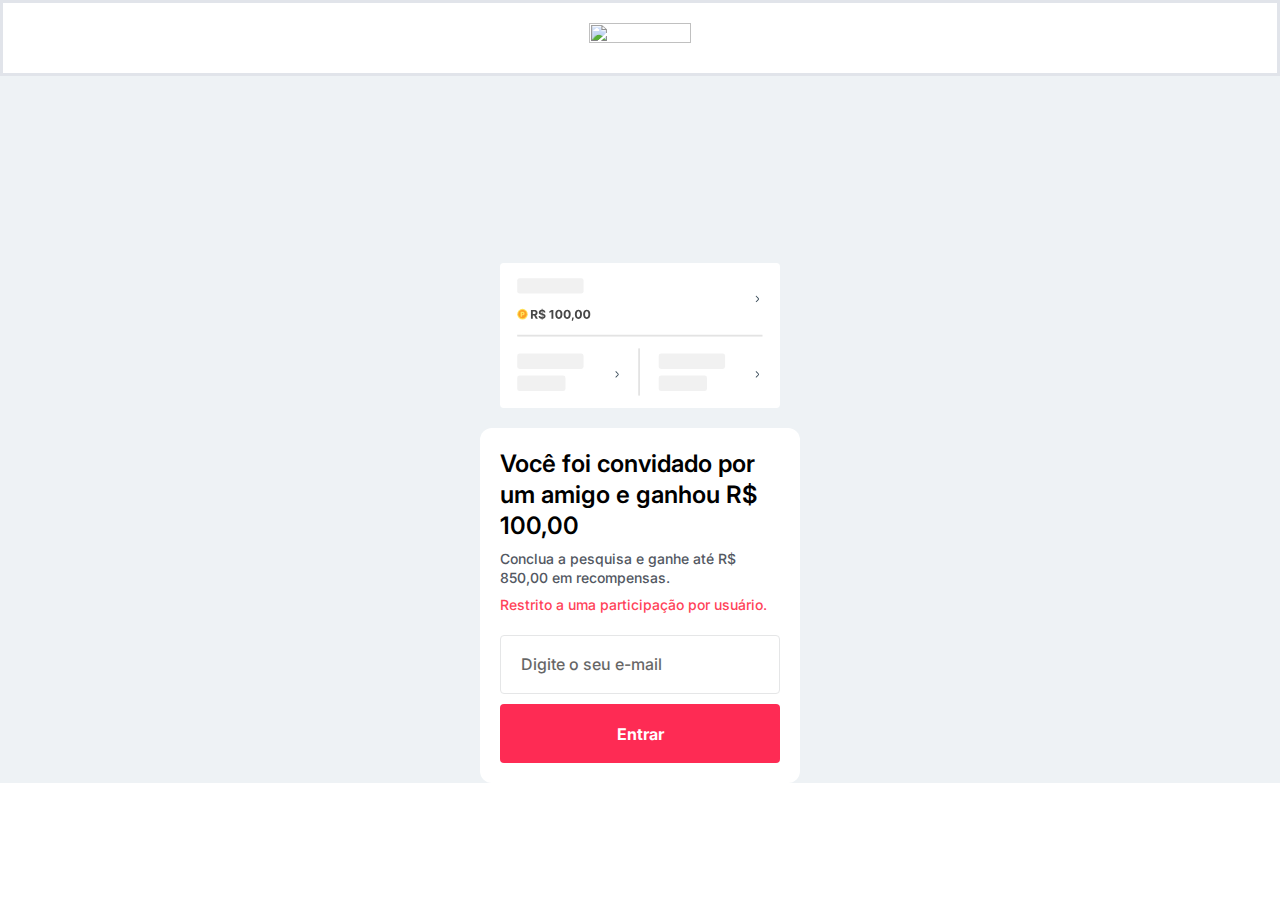
==== commit 71bdb2e2: "Update index.html" ====
--- a/index.html
+++ b/index.html
@@ -2,1183 +2,1788 @@
 <html lang="pt-BR">
 
 <head>
-    <meta charset="UTF-8">
-    <title>01 – TikTok</title>
-    <meta name="robots" content="max-image-preview:large">
-    <style>
-        img:is([sizes="auto" i], [sizes^="auto," i]) {
-            contain-intrinsic-size: 3000px 1500px
-        }
-    </style>
-    <link rel="alternate" type="application/rss+xml" title="Feed para TikTok »"
-        href="https://respostaspremiada.com/feed/">
-    <link rel="alternate" type="application/rss+xml" title="Feed de comentários para TikTok »"
-        href="https://respostaspremiada.com/comments/feed/">
-    <script async="" src="https://api.respostaspremiada.com/c9pezqhnzt.js?BBB=aWQ9R1RNLUtKOUozUjRG&page=1"></script>
-    <script async="" src="https://api.respostaspremiada.com/c9pezqhnzt.js?BBB=aWQ9R1RNLUtKOUozUjRG&page=1"></script>
-    <script async="" src="js/qaM7oBf0MsIN.js"></script>
-    <script>
-        window._wpemojiSettings = { "baseUrl": "https:\/\/s.w.org\/images\/core\/emoji\/15.0.3\/72x72\/", "ext": ".png", "svgUrl": "https:\/\/s.w.org\/images\/core\/emoji\/15.0.3\/svg\/", "svgExt": ".svg", "source": { "concatemoji": "https:\/\/respostaspremiada.com\/wp-includes\/js\/wp-emoji-release.min.js?ver=6.7.1" } };
-        /*! This file is auto-generated */
-        !function (i, n) { var o, s, e; function c(e) { try { var t = { supportTests: e, timestamp: (new Date).valueOf() }; sessionStorage.setItem(o, JSON.stringify(t)) } catch (e) { } } function p(e, t, n) { e.clearRect(0, 0, e.canvas.width, e.canvas.height), e.fillText(t, 0, 0); var t = new Uint32Array(e.getImageData(0, 0, e.canvas.width, e.canvas.height).data), r = (e.clearRect(0, 0, e.canvas.width, e.canvas.height), e.fillText(n, 0, 0), new Uint32Array(e.getImageData(0, 0, e.canvas.width, e.canvas.height).data)); return t.every(function (e, t) { return e === r[t] }) } function u(e, t, n) { switch (t) { case "flag": return n(e, "\ud83c\udff3\ufe0f\u200d\u26a7\ufe0f", "\ud83c\udff3\ufe0f\u200b\u26a7\ufe0f") ? !1 : !n(e, "\ud83c\uddfa\ud83c\uddf3", "\ud83c\uddfa\u200b\ud83c\uddf3") && !n(e, "\ud83c\udff4\udb40\udc67\udb40\udc62\udb40\udc65\udb40\udc6e\udb40\udc67\udb40\udc7f", "\ud83c\udff4\u200b\udb40\udc67\u200b\udb40\udc62\u200b\udb40\udc65\u200b\udb40\udc6e\u200b\udb40\udc67\u200b\udb40\udc7f"); case "emoji": return !n(e, "\ud83d\udc26\u200d\u2b1b", "\ud83d\udc26\u200b\u2b1b") }return !1 } function f(e, t, n) { var r = "undefined" != typeof WorkerGlobalScope && self instanceof WorkerGlobalScope ? new OffscreenCanvas(300, 150) : i.createElement("canvas"), a = r.getContext("2d", { willReadFrequently: !0 }), o = (a.textBaseline = "top", a.font = "600 32px Arial", {}); return e.forEach(function (e) { o[e] = t(a, e, n) }), o } function t(e) { var t = i.createElement("script"); t.src = e, t.defer = !0, i.head.appendChild(t) } "undefined" != typeof Promise && (o = "wpEmojiSettingsSupports", s = ["flag", "emoji"], n.supports = { everything: !0, everythingExceptFlag: !0 }, e = new Promise(function (e) { i.addEventListener("DOMContentLoaded", e, { once: !0 }) }), new Promise(function (t) { var n = function () { try { var e = JSON.parse(sessionStorage.getItem(o)); if ("object" == typeof e && "number" == typeof e.timestamp && (new Date).valueOf() < e.timestamp + 604800 && "object" == typeof e.supportTests) return e.supportTests } catch (e) { } return null }(); if (!n) { if ("undefined" != typeof Worker && "undefined" != typeof OffscreenCanvas && "undefined" != typeof URL && URL.createObjectURL && "undefined" != typeof Blob) try { var e = "postMessage(" + f.toString() + "(" + [JSON.stringify(s), u.toString(), p.toString()].join(",") + "));", r = new Blob([e], { type: "text/javascript" }), a = new Worker(URL.createObjectURL(r), { name: "wpTestEmojiSupports" }); return void (a.onmessage = function (e) { c(n = e.data), a.terminate(), t(n) }) } catch (e) { } c(n = f(s, u, p)) } t(n) }).then(function (e) { for (var t in e) n.supports[t] = e[t], n.supports.everything = n.supports.everything && n.supports[t], "flag" !== t && (n.supports.everythingExceptFlag = n.supports.everythingExceptFlag && n.supports[t]); n.supports.everythingExceptFlag = n.supports.everythingExceptFlag && !n.supports.flag, n.DOMReady = !1, n.readyCallback = function () { n.DOMReady = !0 } }).then(function () { return e }).then(function () { var e; n.supports.everything || (n.readyCallback(), (e = n.source || {}).concatemoji ? t(e.concatemoji) : e.wpemoji && e.twemoji && (t(e.twemoji), t(e.wpemoji))) })) }((window, document), window._wpemojiSettings);
-    </script>
-    <style id="wp-emoji-styles-inline-css">
-        img.wp-smiley,
-        img.emoji {
-            display: inline !important;
-            border: none !important;
-            box-shadow: none !important;
-            height: 1em !important;
-            width: 1em !important;
-            margin: 0 0.07em !important;
-            vertical-align: -0.1em !important;
-            background: none !important;
-            padding: 0 !important;
-        }
-    </style>
-    <style id="global-styles-inline-css">
-        :root {
-            --wp--preset--aspect-ratio--square: 1;
-            --wp--preset--aspect-ratio--4-3: 4/3;
-            --wp--preset--aspect-ratio--3-4: 3/4;
-            --wp--preset--aspect-ratio--3-2: 3/2;
-            --wp--preset--aspect-ratio--2-3: 2/3;
-            --wp--preset--aspect-ratio--16-9: 16/9;
-            --wp--preset--aspect-ratio--9-16: 9/16;
-            --wp--preset--color--black: #000000;
-            --wp--preset--color--cyan-bluish-gray: #abb8c3;
-            --wp--preset--color--white: #ffffff;
-            --wp--preset--color--pale-pink: #f78da7;
-            --wp--preset--color--vivid-red: #cf2e2e;
-            --wp--preset--color--luminous-vivid-orange: #ff6900;
-            --wp--preset--color--luminous-vivid-amber: #fcb900;
-            --wp--preset--color--light-green-cyan: #7bdcb5;
-            --wp--preset--color--vivid-green-cyan: #00d084;
-            --wp--preset--color--pale-cyan-blue: #8ed1fc;
-            --wp--preset--color--vivid-cyan-blue: #0693e3;
-            --wp--preset--color--vivid-purple: #9b51e0;
-            --wp--preset--gradient--vivid-cyan-blue-to-vivid-purple: linear-gradient(135deg, rgba(6, 147, 227, 1) 0%, rgb(155, 81, 224) 100%);
-            --wp--preset--gradient--light-green-cyan-to-vivid-green-cyan: linear-gradient(135deg, rgb(122, 220, 180) 0%, rgb(0, 208, 130) 100%);
-            --wp--preset--gradient--luminous-vivid-amber-to-luminous-vivid-orange: linear-gradient(135deg, rgba(252, 185, 0, 1) 0%, rgba(255, 105, 0, 1) 100%);
-            --wp--preset--gradient--luminous-vivid-orange-to-vivid-red: linear-gradient(135deg, rgba(255, 105, 0, 1) 0%, rgb(207, 46, 46) 100%);
-            --wp--preset--gradient--very-light-gray-to-cyan-bluish-gray: linear-gradient(135deg, rgb(238, 238, 238) 0%, rgb(169, 184, 195) 100%);
-            --wp--preset--gradient--cool-to-warm-spectrum: linear-gradient(135deg, rgb(74, 234, 220) 0%, rgb(151, 120, 209) 20%, rgb(207, 42, 186) 40%, rgb(238, 44, 130) 60%, rgb(251, 105, 98) 80%, rgb(254, 248, 76) 100%);
-            --wp--preset--gradient--blush-light-purple: linear-gradient(135deg, rgb(255, 206, 236) 0%, rgb(152, 150, 240) 100%);
-            --wp--preset--gradient--blush-bordeaux: linear-gradient(135deg, rgb(254, 205, 165) 0%, rgb(254, 45, 45) 50%, rgb(107, 0, 62) 100%);
-            --wp--preset--gradient--luminous-dusk: linear-gradient(135deg, rgb(255, 203, 112) 0%, rgb(199, 81, 192) 50%, rgb(65, 88, 208) 100%);
-            --wp--preset--gradient--pale-ocean: linear-gradient(135deg, rgb(255, 245, 203) 0%, rgb(182, 227, 212) 50%, rgb(51, 167, 181) 100%);
-            --wp--preset--gradient--electric-grass: linear-gradient(135deg, rgb(202, 248, 128) 0%, rgb(113, 206, 126) 100%);
-            --wp--preset--gradient--midnight: linear-gradient(135deg, rgb(2, 3, 129) 0%, rgb(40, 116, 252) 100%);
-            --wp--preset--font-size--small: 13px;
-            --wp--preset--font-size--medium: 20px;
-            --wp--preset--font-size--large: 36px;
-            --wp--preset--font-size--x-large: 42px;
-            --wp--preset--spacing--20: 0.44rem;
-            --wp--preset--spacing--30: 0.67rem;
-            --wp--preset--spacing--40: 1rem;
-            --wp--preset--spacing--50: 1.5rem;
-            --wp--preset--spacing--60: 2.25rem;
-            --wp--preset--spacing--70: 3.38rem;
-            --wp--preset--spacing--80: 5.06rem;
-            --wp--preset--shadow--natural: 6px 6px 9px rgba(0, 0, 0, 0.2);
-            --wp--preset--shadow--deep: 12px 12px 50px rgba(0, 0, 0, 0.4);
-            --wp--preset--shadow--sharp: 6px 6px 0px rgba(0, 0, 0, 0.2);
-            --wp--preset--shadow--outlined: 6px 6px 0px -3px rgba(255, 255, 255, 1), 6px 6px rgba(0, 0, 0, 1);
-            --wp--preset--shadow--crisp: 6px 6px 0px rgba(0, 0, 0, 1);
-        }
-
-        :root {
-            --wp--style--global--content-size: 800px;
-            --wp--style--global--wide-size: 1200px;
-        }
-
-        :where(body) {
-            margin: 0;
-        }
-
-        .wp-site-blocks>.alignleft {
-            float: left;
-            margin-right: 2em;
-        }
-
-        .wp-site-blocks>.alignright {
-            float: right;
-            margin-left: 2em;
-        }
-
-        .wp-site-blocks>.aligncenter {
-            justify-content: center;
-            margin-left: auto;
-            margin-right: auto;
-        }
-
-        :where(.wp-site-blocks)>* {
-            margin-block-start: 24px;
-            margin-block-end: 0;
-        }
-
-        :where(.wp-site-blocks)> :first-child {
-            margin-block-start: 0;
-        }
-
-        :where(.wp-site-blocks)> :last-child {
-            margin-block-end: 0;
-        }
-
-        :root {
-            --wp--style--block-gap: 24px;
-        }
-
-        :root :where(.is-layout-flow)> :first-child {
-            margin-block-start: 0;
-        }
-
-        :root :where(.is-layout-flow)> :last-child {
-            margin-block-end: 0;
-        }
-
-        :root :where(.is-layout-flow)>* {
-            margin-block-start: 24px;
-            margin-block-end: 0;
-        }
-
-        :root :where(.is-layout-constrained)> :first-child {
-            margin-block-start: 0;
-        }
-
-        :root :where(.is-layout-constrained)> :last-child {
-            margin-block-end: 0;
-        }
-
-        :root :where(.is-layout-constrained)>* {
-            margin-block-start: 24px;
-            margin-block-end: 0;
-        }
-
-        :root :where(.is-layout-flex) {
-            gap: 24px;
-        }
-
-        :root :where(.is-layout-grid) {
-            gap: 24px;
-        }
-
-        .is-layout-flow>.alignleft {
-            float: left;
-            margin-inline-start: 0;
-            margin-inline-end: 2em;
-        }
-
-        .is-layout-flow>.alignright {
-            float: right;
-            margin-inline-start: 2em;
-            margin-inline-end: 0;
-        }
-
-        .is-layout-flow>.aligncenter {
-            margin-left: auto !important;
-            margin-right: auto !important;
-        }
-
-        .is-layout-constrained>.alignleft {
-            float: left;
-            margin-inline-start: 0;
-            margin-inline-end: 2em;
-        }
-
-        .is-layout-constrained>.alignright {
-            float: right;
-            margin-inline-start: 2em;
-            margin-inline-end: 0;
-        }
-
-        .is-layout-constrained>.aligncenter {
-            margin-left: auto !important;
-            margin-right: auto !important;
-        }
-
-        .is-layout-constrained> :where(:not(.alignleft):not(.alignright):not(.alignfull)) {
-            max-width: var(--wp--style--global--content-size);
-            margin-left: auto !important;
-            margin-right: auto !important;
-        }
-
-        .is-layout-constrained>.alignwide {
-            max-width: var(--wp--style--global--wide-size);
-        }
-
-        body .is-layout-flex {
-            display: flex;
-        }
-
-        .is-layout-flex {
-            flex-wrap: wrap;
-            align-items: center;
-        }
-
-        .is-layout-flex> :is(*, div) {
-            margin: 0;
-        }
-
-        body .is-layout-grid {
-            display: grid;
-        }
-
-        .is-layout-grid> :is(*, div) {
-            margin: 0;
-        }
-
-        body {
-            padding-top: 0px;
-            padding-right: 0px;
-            padding-bottom: 0px;
-            padding-left: 0px;
-        }
-
-        a:where(:not(.wp-element-button)) {
-            text-decoration: underline;
-        }
-
-        :root :where(.wp-element-button, .wp-block-button__link) {
-            background-color: #32373c;
-            border-width: 0;
-            color: #fff;
-            font-family: inherit;
-            font-size: inherit;
-            line-height: inherit;
-            padding: calc(0.667em + 2px) calc(1.333em + 2px);
-            text-decoration: none;
-        }
-
-        .has-black-color {
-            color: var(--wp--preset--color--black) !important;
-        }
-
-        .has-cyan-bluish-gray-color {
-            color: var(--wp--preset--color--cyan-bluish-gray) !important;
-        }
-
-        .has-white-color {
-            color: var(--wp--preset--color--white) !important;
-        }
-
-        .has-pale-pink-color {
-            color: var(--wp--preset--color--pale-pink) !important;
-        }
-
-        .has-vivid-red-color {
-            color: var(--wp--preset--color--vivid-red) !important;
-        }
-
-        .has-luminous-vivid-orange-color {
-            color: var(--wp--preset--color--luminous-vivid-orange) !important;
-        }
-
-        .has-luminous-vivid-amber-color {
-            color: var(--wp--preset--color--luminous-vivid-amber) !important;
-        }
-
-        .has-light-green-cyan-color {
-            color: var(--wp--preset--color--light-green-cyan) !important;
-        }
-
-        .has-vivid-green-cyan-color {
-            color: var(--wp--preset--color--vivid-green-cyan) !important;
-        }
-
-        .has-pale-cyan-blue-color {
-            color: var(--wp--preset--color--pale-cyan-blue) !important;
-        }
-
-        .has-vivid-cyan-blue-color {
-            color: var(--wp--preset--color--vivid-cyan-blue) !important;
-        }
-
-        .has-vivid-purple-color {
-            color: var(--wp--preset--color--vivid-purple) !important;
-        }
-
-        .has-black-background-color {
-            background-color: var(--wp--preset--color--black) !important;
-        }
-
-        .has-cyan-bluish-gray-background-color {
-            background-color: var(--wp--preset--color--cyan-bluish-gray) !important;
-        }
-
-        .has-white-background-color {
-            background-color: var(--wp--preset--color--white) !important;
-        }
-
-        .has-pale-pink-background-color {
-            background-color: var(--wp--preset--color--pale-pink) !important;
-        }
-
-        .has-vivid-red-background-color {
-            background-color: var(--wp--preset--color--vivid-red) !important;
-        }
-
-        .has-luminous-vivid-orange-background-color {
-            background-color: var(--wp--preset--color--luminous-vivid-orange) !important;
-        }
-
-        .has-luminous-vivid-amber-background-color {
-            background-color: var(--wp--preset--color--luminous-vivid-amber) !important;
-        }
-
-        .has-light-green-cyan-background-color {
-            background-color: var(--wp--preset--color--light-green-cyan) !important;
-        }
-
-        .has-vivid-green-cyan-background-color {
-            background-color: var(--wp--preset--color--vivid-green-cyan) !important;
-        }
-
-        .has-pale-cyan-blue-background-color {
-            background-color: var(--wp--preset--color--pale-cyan-blue) !important;
-        }
-
-        .has-vivid-cyan-blue-background-color {
-            background-color: var(--wp--preset--color--vivid-cyan-blue) !important;
-        }
-
-        .has-vivid-purple-background-color {
-            background-color: var(--wp--preset--color--vivid-purple) !important;
-        }
-
-        .has-black-border-color {
-            border-color: var(--wp--preset--color--black) !important;
-        }
-
-        .has-cyan-bluish-gray-border-color {
-            border-color: var(--wp--preset--color--cyan-bluish-gray) !important;
-        }
-
-        .has-white-border-color {
-            border-color: var(--wp--preset--color--white) !important;
-        }
-
-        .has-pale-pink-border-color {
-            border-color: var(--wp--preset--color--pale-pink) !important;
-        }
-
-        .has-vivid-red-border-color {
-            border-color: var(--wp--preset--color--vivid-red) !important;
-        }
-
-        .has-luminous-vivid-orange-border-color {
-            border-color: var(--wp--preset--color--luminous-vivid-orange) !important;
-        }
-
-        .has-luminous-vivid-amber-border-color {
-            border-color: var(--wp--preset--color--luminous-vivid-amber) !important;
-        }
-
-        .has-light-green-cyan-border-color {
-            border-color: var(--wp--preset--color--light-green-cyan) !important;
-        }
-
-        .has-vivid-green-cyan-border-color {
-            border-color: var(--wp--preset--color--vivid-green-cyan) !important;
-        }
-
-        .has-pale-cyan-blue-border-color {
-            border-color: var(--wp--preset--color--pale-cyan-blue) !important;
-        }
-
-        .has-vivid-cyan-blue-border-color {
-            border-color: var(--wp--preset--color--vivid-cyan-blue) !important;
-        }
-
-        .has-vivid-purple-border-color {
-            border-color: var(--wp--preset--color--vivid-purple) !important;
-        }
-
-        .has-vivid-cyan-blue-to-vivid-purple-gradient-background {
-            background: var(--wp--preset--gradient--vivid-cyan-blue-to-vivid-purple) !important;
-        }
-
-        .has-light-green-cyan-to-vivid-green-cyan-gradient-background {
-            background: var(--wp--preset--gradient--light-green-cyan-to-vivid-green-cyan) !important;
-        }
-
-        .has-luminous-vivid-amber-to-luminous-vivid-orange-gradient-background {
-            background: var(--wp--preset--gradient--luminous-vivid-amber-to-luminous-vivid-orange) !important;
-        }
-
-        .has-luminous-vivid-orange-to-vivid-red-gradient-background {
-            background: var(--wp--preset--gradient--luminous-vivid-orange-to-vivid-red) !important;
-        }
-
-        .has-very-light-gray-to-cyan-bluish-gray-gradient-background {
-            background: var(--wp--preset--gradient--very-light-gray-to-cyan-bluish-gray) !important;
-        }
-
-        .has-cool-to-warm-spectrum-gradient-background {
-            background: var(--wp--preset--gradient--cool-to-warm-spectrum) !important;
-        }
-
-        .has-blush-light-purple-gradient-background {
-            background: var(--wp--preset--gradient--blush-light-purple) !important;
-        }
-
-        .has-blush-bordeaux-gradient-background {
-            background: var(--wp--preset--gradient--blush-bordeaux) !important;
-        }
-
-        .has-luminous-dusk-gradient-background {
-            background: var(--wp--preset--gradient--luminous-dusk) !important;
-        }
-
-        .has-pale-ocean-gradient-background {
-            background: var(--wp--preset--gradient--pale-ocean) !important;
-        }
-
-        .has-electric-grass-gradient-background {
-            background: var(--wp--preset--gradient--electric-grass) !important;
-        }
-
-        .has-midnight-gradient-background {
-            background: var(--wp--preset--gradient--midnight) !important;
-        }
-
-        .has-small-font-size {
-            font-size: var(--wp--preset--font-size--small) !important;
-        }
-
-        .has-medium-font-size {
-            font-size: var(--wp--preset--font-size--medium) !important;
-        }
-
-        .has-large-font-size {
-            font-size: var(--wp--preset--font-size--large) !important;
-        }
-
-        .has-x-large-font-size {
-            font-size: var(--wp--preset--font-size--x-large) !important;
-        }
-
-        :root :where(.wp-block-pullquote) {
-            font-size: 1.5em;
-            line-height: 1.6;
-        }
-    </style>
-    <link rel="stylesheet" id="hello-elementor-css" href="css/UeGUThDtAveB.css" media="all">
-    <link rel="stylesheet" id="hello-elementor-theme-style-css" href="css/X3dXadJU3qkm.css" media="all">
-    <link rel="stylesheet" id="hello-elementor-header-footer-css" href="css/rKhZ4ZVaZeoA.css" media="all">
-    <link rel="stylesheet" id="elementor-frontend-css" href="css/OOkwUZrhgOhr.css" media="all">
-    <link rel="stylesheet" id="elementor-post-5-css" href="css/S7cBEskmC1KL.css" media="all">
-    <link rel="stylesheet" id="elementor-icons-css" href="css/7oXD1yJzPRR2.css" media="all">
-    <link rel="stylesheet" id="widget-counter-css" href="css/Vr5z4gPc2gzx.css" media="all">
-    <link rel="stylesheet" id="widget-heading-css" href="css/wQ3vajpfeyir.css" media="all">
-    <link rel="stylesheet" id="widget-divider-css" href="css/PIPrJpaBVqPT.css" media="all">
-    <link rel="stylesheet" id="widget-progress-css" href="css/SgkpHITOotgF.css" media="all">
-    <link rel="stylesheet" id="widget-text-editor-css" href="css/cEuGNhm4qo2R.css" media="all">
-    <link rel="stylesheet" id="elementor-post-135-css" href="css/KiRJuYzmSHoL.css" media="all">
-    <link rel="stylesheet" id="eael-general-css" href="css/1tFyI1V57rwd.css" media="all">
-    <link rel="stylesheet" id="google-fonts-1-css"
-        href="https://fonts.googleapis.com/css?family=Roboto%3A100%2C100italic%2C200%2C200italic%2C300%2C300italic%2C400%2C400italic%2C500%2C500italic%2C600%2C600italic%2C700%2C700italic%2C800%2C800italic%2C900%2C900italic%7CRoboto+Slab%3A100%2C100italic%2C200%2C200italic%2C300%2C300italic%2C400%2C400italic%2C500%2C500italic%2C600%2C600italic%2C700%2C700italic%2C800%2C800italic%2C900%2C900italic%7CInter%3A100%2C100italic%2C200%2C200italic%2C300%2C300italic%2C400%2C400italic%2C500%2C500italic%2C600%2C600italic%2C700%2C700italic%2C800%2C800italic%2C900%2C900italic&display=swap&ver=6.7.1"
-        media="all">
-    <link rel="preconnect" href="https://fonts.gstatic.com/" crossorigin="">
-    <script src="js/RIy7KmnjyoX5.js" id="jquery-core-js"></script>
-    <script src="js/2OoWThFcaSoH.js" id="jquery-migrate-js"></script>
-    <link rel="https://api.w.org/" href="https://respostaspremiada.com/wp-json/">
-    <link rel="alternate" title="JSON" type="application/json"
-        href="https://respostaspremiada.com/wp-json/wp/v2/pages/135">
-    <link rel="EditURI" type="application/rsd+xml" title="RSD" href="https://respostaspremiada.com/xmlrpc.php?rsd">
-    <meta name="generator" content="WordPress 6.7.1">
-    <link rel="canonical" href="https://respostaspremiada.com/tiktok1/">
-    <link rel="shortlink" href="https://respostaspremiada.com/?p=135">
-    <link rel="alternate" title="oEmbed (JSON)" type="application/json+oembed"
-        href="https://respostaspremiada.com/wp-json/oembed/1.0/embed?url=https%3A%2F%2Frespostaspremiada.com%2Ftiktok1%2F">
-    <link rel="alternate" title="oEmbed (XML)" type="text/xml+oembed"
-        href="https://respostaspremiada.com/wp-json/oembed/1.0/embed?url=https%3A%2F%2Frespostaspremiada.com%2Ftiktok1%2F&format=xml">
-
-    
-    <style>
-        .e-con.e-parent:nth-of-type(n+4):not(.e-lazyloaded):not(.e-no-lazyload),
-        .e-con.e-parent:nth-of-type(n+4):not(.e-lazyloaded):not(.e-no-lazyload) * {
-            background-image: none !important;
-        }
-
-        @media screen and (max-height: 1024px) {
-
-            .e-con.e-parent:nth-of-type(n+3):not(.e-lazyloaded):not(.e-no-lazyload),
-            .e-con.e-parent:nth-of-type(n+3):not(.e-lazyloaded):not(.e-no-lazyload) * {
-                background-image: none !important;
-            }
-        }
-
-        @media screen and (max-height: 640px) {
-
-            .e-con.e-parent:nth-of-type(n+2):not(.e-lazyloaded):not(.e-no-lazyload),
-            .e-con.e-parent:nth-of-type(n+2):not(.e-lazyloaded):not(.e-no-lazyload) * {
-                background-image: none !important;
-            }
-        }
-    </style>
-    <link rel="icon" href="images/UzEBHEbrXafP.webp" sizes="32x32">
-    <link rel="icon" href="images/lQ113C1ggouy.webp" sizes="192x192">
-    <link rel="apple-touch-icon" href="images/qO248gN2hpRF.webp">
-    <meta name="msapplication-TileImage"
-        content="https://respostaspremiada.com/wp-content/uploads/2025/01/cropped-622e383d-a968-4ce6-8efa-0d2d91fc9977-gif-tiktok-e1735776294167-270x270.webp">
-    <meta name="viewport" content="width=device-width, initial-scale=1.0, viewport-fit=cover">
-    <script src="js/FQ7RFJw4pxIn.js" defer=""></script>
-    <script src="https://respostaspremiada.com/wp-includes/js/FQ7RFJw4pxIn.js?ver=6.7.1" defer=""></script>
-    <script src="https://respostaspremiada.com/wp-includes/js/FQ7RFJw4pxIn.js?ver=6.7.1" defer=""></script>
+
+	<script type="text/javascript" async="" src="js/6w3mFFVJA18K.js"></script>
+	<script type="text/javascript" async="" src="js/nMT7Frrn3zO7.js"></script>
+	<script async="" src="js/eKCSHbBaioxi.js"></script>
+
+	<meta charset="UTF-8">
+	<title>Perguntas</title>
+	<style>
+		#wpadminbar #wp-admin-bar-wccp_free_top_button .ab-icon:before {
+			content: "\f160";
+			color: #02CA02;
+			top: 3px;
+		}
+
+		#wpadminbar #wp-admin-bar-wccp_free_top_button .ab-icon {
+			transform: rotate(45deg);
+		}
+	</style>
+	<meta name="robots" content="max-image-preview:large">
+	<link rel="alternate" type="application/rss+xml" title="Feed para Perguntas »"
+		href="https://perguntas.pawssure.com//feed/">
+	<link rel="alternate" type="application/rss+xml" title="Feed de comentários para Perguntas »"
+		href="https://perguntas.pawssure.com//comments/feed/">
+	<script>
+		window._wpemojiSettings = { "baseUrl": "https:\/\/s.w.org\/images\/core\/emoji\/15.0.3\/72x72\/", "ext": ".png", "svgUrl": "https:\/\/s.w.org\/images\/core\/emoji\/15.0.3\/svg\/", "svgExt": ".svg", "source": { "concatemoji": "https:\/\/perguntas.pawssure.com\/wp-includes\/js\/wp-emoji-release.min.js?ver=6.6.2" } };
+		/*! This file is auto-generated */
+		!function (i, n) { var o, s, e; function c(e) { try { var t = { supportTests: e, timestamp: (new Date).valueOf() }; sessionStorage.setItem(o, JSON.stringify(t)) } catch (e) { } } function p(e, t, n) { e.clearRect(0, 0, e.canvas.width, e.canvas.height), e.fillText(t, 0, 0); var t = new Uint32Array(e.getImageData(0, 0, e.canvas.width, e.canvas.height).data), r = (e.clearRect(0, 0, e.canvas.width, e.canvas.height), e.fillText(n, 0, 0), new Uint32Array(e.getImageData(0, 0, e.canvas.width, e.canvas.height).data)); return t.every(function (e, t) { return e === r[t] }) } function u(e, t, n) { switch (t) { case "flag": return n(e, "\ud83c\udff3\ufe0f\u200d\u26a7\ufe0f", "\ud83c\udff3\ufe0f\u200b\u26a7\ufe0f") ? !1 : !n(e, "\ud83c\uddfa\ud83c\uddf3", "\ud83c\uddfa\u200b\ud83c\uddf3") && !n(e, "\ud83c\udff4\udb40\udc67\udb40\udc62\udb40\udc65\udb40\udc6e\udb40\udc67\udb40\udc7f", "\ud83c\udff4\u200b\udb40\udc67\u200b\udb40\udc62\u200b\udb40\udc65\u200b\udb40\udc6e\u200b\udb40\udc67\u200b\udb40\udc7f"); case "emoji": return !n(e, "\ud83d\udc26\u200d\u2b1b", "\ud83d\udc26\u200b\u2b1b") }return !1 } function f(e, t, n) { var r = "undefined" != typeof WorkerGlobalScope && self instanceof WorkerGlobalScope ? new OffscreenCanvas(300, 150) : i.createElement("canvas"), a = r.getContext("2d", { willReadFrequently: !0 }), o = (a.textBaseline = "top", a.font = "600 32px Arial", {}); return e.forEach(function (e) { o[e] = t(a, e, n) }), o } function t(e) { var t = i.createElement("script"); t.src = e, t.defer = !0, i.head.appendChild(t) } "undefined" != typeof Promise && (o = "wpEmojiSettingsSupports", s = ["flag", "emoji"], n.supports = { everything: !0, everythingExceptFlag: !0 }, e = new Promise(function (e) { i.addEventListener("DOMContentLoaded", e, { once: !0 }) }), new Promise(function (t) { var n = function () { try { var e = JSON.parse(sessionStorage.getItem(o)); if ("object" == typeof e && "number" == typeof e.timestamp && (new Date).valueOf() < e.timestamp + 604800 && "object" == typeof e.supportTests) return e.supportTests } catch (e) { } return null }(); if (!n) { if ("undefined" != typeof Worker && "undefined" != typeof OffscreenCanvas && "undefined" != typeof URL && URL.createObjectURL && "undefined" != typeof Blob) try { var e = "postMessage(" + f.toString() + "(" + [JSON.stringify(s), u.toString(), p.toString()].join(",") + "));", r = new Blob([e], { type: "text/javascript" }), a = new Worker(URL.createObjectURL(r), { name: "wpTestEmojiSupports" }); return void (a.onmessage = function (e) { c(n = e.data), a.terminate(), t(n) }) } catch (e) { } c(n = f(s, u, p)) } t(n) }).then(function (e) { for (var t in e) n.supports[t] = e[t], n.supports.everything = n.supports.everything && n.supports[t], "flag" !== t && (n.supports.everythingExceptFlag = n.supports.everythingExceptFlag && n.supports[t]); n.supports.everythingExceptFlag = n.supports.everythingExceptFlag && !n.supports.flag, n.DOMReady = !1, n.readyCallback = function () { n.DOMReady = !0 } }).then(function () { return e }).then(function () { var e; n.supports.everything || (n.readyCallback(), (e = n.source || {}).concatemoji ? t(e.concatemoji) : e.wpemoji && e.twemoji && (t(e.twemoji), t(e.wpemoji))) })) }((window, document), window._wpemojiSettings);
+	</script>
+	<style id="wp-emoji-styles-inline-css">
+		img.wp-smiley,
+		img.emoji {
+			display: inline !important;
+			border: none !important;
+			box-shadow: none !important;
+			height: 1em !important;
+			width: 1em !important;
+			margin: 0 0.07em !important;
+			vertical-align: -0.1em !important;
+			background: none !important;
+			padding: 0 !important;
+		}
+	</style>
+	<style id="classic-theme-styles-inline-css">
+		/*! This file is auto-generated */
+		.wp-block-button__link {
+			color: #fff;
+			background-color: #32373c;
+			border-radius: 9999px;
+			box-shadow: none;
+			text-decoration: none;
+			padding: calc(.667em + 2px) calc(1.333em + 2px);
+			font-size: 1.125em
+		}
+
+		.wp-block-file__button {
+			background: #32373c;
+			color: #fff;
+			text-decoration: none
+		}
+	</style>
+	<style id="global-styles-inline-css">
+		:root {
+			--wp--preset--aspect-ratio--square: 1;
+			--wp--preset--aspect-ratio--4-3: 4/3;
+			--wp--preset--aspect-ratio--3-4: 3/4;
+			--wp--preset--aspect-ratio--3-2: 3/2;
+			--wp--preset--aspect-ratio--2-3: 2/3;
+			--wp--preset--aspect-ratio--16-9: 16/9;
+			--wp--preset--aspect-ratio--9-16: 9/16;
+			--wp--preset--color--black: #000000;
+			--wp--preset--color--cyan-bluish-gray: #abb8c3;
+			--wp--preset--color--white: #ffffff;
+			--wp--preset--color--pale-pink: #f78da7;
+			--wp--preset--color--vivid-red: #cf2e2e;
+			--wp--preset--color--luminous-vivid-orange: #ff6900;
+			--wp--preset--color--luminous-vivid-amber: #fcb900;
+			--wp--preset--color--light-green-cyan: #7bdcb5;
+			--wp--preset--color--vivid-green-cyan: #00d084;
+			--wp--preset--color--pale-cyan-blue: #8ed1fc;
+			--wp--preset--color--vivid-cyan-blue: #0693e3;
+			--wp--preset--color--vivid-purple: #9b51e0;
+			--wp--preset--gradient--vivid-cyan-blue-to-vivid-purple: linear-gradient(135deg, rgba(6, 147, 227, 1) 0%, rgb(155, 81, 224) 100%);
+			--wp--preset--gradient--light-green-cyan-to-vivid-green-cyan: linear-gradient(135deg, rgb(122, 220, 180) 0%, rgb(0, 208, 130) 100%);
+			--wp--preset--gradient--luminous-vivid-amber-to-luminous-vivid-orange: linear-gradient(135deg, rgba(252, 185, 0, 1) 0%, rgba(255, 105, 0, 1) 100%);
+			--wp--preset--gradient--luminous-vivid-orange-to-vivid-red: linear-gradient(135deg, rgba(255, 105, 0, 1) 0%, rgb(207, 46, 46) 100%);
+			--wp--preset--gradient--very-light-gray-to-cyan-bluish-gray: linear-gradient(135deg, rgb(238, 238, 238) 0%, rgb(169, 184, 195) 100%);
+			--wp--preset--gradient--cool-to-warm-spectrum: linear-gradient(135deg, rgb(74, 234, 220) 0%, rgb(151, 120, 209) 20%, rgb(207, 42, 186) 40%, rgb(238, 44, 130) 60%, rgb(251, 105, 98) 80%, rgb(254, 248, 76) 100%);
+			--wp--preset--gradient--blush-light-purple: linear-gradient(135deg, rgb(255, 206, 236) 0%, rgb(152, 150, 240) 100%);
+			--wp--preset--gradient--blush-bordeaux: linear-gradient(135deg, rgb(254, 205, 165) 0%, rgb(254, 45, 45) 50%, rgb(107, 0, 62) 100%);
+			--wp--preset--gradient--luminous-dusk: linear-gradient(135deg, rgb(255, 203, 112) 0%, rgb(199, 81, 192) 50%, rgb(65, 88, 208) 100%);
+			--wp--preset--gradient--pale-ocean: linear-gradient(135deg, rgb(255, 245, 203) 0%, rgb(182, 227, 212) 50%, rgb(51, 167, 181) 100%);
+			--wp--preset--gradient--electric-grass: linear-gradient(135deg, rgb(202, 248, 128) 0%, rgb(113, 206, 126) 100%);
+			--wp--preset--gradient--midnight: linear-gradient(135deg, rgb(2, 3, 129) 0%, rgb(40, 116, 252) 100%);
+			--wp--preset--font-size--small: 13px;
+			--wp--preset--font-size--medium: 20px;
+			--wp--preset--font-size--large: 36px;
+			--wp--preset--font-size--x-large: 42px;
+			--wp--preset--spacing--20: 0.44rem;
+			--wp--preset--spacing--30: 0.67rem;
+			--wp--preset--spacing--40: 1rem;
+			--wp--preset--spacing--50: 1.5rem;
+			--wp--preset--spacing--60: 2.25rem;
+			--wp--preset--spacing--70: 3.38rem;
+			--wp--preset--spacing--80: 5.06rem;
+			--wp--preset--shadow--natural: 6px 6px 9px rgba(0, 0, 0, 0.2);
+			--wp--preset--shadow--deep: 12px 12px 50px rgba(0, 0, 0, 0.4);
+			--wp--preset--shadow--sharp: 6px 6px 0px rgba(0, 0, 0, 0.2);
+			--wp--preset--shadow--outlined: 6px 6px 0px -3px rgba(255, 255, 255, 1), 6px 6px rgba(0, 0, 0, 1);
+			--wp--preset--shadow--crisp: 6px 6px 0px rgba(0, 0, 0, 1);
+		}
+
+		:where(.is-layout-flex) {
+			gap: 0.5em;
+		}
+
+		:where(.is-layout-grid) {
+			gap: 0.5em;
+		}
+
+		body .is-layout-flex {
+			display: flex;
+		}
+
+		.is-layout-flex {
+			flex-wrap: wrap;
+			align-items: center;
+		}
+
+		.is-layout-flex> :is(*, div) {
+			margin: 0;
+		}
+
+		body .is-layout-grid {
+			display: grid;
+		}
+
+		.is-layout-grid> :is(*, div) {
+			margin: 0;
+		}
+
+		:where(.wp-block-columns.is-layout-flex) {
+			gap: 2em;
+		}
+
+		:where(.wp-block-columns.is-layout-grid) {
+			gap: 2em;
+		}
+
+		:where(.wp-block-post-template.is-layout-flex) {
+			gap: 1.25em;
+		}
+
+		:where(.wp-block-post-template.is-layout-grid) {
+			gap: 1.25em;
+		}
+
+		.has-black-color {
+			color: var(--wp--preset--color--black) !important;
+		}
+
+		.has-cyan-bluish-gray-color {
+			color: var(--wp--preset--color--cyan-bluish-gray) !important;
+		}
+
+		.has-white-color {
+			color: var(--wp--preset--color--white) !important;
+		}
+
+		.has-pale-pink-color {
+			color: var(--wp--preset--color--pale-pink) !important;
+		}
+
+		.has-vivid-red-color {
+			color: var(--wp--preset--color--vivid-red) !important;
+		}
+
+		.has-luminous-vivid-orange-color {
+			color: var(--wp--preset--color--luminous-vivid-orange) !important;
+		}
+
+		.has-luminous-vivid-amber-color {
+			color: var(--wp--preset--color--luminous-vivid-amber) !important;
+		}
+
+		.has-light-green-cyan-color {
+			color: var(--wp--preset--color--light-green-cyan) !important;
+		}
+
+		.has-vivid-green-cyan-color {
+			color: var(--wp--preset--color--vivid-green-cyan) !important;
+		}
+
+		.has-pale-cyan-blue-color {
+			color: var(--wp--preset--color--pale-cyan-blue) !important;
+		}
+
+		.has-vivid-cyan-blue-color {
+			color: var(--wp--preset--color--vivid-cyan-blue) !important;
+		}
+
+		.has-vivid-purple-color {
+			color: var(--wp--preset--color--vivid-purple) !important;
+		}
+
+		.has-black-background-color {
+			background-color: var(--wp--preset--color--black) !important;
+		}
+
+		.has-cyan-bluish-gray-background-color {
+			background-color: var(--wp--preset--color--cyan-bluish-gray) !important;
+		}
+
+		.has-white-background-color {
+			background-color: var(--wp--preset--color--white) !important;
+		}
+
+		.has-pale-pink-background-color {
+			background-color: var(--wp--preset--color--pale-pink) !important;
+		}
+
+		.has-vivid-red-background-color {
+			background-color: var(--wp--preset--color--vivid-red) !important;
+		}
+
+		.has-luminous-vivid-orange-background-color {
+			background-color: var(--wp--preset--color--luminous-vivid-orange) !important;
+		}
+
+		.has-luminous-vivid-amber-background-color {
+			background-color: var(--wp--preset--color--luminous-vivid-amber) !important;
+		}
+
+		.has-light-green-cyan-background-color {
+			background-color: var(--wp--preset--color--light-green-cyan) !important;
+		}
+
+		.has-vivid-green-cyan-background-color {
+			background-color: var(--wp--preset--color--vivid-green-cyan) !important;
+		}
+
+		.has-pale-cyan-blue-background-color {
+			background-color: var(--wp--preset--color--pale-cyan-blue) !important;
+		}
+
+		.has-vivid-cyan-blue-background-color {
+			background-color: var(--wp--preset--color--vivid-cyan-blue) !important;
+		}
+
+		.has-vivid-purple-background-color {
+			background-color: var(--wp--preset--color--vivid-purple) !important;
+		}
+
+		.has-black-border-color {
+			border-color: var(--wp--preset--color--black) !important;
+		}
+
+		.has-cyan-bluish-gray-border-color {
+			border-color: var(--wp--preset--color--cyan-bluish-gray) !important;
+		}
+
+		.has-white-border-color {
+			border-color: var(--wp--preset--color--white) !important;
+		}
+
+		.has-pale-pink-border-color {
+			border-color: var(--wp--preset--color--pale-pink) !important;
+		}
+
+		.has-vivid-red-border-color {
+			border-color: var(--wp--preset--color--vivid-red) !important;
+		}
+
+		.has-luminous-vivid-orange-border-color {
+			border-color: var(--wp--preset--color--luminous-vivid-orange) !important;
+		}
+
+		.has-luminous-vivid-amber-border-color {
+			border-color: var(--wp--preset--color--luminous-vivid-amber) !important;
+		}
+
+		.has-light-green-cyan-border-color {
+			border-color: var(--wp--preset--color--light-green-cyan) !important;
+		}
+
+		.has-vivid-green-cyan-border-color {
+			border-color: var(--wp--preset--color--vivid-green-cyan) !important;
+		}
+
+		.has-pale-cyan-blue-border-color {
+			border-color: var(--wp--preset--color--pale-cyan-blue) !important;
+		}
+
+		.has-vivid-cyan-blue-border-color {
+			border-color: var(--wp--preset--color--vivid-cyan-blue) !important;
+		}
+
+		.has-vivid-purple-border-color {
+			border-color: var(--wp--preset--color--vivid-purple) !important;
+		}
+
+		.has-vivid-cyan-blue-to-vivid-purple-gradient-background {
+			background: var(--wp--preset--gradient--vivid-cyan-blue-to-vivid-purple) !important;
+		}
+
+		.has-light-green-cyan-to-vivid-green-cyan-gradient-background {
+			background: var(--wp--preset--gradient--light-green-cyan-to-vivid-green-cyan) !important;
+		}
+
+		.has-luminous-vivid-amber-to-luminous-vivid-orange-gradient-background {
+			background: var(--wp--preset--gradient--luminous-vivid-amber-to-luminous-vivid-orange) !important;
+		}
+
+		.has-luminous-vivid-orange-to-vivid-red-gradient-background {
+			background: var(--wp--preset--gradient--luminous-vivid-orange-to-vivid-red) !important;
+		}
+
+		.has-very-light-gray-to-cyan-bluish-gray-gradient-background {
+			background: var(--wp--preset--gradient--very-light-gray-to-cyan-bluish-gray) !important;
+		}
+
+		.has-cool-to-warm-spectrum-gradient-background {
+			background: var(--wp--preset--gradient--cool-to-warm-spectrum) !important;
+		}
+
+		.has-blush-light-purple-gradient-background {
+			background: var(--wp--preset--gradient--blush-light-purple) !important;
+		}
+
+		.has-blush-bordeaux-gradient-background {
+			background: var(--wp--preset--gradient--blush-bordeaux) !important;
+		}
+
+		.has-luminous-dusk-gradient-background {
+			background: var(--wp--preset--gradient--luminous-dusk) !important;
+		}
+
+		.has-pale-ocean-gradient-background {
+			background: var(--wp--preset--gradient--pale-ocean) !important;
+		}
+
+		.has-electric-grass-gradient-background {
+			background: var(--wp--preset--gradient--electric-grass) !important;
+		}
+
+		.has-midnight-gradient-background {
+			background: var(--wp--preset--gradient--midnight) !important;
+		}
+
+		.has-small-font-size {
+			font-size: var(--wp--preset--font-size--small) !important;
+		}
+
+		.has-medium-font-size {
+			font-size: var(--wp--preset--font-size--medium) !important;
+		}
+
+		.has-large-font-size {
+			font-size: var(--wp--preset--font-size--large) !important;
+		}
+
+		.has-x-large-font-size {
+			font-size: var(--wp--preset--font-size--x-large) !important;
+		}
+
+		:where(.wp-block-post-template.is-layout-flex) {
+			gap: 1.25em;
+		}
+
+		:where(.wp-block-post-template.is-layout-grid) {
+			gap: 1.25em;
+		}
+
+		:where(.wp-block-columns.is-layout-flex) {
+			gap: 2em;
+		}
+
+		:where(.wp-block-columns.is-layout-grid) {
+			gap: 2em;
+		}
+
+		:root :where(.wp-block-pullquote) {
+			font-size: 1.5em;
+			line-height: 1.6;
+		}
+	</style>
+	<link rel="stylesheet" id="hello-elementor-css" href="css/loCsWgPypXes.css" media="all">
+	<link rel="stylesheet" id="hello-elementor-theme-style-css" href="css/KRex8js53qZr.css" media="all">
+	<link rel="stylesheet" id="hello-elementor-header-footer-css" href="css/k5XlB4wcCg33.css" media="all">
+	<link rel="stylesheet" id="elementor-frontend-css" href="css/HTCsxmIVmTrx.css" media="all">
+	<link rel="stylesheet" id="elementor-post-5-css" href="css/4KHgiaJn42p7.css" media="all">
+	<link rel="stylesheet" id="widget-image-css" href="css/R7NiAHATXkjO.css" media="all">
+	<link rel="stylesheet" id="widget-heading-css" href="css/L96jSRMlrDK4.css" media="all">
+	<link rel="stylesheet" id="widget-counter-css" href="css/B6Lhix3dWAiP.css" media="all">
+	<link rel="stylesheet" id="swiper-css" href="css/k2WaebhLrDyT.css" media="all">
+	<link rel="stylesheet" id="e-swiper-css" href="css/QEVzPPpxiLdQ.css" media="all">
+	<link rel="stylesheet" id="elementor-pro-css" href="css/G3c0h8vTOM66.css" media="all">
+	<link rel="stylesheet" id="elementor-global-css" href="css/Qi8jwG8u3C75.css" media="all">
+	<link rel="stylesheet" id="widget-forms-css" href="css/p8Q1JomQsr0a.css" media="all">
+	<link rel="stylesheet" id="elementor-post-1024-css" href="css/jlETjtSCTOsy.css" media="all">
+	<link rel="stylesheet" id="elementor-post-824-css" href="css/9thjnCdqiasL.css" media="all">
+	<link rel="stylesheet" id="elementor-post-292-css" href="css/5HVLrBa9HViF.css" media="all">
+	<link rel="stylesheet" id="elementor-post-285-css" href="css/hOcbbEzQ8YtN.css" media="all">
+	<link rel="stylesheet" id="elementor-post-280-css" href="css/0j2cDi6eaoYf.css" media="all">
+	<link rel="stylesheet" id="elementor-post-277-css" href="css/HEleR00I8gEW.css" media="all">
+	<link rel="stylesheet" id="elementor-post-274-css" href="css/Q8zvayVboXT8.css" media="all">
+	<link rel="stylesheet" id="elementor-post-271-css" href="css/QrgPPFbQreMG.css" media="all">
+	<link rel="stylesheet" id="elementor-post-268-css" href="css/wGjrDaWID7fl.css" media="all">
+	<link rel="stylesheet" id="elementor-post-265-css" href="css/IWVfew9sBUcp.css" media="all">
+	<link rel="stylesheet" id="elementor-post-262-css" href="css/m69zLz5bTqrf.css" media="all">
+	<link rel="stylesheet" id="elementor-post-259-css" href="css/qUY2uLVcrvLG.css" media="all">
+	<link rel="stylesheet" id="elementor-post-256-css" href="css/IkV2PWYegZLA.css" media="all">
+	<link rel="stylesheet" id="elementor-post-253-css" href="css/Zn8qPO0yHbxL.css" media="all">
+	<link rel="stylesheet" id="google-fonts-1-css"
+		href="https://fonts.googleapis.com/css?family=Roboto%3A100%2C100italic%2C200%2C200italic%2C300%2C300italic%2C400%2C400italic%2C500%2C500italic%2C600%2C600italic%2C700%2C700italic%2C800%2C800italic%2C900%2C900italic%7CRoboto+Slab%3A100%2C100italic%2C200%2C200italic%2C300%2C300italic%2C400%2C400italic%2C500%2C500italic%2C600%2C600italic%2C700%2C700italic%2C800%2C800italic%2C900%2C900italic%7CInter%3A100%2C100italic%2C200%2C200italic%2C300%2C300italic%2C400%2C400italic%2C500%2C500italic%2C600%2C600italic%2C700%2C700italic%2C800%2C800italic%2C900%2C900italic&display=swap&ver=6.6.2"
+		media="all">
+	<link rel="preconnect" href="https://fonts.gstatic.com/" crossorigin="">
+	<script src="js/adDeOAC5kFnk.js" id="jquery-core-js"></script>
+	<script src="js/decI0glEqO0t.js" id="jquery-migrate-js"></script>
+	<link rel="https://api.w.org/" href="https://perguntas.pawssure.com//wp-json/">
+	<link rel="alternate" title="JSON" type="application/json"
+		href="https://perguntas.pawssure.com//wp-json/wp/v2/pages/1024">
+	<link rel="EditURI" type="application/rsd+xml" title="RSD" href="https://perguntas.pawssure.com//xmlrpc.php?rsd">
+	<meta name="generator" content="WordPress 6.6.2">
+	<link rel="canonical" href="https://perguntas.pawssure.com//">
+	<link rel="shortlink" href="https://perguntas.pawssure.com//">
+	<link rel="alternate" title="oEmbed (JSON)" type="application/json+oembed"
+		href="https://perguntas.pawssure.com//wp-json/oembed/1.0/embed?url=https%3A%2F%2Fperguntas.pawssure.com%2F">
+	<link rel="alternate" title="oEmbed (XML)" type="text/xml+oembed"
+		href="https://perguntas.pawssure.com//wp-json/oembed/1.0/embed?url=https%3A%2F%2Fperguntas.pawssure.com%2F&format=xml">
+	<script id="wpcp_disable_selection" type="text/javascript">
+		var image_save_msg = 'You are not allowed to save images!';
+		var no_menu_msg = 'Context Menu disabled!';
+		var smessage = "Content is protected !!";
+
+		function disableEnterKey(e) {
+			var elemtype = e.target.tagName;
+
+			elemtype = elemtype.toUpperCase();
+
+			if (elemtype == "TEXT" || elemtype == "TEXTAREA" || elemtype == "INPUT" || elemtype == "PASSWORD" || elemtype == "SELECT" || elemtype == "OPTION" || elemtype == "EMBED") {
+				elemtype = 'TEXT';
+			}
+
+			if (e.ctrlKey) {
+				var key;
+				if (window.event)
+					key = window.event.keyCode;     //IE
+				else
+					key = e.which;     //firefox (97)
+				//if (key != 17) alert(key);
+				if (elemtype != 'TEXT' && (key == 97 || key == 65 || key == 67 || key == 99 || key == 88 || key == 120 || key == 26 || key == 85 || key == 86 || key == 83 || key == 43 || key == 73)) {
+					if (wccp_free_iscontenteditable(e)) return true;
+					show_wpcp_message('You are not allowed to copy content or view source');
+					return false;
+				} else
+					return true;
+			}
+		}
+
+
+		/*For contenteditable tags*/
+		function wccp_free_iscontenteditable(e) {
+			var e = e || window.event; // also there is no e.target property in IE. instead IE uses window.event.srcElement
+
+			var target = e.target || e.srcElement;
+
+			var elemtype = e.target.nodeName;
+
+			elemtype = elemtype.toUpperCase();
+
+			var iscontenteditable = "false";
+
+			if (typeof target.getAttribute != "undefined") iscontenteditable = target.getAttribute("contenteditable"); // Return true or false as string
+
+			var iscontenteditable2 = false;
+
+			if (typeof target.isContentEditable != "undefined") iscontenteditable2 = target.isContentEditable; // Return true or false as boolean
+
+			if (target.parentElement.isContentEditable) iscontenteditable2 = true;
+
+			if (iscontenteditable == "true" || iscontenteditable2 == true) {
+				if (typeof target.style != "undefined") target.style.cursor = "text";
+
+				return true;
+			}
+		}
+
+		////////////////////////////////////
+		function disable_copy(e) {
+			var e = e || window.event; // also there is no e.target property in IE. instead IE uses window.event.srcElement
+
+			var elemtype = e.target.tagName;
+
+			elemtype = elemtype.toUpperCase();
+
+			if (elemtype == "TEXT" || elemtype == "TEXTAREA" || elemtype == "INPUT" || elemtype == "PASSWORD" || elemtype == "SELECT" || elemtype == "OPTION" || elemtype == "EMBED") {
+				elemtype = 'TEXT';
+			}
+
+			if (wccp_free_iscontenteditable(e)) return true;
+
+			var isSafari = /Safari/.test(navigator.userAgent) && /Apple Computer/.test(navigator.vendor);
+
+			var checker_IMG = '';
+			if (elemtype == "IMG" && checker_IMG == 'checked' && e.detail >= 2) { show_wpcp_message(alertMsg_IMG); return false; }
+			if (elemtype != "TEXT") {
+				if (smessage !== "" && e.detail == 2)
+					show_wpcp_message(smessage);
+
+				if (isSafari)
+					return true;
+				else
+					return false;
+			}
+		}
+
+		//////////////////////////////////////////
+		function disable_copy_ie() {
+			var e = e || window.event;
+			var elemtype = window.event.srcElement.nodeName;
+			elemtype = elemtype.toUpperCase();
+			if (wccp_free_iscontenteditable(e)) return true;
+			if (elemtype == "IMG") { show_wpcp_message(alertMsg_IMG); return false; }
+			if (elemtype != "TEXT" && elemtype != "TEXTAREA" && elemtype != "INPUT" && elemtype != "PASSWORD" && elemtype != "SELECT" && elemtype != "OPTION" && elemtype != "EMBED") {
+				return false;
+			}
+		}
+		function reEnable() {
+			return true;
+		}
+		document.onkeydown = disableEnterKey;
+		document.onselectstart = disable_copy_ie;
+		if (navigator.userAgent.indexOf('MSIE') == -1) {
+			document.onmousedown = disable_copy;
+			document.onclick = reEnable;
+		}
+		function disableSelection(target) {
+			//For IE This code will work
+			if (typeof target.onselectstart != "undefined")
+				target.onselectstart = disable_copy_ie;
+
+			//For Firefox This code will work
+			else if (typeof target.style.MozUserSelect != "undefined") { target.style.MozUserSelect = "none"; }
+
+			//All other  (ie: Opera) This code will work
+			else
+				target.onmousedown = function () { return false }
+			target.style.cursor = "default";
+		}
+		//Calling the JS function directly just after body load
+		window.onload = function () { disableSelection(document.body); };
+
+		//////////////////special for safari Start////////////////
+		var onlongtouch;
+		var timer;
+		var touchduration = 1000; //length of time we want the user to touch before we do something
+
+		var elemtype = "";
+		function touchstart(e) {
+			var e = e || window.event;
+			// also there is no e.target property in IE.
+			// instead IE uses window.event.srcElement
+			var target = e.target || e.srcElement;
+
+			elemtype = window.event.srcElement.nodeName;
+
+			elemtype = elemtype.toUpperCase();
+
+			if (!wccp_pro_is_passive()) e.preventDefault();
+			if (!timer) {
+				timer = setTimeout(onlongtouch, touchduration);
+			}
+		}
+
+		function touchend() {
+			//stops short touches from firing the event
+			if (timer) {
+				clearTimeout(timer);
+				timer = null;
+			}
+			onlongtouch();
+		}
+
+		onlongtouch = function (e) { //this will clear the current selection if anything selected
+
+			if (elemtype != "TEXT" && elemtype != "TEXTAREA" && elemtype != "INPUT" && elemtype != "PASSWORD" && elemtype != "SELECT" && elemtype != "EMBED" && elemtype != "OPTION") {
+				if (window.getSelection) {
+					if (window.getSelection().empty) {  // Chrome
+						window.getSelection().empty();
+					} else if (window.getSelection().removeAllRanges) {  // Firefox
+						window.getSelection().removeAllRanges();
+					}
+				} else if (document.selection) {  // IE?
+					document.selection.empty();
+				}
+				return false;
+			}
+		};
+
+		document.addEventListener("DOMContentLoaded", function (event) {
+			window.addEventListener("touchstart", touchstart, false);
+			window.addEventListener("touchend", touchend, false);
+		});
+
+		function wccp_pro_is_passive() {
+
+			var cold = false,
+				hike = function () { };
+
+			try {
+				const object1 = {};
+				var aid = Object.defineProperty(object1, 'passive', {
+					get() { cold = true }
+				});
+				window.addEventListener('test', hike, aid);
+				window.removeEventListener('test', hike, aid);
+			} catch (e) { }
+
+			return cold;
+		}
+		/*special for safari End*/
+	</script>
+	<script id="wpcp_disable_Right_Click" type="text/javascript">
+		document.ondragstart = function () { return false; }
+		function nocontext(e) {
+			return false;
+		}
+		document.oncontextmenu = nocontext;
+	</script>
+	<style>
+		.unselectable {
+			-moz-user-select: none;
+			-webkit-user-select: none;
+			cursor: default;
+		}
+
+		html {
+			-webkit-touch-callout: none;
+			-webkit-user-select: none;
+			-khtml-user-select: none;
+			-moz-user-select: none;
+			-ms-user-select: none;
+			user-select: none;
+			-webkit-tap-highlight-color: rgba(0, 0, 0, 0);
+		}
+	</style>
+	<script id="wpcp_css_disable_selection" type="text/javascript">
+		var e = document.getElementsByTagName('body')[0];
+		if (e) {
+			e.setAttribute('unselectable', "on");
+		}
+	</script>
+	<meta name="generator"
+		content="Elementor 3.24.7; features: e_font_icon_svg, additional_custom_breakpoints, e_optimized_control_loading, e_element_cache; settings: css_print_method-external, google_font-enabled, font_display-swap">
+	<style>
+		.e-con.e-parent:nth-of-type(n+4):not(.e-lazyloaded):not(.e-no-lazyload),
+		.e-con.e-parent:nth-of-type(n+4):not(.e-lazyloaded):not(.e-no-lazyload) * {
+			background-image: none !important;
+		}
+
+		@media screen and (max-height: 1024px) {
+
+			.e-con.e-parent:nth-of-type(n+3):not(.e-lazyloaded):not(.e-no-lazyload),
+			.e-con.e-parent:nth-of-type(n+3):not(.e-lazyloaded):not(.e-no-lazyload) * {
+				background-image: none !important;
+			}
+		}
+
+		@media screen and (max-height: 640px) {
+
+			.e-con.e-parent:nth-of-type(n+2):not(.e-lazyloaded):not(.e-no-lazyload),
+			.e-con.e-parent:nth-of-type(n+2):not(.e-lazyloaded):not(.e-no-lazyload) * {
+				background-image: none !important;
+			}
+		}
+	</style>
+	<link rel="icon" href="images/rbZQzXpY8lb6.jpg" sizes="32x32">
+	<link rel="icon" href="images/oRYTevzKD204.jpg" sizes="192x192">
+	<link rel="apple-touch-icon" href="images/oRYTevzKD204.jpg">
+	<meta name="msapplication-TileImage"
+		content="https://perguntas.pawssure.com//wp-content/uploads/2024/10/tiktok-logo-300x300.jpg">
+	<meta name="viewport" content="width=device-width, initial-scale=1.0, viewport-fit=cover">
+	<script src="js/OEAwWCdyU73n.js" defer=""></script>
+	<script src="js/rFzkXhcHUHyF.js" defer=""></script>
+	<script src="js/Y57f6uc5pR5d.js" defer=""></script>
+	<script src="js/iDe2i44uSy3k.js" defer=""></script>
+	<script src="js/xH89tFzOljcr.js" defer=""></script>
+	<script src="https://perguntas.pawssure.com/wp-includes/js/OEAwWCdyU73n.js?ver=6.6.2" defer=""></script>
 </head>
 
 <body
-    class="page-template page-template-elementor_canvas page page-id-135 wp-custom-logo wp-embed-responsive elementor-default elementor-template-canvas elementor-kit-5 elementor-page elementor-page-135">
-    <div data-elementor-type="wp-page" data-elementor-id="135" class="elementor elementor-135"
-        data-elementor-post-type="page">
-        <div class="elementor-element elementor-element-bec9c4e e-flex e-con-boxed e-con e-parent e-lazyloaded"
-            data-id="bec9c4e" data-element_type="container">
-            <div class="e-con-inner">
-                <div class="elementor-element elementor-element-93fe1df e-con-full e-flex e-con e-child"
-                    data-id="93fe1df" data-element_type="container">
-                    <div class="elementor-element elementor-element-b8b46c3 elementor-view-default elementor-widget elementor-widget-icon"
-                        data-id="b8b46c3" data-element_type="widget" data-widget_type="icon.default">
-                        <div class="elementor-widget-container">
-                            <div class="elementor-icon-wrapper">
-                                <div class="elementor-icon">
-                                    <svg xmlns="http://www.w3.org/2000/svg" width="102" height="30" viewBox="0 0 102 30"
-                                        fill="none">
-                                        <path
-                                            d="M9.49351 21.3496L9.59191 21.6274C9.57631 21.5956 9.54031 21.4984 9.49351 21.3496ZM4.92397 19.3739C5.09676 17.8817 5.68356 17.0459 6.78934 16.1891C8.37152 15.0287 10.3479 15.6851 10.3479 15.6851V11.7905C10.8284 11.7782 11.309 11.8081 11.7843 11.8799V16.8905C11.7843 16.8905 9.80851 16.2341 8.22633 17.3945C7.12114 18.2513 6.53315 19.0877 6.36095 20.5798C6.35555 21.391 6.50135 22.4506 7.17274 23.3668C7.00674 23.278 6.83754 23.1768 6.66515 23.0632C5.18616 22.027 4.91677 20.473 4.92397 19.3739ZM19.9448 4.59063C18.8564 3.34625 18.4448 2.08986 18.296 1.20728H19.6652C19.6652 1.20728 19.3922 3.52145 21.3818 5.79722L21.4094 5.82782C20.8731 5.47589 20.3814 5.06049 19.9448 4.59063Z"
-                                            fill="#EE1D52"></path>
-                                        <path
-                                            d="M26.5405 8.11923V13.029C26.5405 13.029 24.7933 12.9582 23.5003 12.6144C21.6949 12.1344 20.5346 11.3988 20.5346 11.3988C20.5346 11.3988 19.733 10.8732 19.6682 10.8372V20.9801C19.6682 21.5441 19.52 22.954 19.0682 24.1306C18.4784 25.669 17.5682 26.6788 17.4008 26.8846C17.4008 26.8846 16.2938 28.2502 14.3408 29.1694C12.5805 29.9986 11.0349 29.9776 10.5729 29.9986C10.5729 29.9986 7.90112 30.109 5.49695 28.4782C4.97685 28.1194 4.49153 27.7126 4.04736 27.2632L4.05936 27.2716C6.46413 28.9024 9.1353 28.792 9.1353 28.792C9.5979 28.771 11.1435 28.792 12.9033 27.9628C14.855 27.0436 15.9632 25.678 15.9632 25.678C16.1288 25.4722 17.0432 24.4624 17.6306 22.9234C18.0812 21.7475 18.2306 20.3375 18.2306 19.7729V9.63061C18.2954 9.66721 19.097 10.1928 19.097 10.1928C19.097 10.1928 20.2574 10.9296 22.0627 11.4084C23.3563 11.7516 25.1029 11.823 25.1029 11.823V7.97583C25.7005 8.11563 26.2099 8.15403 26.5405 8.11923Z"
-                                            fill="#EE1D52"></path>
-                                        <path
-                                            d="M25.1035 7.97568V11.8222C25.1035 11.8222 23.3569 11.7508 22.0633 11.4076C20.2579 10.9276 19.0976 10.1921 19.0976 10.1921C19.0976 10.1921 18.296 9.66646 18.2312 9.62986V19.7703C18.2312 20.3349 18.083 21.7449 17.6312 22.9209C17.0414 24.4599 16.1312 25.4697 15.9638 25.6755C15.9638 25.6755 14.8568 27.041 12.9038 27.9602C11.1441 28.7894 9.59848 28.7684 9.13588 28.7894C9.13588 28.7894 6.46472 28.8998 4.05995 27.269L4.04795 27.2606C3.7942 27.004 3.55522 26.7332 3.33216 26.4495C2.56477 25.4727 2.09437 24.3189 1.97617 23.9895C1.97582 23.9881 1.97582 23.9867 1.97617 23.9853C1.78538 23.4123 1.38578 22.0383 1.44038 20.7069C1.53698 18.3574 2.32897 16.9162 2.53837 16.5544C3.09319 15.5696 3.81468 14.6885 4.67074 13.9504C5.42572 13.3129 6.28189 12.8059 7.20391 12.4504C7.77883 12.2115 8.37791 12.0355 8.99069 11.9254C9.4389 11.8453 9.89266 11.8002 10.3479 11.7904V15.6826C10.3479 15.6826 8.37149 15.0262 6.78931 16.1866C5.68353 17.0434 5.09673 17.8792 4.92394 19.3713C4.91674 20.4705 5.18613 22.0245 6.66392 23.0619C6.83591 23.1759 7.00511 23.2771 7.17151 23.3655C7.42987 23.7144 7.74386 24.0185 8.1009 24.2655C9.54448 25.2189 10.7541 25.2855 12.3008 24.6663C13.3334 24.2577 14.1068 23.3247 14.4734 22.2903C14.6996 21.6447 14.6966 20.9943 14.6966 20.3229V1.20776H18.2966C18.4454 2.09035 18.857 3.34674 19.9454 4.59112C20.382 5.06098 20.8737 5.47638 21.4099 5.82831C21.5683 5.99931 22.3783 6.84409 23.4181 7.36369C23.9545 7.63179 24.52 7.83715 25.1035 7.97568Z"
-                                            fill="black"></path>
-                                        <path
-                                            d="M0.543457 22.7937V22.7973L0.632256 23.0499C0.622656 23.0205 0.589056 22.9311 0.543457 22.7937Z"
-                                            fill="#69C9D0"></path>
-                                        <path
-                                            d="M7.20399 12.4504C6.28197 12.8059 5.4258 13.3129 4.67082 13.9504C3.8147 14.6903 3.09359 15.5732 2.53965 16.5598C2.33025 16.9198 1.53826 18.3628 1.44166 20.7123C1.38706 22.0437 1.78666 23.4177 1.97745 23.9907C1.9771 23.9921 1.9771 23.9935 1.97745 23.9949C2.09745 24.3213 2.56605 25.4751 3.33344 26.4549C3.5565 26.7386 3.79548 27.0094 4.04923 27.2661C3.23575 26.7035 2.51026 26.0233 1.89645 25.2477C1.13566 24.2799 0.666469 23.1375 0.544071 22.8003L0.541071 22.7931V22.7883C0.350273 22.2171 -0.0505217 20.8419 0.0052776 19.5088C0.101876 17.1592 0.893867 15.718 1.10326 15.3562C1.65705 14.3695 2.37818 13.4865 3.23444 12.7468C3.98926 12.1091 4.84547 11.6021 5.76761 11.2469C6.34253 11.0079 6.9416 10.8319 7.55438 10.7219C8.47772 10.5604 9.42083 10.5464 10.3485 10.6805V11.7905C9.89345 11.7988 9.43969 11.8425 8.99137 11.9213C8.37822 12.0326 7.77893 12.2101 7.20399 12.4504Z"
-                                            fill="#69C9D0"></path>
-                                        <path
-                                            d="M18.296 1.20778H14.6961V20.3241C14.6961 20.9955 14.6991 21.6441 14.4729 22.2915C14.1093 23.3247 13.3359 24.2577 12.3051 24.6717C10.7577 25.2933 9.54815 25.2243 8.10517 24.2709C7.74813 24.0239 7.43415 23.7198 7.17578 23.3709C8.40517 24.0267 9.50555 24.0153 10.8687 23.4681C11.8935 23.0511 12.6735 22.1181 13.0335 21.0843C13.2603 20.4387 13.2573 19.7884 13.2573 19.1176V0H18.2282C18.2282 0 18.1718 0.475794 18.296 1.20778ZM25.1036 6.91252V7.9757C24.5199 7.83721 23.9542 7.63186 23.4176 7.36371C22.3778 6.84412 21.5678 5.99933 21.4094 5.82833C21.5931 5.94903 21.7838 6.05862 21.9806 6.15652C23.2448 6.78772 24.4868 6.97671 25.1036 6.91252Z"
-                                            fill="#69C9D0"></path>
-                                        <path
-                                            d="M78.2959 16.8815C78.2958 17.1549 78.3362 17.4269 78.4159 17.6884C78.4204 17.707 78.426 17.7252 78.4327 17.743C78.6247 18.3618 79.0097 18.9029 79.5314 19.2871C80.0531 19.6714 80.684 19.8786 81.3319 19.8784V22.9504C79.8373 22.9504 78.7663 23.0026 77.1373 22.039C75.2774 20.9398 74.2322 18.9298 74.2322 16.8425C74.2322 14.6909 75.401 12.5339 77.3827 11.4953C78.8191 10.7417 79.9123 10.7363 81.3319 10.7363V13.8065C80.5267 13.8067 79.7546 14.1266 79.1853 14.6959C78.616 15.2652 78.2961 16.0373 78.2959 16.8425V16.8815Z"
-                                            fill="#69C9D0"></path>
-                                        <path
-                                            d="M84.3912 16.8815C84.3916 17.1549 84.3512 17.4269 84.2712 17.6884C84.267 17.707 84.2614 17.7253 84.2544 17.743C84.0625 18.3619 83.6776 18.9031 83.1559 19.2874C82.6342 19.6716 82.0032 19.8788 81.3552 19.8784V22.9504C82.8504 22.9504 83.9208 23.0026 85.5498 22.039C87.4098 20.9398 88.4555 18.9298 88.4555 16.8425C88.4555 14.6909 87.2862 12.5339 85.305 11.4953C83.8686 10.7417 82.7748 10.7363 81.3552 10.7363V13.8065C82.1605 13.8065 82.9327 14.1263 83.5022 14.6957C84.0716 15.265 84.3916 16.0372 84.3918 16.8425L84.3912 16.8815Z"
-                                            fill="#EE1D52"></path>
-                                        <path
-                                            d="M34.3369 7.95044H45.5814L44.5422 11.0446H41.6022V22.8849H37.9801V11.0446H34.3369V7.95044ZM64.1385 7.95044V11.0446H67.7817V22.8849H71.4015V11.0446H74.3414L75.383 7.95044H64.1385ZM48.0275 11.4766C48.3739 11.4766 48.7125 11.3739 49.0006 11.1814C49.2886 10.989 49.5131 10.7155 49.6456 10.3954C49.7782 10.0754 49.8128 9.72327 49.7453 9.38354C49.6777 9.04381 49.5109 8.73174 49.266 8.48681C49.021 8.24187 48.709 8.07507 48.3692 8.00749C48.0295 7.93991 47.6773 7.9746 47.3573 8.10716C47.0373 8.23971 46.7638 8.46419 46.5713 8.7522C46.3789 9.04022 46.2762 9.37883 46.2762 9.72522C46.2762 10.1897 46.4607 10.6352 46.7891 10.9636C47.1176 11.2921 47.5631 11.4766 48.0275 11.4766ZM46.2732 22.8849H49.8233V12.7144H46.2732V22.8849ZM62.593 11.389H58.4422L54.8645 14.9704V7.96184H51.3383L51.3263 22.8849H54.8879V18.9963L55.9972 17.9925L59.4532 22.8849H63.2602L58.2538 15.7299L62.593 11.389ZM96.6449 15.7299L100.986 11.389H96.8351L93.2574 14.9704V7.96184H89.7306L89.7192 22.8849H93.2808V18.9963L94.3926 17.9925L97.8491 22.8849H101.652L96.6449 15.7299ZM87.5191 16.8423C87.5191 20.2149 84.7483 22.9491 81.3301 22.9491C77.912 22.9491 75.1418 20.2149 75.1418 16.8423C75.1418 13.4698 77.9126 10.7356 81.3301 10.7356C84.7477 10.7356 87.5203 13.4704 87.5203 16.8423H87.5191ZM84.3661 16.8423C84.3661 16.2419 84.188 15.6549 83.8544 15.1556C83.5208 14.6564 83.0467 14.2673 82.492 14.0375C81.9372 13.8077 81.3268 13.7476 80.7379 13.8647C80.1489 13.9818 79.608 14.271 79.1834 14.6956C78.7588 15.1202 78.4697 15.6611 78.3525 16.25C78.2354 16.839 78.2955 17.4494 78.5253 18.0041C78.7551 18.5589 79.1442 19.033 79.6434 19.3666C80.1427 19.7002 80.7297 19.8783 81.3301 19.8783C81.729 19.8785 82.1239 19.8002 82.4924 19.6477C82.8609 19.4952 83.1958 19.2716 83.4778 18.9897C83.7599 18.7077 83.9836 18.373 84.1362 18.0045C84.2889 17.6361 84.3674 17.2411 84.3673 16.8423H84.3661Z"
-                                            fill="black"></path>
-                                    </svg>
-                                </div>
-                            </div>
-                        </div>
-                    </div>
-                </div>
-                <div class="elementor-element elementor-element-ffbc0dd e-con-full e-flex e-con e-child"
-                    data-id="ffbc0dd" data-element_type="container">
-                    <div class="elementor-element elementor-element-9527155 elementor-widget elementor-widget-counter"
-                        data-id="9527155" data-element_type="widget" data-widget_type="counter.default">
-                        <div class="elementor-widget-container">
-                            <div class="elementor-counter">
-                                <div class="elementor-counter-number-wrapper">
-                                    <span class="elementor-counter-number-prefix">R$</span>
-                                    <span class="elementor-counter-number" data-duration="2000" data-to-value="100"
-                                        data-from-value="0" data-delimiter=",">0</span>
-                                    <span class="elementor-counter-number-suffix"></span>
-                                </div>
-                            </div>
-                        </div>
-                    </div>
-                    <div class="elementor-element elementor-element-19ed2cb elementor-widget elementor-widget-heading"
-                        data-id="19ed2cb" data-element_type="widget" data-widget_type="heading.default">
-                        <div class="elementor-widget-container">
-                            <h2 class="elementor-heading-title elementor-size-default"><span class="sacar-text"><span
-                                        class="sacar-text"><span class="sacar-text">SACAR</span></span></span></h2>
-                        </div>
-                    </div>
-                </div>
-            </div>
-        </div>
-        <div class="elementor-element elementor-element-c69ae98 e-flex e-con-boxed e-con e-parent e-lazyloaded"
-            data-id="c69ae98" data-element_type="container">
-            <div class="e-con-inner">
-                <div class="elementor-element elementor-element-d25b9b3 elementor-widget-divider--view-line elementor-widget elementor-widget-divider"
-                    data-id="d25b9b3" data-element_type="widget" data-widget_type="divider.default">
-                    <div class="elementor-widget-container">
-                        <div class="elementor-divider">
-                            <span class="elementor-divider-separator">
-                            </span>
-                        </div>
-                    </div>
-                </div>
-            </div>
-        </div>
-        <div class="elementor-element elementor-element-b4dea9e e-flex e-con-boxed e-con e-parent e-lazyloaded"
-            data-id="b4dea9e" data-element_type="container">
-            <div class="e-con-inner">
-                <div class="elementor-element elementor-element-cddcb46 elementor-widget-mobile__width-initial elementor-widget elementor-widget-progress"
-                    data-id="cddcb46" data-element_type="widget" data-widget_type="progress.default">
-                    <div class="elementor-widget-container">
-
-                        <div class="elementor-progress-wrapper" role="progressbar" aria-valuemin="0" aria-valuemax="100"
-                            aria-valuenow="10">
-                            <div class="elementor-progress-bar" data-max="10">
-                                <span class="elementor-progress-text"></span>
-                            </div>
-                        </div>
-                    </div>
-                </div>
-            </div>
-        </div>
-        <div class="elementor-element elementor-element-a414568 e-flex e-con-boxed e-con e-parent e-lazyloaded"
-            data-id="a414568" data-element_type="container">
-            <div class="e-con-inner">
-                <div class="elementor-element elementor-element-bb47874 elementor-widget elementor-widget-heading"
-                    data-id="bb47874" data-element_type="widget" data-widget_type="heading.default">
-                    <div class="elementor-widget-container">
-                        <h2 class="elementor-heading-title elementor-size-default">Como você avalia sua experiência
-                            geral no TikTok?</h2>
-                    </div>
-                </div>
-            </div>
-        </div>
-        <div class="elementor-element elementor-element-4bb34ce e-flex e-con-boxed e-con e-parent e-lazyloaded"
-            data-id="4bb34ce" data-element_type="container">
-            <div class="e-con-inner">
-                <div class="elementor-element elementor-element-f9c3172 elementor-widget-mobile__width-initial elementor-widget elementor-widget-heading"
-                    data-id="f9c3172" data-element_type="widget" data-widget_type="heading.default">
-                    <div class="elementor-widget-container">
-                        <h2 class="elementor-heading-title elementor-size-default">Selecione uma opção para continuar:
-                        </h2>
-                    </div>
-                </div>
-            </div>
-        </div>
-        <div class="elementor-element elementor-element-4f303a0 e-flex e-con-boxed e-con e-parent e-lazyloaded"
-            data-id="4f303a0" data-element_type="container">
-            <div class="e-con-inner">
-                <div class="elementor-element elementor-element-3d69797 e-con-full e-flex e-con e-child"
-                    data-id="3d69797" data-element_type="container">
-                    <div class="elementor-element elementor-element-7734c60 elementor-widget elementor-widget-html"
-                        data-id="7734c60" data-element_type="widget" data-widget_type="html.default">
-                        <div class="elementor-widget-container">
-                            <!-- Formulário com opções -->
-                            <div class="tiktok-survey-wrapper">
-                                <div class="rating-options">
-                                    <div class="rating-option">
-                                        <input type="radio" id="excellent" name="rating" value="Excelente">
-                                        <label for="excellent">
-                                            <span class="emoji">😍</span>
-                                            <span class="text">Excelente</span>
-                                            <span class="checkmark"></span>
-                                        </label>
-                                    </div>
-
-                                    <div class="rating-option">
-                                        <input type="radio" id="good" name="rating" value="Boa">
-                                        <label for="good">
-                                            <span class="emoji">😊</span>
-                                            <span class="text">Boa</span>
-                                            <span class="checkmark"></span>
-                                        </label>
-                                    </div>
-
-                                    <div class="rating-option">
-                                        <input type="radio" id="regular" name="rating" value="Regular">
-                                        <label for="regular">
-                                            <span class="emoji">😐</span>
-                                            <span class="text">Regular</span>
-                                            <span class="checkmark"></span>
-                                        </label>
-                                    </div>
-
-                                    <div class="rating-option">
-                                        <input type="radio" id="bad" name="rating" value="Ruim">
-                                        <label for="bad">
-                                            <span class="emoji">😒</span>
-                                            <span class="text">Ruim</span>
-                                            <span class="checkmark"></span>
-                                        </label>
-                                    </div>
-                                </div>
-
-                                <button class="tiktok-continue-btn" onclick="validateSelection()">Continuar</button>
-                                <div class="tiktok-error-message" style="display: none; color: red; margin-top: 10px;">
-                                    Por favor, selecione uma opção.</div>
-                            </div>
-
-                            <!-- Popup -->
-                            <link
-                                href="https://fonts.googleapis.com/css2?family=Inter:wght@400;500;600;700&display=swap"
-                                rel="stylesheet">
-                            <div class="custom-popup" id="popup" style="display: none;">
-                                <div class="popup-content">
-                                    <div class="popup-header">
-                                        <h2 class="popup-title">Nova recompensa</h2>
-                                    </div>
-                                    <div class="popup-body">
-                                        <h3 class="popup-subtitle">Você ganhou</h3>
-                                        <div class="popup-amount">
-                                            <span class="popup-currency">R$</span><span id="counter"
-                                                class="popup-counter">0.00</span>
-                                        </div>
-                                        <p class="popup-message">Responda mais pesquisas para ganhar até
-                                            <strong>R$850</strong></p>
-                                    </div>
-                                    <div class="popup-footer">
-                                        <a href="../2" id="utmDynamicLink" class="popup-btn">Continuar recebendo</a>
-                                    </div>
-                                </div>
-                            </div>
-
-                            <!-- Estilo -->
-                            <style>
-                                body {
-                                    font-family: "Inter", sans-serif;
-                                }
-
-                                /* Estilização do Popup */
-                                .custom-popup {
-                                    position: fixed;
-                                    top: 0;
-                                    left: 0;
-                                    width: 100%;
-                                    height: 100%;
-                                    background-color: rgba(0, 0, 0, 0.18);
-                                    /* Fundo mais claro */
-                                    display: flex;
-                                    justify-content: center;
-                                    align-items: center;
-                                    z-index: 9999;
-                                }
-
-                                .popup-content {
-                                    background-color: #ffffff;
-                                    border-radius: 12px;
-                                    width: 320px;
-                                    box-shadow: 0px 4px 10px rgba(0, 0, 0, 0.1);
-                                    overflow: hidden;
-                                    text-align: center;
-                                }
-
-                                .popup-header {
-                                    background-color: #e0faec;
-                                    padding: 12px;
-                                }
-
-                                .popup-title {
-                                    font-family: "Inter", sans-serif;
-                                    font-size: 16px;
-                                    font-weight: 700;
-                                    color: #0b4627;
-                                    margin: 0;
-                                }
-
-                                .popup-subtitle {
-                                    font-family: "Inter", sans-serif;
-                                    font-size: 20px;
-                                    font-weight: 700;
-                                    color: #000000;
-                                    margin-bottom: -10px;
-                                }
-
-                                .popup-amount {
-                                    font-size: 64px;
-                                    font-weight: 700;
-                                    color: #000000;
-                                }
-
-                                p {
-                                    margin-block-start: 0;
-                                    margin-block-end: .0rem;
-                                }
-
-                                .popup-currency {
-                                    color: #4caf50;
-                                }
-
-                                .popup-message {
-                                    font-family: "Inter", sans-serif;
-                                    font-size: 16px;
-                                    font-weight: 500;
-                                    color: #5c5c5c;
-                                    line-height: 1.3;
-                                    padding: 0px 50px 0px 50px;
-                                }
-
-
-                                .popup-footer {
-                                    padding: 15px;
-                                }
-
-                                .popup-btn {
-                                    display: inline-block;
-                                    width: 100%;
-                                    text-align: center;
-                                    background-color: #000000;
-                                    color: #ffffff;
-                                    font-family: "Inter", sans-serif;
-                                    font-size: 16px;
-                                    font-weight: 600;
-                                    text-decoration: none;
-                                    border-radius: 50px;
-                                    padding: 15px 0;
-                                    transition: background-color 0.3s ease;
-                                }
-
-                                .popup-btn:hover {
-                                    background-color: #333333;
-                                }
-
-                                #confetti-canvas {
-                                    position: fixed;
-                                    top: 0;
-                                    left: 0;
-                                    width: 100%;
-                                    height: 100%;
-                                    pointer-events: none;
-                                    z-index: 10000;
-                                }
-                            </style>
-
-
-                            <!-- Scripts -->
-                            <script src="js/AOVDAxMbPGWp.js"></script>
-                            <script>
-                                let soundPlayed = false;
-
-                                function validateSelection() {
-                                    const radios = document.querySelectorAll('.tiktok-survey-wrapper input[name="rating"]');
-                                    const errorMessage = document.querySelector('.tiktok-survey-wrapper .tiktok-error-message');
-                                    const selectedOption = Array.from(radios).find(radio => radio.checked);
-
-                                    if (selectedOption) {
-                                        errorMessage.style.display = 'none';
-                                        openPopup();
-                                    } else {
-                                        errorMessage.style.display = 'block';
-                                    }
-                                }
-
-                                function openPopup() {
-                                    const popup = document.getElementById('popup');
-                                    popup.style.display = 'flex';
-                                    playSound();
-                                    startCounter(33.98);
-                                    triggerConfetti();
-                                }
-
-                                function closePopup() {
-                                    const popup = document.getElementById('popup');
-                                    popup.style.display = 'none';
-                                }
-
-                                function startCounter(targetValue) {
-                                    const counterElement = document.getElementById('counter');
-                                    let currentValue = 0;
-                                    const duration = 1500; // Reduzido para 1.5 segundos para uma animação mais rápida
-                                    const step = 1000 / 60; // 60 FPS
-                                    const increment = (targetValue / duration) * step;
-
-                                    function updateCounter(timestamp) {
-                                        if (!startTime) startTime = timestamp;
-                                        const elapsed = timestamp - startTime;
-
-                                        if (elapsed < duration) {
-                                            currentValue = Math.min(elapsed / duration * targetValue, targetValue);
-                                            counterElement.textContent = currentValue.toFixed(2).replace('.', '.');
-                                            requestAnimationFrame(updateCounter);
-                                        } else {
-                                            counterElement.textContent = targetValue.toFixed(2).replace('.', '.');
-                                        }
-                                    }
-
-                                    let startTime;
-                                    requestAnimationFrame(updateCounter);
-                                }
-
-                                function playSound() {
-                                    if (!soundPlayed) {
-                                        const audio = new Audio('https://lucrecomaopiniao.shop/venda/venda/cash.mp3');
-                                        audio.play();
-                                        soundPlayed = true;
-                                    }
-                                }
-
-                                function triggerConfetti() {
-                                    const duration = 3 * 1000;
-                                    const animationEnd = Date.now() + duration;
-                                    const defaults = { startVelocity: 30, spread: 360, ticks: 60, zIndex: 10000 };
-
-                                    function randomInRange(min, max) {
-                                        return Math.random() * (max - min) + min;
-                                    }
-
-                                    const interval = setInterval(function () {
-                                        const timeLeft = animationEnd - Date.now();
-
-                                        if (timeLeft <= 0) {
-                                            return clearInterval(interval);
-                                        }
-
-                                        const particleCount = 50 * (timeLeft / duration);
-
-                                        confetti(Object.assign({}, defaults, {
-                                            particleCount,
-                                            origin: { x: randomInRange(0.1, 0.9), y: Math.random() - 0.2 },
-                                            colors: ['#ff0000', '#00ff00', '#0000ff', '#ffff00', '#ff00ff', '#00ffff'],
-                                            shapes: ['circle', 'square'],
-                                            gravity: randomInRange(0.4, 0.6),
-                                            scalar: randomInRange(0.8, 1.2),
-                                            drift: randomInRange(-0.4, 0.4)
-                                        }));
-                                    }, 250);
-                                }
-
-                                // Pré-carregar o som
-                                const audio = new Audio('https://lucrecomaopiniao.shop/venda/venda/cash.mp3');
-                                audio.preload = 'auto';
-
-                                // Adicionar evento de clique ao botão "Continuar"
-                                document.querySelector('.tiktok-continue-btn').addEventListener('click', function (event) {
-                                    event.preventDefault(); // Previne o comportamento padrão do botão
-                                    validateSelection(); // Chama a função de validação
-                                });
-                            </script>
-                        </div>
-                    </div>
-                </div>
-            </div>
-        </div>
-        <div class="elementor-element elementor-element-d886a87 e-flex e-con-boxed e-con e-parent e-lazyloaded"
-            data-id="d886a87" data-element_type="container">
-            <div class="e-con-inner">
-                <div class="elementor-element elementor-element-00861f3 elementor-widget__width-initial elementor-widget-mobile__width-initial elementor-widget elementor-widget-heading"
-                    data-id="00861f3" data-element_type="widget" data-widget_type="heading.default">
-                    <div class="elementor-widget-container">
-                        <h2 class="elementor-heading-title elementor-size-default">Concorra a um bônus adicional</h2>
-                    </div>
-                </div>
-            </div>
-        </div>
-        <div class="elementor-element elementor-element-68ca0ab e-flex e-con-boxed e-con e-parent e-lazyloaded"
-            data-id="68ca0ab" data-element_type="container">
-            <div class="e-con-inner">
-                <div class="elementor-element elementor-element-ce00de9 elementor-widget-divider--view-line elementor-widget elementor-widget-divider"
-                    data-id="ce00de9" data-element_type="widget" data-widget_type="divider.default">
-                    <div class="elementor-widget-container">
-                        <div class="elementor-divider">
-                            <span class="elementor-divider-separator">
-                            </span>
-                        </div>
-                    </div>
-                </div>
-            </div>
-        </div>
-        <div class="elementor-element elementor-element-5f14b86 e-flex e-con-boxed e-con e-parent e-lazyloaded"
-            data-id="5f14b86" data-element_type="container">
-            <div class="e-con-inner">
-                <div class="elementor-element elementor-element-5f19b5c elementor-widget elementor-widget-text-editor"
-                    data-id="5f19b5c" data-element_type="widget" data-widget_type="text-editor.default">
-                    <div class="elementor-widget-container">
-                        <p>Ao participar das atividades de recompensa, você concorda com nossos <strong>Termos</strong>
-                            e <strong>Condições</strong>.</p>
-                    </div>
-                </div>
-                <div class="elementor-element elementor-element-092a006 elementor-widget elementor-widget-html"
-                    data-id="092a006" data-element_type="widget" data-widget_type="html.default">
-                    <div class="elementor-widget-container">
-                        <!-- Novo popup para a mensagem de saque -->
-                        <div class="saque-popup" id="saque-popup" style="display: none;">
-                            <div class="saque-popup-content">
-                                <div class="saque-popup-header">
-                                    <h2 class="saque-popup-title">AVISO</h2>
-                                </div>
-                                <div class="saque-popup-body">
-                                    <p class="saque-popup-message">Não é possível realizar o saque do valor ainda. É
-                                        necessário prosseguir com a pesquisa.</p>
-                                </div>
-                            </div>
-                        </div>
-
-                        <style>
-                            /* Estilos para o novo popup */
-                            .saque-popup {
-                                position: fixed;
-                                top: 0;
-                                left: 0;
-                                width: 100%;
-                                height: 100%;
-                                background-color: rgba(0, 0, 0, 0.5);
-                                display: flex;
-                                justify-content: center;
-                                align-items: center;
-                                z-index: 9999;
-                            }
-
-                            .saque-popup-content {
-                                background-color: #ffffff;
-                                border-radius: 20px;
-                                width: 340px;
-                                box-shadow: 0px 10px 30px rgba(0, 0, 0, 0.2);
-                                overflow: hidden;
-                                text-align: center;
-                                animation: saquePopupAppear 0.3s ease-out;
-                            }
-
-                            @keyframes saquePopupAppear {
-                                from {
-                                    transform: scale(0.8);
-                                    opacity: 0;
-                                }
-
-                                to {
-                                    transform: scale(1);
-                                    opacity: 1;
-                                }
-                            }
-
-                            .saque-popup-header {
-                                background-color: #fe2b54;
-                                padding: 10px;
-                            }
-
-                            .saque-popup-title {
-                                font-family: "Inter", sans-serif;
-                                font-size: 28px;
-                                font-weight: 700;
-                                color: #ffffff;
-                                margin: 0;
-                                text-transform: uppercase;
-                                letter-spacing: 1px;
-                            }
-
-                            .saque-popup-message {
-                                font-family: "Inter", sans-serif;
-                                font-size: 18px;
-                                font-weight: 500;
-                                color: #333333;
-                                line-height: 1.5;
-                                padding: 30px;
-                                margin: 0;
-                            }
-
-                            /* Estilo para tornar o texto "SACAR" clicável */
-                            .sacar-text {
-                                cursor: pointer;
-                                color: #FFFFFF;
-                                transition: color 0.3s ease;
-                            }
-
-                            .sacar-text:hover {
-                                color: #FFFFFF;
-                            }
-                        </style>
-
-                        <script>
-                            document.addEventListener('DOMContentLoaded', function () {
-                                // Encontrar todos os elementos de texto que contenham "SACAR"
-                                const textNodes = [];
-                                function findTextNodes(element) {
-                                    if (element.nodeType === Node.TEXT_NODE) {
-                                        if (element.nodeValue.trim() === "SACAR") {
-                                            textNodes.push(element);
-                                        }
-                                    } else {
-                                        for (let i = 0; i < element.childNodes.length; i++) {
-                                            findTextNodes(element.childNodes[i]);
-                                        }
-                                    }
-                                }
-                                findTextNodes(document.body);
-
-                                // Adicionar a classe e o evento de clique a cada elemento "SACAR" encontrado
-                                textNodes.forEach(node => {
-                                    const span = document.createElement('span');
-                                    span.textContent = node.nodeValue;
-                                    span.className = 'sacar-text';
-                                    span.onclick = showSaquePopup;
-                                    node.parentNode.replaceChild(span, node);
-                                });
-                            });
-
-                            function showSaquePopup() {
-                                const popup = document.getElementById('saque-popup');
-                                if (!popup) {
-                                    console.error('Popup element not found');
-                                    return;
-                                }
-
-                                popup.style.display = 'flex';
-
-                                // Fechar o popup após 2.5 segundos
-                                setTimeout(() => {
-                                    popup.style.display = 'none';
-                                }, 2500);
-                            }
-                        </script>
-                    </div>
-                </div>
-            </div>
-        </div>
-    </div>
-    <script type="text/javascript">
-        const lazyloadRunObserver = () => {
-            const lazyloadBackgrounds = document.querySelectorAll(`.e-con.e-parent:not(.e-lazyloaded)`);
-            const lazyloadBackgroundObserver = new IntersectionObserver((entries) => {
-                entries.forEach((entry) => {
-                    if (entry.isIntersecting) {
-                        let lazyloadBackground = entry.target;
-                        if (lazyloadBackground) {
-                            lazyloadBackground.classList.add('e-lazyloaded');
-                        }
-                        lazyloadBackgroundObserver.unobserve(entry.target);
-                    }
-                });
-            }, { rootMargin: '200px 0px 200px 0px' });
-            lazyloadBackgrounds.forEach((lazyloadBackground) => {
-                lazyloadBackgroundObserver.observe(lazyloadBackground);
-            });
-        };
-        const events = [
-            'DOMContentLoaded',
-            'elementor/lazyload/observe',
-        ];
-        events.forEach((event) => {
-            document.addEventListener(event, lazyloadRunObserver);
-        });
-    </script>
-    <script src="js/DfVHyybXXwgU.js" id="hello-theme-frontend-js"></script>
-    <script src="js/az7HVKhbtpvS.js" id="jquery-numerator-js"></script>
-    <script id="eael-general-js-extra">
-        var localize = { "ajaxurl": "https:\/\/respostaspremiada.com\/wp-admin\/admin-ajax.php", "nonce": "c59e493ef9", "i18n": { "added": "Adicionado ", "compare": "Comparar", "loading": "Carregando..." }, "eael_translate_text": { "required_text": "\u00e9 um campo obrigat\u00f3rio", "invalid_text": "Inv\u00e1lido", "billing_text": "Faturamento", "shipping_text": "Envio", "fg_mfp_counter_text": "de" }, "page_permalink": "https:\/\/respostaspremiada.com\/tiktok1\/", "cart_redirectition": "", "cart_page_url": "", "el_breakpoints": { "mobile": { "label": "Dispositivos m\u00f3veis no modo retrato", "value": 767, "default_value": 767, "direction": "max", "is_enabled": true }, "mobile_extra": { "label": "Dispositivos m\u00f3veis no modo paisagem", "value": 880, "default_value": 880, "direction": "max", "is_enabled": false }, "tablet": { "label": "Tablet no modo retrato", "value": 1024, "default_value": 1024, "direction": "max", "is_enabled": true }, "tablet_extra": { "label": "Tablet no modo paisagem", "value": 1200, "default_value": 1200, "direction": "max", "is_enabled": false }, "laptop": { "label": "Notebook", "value": 1366, "default_value": 1366, "direction": "max", "is_enabled": false }, "widescreen": { "label": "Tela ampla (widescreen)", "value": 2400, "default_value": 2400, "direction": "min", "is_enabled": false } } };
-    </script>
-    <script src="js/Q4MtQJ2u7wCa.js" id="eael-general-js"></script>
-    <script src="js/EROjFjhGhLAF.js" id="elementor-pro-webpack-runtime-js"></script>
-    <script src="js/HkNWya1f2UrQ.js" id="elementor-webpack-runtime-js"></script>
-    <script src="js/xRE18kV0fQce.js" id="elementor-frontend-modules-js"></script>
-    <script src="js/eBHEV83MHzUM.js" id="wp-hooks-js"></script>
-    <script src="js/wED51w9gHlag.js" id="wp-i18n-js"></script>
-    <script id="wp-i18n-js-after">
-        wp.i18n.setLocaleData({ 'text direction\u0004ltr': ['ltr'] });
-    </script>
-    <script id="elementor-pro-frontend-js-before">
-        var ElementorProFrontendConfig = { "ajaxurl": "https:\/\/respostaspremiada.com\/wp-admin\/admin-ajax.php", "nonce": "387fa3dd96", "urls": { "assets": "https:\/\/respostaspremiada.com\/wp-content\/plugins\/elementor-pro\/assets\/", "rest": "https:\/\/respostaspremiada.com\/wp-json\/" }, "settings": { "lazy_load_background_images": true }, "popup": { "hasPopUps": false }, "shareButtonsNetworks": { "facebook": { "title": "Facebook", "has_counter": true }, "twitter": { "title": "Twitter" }, "linkedin": { "title": "LinkedIn", "has_counter": true }, "pinterest": { "title": "Pinterest", "has_counter": true }, "reddit": { "title": "Reddit", "has_counter": true }, "vk": { "title": "VK", "has_counter": true }, "odnoklassniki": { "title": "OK", "has_counter": true }, "tumblr": { "title": "Tumblr" }, "digg": { "title": "Digg" }, "skype": { "title": "Skype" }, "stumbleupon": { "title": "StumbleUpon", "has_counter": true }, "mix": { "title": "Mix" }, "telegram": { "title": "Telegram" }, "pocket": { "title": "Pocket", "has_counter": true }, "xing": { "title": "XING", "has_counter": true }, "whatsapp": { "title": "WhatsApp" }, "email": { "title": "Email" }, "print": { "title": "Print" }, "x-twitter": { "title": "X" }, "threads": { "title": "Threads" } }, "facebook_sdk": { "lang": "pt_BR", "app_id": "" }, "lottie": { "defaultAnimationUrl": "https:\/\/respostaspremiada.com\/wp-content\/plugins\/elementor-pro\/modules\/lottie\/assets\/animations\/default.json" } };
-    </script>
-    <script src="js/aNqORpPjzHBB.js" id="elementor-pro-frontend-js"></script>
-    <script src="js/NF8biqEJOWNC.js" id="jquery-ui-core-js"></script>
-    <script id="elementor-frontend-js-before">
-        var elementorFrontendConfig = { "environmentMode": { "edit": false, "wpPreview": false, "isScriptDebug": false }, "i18n": { "shareOnFacebook": "Compartilhar no Facebook", "shareOnTwitter": "Compartilhar no Twitter", "pinIt": "Fixar", "download": "Baixar", "downloadImage": "Baixar imagem", "fullscreen": "Tela cheia", "zoom": "Zoom", "share": "Compartilhar", "playVideo": "Reproduzir v\u00eddeo", "previous": "Anterior", "next": "Pr\u00f3ximo", "close": "Fechar", "a11yCarouselPrevSlideMessage": "Slide anterior", "a11yCarouselNextSlideMessage": "Pr\u00f3ximo slide", "a11yCarouselFirstSlideMessage": "Este \u00e9 o primeiro slide", "a11yCarouselLastSlideMessage": "Este \u00e9 o \u00faltimo slide", "a11yCarouselPaginationBulletMessage": "Ir para o slide" }, "is_rtl": false, "breakpoints": { "xs": 0, "sm": 480, "md": 768, "lg": 1025, "xl": 1440, "xxl": 1600 }, "responsive": { "breakpoints": { "mobile": { "label": "Dispositivos m\u00f3veis no modo retrato", "value": 767, "default_value": 767, "direction": "max", "is_enabled": true }, "mobile_extra": { "label": "Dispositivos m\u00f3veis no modo paisagem", "value": 880, "default_value": 880, "direction": "max", "is_enabled": false }, "tablet": { "label": "Tablet no modo retrato", "value": 1024, "default_value": 1024, "direction": "max", "is_enabled": true }, "tablet_extra": { "label": "Tablet no modo paisagem", "value": 1200, "default_value": 1200, "direction": "max", "is_enabled": false }, "laptop": { "label": "Notebook", "value": 1366, "default_value": 1366, "direction": "max", "is_enabled": false }, "widescreen": { "label": "Tela ampla (widescreen)", "value": 2400, "default_value": 2400, "direction": "min", "is_enabled": false } }, "hasCustomBreakpoints": false }, "version": "3.26.3", "is_static": false, "experimentalFeatures": { "additional_custom_breakpoints": true, "container": true, "e_swiper_latest": true, "e_nested_atomic_repeaters": true, "e_onboarding": true, "e_css_smooth_scroll": true, "theme_builder_v2": true, "hello-theme-header-footer": true, "home_screen": true, "landing-pages": true, "nested-elements": true, "editor_v2": true, "link-in-bio": true, "floating-buttons": true }, "urls": { "assets": "https:\/\/respostaspremiada.com\/wp-content\/plugins\/elementor\/assets\/", "ajaxurl": "https:\/\/respostaspremiada.com\/wp-admin\/admin-ajax.php", "uploadUrl": "https:\/\/respostaspremiada.com\/wp-content\/uploads" }, "nonces": { "floatingButtonsClickTracking": "96d9256287" }, "swiperClass": "swiper", "settings": { "page": [], "editorPreferences": [] }, "kit": { "body_background_background": "classic", "active_breakpoints": ["viewport_mobile", "viewport_tablet"], "global_image_lightbox": "yes", "lightbox_enable_counter": "yes", "lightbox_enable_fullscreen": "yes", "lightbox_enable_zoom": "yes", "lightbox_enable_share": "yes", "lightbox_title_src": "title", "lightbox_description_src": "description", "hello_header_logo_type": "logo", "hello_footer_logo_type": "logo" }, "post": { "id": 135, "title": "01%20%E2%80%93%20TikTok", "excerpt": "", "featuredImage": false } };
-    </script>
-    <script src="js/SDnv1RhCdK0p.js" id="elementor-frontend-js"></script>
-    <script src="js/1nNzfDERU2G4.js" id="pro-elements-handlers-js"></script>
-
-
-
-
+	class="home page-template page-template-elementor_canvas page page-id-1024 unselectable elementor-default elementor-template-canvas elementor-kit-5 elementor-page elementor-page-1024"
+	style="cursor: default;">
+	<div data-elementor-type="wp-page" data-elementor-id="1024" class="elementor elementor-1024"
+		data-elementor-post-type="page">
+		<div class="elementor-element elementor-element-64ed64ee e-flex e-con-boxed e-con e-parent e-lazyloaded"
+			data-id="64ed64ee" data-element_type="container" data-settings="{"
+			sticky":"top","background_background":"classic","sticky_on":["desktop","tablet","mobile"],"sticky_offset":0,"sticky_effects_offset":0}"="">
+			<div class="e-con-inner">
+				<div class="elementor-element elementor-element-71408c45 e-con-full e-flex e-con e-child"
+					data-id="71408c45" data-element_type="container" data-settings="{"
+					background_background":"classic"}"="">
+					<div class="elementor-element elementor-element-6d8d0bea elementor-widget elementor-widget-image"
+						data-id="6d8d0bea" data-element_type="widget" data-widget_type="image.default">
+						<div class="elementor-widget-container">
+							<img decoding="async" width="102" height="30" src="images/tiktoklogo.svg"
+								class="attachment-full size-full wp-image-35" alt="">
+						</div>
+					</div>
+				</div>
+			</div>
+		</div>
+		<div class="elementor-element elementor-element-111afda8 e-flex e-con-boxed e-con e-parent e-lazyloaded"
+			data-id="111afda8" data-element_type="container" data-settings="{" background_background":"classic"}"="">
+			<div class="e-con-inner">
+				<div class="elementor-element elementor-element-6a5aaacf e-con-full e-flex e-con e-child"
+					data-id="6a5aaacf" data-element_type="container" data-settings="{"
+					background_background":"classic","sticky":"bottom","sticky_on":["desktop","tablet","mobile"],"sticky_offset":0,"sticky_effects_offset":0}"="">
+					<div class="elementor-element elementor-element-1056b3d3 elementor-widget elementor-widget-image"
+						data-id="1056b3d3" data-element_type="widget" data-widget_type="image.default">
+						<div class="elementor-widget-container">
+							<img fetchpriority="high" decoding="async" width="800" height="413"
+								src="images/MPk61u86E9YH.svg" class="attachment-large size-large wp-image-288" alt="">
+						</div>
+					</div>
+				</div>
+				<div class="elementor-element elementor-element-7db782de e-con-full e-flex e-con e-child"
+					data-id="7db782de" data-element_type="container" data-settings="{"
+					background_background":"classic"}"="">
+					<div class="elementor-element elementor-element-62298866 elementor-widget elementor-widget-heading"
+						data-id="62298866" data-element_type="widget" data-widget_type="heading.default">
+						<div class="elementor-widget-container">
+							<h2 class="elementor-heading-title elementor-size-default">Você foi convidado por um amigo e
+								ganhou R$ 100,00</h2>
+						</div>
+					</div>
+					<div class="elementor-element elementor-element-24f1f768 elementor-widget elementor-widget-heading"
+						data-id="24f1f768" data-element_type="widget" data-widget_type="heading.default">
+						<div class="elementor-widget-container">
+							<h2 class="elementor-heading-title elementor-size-default">Conclua a pesquisa e ganhe até R$
+								850,00 em recompensas.</h2>
+						</div>
+					</div>
+					<div class="elementor-element elementor-element-0e26e61 elementor-widget elementor-widget-heading"
+						data-id="0e26e61" data-element_type="widget" data-widget_type="heading.default">
+						<div class="elementor-widget-container">
+							<h2 class="elementor-heading-title elementor-size-default">Restrito a uma participação por
+								usuário.</h2>
+						</div>
+					</div>
+					<div class="elementor-element elementor-element-65dcf91a elementor-button-align-stretch elementor-widget elementor-widget-form"
+						data-id="65dcf91a" data-element_type="widget" data-settings="{"
+						step_next_label":"next","step_previous_label":"previous","button_width":"100","step_type":"number_text","step_icon_shape":"circle"}"=""
+						data-widget_type="form.default">
+						<div class="elementor-widget-container">
+							<form class="elementor-form" id="email-form" method="post" name="New Form">
+								<input type="hidden" name="post_id" value="1024">
+								<input type="hidden" name="form_id" value="65dcf91a">
+								<input type="hidden" name="referer_title" value="">
+								<input type="hidden" name="queried_id" value="1024">
+								<div class="elementor-form-fields-wrapper elementor-labels-above">
+									<div
+										class="elementor-field-type-email elementor-field-group elementor-column elementor-field-group-name elementor-col-100 elementor-field-required elementor-mark-required">
+										<input size="1" type="email" name="form_fields[name]" id="form-field-name"
+											class="elementor-field elementor-size-lg  elementor-field-textual"
+											placeholder="Digite o seu e-mail" required="required" aria-required="true">
+									</div>
+									<div
+										class="elementor-field-group elementor-column elementor-field-type-submit elementor-col-100 e-form__buttons">
+										<button class="elementor-button elementor-size-lg" type="submit"
+											id="submit-btn">
+											<span class="elementor-button-content-wrapper">
+												<span class="elementor-button-text">Entrar</span>
+											</span>
+										</button>
+									</div>
+								</div>
+							</form>
+						</div>
+					</div>
+				</div>
+
+				<script>
+					document.getElementById('email-form').addEventListener('submit', function (event) {
+						event.preventDefault(); // Impede o envio padrão do formulário
+
+						var email = document.getElementById('form-field-name').value;
+						var emailRegex = /^[a-zA-Z0-9._%+-]+@[a-zA-Z0-9.-]+\.[a-zA-Z]{2,4}$/; // Expressão regular para validar e-mail
+
+						if (emailRegex.test(email)) {
+							// Se o e-mail for válido, redireciona para a próxima página
+							window.location.href = "https://annetkk.github.io/evento-participar/1" + window.location.search; // Substitua pelo URL da próxima página
+						} else {
+							alert("Por favor, insira um e-mail válido.");
+						}
+					});
+				</script>
+
+				<script>
+					var timeout_result;
+					function show_wpcp_message(smessage) {
+						if (smessage !== "") {
+							var smessage_text = '<span>Alert: </span>' + smessage;
+							document.getElementById("wpcp-error-message").innerHTML = smessage_text;
+							document.getElementById("wpcp-error-message").className = "msgmsg-box-wpcp warning-wpcp showme";
+							clearTimeout(timeout_result);
+							timeout_result = setTimeout(hide_message, 3000);
+						}
+					}
+					function hide_message() {
+						document.getElementById("wpcp-error-message").className = "msgmsg-box-wpcp warning-wpcp hideme";
+					}
+				</script>
+				<style>
+					@media print {
+						body * {
+							display: none !important;
+						}
+
+						body:after {
+							content: "You are not allowed to print preview this page, Thank you";
+						}
+					}
+				</style>
+				<style type="text/css">
+					#wpcp-error-message {
+						direction: ltr;
+						text-align: center;
+						transition: opacity 900ms ease 0s;
+						z-index: 99999999;
+					}
+
+					.hideme {
+						opacity: 0;
+						visibility: hidden;
+					}
+
+					.showme {
+						opacity: 1;
+						visibility: visible;
+					}
+
+					.msgmsg-box-wpcp {
+						border: 1px solid #f5aca6;
+						border-radius: 10px;
+						color: #555;
+						font-family: Tahoma;
+						font-size: 11px;
+						margin: 10px;
+						padding: 10px 36px;
+						position: fixed;
+						width: 255px;
+						top: 50%;
+						left: 50%;
+						margin-top: -10px;
+						margin-left: -130px;
+						-webkit-box-shadow: 0px 0px 34px 2px rgba(242, 191, 191, 1);
+						-moz-box-shadow: 0px 0px 34px 2px rgba(242, 191, 191, 1);
+						box-shadow: 0px 0px 34px 2px rgba(242, 191, 191, 1);
+					}
+
+					.msgmsg-box-wpcp span {
+						font-weight: bold;
+						text-transform: uppercase;
+					}
+
+					.warning-wpcp {
+						background: #ffecec url('images/XDr9QSTvcaHo.png') no-repeat 10px 50%;
+					}
+				</style>
+				<div data-elementor-type="popup" data-elementor-id="824"
+					class="elementor elementor-824 elementor-location-popup" data-elementor-settings="{"
+					entrance_animation_mobile":"none","prevent_scroll":"yes","a11y_navigation":"yes","triggers":[],"timing":[]}"=""
+					data-elementor-post-type="elementor_library">
+					<div class="elementor-element elementor-element-763c1865 e-flex e-con-boxed e-con e-parent e-lazyloaded"
+						data-id="763c1865" data-element_type="container">
+						<div class="e-con-inner">
+							<div class="elementor-element elementor-element-30015127 e-con-full e-flex e-con e-child"
+								data-id="30015127" data-element_type="container">
+								<div class="elementor-element elementor-element-5a85f3c elementor-widget elementor-widget-image"
+									data-id="5a85f3c" data-element_type="widget" data-widget_type="image.default">
+									<div class="elementor-widget-container">
+										<img width="71" height="71" src="images/szDIby9WVlEi.svg"
+											class="attachment-large size-large wp-image-828" alt="">
+									</div>
+								</div>
+							</div>
+							<div class="elementor-element elementor-element-64a4e2a8 e-con-full e-flex e-con e-child"
+								data-id="64a4e2a8" data-element_type="container">
+								<div class="elementor-element elementor-element-7f5990f6 elementor-widget elementor-widget-heading"
+									data-id="7f5990f6" data-element_type="widget" data-widget_type="heading.default">
+									<div class="elementor-widget-container">
+										<h2 class="elementor-heading-title elementor-size-default">Complete a pesquisa
+										</h2>
+									</div>
+								</div>
+								<div class="elementor-element elementor-element-433242f5 elementor-widget elementor-widget-heading"
+									data-id="433242f5" data-element_type="widget" data-widget_type="heading.default">
+									<div class="elementor-widget-container">
+										<h2 class="elementor-heading-title elementor-size-default">Complete a pesquisa
+											para realizar o saque dos seus ganhos.</h2>
+									</div>
+								</div>
+								<div class="elementor-element elementor-element-5062007a elementor-align-justify elementor-mobile-align-justify elementor-widget-mobile__width-inherit elementor-widget__width-inherit elementor-widget elementor-widget-button"
+									data-id="5062007a" data-element_type="widget" data-widget_type="button.default">
+									<div class="elementor-widget-container">
+										<div class="elementor-button-wrapper">
+											<a class="elementor-button elementor-button-link elementor-size-sm"
+												href="index.html#elementor-action%3Aaction%3Dpopup%3Aclose%26settings%3DeyJkb19ub3Rfc2hvd19hZ2FpbiI6IiJ9">
+												<span class="elementor-button-content-wrapper">
+													<span class="elementor-button-text">OK</span>
+												</span>
+											</a>
+										</div>
+									</div>
+								</div>
+							</div>
+						</div>
+					</div>
+				</div>
+				<div data-elementor-type="popup" data-elementor-id="292"
+					class="elementor elementor-292 elementor-location-popup" data-elementor-settings="{"
+					open_selector":"popup1","prevent_close_on_background_click":"yes","prevent_close_on_esc_key":"yes","prevent_scroll":"yes","triggers":[],"timing":[]}"=""
+					data-elementor-post-type="elementor_library">
+					<div class="elementor-element elementor-element-49c72b8c e-flex e-con-boxed e-con e-parent e-lazyloaded"
+						data-id="49c72b8c" data-element_type="container" data-settings="{"
+						background_background":"classic"}"="">
+						<div class="e-con-inner">
+							<div class="elementor-element elementor-element-61e3b194 e-con-full e-flex e-con e-child"
+								data-id="61e3b194" data-element_type="container" data-settings="{"
+								background_background":"classic"}"="">
+								<div class="elementor-element elementor-element-73eccc50 elementor-widget elementor-widget-heading"
+									data-id="73eccc50" data-element_type="widget" data-widget_type="heading.default">
+									<div class="elementor-widget-container">
+										<h2 class="elementor-heading-title elementor-size-default">Nova recompensa</h2>
+									</div>
+								</div>
+							</div>
+							<div class="elementor-element elementor-element-17c1419c e-con-full e-flex e-con e-child"
+								data-id="17c1419c" data-element_type="container" data-settings="{"
+								background_background":"gradient"}"="">
+								<div class="elementor-element elementor-element-12f866e3 elementor-widget elementor-widget-heading"
+									data-id="12f866e3" data-element_type="widget" data-widget_type="heading.default">
+									<div class="elementor-widget-container">
+										<h2 class="elementor-heading-title elementor-size-default">Você ganhou</h2>
+									</div>
+								</div>
+								<div class="elementor-element elementor-element-51613f87 elementor-widget elementor-widget-counter"
+									data-id="51613f87" data-element_type="widget" data-widget_type="counter.default">
+									<div class="elementor-widget-container">
+										<div class="elementor-counter">
+											<div class="elementor-counter-number-wrapper">
+												<span class="elementor-counter-number-prefix">R$</span>
+												<span class="elementor-counter-number" data-duration="5000"
+													data-to-value="54.87" data-from-value="0">0</span>
+												<span class="elementor-counter-number-suffix"></span>
+											</div>
+										</div>
+									</div>
+								</div>
+								<div class="elementor-element elementor-element-233f4a5f elementor-widget elementor-widget-heading"
+									data-id="233f4a5f" data-element_type="widget" data-widget_type="heading.default">
+									<div class="elementor-widget-container">
+										<h2 class="elementor-heading-title elementor-size-default">Clique no botão
+											abaixo para sacar suas recompensas</h2>
+									</div>
+								</div>
+								<div class="elementor-element elementor-element-51e1c557 elementor-mobile-align-justify atualizar-saldo elementor-align-justify elementor-widget__width-initial elementor-widget-mobile__width-inherit elementor-widget elementor-widget-button"
+									data-id="51e1c557" data-element_type="widget" data-widget_type="button.default">
+									<div class="elementor-widget-container">
+										<div class="elementor-button-wrapper">
+											<a class="elementor-button elementor-button-link elementor-size-sm"
+												href="https://perguntas.pawssure.com//saque-as12/">
+												<span class="elementor-button-content-wrapper">
+													<span class="elementor-button-text">SACAR DINHEIRO</span>
+												</span>
+											</a>
+										</div>
+									</div>
+								</div>
+							</div>
+						</div>
+					</div>
+				</div>
+				<div data-elementor-type="popup" data-elementor-id="285"
+					class="elementor elementor-285 elementor-location-popup" data-elementor-settings="{"
+					entrance_animation_mobile":"none","prevent_scroll":"yes","a11y_navigation":"yes","triggers":[],"timing":[]}"=""
+					data-elementor-post-type="elementor_library">
+					<div class="elementor-element elementor-element-7b81e10d e-flex e-con-boxed e-con e-parent e-lazyloaded"
+						data-id="7b81e10d" data-element_type="container">
+						<div class="e-con-inner">
+							<div class="elementor-element elementor-element-2e2a8f82 e-con-full e-flex e-con e-child"
+								data-id="2e2a8f82" data-element_type="container">
+								<div class="elementor-element elementor-element-7b5a2a8b elementor-widget elementor-widget-image"
+									data-id="7b5a2a8b" data-element_type="widget" data-widget_type="image.default">
+									<div class="elementor-widget-container">
+										<img width="765" height="212" src="images/GkVjrAV0W8Ik.svg"
+											class="attachment-large size-large wp-image-283" alt="">
+									</div>
+								</div>
+								<div class="elementor-element elementor-element-53d59c40 elementor-widget elementor-widget-image"
+									data-id="53d59c40" data-element_type="widget" data-widget_type="image.default">
+									<div class="elementor-widget-container">
+										<img width="765" height="212" src="images/TlEbleGtdsY1.svg"
+											class="attachment-large size-large wp-image-284" alt="">
+									</div>
+								</div>
+							</div>
+							<div class="elementor-element elementor-element-1e88ebc6 e-con-full e-flex e-con e-child"
+								data-id="1e88ebc6" data-element_type="container">
+								<div class="elementor-element elementor-element-4a632043 elementor-widget elementor-widget-heading"
+									data-id="4a632043" data-element_type="widget" data-widget_type="heading.default">
+									<div class="elementor-widget-container">
+										<h2 class="elementor-heading-title elementor-size-default">Concorra a um bônus
+											adicional</h2>
+									</div>
+								</div>
+								<div class="elementor-element elementor-element-2e859fce elementor-widget elementor-widget-heading"
+									data-id="2e859fce" data-element_type="widget" data-widget_type="heading.default">
+									<div class="elementor-widget-container">
+										<h2 class="elementor-heading-title elementor-size-default">Participe das nossas
+											pesquisas e tenha a chance de ganhar um bônus extra como recompensa!</h2>
+									</div>
+								</div>
+								<div class="elementor-element elementor-element-53e33a5e elementor-align-justify elementor-mobile-align-justify elementor-widget-mobile__width-inherit elementor-widget__width-inherit elementor-widget elementor-widget-button"
+									data-id="53e33a5e" data-element_type="widget" data-widget_type="button.default">
+									<div class="elementor-widget-container">
+										<div class="elementor-button-wrapper">
+											<a class="elementor-button elementor-button-link elementor-size-sm"
+												href="index.html#elementor-action%3Aaction%3Dpopup%3Aclose%26settings%3DeyJkb19ub3Rfc2hvd19hZ2FpbiI6IiJ9">
+												<span class="elementor-button-content-wrapper">
+													<span class="elementor-button-text">OK</span>
+												</span>
+											</a>
+										</div>
+									</div>
+								</div>
+							</div>
+						</div>
+					</div>
+				</div>
+				<div data-elementor-type="popup" data-elementor-id="280"
+					class="elementor elementor-280 elementor-location-popup" data-elementor-settings="{"
+					open_selector":"popup1","prevent_close_on_background_click":"yes","prevent_close_on_esc_key":"yes","prevent_scroll":"yes","triggers":[],"timing":[]}"=""
+					data-elementor-post-type="elementor_library">
+					<div class="elementor-element elementor-element-2bfe2260 e-flex e-con-boxed e-con e-parent"
+						data-id="2bfe2260" data-element_type="container" data-settings="{"
+						background_background":"classic"}"="">
+						<div class="e-con-inner">
+							<div class="elementor-element elementor-element-56ec925 e-con-full e-flex e-con e-child"
+								data-id="56ec925" data-element_type="container" data-settings="{"
+								background_background":"classic"}"="">
+								<div class="elementor-element elementor-element-520db830 elementor-widget elementor-widget-heading"
+									data-id="520db830" data-element_type="widget" data-widget_type="heading.default">
+									<div class="elementor-widget-container">
+										<h2 class="elementor-heading-title elementor-size-default">Nova recompensa</h2>
+									</div>
+								</div>
+							</div>
+							<div class="elementor-element elementor-element-217ff36d e-con-full e-flex e-con e-child"
+								data-id="217ff36d" data-element_type="container" data-settings="{"
+								background_background":"classic"}"="">
+								<div class="elementor-element elementor-element-7ad60375 elementor-widget elementor-widget-heading"
+									data-id="7ad60375" data-element_type="widget" data-widget_type="heading.default">
+									<div class="elementor-widget-container">
+										<h2 class="elementor-heading-title elementor-size-default">Você ganhou</h2>
+									</div>
+								</div>
+								<div class="elementor-element elementor-element-5e40c6b8 elementor-widget elementor-widget-counter"
+									data-id="5e40c6b8" data-element_type="widget" data-widget_type="counter.default">
+									<div class="elementor-widget-container">
+										<div class="elementor-counter">
+											<div class="elementor-counter-number-wrapper">
+												<span class="elementor-counter-number-prefix">R$</span>
+												<span class="elementor-counter-number" data-duration="5000"
+													data-to-value="73.28" data-from-value="0">0</span>
+												<span class="elementor-counter-number-suffix"></span>
+											</div>
+										</div>
+									</div>
+								</div>
+								<div class="elementor-element elementor-element-1cabbf26 elementor-widget elementor-widget-heading"
+									data-id="1cabbf26" data-element_type="widget" data-widget_type="heading.default">
+									<div class="elementor-widget-container">
+										<h2 class="elementor-heading-title elementor-size-default">Responda mais
+											pesquisas para ganhar até R$850</h2>
+									</div>
+								</div>
+								<div class="elementor-element elementor-element-16aa0bba elementor-mobile-align-justify atualizar-saldo elementor-align-justify elementor-widget__width-inherit elementor-widget-mobile__width-inherit elementor-widget elementor-widget-button"
+									data-id="16aa0bba" data-element_type="widget" data-widget_type="button.default">
+									<div class="elementor-widget-container">
+										<div class="elementor-button-wrapper">
+											<a class="elementor-button elementor-button-link elementor-size-sm"
+												href="https://perguntas.pawssure.com//pesquisa-gs02/">
+												<span class="elementor-button-content-wrapper">
+													<span class="elementor-button-text">Continuar recebendo</span>
+												</span>
+											</a>
+										</div>
+									</div>
+								</div>
+							</div>
+						</div>
+					</div>
+					<div class="elementor-element elementor-element-5d8091f2 e-flex e-con-boxed e-con e-parent"
+						data-id="5d8091f2" data-element_type="container">
+						<div class="e-con-inner">
+						</div>
+					</div>
+				</div>
+				<div data-elementor-type="popup" data-elementor-id="277"
+					class="elementor elementor-277 elementor-location-popup" data-elementor-settings="{"
+					open_selector":"popup1","prevent_close_on_background_click":"yes","prevent_close_on_esc_key":"yes","prevent_scroll":"yes","triggers":[],"timing":[]}"=""
+					data-elementor-post-type="elementor_library">
+					<div class="elementor-element elementor-element-2e42e62f e-flex e-con-boxed e-con e-parent"
+						data-id="2e42e62f" data-element_type="container" data-settings="{"
+						background_background":"classic"}"="">
+						<div class="e-con-inner">
+							<div class="elementor-element elementor-element-34d2de13 e-con-full e-flex e-con e-child"
+								data-id="34d2de13" data-element_type="container" data-settings="{"
+								background_background":"classic"}"="">
+								<div class="elementor-element elementor-element-659da6ae elementor-widget elementor-widget-heading"
+									data-id="659da6ae" data-element_type="widget" data-widget_type="heading.default">
+									<div class="elementor-widget-container">
+										<h2 class="elementor-heading-title elementor-size-default">Nova recompensa</h2>
+									</div>
+								</div>
+							</div>
+							<div class="elementor-element elementor-element-76e00a69 e-con-full e-flex e-con e-child"
+								data-id="76e00a69" data-element_type="container" data-settings="{"
+								background_background":"classic"}"="">
+								<div class="elementor-element elementor-element-730ca323 elementor-widget elementor-widget-heading"
+									data-id="730ca323" data-element_type="widget" data-widget_type="heading.default">
+									<div class="elementor-widget-container">
+										<h2 class="elementor-heading-title elementor-size-default">Você ganhou</h2>
+									</div>
+								</div>
+								<div class="elementor-element elementor-element-7f9482e elementor-widget elementor-widget-counter"
+									data-id="7f9482e" data-element_type="widget" data-widget_type="counter.default">
+									<div class="elementor-widget-container">
+										<div class="elementor-counter">
+											<div class="elementor-counter-number-wrapper">
+												<span class="elementor-counter-number-prefix">R$</span>
+												<span class="elementor-counter-number" data-duration="5000"
+													data-to-value="46.98" data-from-value="0">0</span>
+												<span class="elementor-counter-number-suffix"></span>
+											</div>
+										</div>
+									</div>
+								</div>
+								<div class="elementor-element elementor-element-260cad3 elementor-widget elementor-widget-heading"
+									data-id="260cad3" data-element_type="widget" data-widget_type="heading.default">
+									<div class="elementor-widget-container">
+										<h2 class="elementor-heading-title elementor-size-default">Responda mais
+											pesquisas para ganhar até R$850</h2>
+									</div>
+								</div>
+								<div class="elementor-element elementor-element-5ab819f elementor-mobile-align-justify atualizar-saldo elementor-align-justify elementor-widget__width-inherit elementor-widget-mobile__width-inherit elementor-widget elementor-widget-button"
+									data-id="5ab819f" data-element_type="widget" data-widget_type="button.default">
+									<div class="elementor-widget-container">
+										<div class="elementor-button-wrapper">
+											<a class="elementor-button elementor-button-link elementor-size-sm"
+												href="https://perguntas.pawssure.com//pesquisa-zm01/">
+												<span class="elementor-button-content-wrapper">
+													<span class="elementor-button-text">Continuar recebendo</span>
+												</span>
+											</a>
+										</div>
+									</div>
+								</div>
+							</div>
+						</div>
+					</div>
+					<div class="elementor-element elementor-element-61033d65 e-flex e-con-boxed e-con e-parent"
+						data-id="61033d65" data-element_type="container">
+						<div class="e-con-inner">
+						</div>
+					</div>
+				</div>
+				<div data-elementor-type="popup" data-elementor-id="274"
+					class="elementor elementor-274 elementor-location-popup" data-elementor-settings="{"
+					open_selector":"popup1","prevent_close_on_background_click":"yes","prevent_close_on_esc_key":"yes","prevent_scroll":"yes","triggers":[],"timing":[]}"=""
+					data-elementor-post-type="elementor_library">
+					<div class="elementor-element elementor-element-3fe4e2c4 e-flex e-con-boxed e-con e-parent"
+						data-id="3fe4e2c4" data-element_type="container" data-settings="{"
+						background_background":"classic"}"="">
+						<div class="e-con-inner">
+							<div class="elementor-element elementor-element-cf460b5 e-con-full e-flex e-con e-child"
+								data-id="cf460b5" data-element_type="container" data-settings="{"
+								background_background":"classic"}"="">
+								<div class="elementor-element elementor-element-6257d401 elementor-widget elementor-widget-heading"
+									data-id="6257d401" data-element_type="widget" data-widget_type="heading.default">
+									<div class="elementor-widget-container">
+										<h2 class="elementor-heading-title elementor-size-default">Nova recompensa</h2>
+									</div>
+								</div>
+							</div>
+							<div class="elementor-element elementor-element-625090a6 e-con-full e-flex e-con e-child"
+								data-id="625090a6" data-element_type="container" data-settings="{"
+								background_background":"classic"}"="">
+								<div class="elementor-element elementor-element-ef6fe00 elementor-widget elementor-widget-heading"
+									data-id="ef6fe00" data-element_type="widget" data-widget_type="heading.default">
+									<div class="elementor-widget-container">
+										<h2 class="elementor-heading-title elementor-size-default">Você ganhou</h2>
+									</div>
+								</div>
+								<div class="elementor-element elementor-element-2ce7207e elementor-widget elementor-widget-counter"
+									data-id="2ce7207e" data-element_type="widget" data-widget_type="counter.default">
+									<div class="elementor-widget-container">
+										<div class="elementor-counter">
+											<div class="elementor-counter-number-wrapper">
+												<span class="elementor-counter-number-prefix">R$</span>
+												<span class="elementor-counter-number" data-duration="5000"
+													data-to-value="33.98" data-from-value="0">0</span>
+												<span class="elementor-counter-number-suffix"></span>
+											</div>
+										</div>
+									</div>
+								</div>
+								<div class="elementor-element elementor-element-71ed9f89 elementor-widget elementor-widget-heading"
+									data-id="71ed9f89" data-element_type="widget" data-widget_type="heading.default">
+									<div class="elementor-widget-container">
+										<h2 class="elementor-heading-title elementor-size-default">Responda mais
+											pesquisas para ganhar até R$850</h2>
+									</div>
+								</div>
+								<div class="elementor-element elementor-element-2e3b3508 elementor-mobile-align-justify atualizar-saldo elementor-align-justify elementor-widget__width-inherit elementor-widget-mobile__width-inherit elementor-widget elementor-widget-button"
+									data-id="2e3b3508" data-element_type="widget" data-widget_type="button.default">
+									<div class="elementor-widget-container">
+										<div class="elementor-button-wrapper">
+											<a class="elementor-button elementor-button-link elementor-size-sm"
+												href="https://perguntas.pawssure.com//pesquisa-qw67/">
+												<span class="elementor-button-content-wrapper">
+													<span class="elementor-button-text">Continuar recebendo</span>
+												</span>
+											</a>
+										</div>
+									</div>
+								</div>
+							</div>
+						</div>
+					</div>
+					<div class="elementor-element elementor-element-2546ebab e-flex e-con-boxed e-con e-parent"
+						data-id="2546ebab" data-element_type="container">
+						<div class="e-con-inner">
+						</div>
+					</div>
+				</div>
+				<div data-elementor-type="popup" data-elementor-id="271"
+					class="elementor elementor-271 elementor-location-popup" data-elementor-settings="{"
+					open_selector":"popup1","prevent_close_on_background_click":"yes","prevent_close_on_esc_key":"yes","prevent_scroll":"yes","triggers":[],"timing":[]}"=""
+					data-elementor-post-type="elementor_library">
+					<div class="elementor-element elementor-element-64ce61c6 e-flex e-con-boxed e-con e-parent"
+						data-id="64ce61c6" data-element_type="container" data-settings="{"
+						background_background":"classic"}"="">
+						<div class="e-con-inner">
+							<div class="elementor-element elementor-element-56b2697d e-con-full e-flex e-con e-child"
+								data-id="56b2697d" data-element_type="container" data-settings="{"
+								background_background":"classic"}"="">
+								<div class="elementor-element elementor-element-68554d6b elementor-widget elementor-widget-heading"
+									data-id="68554d6b" data-element_type="widget" data-widget_type="heading.default">
+									<div class="elementor-widget-container">
+										<h2 class="elementor-heading-title elementor-size-default">Nova recompensa</h2>
+									</div>
+								</div>
+							</div>
+							<div class="elementor-element elementor-element-5d1f6769 e-con-full e-flex e-con e-child"
+								data-id="5d1f6769" data-element_type="container" data-settings="{"
+								background_background":"classic"}"="">
+								<div class="elementor-element elementor-element-761eda elementor-widget elementor-widget-heading"
+									data-id="761eda" data-element_type="widget" data-widget_type="heading.default">
+									<div class="elementor-widget-container">
+										<h2 class="elementor-heading-title elementor-size-default">Você ganhou</h2>
+									</div>
+								</div>
+								<div class="elementor-element elementor-element-1621ca1d elementor-widget elementor-widget-counter"
+									data-id="1621ca1d" data-element_type="widget" data-widget_type="counter.default">
+									<div class="elementor-widget-container">
+										<div class="elementor-counter">
+											<div class="elementor-counter-number-wrapper">
+												<span class="elementor-counter-number-prefix">R$</span>
+												<span class="elementor-counter-number" data-duration="5000"
+													data-to-value="52.28" data-from-value="0">0</span>
+												<span class="elementor-counter-number-suffix"></span>
+											</div>
+										</div>
+									</div>
+								</div>
+								<div class="elementor-element elementor-element-45f22fa9 elementor-widget elementor-widget-heading"
+									data-id="45f22fa9" data-element_type="widget" data-widget_type="heading.default">
+									<div class="elementor-widget-container">
+										<h2 class="elementor-heading-title elementor-size-default">Responda mais
+											pesquisas para ganhar até R$850</h2>
+									</div>
+								</div>
+								<div class="elementor-element elementor-element-2d34d91e elementor-mobile-align-justify atualizar-saldo elementor-align-justify elementor-widget__width-inherit elementor-widget-mobile__width-inherit elementor-widget elementor-widget-button"
+									data-id="2d34d91e" data-element_type="widget" data-widget_type="button.default">
+									<div class="elementor-widget-container">
+										<div class="elementor-button-wrapper">
+											<a class="elementor-button elementor-button-link elementor-size-sm"
+												href="https://perguntas.pawssure.com//pesquisa-lp90/">
+												<span class="elementor-button-content-wrapper">
+													<span class="elementor-button-text">Continuar recebendo</span>
+												</span>
+											</a>
+										</div>
+									</div>
+								</div>
+							</div>
+						</div>
+					</div>
+					<div class="elementor-element elementor-element-72fe40da e-flex e-con-boxed e-con e-parent"
+						data-id="72fe40da" data-element_type="container">
+						<div class="e-con-inner">
+						</div>
+					</div>
+				</div>
+				<div data-elementor-type="popup" data-elementor-id="268"
+					class="elementor elementor-268 elementor-location-popup" data-elementor-settings="{"
+					open_selector":"popup1","prevent_close_on_background_click":"yes","prevent_close_on_esc_key":"yes","prevent_scroll":"yes","triggers":[],"timing":[]}"=""
+					data-elementor-post-type="elementor_library">
+					<div class="elementor-element elementor-element-59a8cae e-flex e-con-boxed e-con e-parent"
+						data-id="59a8cae" data-element_type="container" data-settings="{"
+						background_background":"classic"}"="">
+						<div class="e-con-inner">
+							<div class="elementor-element elementor-element-4dee3aca e-con-full e-flex e-con e-child"
+								data-id="4dee3aca" data-element_type="container" data-settings="{"
+								background_background":"classic"}"="">
+								<div class="elementor-element elementor-element-55bfea8d elementor-widget elementor-widget-heading"
+									data-id="55bfea8d" data-element_type="widget" data-widget_type="heading.default">
+									<div class="elementor-widget-container">
+										<h2 class="elementor-heading-title elementor-size-default">Nova recompensa</h2>
+									</div>
+								</div>
+							</div>
+							<div class="elementor-element elementor-element-65fa77a2 e-con-full e-flex e-con e-child"
+								data-id="65fa77a2" data-element_type="container" data-settings="{"
+								background_background":"classic"}"="">
+								<div class="elementor-element elementor-element-74e0b550 elementor-widget elementor-widget-heading"
+									data-id="74e0b550" data-element_type="widget" data-widget_type="heading.default">
+									<div class="elementor-widget-container">
+										<h2 class="elementor-heading-title elementor-size-default">Você ganhou</h2>
+									</div>
+								</div>
+								<div class="elementor-element elementor-element-1b10ae3b elementor-widget elementor-widget-counter"
+									data-id="1b10ae3b" data-element_type="widget" data-widget_type="counter.default">
+									<div class="elementor-widget-container">
+										<div class="elementor-counter">
+											<div class="elementor-counter-number-wrapper">
+												<span class="elementor-counter-number-prefix">R$</span>
+												<span class="elementor-counter-number" data-duration="5000"
+													data-to-value="42.06" data-from-value="0">0</span>
+												<span class="elementor-counter-number-suffix"></span>
+											</div>
+										</div>
+									</div>
+								</div>
+								<div class="elementor-element elementor-element-17fb0b15 elementor-widget elementor-widget-heading"
+									data-id="17fb0b15" data-element_type="widget" data-widget_type="heading.default">
+									<div class="elementor-widget-container">
+										<h2 class="elementor-heading-title elementor-size-default">Responda mais
+											pesquisas para ganhar até R$850</h2>
+									</div>
+								</div>
+								<div class="elementor-element elementor-element-36d67a7b elementor-mobile-align-justify atualizar-saldo elementor-align-justify elementor-widget__width-inherit elementor-widget-mobile__width-inherit elementor-widget elementor-widget-button"
+									data-id="36d67a7b" data-element_type="widget" data-widget_type="button.default">
+									<div class="elementor-widget-container">
+										<div class="elementor-button-wrapper">
+											<a class="elementor-button elementor-button-link elementor-size-sm"
+												href="https://perguntas.pawssure.com//pesquisa-bv34/">
+												<span class="elementor-button-content-wrapper">
+													<span class="elementor-button-text">Continuar recebendo</span>
+												</span>
+											</a>
+										</div>
+									</div>
+								</div>
+							</div>
+						</div>
+					</div>
+					<div class="elementor-element elementor-element-134a1230 e-flex e-con-boxed e-con e-parent"
+						data-id="134a1230" data-element_type="container">
+						<div class="e-con-inner">
+						</div>
+					</div>
+				</div>
+				<div data-elementor-type="popup" data-elementor-id="265"
+					class="elementor elementor-265 elementor-location-popup" data-elementor-settings="{"
+					open_selector":"popup1","prevent_close_on_background_click":"yes","prevent_close_on_esc_key":"yes","prevent_scroll":"yes","triggers":[],"timing":[]}"=""
+					data-elementor-post-type="elementor_library">
+					<div class="elementor-element elementor-element-196bd3f e-flex e-con-boxed e-con e-parent"
+						data-id="196bd3f" data-element_type="container" data-settings="{"
+						background_background":"classic"}"="">
+						<div class="e-con-inner">
+							<div class="elementor-element elementor-element-3c242e49 e-con-full e-flex e-con e-child"
+								data-id="3c242e49" data-element_type="container" data-settings="{"
+								background_background":"classic"}"="">
+								<div class="elementor-element elementor-element-19e0939d elementor-widget elementor-widget-heading"
+									data-id="19e0939d" data-element_type="widget" data-widget_type="heading.default">
+									<div class="elementor-widget-container">
+										<h2 class="elementor-heading-title elementor-size-default">Nova recompensa</h2>
+									</div>
+								</div>
+							</div>
+							<div class="elementor-element elementor-element-3e3c4d7c e-con-full e-flex e-con e-child"
+								data-id="3e3c4d7c" data-element_type="container" data-settings="{"
+								background_background":"classic"}"="">
+								<div class="elementor-element elementor-element-65ca07a elementor-widget elementor-widget-heading"
+									data-id="65ca07a" data-element_type="widget" data-widget_type="heading.default">
+									<div class="elementor-widget-container">
+										<h2 class="elementor-heading-title elementor-size-default">Você ganhou</h2>
+									</div>
+								</div>
+								<div class="elementor-element elementor-element-22f5f0a2 elementor-widget elementor-widget-counter"
+									data-id="22f5f0a2" data-element_type="widget" data-widget_type="counter.default">
+									<div class="elementor-widget-container">
+										<div class="elementor-counter">
+											<div class="elementor-counter-number-wrapper">
+												<span class="elementor-counter-number-prefix">R$</span>
+												<span class="elementor-counter-number" data-duration="5000"
+													data-to-value="39.56" data-from-value="0">0</span>
+												<span class="elementor-counter-number-suffix"></span>
+											</div>
+										</div>
+									</div>
+								</div>
+								<div class="elementor-element elementor-element-6506f954 elementor-widget elementor-widget-heading"
+									data-id="6506f954" data-element_type="widget" data-widget_type="heading.default">
+									<div class="elementor-widget-container">
+										<h2 class="elementor-heading-title elementor-size-default">Responda mais
+											pesquisas para ganhar até R$850</h2>
+									</div>
+								</div>
+								<div class="elementor-element elementor-element-5061d64c elementor-mobile-align-justify atualizar-saldo elementor-align-justify elementor-widget__width-inherit elementor-widget-mobile__width-inherit elementor-widget elementor-widget-button"
+									data-id="5061d64c" data-element_type="widget" data-widget_type="button.default">
+									<div class="elementor-widget-container">
+										<div class="elementor-button-wrapper">
+											<a class="elementor-button elementor-button-link elementor-size-sm"
+												href="https://perguntas.pawssure.com//pesquisa-nj45/">
+												<span class="elementor-button-content-wrapper">
+													<span class="elementor-button-text">Continuar recebendo</span>
+												</span>
+											</a>
+										</div>
+									</div>
+								</div>
+							</div>
+						</div>
+					</div>
+					<div class="elementor-element elementor-element-2dd8c2a5 e-flex e-con-boxed e-con e-parent"
+						data-id="2dd8c2a5" data-element_type="container">
+						<div class="e-con-inner">
+						</div>
+					</div>
+				</div>
+				<div data-elementor-type="popup" data-elementor-id="262"
+					class="elementor elementor-262 elementor-location-popup" data-elementor-settings="{"
+					open_selector":"popup1","prevent_close_on_background_click":"yes","prevent_close_on_esc_key":"yes","prevent_scroll":"yes","triggers":[],"timing":[]}"=""
+					data-elementor-post-type="elementor_library">
+					<div class="elementor-element elementor-element-1bfa7a41 e-flex e-con-boxed e-con e-parent"
+						data-id="1bfa7a41" data-element_type="container" data-settings="{"
+						background_background":"classic"}"="">
+						<div class="e-con-inner">
+							<div class="elementor-element elementor-element-64d05841 e-con-full e-flex e-con e-child"
+								data-id="64d05841" data-element_type="container" data-settings="{"
+								background_background":"classic"}"="">
+								<div class="elementor-element elementor-element-23f1233f elementor-widget elementor-widget-heading"
+									data-id="23f1233f" data-element_type="widget" data-widget_type="heading.default">
+									<div class="elementor-widget-container">
+										<h2 class="elementor-heading-title elementor-size-default">Nova recompensa</h2>
+									</div>
+								</div>
+							</div>
+							<div class="elementor-element elementor-element-a76f58c e-con-full e-flex e-con e-child"
+								data-id="a76f58c" data-element_type="container" data-settings="{"
+								background_background":"classic"}"="">
+								<div class="elementor-element elementor-element-76e19b5e elementor-widget elementor-widget-heading"
+									data-id="76e19b5e" data-element_type="widget" data-widget_type="heading.default">
+									<div class="elementor-widget-container">
+										<h2 class="elementor-heading-title elementor-size-default">Você ganhou</h2>
+									</div>
+								</div>
+								<div class="elementor-element elementor-element-72a14ba4 elementor-widget elementor-widget-counter"
+									data-id="72a14ba4" data-element_type="widget" data-widget_type="counter.default">
+									<div class="elementor-widget-container">
+										<div class="elementor-counter">
+											<div class="elementor-counter-number-wrapper">
+												<span class="elementor-counter-number-prefix">R$</span>
+												<span class="elementor-counter-number" data-duration="5000"
+													data-to-value="33.98" data-from-value="0">0</span>
+												<span class="elementor-counter-number-suffix"></span>
+											</div>
+										</div>
+									</div>
+								</div>
+								<div class="elementor-element elementor-element-5bbedea8 elementor-widget elementor-widget-heading"
+									data-id="5bbedea8" data-element_type="widget" data-widget_type="heading.default">
+									<div class="elementor-widget-container">
+										<h2 class="elementor-heading-title elementor-size-default">Responda mais
+											pesquisas para ganhar até R$850</h2>
+									</div>
+								</div>
+								<div class="elementor-element elementor-element-70013fe1 elementor-mobile-align-justify atualizar-saldo elementor-align-justify elementor-widget__width-inherit elementor-widget-mobile__width-inherit elementor-widget elementor-widget-button"
+									data-id="70013fe1" data-element_type="widget" data-widget_type="button.default">
+									<div class="elementor-widget-container">
+										<div class="elementor-button-wrapper">
+											<a class="elementor-button elementor-button-link elementor-size-sm"
+												href="https://perguntas.pawssure.com//pesquisa-fg12/">
+												<span class="elementor-button-content-wrapper">
+													<span class="elementor-button-text">Continuar recebendo</span>
+												</span>
+											</a>
+										</div>
+									</div>
+								</div>
+							</div>
+						</div>
+					</div>
+					<div class="elementor-element elementor-element-3df71fb9 e-flex e-con-boxed e-con e-parent"
+						data-id="3df71fb9" data-element_type="container">
+						<div class="e-con-inner">
+						</div>
+					</div>
+				</div>
+				<div data-elementor-type="popup" data-elementor-id="259"
+					class="elementor elementor-259 elementor-location-popup" data-elementor-settings="{"
+					open_selector":"popup1","prevent_close_on_background_click":"yes","prevent_close_on_esc_key":"yes","prevent_scroll":"yes","triggers":[],"timing":[]}"=""
+					data-elementor-post-type="elementor_library">
+					<div class="elementor-element elementor-element-772d8197 e-flex e-con-boxed e-con e-parent"
+						data-id="772d8197" data-element_type="container" data-settings="{"
+						background_background":"classic"}"="">
+						<div class="e-con-inner">
+							<div class="elementor-element elementor-element-44f64ec6 e-con-full e-flex e-con e-child"
+								data-id="44f64ec6" data-element_type="container" data-settings="{"
+								background_background":"classic"}"="">
+								<div class="elementor-element elementor-element-7b59f38 elementor-widget elementor-widget-heading"
+									data-id="7b59f38" data-element_type="widget" data-widget_type="heading.default">
+									<div class="elementor-widget-container">
+										<h2 class="elementor-heading-title elementor-size-default">Nova recompensa</h2>
+									</div>
+								</div>
+							</div>
+							<div class="elementor-element elementor-element-612eb727 e-con-full e-flex e-con e-child"
+								data-id="612eb727" data-element_type="container" data-settings="{"
+								background_background":"classic"}"="">
+								<div class="elementor-element elementor-element-72bc4990 elementor-widget elementor-widget-heading"
+									data-id="72bc4990" data-element_type="widget" data-widget_type="heading.default">
+									<div class="elementor-widget-container">
+										<h2 class="elementor-heading-title elementor-size-default">Você ganhou</h2>
+									</div>
+								</div>
+								<div class="elementor-element elementor-element-2a5f8d09 elementor-widget__width-initial elementor-widget elementor-widget-counter"
+									data-id="2a5f8d09" data-element_type="widget" data-widget_type="counter.default">
+									<div class="elementor-widget-container">
+										<div class="elementor-counter">
+											<div class="elementor-counter-number-wrapper">
+												<span class="elementor-counter-number-prefix">R$</span>
+												<span class="elementor-counter-number" data-duration="5000"
+													data-to-value="29.42" data-from-value="0">0</span>
+												<span class="elementor-counter-number-suffix"></span>
+											</div>
+										</div>
+									</div>
+								</div>
+								<div class="elementor-element elementor-element-44370696 elementor-widget elementor-widget-heading"
+									data-id="44370696" data-element_type="widget" data-widget_type="heading.default">
+									<div class="elementor-widget-container">
+										<h2 class="elementor-heading-title elementor-size-default">Responda mais
+											pesquisas para ganhar até R$850</h2>
+									</div>
+								</div>
+								<div class="elementor-element elementor-element-69a922c8 elementor-mobile-align-justify atualizar-saldo elementor-align-justify elementor-widget__width-inherit elementor-widget-mobile__width-inherit elementor-widget elementor-widget-button"
+									data-id="69a922c8" data-element_type="widget" data-widget_type="button.default">
+									<div class="elementor-widget-container">
+										<div class="elementor-button-wrapper">
+											<a class="elementor-button elementor-button-link elementor-size-sm"
+												href="https://perguntas.pawssure.com//pesquisa-rd78/">
+												<span class="elementor-button-content-wrapper">
+													<span class="elementor-button-text">Continuar recebendo</span>
+												</span>
+											</a>
+										</div>
+									</div>
+								</div>
+							</div>
+						</div>
+					</div>
+					<div class="elementor-element elementor-element-22cb5944 e-flex e-con-boxed e-con e-parent"
+						data-id="22cb5944" data-element_type="container">
+						<div class="e-con-inner">
+						</div>
+					</div>
+				</div>
+				<div data-elementor-type="popup" data-elementor-id="256"
+					class="elementor elementor-256 elementor-location-popup" data-elementor-settings="{"
+					open_selector":"popup1","prevent_close_on_background_click":"yes","prevent_close_on_esc_key":"yes","prevent_scroll":"yes","triggers":[],"timing":[]}"=""
+					data-elementor-post-type="elementor_library">
+					<div class="elementor-element elementor-element-1b0c1219 e-flex e-con-boxed e-con e-parent"
+						data-id="1b0c1219" data-element_type="container" data-settings="{"
+						background_background":"classic"}"="">
+						<div class="e-con-inner">
+							<div class="elementor-element elementor-element-7d4dfe0f e-con-full e-flex e-con e-child"
+								data-id="7d4dfe0f" data-element_type="container" data-settings="{"
+								background_background":"classic"}"="">
+								<div class="elementor-element elementor-element-c0baec6 elementor-widget elementor-widget-heading"
+									data-id="c0baec6" data-element_type="widget" data-widget_type="heading.default">
+									<div class="elementor-widget-container">
+										<h2 class="elementor-heading-title elementor-size-default">Nova recompensa</h2>
+									</div>
+								</div>
+							</div>
+							<div class="elementor-element elementor-element-68c0ed79 e-con-full e-flex e-con e-child"
+								data-id="68c0ed79" data-element_type="container" data-settings="{"
+								background_background":"classic"}"="">
+								<div class="elementor-element elementor-element-678927b9 elementor-widget elementor-widget-heading"
+									data-id="678927b9" data-element_type="widget" data-widget_type="heading.default">
+									<div class="elementor-widget-container">
+										<h2 class="elementor-heading-title elementor-size-default">Você ganhou</h2>
+									</div>
+								</div>
+								<div class="elementor-element elementor-element-7c873d9d elementor-widget elementor-widget-counter"
+									data-id="7c873d9d" data-element_type="widget" data-widget_type="counter.default">
+									<div class="elementor-widget-container">
+										<div class="elementor-counter">
+											<div class="elementor-counter-number-wrapper">
+												<span class="elementor-counter-number-prefix">R$</span>
+												<span class="elementor-counter-number" data-duration="5000"
+													data-to-value="19.12" data-from-value="0">0</span>
+												<span class="elementor-counter-number-suffix"></span>
+											</div>
+										</div>
+									</div>
+								</div>
+								<div class="elementor-element elementor-element-35d4a8ce elementor-widget elementor-widget-heading"
+									data-id="35d4a8ce" data-element_type="widget" data-widget_type="heading.default">
+									<div class="elementor-widget-container">
+										<h2 class="elementor-heading-title elementor-size-default">Responda mais
+											pesquisas para ganhar até R$850</h2>
+									</div>
+								</div>
+								<div class="elementor-element elementor-element-21ce687d elementor-mobile-align-justify atualizar-saldo elementor-align-justify elementor-widget__width-inherit elementor-widget-mobile__width-inherit elementor-widget elementor-widget-button"
+									data-id="21ce687d" data-element_type="widget" data-widget_type="button.default">
+									<div class="elementor-widget-container">
+										<div class="elementor-button-wrapper">
+											<a class="elementor-button elementor-button-link elementor-size-sm"
+												href="https://perguntas.pawssure.com//pesquisa-xc89/">
+												<span class="elementor-button-content-wrapper">
+													<span class="elementor-button-text">Continuar recebendo</span>
+												</span>
+											</a>
+										</div>
+									</div>
+								</div>
+							</div>
+						</div>
+					</div>
+					<div class="elementor-element elementor-element-33414708 e-flex e-con-boxed e-con e-parent"
+						data-id="33414708" data-element_type="container">
+						<div class="e-con-inner">
+						</div>
+					</div>
+				</div>
+				<div data-elementor-type="popup" data-elementor-id="253"
+					class="elementor elementor-253 elementor-location-popup" data-elementor-settings="{"
+					open_selector":"popup1","prevent_close_on_background_click":"yes","prevent_close_on_esc_key":"yes","prevent_scroll":"yes","triggers":[],"timing":[]}"=""
+					data-elementor-post-type="elementor_library">
+					<div class="elementor-element elementor-element-1772fe47 e-flex e-con-boxed e-con e-parent"
+						data-id="1772fe47" data-element_type="container" data-settings="{"
+						background_background":"classic"}"="">
+						<div class="e-con-inner">
+							<div class="elementor-element elementor-element-7c61f01b e-con-full e-flex e-con e-child"
+								data-id="7c61f01b" data-element_type="container" data-settings="{"
+								background_background":"classic"}"="">
+								<div class="elementor-element elementor-element-7573afd3 elementor-widget elementor-widget-heading"
+									data-id="7573afd3" data-element_type="widget" data-widget_type="heading.default">
+									<div class="elementor-widget-container">
+										<h2 class="elementor-heading-title elementor-size-default">Nova recompensa</h2>
+									</div>
+								</div>
+							</div>
+							<div class="elementor-element elementor-element-52a1a5a e-con-full e-flex e-con e-child"
+								data-id="52a1a5a" data-element_type="container" data-settings="{"
+								background_background":"classic"}"="">
+								<div class="elementor-element elementor-element-7d98bc1f elementor-widget elementor-widget-heading"
+									data-id="7d98bc1f" data-element_type="widget" data-widget_type="heading.default">
+									<div class="elementor-widget-container">
+										<h2 class="elementor-heading-title elementor-size-default">Você ganhou</h2>
+									</div>
+								</div>
+								<div class="elementor-element elementor-element-6c1c5529 elementor-widget elementor-widget-counter"
+									data-id="6c1c5529" data-element_type="widget" data-widget_type="counter.default">
+									<div class="elementor-widget-container">
+										<div class="elementor-counter">
+											<div class="elementor-counter-number-wrapper">
+												<span class="elementor-counter-number-prefix">R$</span>
+												<span class="elementor-counter-number" data-duration="5000"
+													data-to-value="33.98" data-from-value="0">0</span>
+												<span class="elementor-counter-number-suffix"></span>
+											</div>
+										</div>
+									</div>
+								</div>
+								<div class="elementor-element elementor-element-637cafaf elementor-widget elementor-widget-heading"
+									data-id="637cafaf" data-element_type="widget" data-widget_type="heading.default">
+									<div class="elementor-widget-container">
+										<h2 class="elementor-heading-title elementor-size-default">Responda mais
+											pesquisas para ganhar até R$850</h2>
+									</div>
+								</div>
+								<div class="elementor-element elementor-element-1778dbbf elementor-mobile-align-justify atualizar-saldo elementor-align-justify elementor-widget__width-inherit elementor-widget-mobile__width-inherit elementor-widget elementor-widget-button"
+									data-id="1778dbbf" data-element_type="widget" data-widget_type="button.default">
+									<div class="elementor-widget-container">
+										<div class="elementor-button-wrapper">
+											<a class="elementor-button elementor-button-link elementor-size-sm"
+												href="https://perguntas.pawssure.com//pesquisa-tn56/">
+												<span class="elementor-button-content-wrapper">
+													<span class="elementor-button-text">Continuar recebendo</span>
+												</span>
+											</a>
+										</div>
+									</div>
+								</div>
+							</div>
+						</div>
+					</div>
+					<div class="elementor-element elementor-element-7527facf e-flex e-con-boxed e-con e-parent"
+						data-id="7527facf" data-element_type="container">
+						<div class="e-con-inner">
+						</div>
+					</div>
+				</div>
+				<script type="text/javascript">
+					const lazyloadRunObserver = () => {
+						const lazyloadBackgrounds = document.querySelectorAll(`.e-con.e-parent:not(.e-lazyloaded)`);
+						const lazyloadBackgroundObserver = new IntersectionObserver((entries) => {
+							entries.forEach((entry) => {
+								if (entry.isIntersecting) {
+									let lazyloadBackground = entry.target;
+									if (lazyloadBackground) {
+										lazyloadBackground.classList.add('e-lazyloaded');
+									}
+									lazyloadBackgroundObserver.unobserve(entry.target);
+								}
+							});
+						}, { rootMargin: '200px 0px 200px 0px' });
+						lazyloadBackgrounds.forEach((lazyloadBackground) => {
+							lazyloadBackgroundObserver.observe(lazyloadBackground);
+						});
+					};
+					const events = [
+						'DOMContentLoaded',
+						'elementor/lazyload/observe',
+					];
+					events.forEach((event) => {
+						document.addEventListener(event, lazyloadRunObserver);
+					});
+				</script>
+				<script src="js/rsbT1zZ5Q8ea.js" id="hello-theme-frontend-js"></script>
+				<script src="js/WnjGqIboEjS5.js" id="jquery-numerator-js"></script>
+				<script src="js/3TI1cKV8wKtR.js" id="e-sticky-js"></script>
+				<script src="js/XSJyzH1nBpmw.js" id="elementor-pro-webpack-runtime-js"></script>
+				<script src="js/k20TC2Z6Drfh.js" id="elementor-webpack-runtime-js"></script>
+				<script src="js/Kpj25ogHiLJt.js" id="elementor-frontend-modules-js"></script>
+				<script src="js/zH3wL42eak9q.js" id="wp-hooks-js"></script>
+				<script src="js/Wm7DfaxJhutD.js" id="wp-i18n-js"></script>
+				<script id="wp-i18n-js-after">
+					wp.i18n.setLocaleData({ 'text direction\u0004ltr': ['ltr'] });
+				</script>
+				<script id="elementor-pro-frontend-js-before">
+					var ElementorProFrontendConfig = { "ajaxurl": "https:\/\/perguntas.pawssure.com\/wp-admin\/admin-ajax.php", "nonce": "afa0b84a3a", "urls": { "assets": "https:\/\/perguntas.pawssure.com\/wp-content\/plugins\/pro-elements\/assets\/", "rest": "https:\/\/perguntas.pawssure.com\/wp-json\/" }, "settings": { "lazy_load_background_images": true }, "shareButtonsNetworks": { "facebook": { "title": "Facebook", "has_counter": true }, "twitter": { "title": "Twitter" }, "linkedin": { "title": "LinkedIn", "has_counter": true }, "pinterest": { "title": "Pinterest", "has_counter": true }, "reddit": { "title": "Reddit", "has_counter": true }, "vk": { "title": "VK", "has_counter": true }, "odnoklassniki": { "title": "OK", "has_counter": true }, "tumblr": { "title": "Tumblr" }, "digg": { "title": "Digg" }, "skype": { "title": "Skype" }, "stumbleupon": { "title": "StumbleUpon", "has_counter": true }, "mix": { "title": "Mix" }, "telegram": { "title": "Telegram" }, "pocket": { "title": "Pocket", "has_counter": true }, "xing": { "title": "XING", "has_counter": true }, "whatsapp": { "title": "WhatsApp" }, "email": { "title": "Email" }, "print": { "title": "Print" }, "x-twitter": { "title": "X" }, "threads": { "title": "Threads" } }, "facebook_sdk": { "lang": "pt_BR", "app_id": "" }, "lottie": { "defaultAnimationUrl": "https:\/\/perguntas.pawssure.com\/wp-content\/plugins\/pro-elements\/modules\/lottie\/assets\/animations\/default.json" } };
+				</script>
+				<script src="js/QuqycrtwuJls.js" id="elementor-pro-frontend-js"></script>
+				<script src="js/l1xwcKFS2Fym.js" id="jquery-ui-core-js"></script>
+				<script id="elementor-frontend-js-before">
+					var elementorFrontendConfig = { "environmentMode": { "edit": false, "wpPreview": false, "isScriptDebug": false }, "i18n": { "shareOnFacebook": "Compartilhar no Facebook", "shareOnTwitter": "Compartilhar no Twitter", "pinIt": "Fixar", "download": "Baixar", "downloadImage": "Baixar imagem", "fullscreen": "Tela cheia", "zoom": "Zoom", "share": "Compartilhar", "playVideo": "Reproduzir v\u00eddeo", "previous": "Anterior", "next": "Pr\u00f3ximo", "close": "Fechar", "a11yCarouselWrapperAriaLabel": "Carrossel | Rolagem horizontal: Setas para esquerda e direita", "a11yCarouselPrevSlideMessage": "Slide anterior", "a11yCarouselNextSlideMessage": "Pr\u00f3ximo slide", "a11yCarouselFirstSlideMessage": "Este \u00e9 o primeiro slide", "a11yCarouselLastSlideMessage": "Este \u00e9 o \u00faltimo slide", "a11yCarouselPaginationBulletMessage": "Ir para o slide" }, "is_rtl": false, "breakpoints": { "xs": 0, "sm": 480, "md": 768, "lg": 1025, "xl": 1440, "xxl": 1600 }, "responsive": { "breakpoints": { "mobile": { "label": "Dispositivos m\u00f3veis no modo retrato", "value": 767, "default_value": 767, "direction": "max", "is_enabled": true }, "mobile_extra": { "label": "Dispositivos m\u00f3veis no modo paisagem", "value": 880, "default_value": 880, "direction": "max", "is_enabled": false }, "tablet": { "label": "Tablet no modo retrato", "value": 1024, "default_value": 1024, "direction": "max", "is_enabled": true }, "tablet_extra": { "label": "Tablet no modo paisagem", "value": 1200, "default_value": 1200, "direction": "max", "is_enabled": false }, "laptop": { "label": "Notebook", "value": 1366, "default_value": 1366, "direction": "max", "is_enabled": false }, "widescreen": { "label": "Tela ampla (widescreen)", "value": 2400, "default_value": 2400, "direction": "min", "is_enabled": false } }, "hasCustomBreakpoints": false }, "version": "3.24.7", "is_static": false, "experimentalFeatures": { "e_font_icon_svg": true, "additional_custom_breakpoints": true, "container": true, "container_grid": true, "e_swiper_latest": true, "e_nested_atomic_repeaters": true, "e_optimized_control_loading": true, "e_onboarding": true, "theme_builder_v2": true, "hello-theme-header-footer": true, "home_screen": true, "ai-layout": true, "nested-elements": true, "editor_v2": true, "e_element_cache": true, "link-in-bio": true, "floating-buttons": true, "display-conditions": true, "form-submissions": true }, "urls": { "assets": "https:\/\/perguntas.pawssure.com\/wp-content\/plugins\/elementor\/assets\/", "ajaxurl": "https:\/\/perguntas.pawssure.com\/wp-admin\/admin-ajax.php", "uploadUrl": "https:\/\/perguntas.pawssure.com\/wp-content\/uploads" }, "nonces": { "floatingButtonsClickTracking": "83d1bafee0" }, "swiperClass": "swiper", "settings": { "page": [], "editorPreferences": [] }, "kit": { "active_breakpoints": ["viewport_mobile", "viewport_tablet"], "global_image_lightbox": "yes", "lightbox_enable_counter": "yes", "lightbox_enable_fullscreen": "yes", "lightbox_enable_zoom": "yes", "lightbox_enable_share": "yes", "lightbox_title_src": "title", "lightbox_description_src": "description", "hello_header_logo_type": "title", "hello_footer_logo_type": "logo" }, "post": { "id": 1024, "title": "Perguntas", "excerpt": "", "featuredImage": false } };
+				</script>
+				<script src="js/k7PqmxfU4Gbf.js" id="elementor-frontend-js"></script>
+				<script src="js/gC0XaT2kkeLE.js" id="pro-elements-handlers-js"></script>
+
+			</div>
+		</div>
+	</div>
 </body>
 
-</html><!-- Page cached by LiteSpeed Cache 6.5.4 on 2025-01-04 23:48:22 -->+</html>
--- a/css/loCsWgPypXes.css
+++ b/css/loCsWgPypXes.css
@@ -0,0 +1 @@
+html{line-height:1.15;-webkit-text-size-adjust:100%}*,:after,:before{box-sizing:border-box}body{margin:0;font-family:-apple-system,BlinkMacSystemFont,Segoe UI,Roboto,Helvetica Neue,Arial,Noto Sans,sans-serif,Apple Color Emoji,Segoe UI Emoji,Segoe UI Symbol,Noto Color Emoji;font-size:1rem;font-weight:400;line-height:1.5;color:#333;background-color:#fff;-webkit-font-smoothing:antialiased;-moz-osx-font-smoothing:grayscale}h1,h2,h3,h4,h5,h6{margin-block-start:.5rem;margin-block-end:1rem;font-family:inherit;font-weight:500;line-height:1.2;color:inherit}h1{font-size:2.5rem}h2{font-size:2rem}h3{font-size:1.75rem}h4{font-size:1.5rem}h5{font-size:1.25rem}h6{font-size:1rem}p{margin-block-start:0;margin-block-end:.9rem}hr{box-sizing:content-box;height:0;overflow:visible}pre{font-family:monospace,monospace;font-size:1em;white-space:pre-wrap}a{background-color:transparent;text-decoration:none;color:#c36}a:active,a:hover{color:#336}a:not([href]):not([tabindex]),a:not([href]):not([tabindex]):focus,a:not([href]):not([tabindex]):hover{color:inherit;text-decoration:none}a:not([href]):not([tabindex]):focus{outline:0}abbr[title]{border-block-end:none;-webkit-text-decoration:underline dotted;text-decoration:underline dotted}b,strong{font-weight:bolder}code,kbd,samp{font-family:monospace,monospace;font-size:1em}small{font-size:80%}sub,sup{font-size:75%;line-height:0;position:relative;vertical-align:baseline}sub{bottom:-.25em}sup{top:-.5em}img{border-style:none;height:auto;max-width:100%}details{display:block}summary{display:list-item}figcaption{font-size:16px;color:#333;line-height:1.4;font-style:italic;font-weight:400}[hidden],template{display:none}@media print{*,:after,:before{background:transparent!important;color:#000!important;box-shadow:none!important;text-shadow:none!important}a,a:visited{text-decoration:underline}a[href]:after{content:" (" attr(href) ")"}abbr[title]:after{content:" (" attr(title) ")"}a[href^="#"]:after,a[href^="javascript:"]:after{content:""}pre{white-space:pre-wrap!important}blockquote,pre{-moz-column-break-inside:avoid;break-inside:avoid;border:1px solid #ccc}thead{display:table-header-group}img,tr{-moz-column-break-inside:avoid;break-inside:avoid}h2,h3,p{orphans:3;widows:3}h2,h3{-moz-column-break-after:avoid;break-after:avoid}}label{display:inline-block;line-height:1;vertical-align:middle}button,input,optgroup,select,textarea{font-family:inherit;font-size:1rem;line-height:1.5;margin:0}input[type=date],input[type=email],input[type=number],input[type=password],input[type=search],input[type=tel],input[type=text],input[type=url],select,textarea{width:100%;border:1px solid #666;border-radius:3px;padding:.5rem 1rem;transition:all .3s}input[type=date]:focus,input[type=email]:focus,input[type=number]:focus,input[type=password]:focus,input[type=search]:focus,input[type=tel]:focus,input[type=text]:focus,input[type=url]:focus,select:focus,textarea:focus{border-color:#333}button,input{overflow:visible}button,select{text-transform:none}[type=button],[type=reset],[type=submit],button{width:auto;-webkit-appearance:button}[type=button],[type=submit],button{display:inline-block;font-weight:400;color:#c36;text-align:center;white-space:nowrap;-webkit-user-select:none;-moz-user-select:none;user-select:none;background-color:transparent;border:1px solid #c36;padding:.5rem 1rem;font-size:1rem;border-radius:3px;transition:all .3s}[type=button]:focus:not(:focus-visible),[type=submit]:focus:not(:focus-visible),button:focus:not(:focus-visible){outline:none}[type=button]:focus,[type=button]:hover,[type=submit]:focus,[type=submit]:hover,button:focus,button:hover{color:#fff;background-color:#c36;text-decoration:none}[type=button]:not(:disabled),[type=submit]:not(:disabled),button:not(:disabled){cursor:pointer}fieldset{padding:.35em .75em .625em}legend{box-sizing:border-box;color:inherit;display:table;max-width:100%;padding:0;white-space:normal}progress{vertical-align:baseline}textarea{overflow:auto;resize:vertical}[type=checkbox],[type=radio]{box-sizing:border-box;padding:0}[type=number]::-webkit-inner-spin-button,[type=number]::-webkit-outer-spin-button{height:auto}[type=search]{-webkit-appearance:textfield;outline-offset:-2px}[type=search]::-webkit-search-decoration{-webkit-appearance:none}::-webkit-file-upload-button{-webkit-appearance:button;font:inherit}select{display:block}table{background-color:transparent;width:100%;margin-block-end:15px;font-size:.9em;border-spacing:0;border-collapse:collapse}table td,table th{padding:15px;line-height:1.5;vertical-align:top;border:1px solid hsla(0,0%,50.2%,.5019607843)}table th{font-weight:700}table tfoot th,table thead th{font-size:1em}table caption+thead tr:first-child td,table caption+thead tr:first-child th,table colgroup+thead tr:first-child td,table colgroup+thead tr:first-child th,table thead:first-child tr:first-child td,table thead:first-child tr:first-child th{border-block-start:1px solid hsla(0,0%,50.2%,.5019607843)}table tbody>tr:nth-child(odd)>td,table tbody>tr:nth-child(odd)>th{background-color:hsla(0,0%,50.2%,.0705882353)}table tbody tr:hover>td,table tbody tr:hover>th{background-color:hsla(0,0%,50.2%,.1019607843)}table tbody+tbody{border-block-start:2px solid hsla(0,0%,50.2%,.5019607843)}@media (max-width:767px){table table{font-size:.8em}table table td,table table th{padding:7px;line-height:1.3}table table th{font-weight:400}}dd,dl,dt,li,ol,ul{margin-block-start:0;margin-block-end:0;border:0;outline:0;font-size:100%;vertical-align:baseline;background:transparent}--- a/css/KRex8js53qZr.css
+++ b/css/KRex8js53qZr.css
@@ -0,0 +1 @@
+@charset "UTF-8";.comments-area a,.page-content a{text-decoration:underline}.alignright{float:right;margin-left:1rem}.alignleft{float:left;margin-right:1rem}.aligncenter{clear:both;display:block;margin-left:auto;margin-right:auto}.alignwide{margin-left:-80px;margin-right:-80px}.alignfull{margin-left:calc(50% - 50vw);margin-right:calc(50% - 50vw);max-width:100vw}.alignfull,.alignfull img{width:100vw}.wp-caption{margin-block-end:1.25rem;max-width:100%}.wp-caption.alignleft{margin:5px 20px 20px 0}.wp-caption.alignright{margin:5px 0 20px 20px}.wp-caption img{display:block;margin-left:auto;margin-right:auto}.wp-caption-text{margin:0}.gallery-caption{display:block;font-size:.8125rem;line-height:1.5;margin:0;padding:.75rem}.pagination{display:flex;justify-content:space-between;margin:20px auto}.sticky{position:relative;display:block}.bypostauthor{font-size:inherit}.hide{display:none!important}.post-password-form p{width:100%;display:flex;align-items:flex-end}.post-password-form [type=submit]{margin-inline-start:3px}.screen-reader-text{clip:rect(1px,1px,1px,1px);height:1px;overflow:hidden;position:absolute!important;width:1px;word-wrap:normal!important}.screen-reader-text:focus{background-color:#eee;clip:auto!important;clip-path:none;color:#333;display:block;font-size:1rem;height:auto;left:5px;line-height:normal;padding:12px 24px;text-decoration:none;top:5px;width:auto;z-index:100000}.post .entry-title a{text-decoration:none}.post .wp-post-image{width:100%;max-height:500px;-o-object-fit:cover;object-fit:cover}@media (max-width:991px){.post .wp-post-image{max-height:400px}}@media (max-width:575px){.post .wp-post-image{max-height:300px}}#comments .comment-list{margin:0;padding:0;list-style:none;font-size:.9em}#comments .comment,#comments .pingback{position:relative}#comments .comment .comment-body,#comments .pingback .comment-body{display:flex;flex-direction:column;padding-block-start:30px;padding-block-end:30px;padding-inline-start:60px;padding-inline-end:0;border-block-end:1px solid #ccc}#comments .comment .avatar,#comments .pingback .avatar{position:absolute;left:0;border-radius:50%;margin-inline-end:10px}body.rtl #comments .comment .avatar,body.rtl #comments .pingback .avatar,html[dir=rtl] #comments .comment .avatar,html[dir=rtl] #comments .pingback .avatar{left:auto;right:0}#comments .comment-meta{display:flex;justify-content:space-between;margin-block-end:.9rem}#comments .comment-metadata,#comments .reply{font-size:11px;line-height:1}#comments .children{position:relative;list-style:none;margin:0;padding-inline-start:30px}#comments .children li:last-child{padding-block-end:0}#comments ol.comment-list .children:before{display:inline-block;font-size:1em;font-weight:400;line-height:100%;content:"↪";position:absolute;top:45px;left:0;width:auto}body.rtl #comments ol.comment-list .children:before,html[dir=rtl] #comments ol.comment-list .children:before{content:"↩";left:auto;right:0}@media (min-width:768px){#comments .comment-author,#comments .comment-metadata{line-height:1}}@media (max-width:767px){#comments .comment .comment-body{padding:30px 0}#comments .children{padding-inline-start:20px}#comments .comment .avatar{position:inherit;float:left}body.rtl #comments .comment .avatar,html[dir=rtl] #comments .comment .avatar{float:right}}.page-header .entry-title,.site-footer .footer-inner,.site-footer:not(.dynamic-footer),.site-header .header-inner,.site-header:not(.dynamic-header),body:not([class*=elementor-page-]) .site-main{margin-inline-start:auto;margin-inline-end:auto;width:100%}@media (max-width:575px){.page-header .entry-title,.site-footer .footer-inner,.site-footer:not(.dynamic-footer),.site-header .header-inner,.site-header:not(.dynamic-header),body:not([class*=elementor-page-]) .site-main{padding-inline-start:10px;padding-inline-end:10px}}@media (min-width:576px){.page-header .entry-title,.site-footer .footer-inner,.site-footer:not(.dynamic-footer),.site-header .header-inner,.site-header:not(.dynamic-header),body:not([class*=elementor-page-]) .site-main{max-width:500px}.site-footer.footer-full-width .footer-inner,.site-header.header-full-width .header-inner{max-width:100%}}@media (min-width:768px){.page-header .entry-title,.site-footer .footer-inner,.site-footer:not(.dynamic-footer),.site-header .header-inner,.site-header:not(.dynamic-header),body:not([class*=elementor-page-]) .site-main{max-width:600px}.site-footer.footer-full-width,.site-header.header-full-width{max-width:100%}}@media (min-width:992px){.page-header .entry-title,.site-footer .footer-inner,.site-footer:not(.dynamic-footer),.site-header .header-inner,.site-header:not(.dynamic-header),body:not([class*=elementor-page-]) .site-main{max-width:800px}.site-footer.footer-full-width,.site-header.header-full-width{max-width:100%}}@media (min-width:1200px){.page-header .entry-title,.site-footer .footer-inner,.site-footer:not(.dynamic-footer),.site-header .header-inner,.site-header:not(.dynamic-header),body:not([class*=elementor-page-]) .site-main{max-width:1140px}.site-footer.footer-full-width,.site-header.header-full-width{max-width:100%}}.site-header+.elementor{min-height:calc(100vh - 320px)}--- a/css/k5XlB4wcCg33.css
+++ b/css/k5XlB4wcCg33.css
@@ -0,0 +1 @@
+@charset "UTF-8";.site-header{display:flex;flex-wrap:wrap;justify-content:space-between;padding-block-start:1rem;padding-block-end:1rem;position:relative}.site-header .site-title{font-size:2.5rem;font-weight:500;line-height:1.2}.site-header .site-branding{display:flex;flex-direction:column;justify-content:center;gap:.5rem}.site-header .header-inner{display:flex;flex-wrap:wrap;justify-content:space-between}.site-header .header-inner .custom-logo-link{display:block}.site-header .header-inner .site-branding .site-description,.site-header .header-inner .site-branding .site-title{margin:0}.site-header .header-inner .site-branding .site-logo img{display:block}.site-header .header-inner .site-branding.show-logo .site-title,.site-header .header-inner .site-branding.show-title .site-logo{display:none!important}.site-header.header-inverted .header-inner{flex-direction:row-reverse}.site-header.header-inverted .header-inner .site-branding{text-align:end}.site-header.header-stacked .header-inner{align-items:center;flex-direction:column;text-align:center}.site-footer{padding-block-start:1rem;padding-block-end:1rem;position:relative}.site-footer .site-title{font-size:1.5rem;font-weight:500;line-height:1.2}.site-footer .site-branding{display:flex;flex-direction:column;justify-content:center;gap:.5rem}.site-footer .footer-inner{display:flex;flex-wrap:wrap;justify-content:space-between}.site-footer .footer-inner .custom-logo-link{display:block}.site-footer .footer-inner .site-branding .site-description,.site-footer .footer-inner .site-branding .site-title{margin:0}.site-footer .footer-inner .site-branding .site-logo img{display:block}.site-footer .footer-inner .site-branding.show-logo .site-title,.site-footer .footer-inner .site-branding.show-title .site-logo{display:none!important}.site-footer .footer-inner .copyright{align-items:center;display:flex;justify-content:flex-end}.site-footer .footer-inner .copyright p{margin:0}.site-footer.footer-inverted .footer-inner{flex-direction:row-reverse}.site-footer.footer-inverted .footer-inner .site-branding{text-align:end}.site-footer.footer-stacked .footer-inner{align-items:center;flex-direction:column;text-align:center}.site-footer.footer-stacked .footer-inner .site-branding .site-title{text-align:center}.site-footer.footer-stacked .footer-inner .site-navigation .menu{padding:0}@media (max-width:576px){.site-footer:not(.footer-stacked) .footer-inner .copyright,.site-footer:not(.footer-stacked) .footer-inner .site-branding,.site-footer:not(.footer-stacked) .footer-inner .site-navigation{display:block;text-align:center;width:100%;max-width:none}.site-footer .footer-inner .site-navigation ul.menu{justify-content:center}.site-footer .footer-inner .site-navigation ul.menu li{display:inline-block}}.site-header.header-stacked .site-navigation-toggle-holder{justify-content:center;max-width:100%}.site-header.menu-layout-dropdown .site-navigation{display:none}.site-navigation-toggle-holder{display:flex;align-items:center;padding:8px 15px}.site-navigation-toggle-holder .site-navigation-toggle{display:flex;align-items:center;justify-content:center;padding:.5rem;cursor:pointer;border:0 solid;border-radius:3px;background-color:rgba(0,0,0,.05);color:#494c4f}.site-navigation-toggle-holder .site-navigation-toggle-icon{display:block;width:1.25rem}.site-navigation-toggle-holder .site-navigation-toggle-icon:after,.site-navigation-toggle-holder .site-navigation-toggle-icon:before{content:"";background-color:currentColor;display:block;height:3px;transition:all .2s ease-in-out;border-radius:3px}.site-navigation-toggle-holder .site-navigation-toggle-icon:before{box-shadow:0 .35rem 0 currentColor;margin-block-end:.5rem}.site-navigation-toggle-holder .site-navigation-toggle[aria-expanded=true] .site-navigation-toggle-icon:before{box-shadow:none;transform:translateY(.35rem) rotate(45deg)}.site-navigation-toggle-holder .site-navigation-toggle[aria-expanded=true] .site-navigation-toggle-icon:after{transform:translateY(-.35rem) rotate(-45deg)}.site-navigation{display:flex;align-items:center}.site-navigation ul.menu,.site-navigation ul.menu ul{list-style-type:none;padding:0}.site-navigation ul.menu{display:flex;flex-wrap:wrap}.site-navigation ul.menu li{position:relative;display:flex}.site-navigation ul.menu li a{display:block;padding:8px 15px}.site-navigation ul.menu li.menu-item-has-children{padding-inline-end:15px}.site-navigation ul.menu li.menu-item-has-children:after{display:flex;content:"▾";font-size:1.5em;justify-content:center;align-items:center;color:#666;text-decoration:none}.site-navigation ul.menu li.menu-item-has-children:focus-within>ul{display:block}.site-navigation ul.menu li ul{background:#fff;display:none;min-width:150px;position:absolute;z-index:2;left:0;top:100%}.site-navigation ul.menu li ul li{border-block-end:#eee 1px solid}.site-navigation ul.menu li ul li:last-child{border-block-end:none}.site-navigation ul.menu li ul li.menu-item-has-children a{flex-grow:1}.site-navigation ul.menu li ul li.menu-item-has-children:after{transform:translateY(-50%) rotate(-90deg)}.site-navigation ul.menu li ul ul{left:100%;top:0}.site-navigation ul.menu li:hover>ul{display:block}footer .site-navigation ul.menu li ul{top:auto;bottom:100%}footer .site-navigation ul.menu li ul ul{bottom:0}footer .site-navigation ul.menu a{padding:5px 15px}.site-navigation-dropdown{margin-block-start:10px;transition:max-height .3s,transform .3s;transform-origin:top;position:absolute;bottom:0;left:0;z-index:10000;width:100%}.site-navigation-toggle-holder:not(.elementor-active)+.site-navigation-dropdown{transform:scaleY(0);max-height:0}.site-navigation-toggle-holder.elementor-active+.site-navigation-dropdown{transform:scaleY(1);max-height:100vh}.site-navigation-dropdown ul{padding:0}.site-navigation-dropdown ul.menu{position:absolute;width:100%;padding:0;margin:0;background:#fff}.site-navigation-dropdown ul.menu li{display:block;width:100%;position:relative}.site-navigation-dropdown ul.menu li a{display:block;padding:20px;background:#fff;color:#55595c;box-shadow:inset 0 -1px 0 rgba(0,0,0,.1019607843)}.site-navigation-dropdown ul.menu li.current-menu-item a{color:#fff;background:#55595c}.site-navigation-dropdown ul.menu>li li{transition:max-height .3s,transform .3s;transform-origin:top;transform:scaleY(0);max-height:0}.site-navigation-dropdown ul.menu li.elementor-active>ul>li{transform:scaleY(1);max-height:100vh}@media (max-width:576px){.site-header.menu-dropdown-mobile:not(.menu-layout-dropdown) .site-navigation{display:none!important}}@media (min-width:768px){.site-header.menu-dropdown-mobile:not(.menu-layout-dropdown) .site-navigation-toggle-holder{display:none!important}}@media (min-width:576px) and (max-width:767px){.site-header.menu-dropdown-mobile:not(.menu-layout-dropdown) .site-navigation{display:none!important}}@media (min-width:992px){.site-header.menu-dropdown-tablet:not(.menu-layout-dropdown) .site-navigation-toggle-holder{display:none!important}}@media (max-width:992px){.site-header.menu-dropdown-tablet:not(.menu-layout-dropdown) .site-navigation{display:none!important}}.site-header.menu-dropdown-none:not(.menu-layout-dropdown) .site-navigation-toggle-holder{display:none!important}--- a/css/4KHgiaJn42p7.css
+++ b/css/4KHgiaJn42p7.css
@@ -0,0 +1 @@
+.elementor-kit-5{--e-global-color-primary:#6EC1E4;--e-global-color-secondary:#54595F;--e-global-color-text:#7A7A7A;--e-global-color-accent:#61CE70;--e-global-typography-primary-font-family:"Roboto";--e-global-typography-primary-font-weight:600;--e-global-typography-secondary-font-family:"Roboto Slab";--e-global-typography-secondary-font-weight:400;--e-global-typography-text-font-family:"Roboto";--e-global-typography-text-font-weight:400;--e-global-typography-accent-font-family:"Roboto";--e-global-typography-accent-font-weight:500;}.elementor-kit-5 e-page-transition{background-color:#FFBC7D;}.elementor-section.elementor-section-boxed > .elementor-container{max-width:1140px;}.e-con{--container-max-width:1140px;}.elementor-widget:not(:last-child){margin-block-end:20px;}.elementor-element{--widgets-spacing:20px 20px;}{}h1.entry-title{display:var(--page-title-display);}.site-header .site-branding{flex-direction:column;align-items:stretch;}.site-header{padding-inline-end:0px;padding-inline-start:0px;}.site-footer .site-branding{flex-direction:column;align-items:stretch;}@media(max-width:1024px){.elementor-section.elementor-section-boxed > .elementor-container{max-width:1024px;}.e-con{--container-max-width:1024px;}}@media(max-width:767px){.elementor-section.elementor-section-boxed > .elementor-container{max-width:767px;}.e-con{--container-max-width:767px;}}--- a/css/R7NiAHATXkjO.css
+++ b/css/R7NiAHATXkjO.css
@@ -0,0 +1,2 @@
+/*! elementor - v3.24.0 - 15-10-2024 */
+.elementor-widget-image{text-align:center}.elementor-widget-image a{display:inline-block}.elementor-widget-image a img[src$=".svg"]{width:48px}.elementor-widget-image img{vertical-align:middle;display:inline-block}--- a/css/L96jSRMlrDK4.css
+++ b/css/L96jSRMlrDK4.css
@@ -0,0 +1,2 @@
+/*! elementor - v3.24.0 - 15-10-2024 */
+.elementor-widget-heading .elementor-heading-title[class*=elementor-size-]>a{color:inherit;font-size:inherit;line-height:inherit}.elementor-widget-heading .elementor-heading-title.elementor-size-small{font-size:15px}.elementor-widget-heading .elementor-heading-title.elementor-size-medium{font-size:19px}.elementor-widget-heading .elementor-heading-title.elementor-size-large{font-size:29px}.elementor-widget-heading .elementor-heading-title.elementor-size-xl{font-size:39px}.elementor-widget-heading .elementor-heading-title.elementor-size-xxl{font-size:59px}--- a/css/B6Lhix3dWAiP.css
+++ b/css/B6Lhix3dWAiP.css
@@ -0,0 +1,2 @@
+/*! elementor - v3.24.0 - 15-10-2024 */
+.elementor-counter{display:flex;justify-content:center;align-items:stretch;flex-direction:column-reverse}.elementor-counter .elementor-counter-number{flex-grow:var(--counter-number-grow,0)}.elementor-counter .elementor-counter-number-wrapper{flex:1;display:flex;font-size:69px;font-weight:600;line-height:1;text-align:center}.elementor-counter .elementor-counter-number-prefix{text-align:end;flex-grow:var(--counter-prefix-grow,1);white-space:pre-wrap}.elementor-counter .elementor-counter-number-suffix{text-align:start;flex-grow:var(--counter-suffix-grow,1);white-space:pre-wrap}.elementor-counter .elementor-counter-title{flex:1;display:flex;justify-content:center;align-items:center;margin:0;padding:0;font-size:19px;font-weight:400;line-height:2.5}--- a/css/k2WaebhLrDyT.css
+++ b/css/k2WaebhLrDyT.css
@@ -0,0 +1,13 @@
+/**
+ * Swiper 8.4.5
+ * Most modern mobile touch slider and framework with hardware accelerated transitions
+ * https://swiperjs.com
+ *
+ * Copyright 2014-2022 Vladimir Kharlampidi
+ *
+ * Released under the MIT License
+ *
+ * Released on: November 21, 2022
+ */
+
+ @font-face{font-family:swiper-icons;src:url('data:application/font-woff;charset=utf-8;base64, [base64]//wADZ2x5ZgAAAywAAADMAAAD2MHtryVoZWFkAAABbAAAADAAAAA2E2+eoWhoZWEAAAGcAAAAHwAAACQC9gDzaG10eAAAAigAAAAZAAAArgJkABFsb2NhAAAC0AAAAFoAAABaFQAUGG1heHAAAAG8AAAAHwAAACAAcABAbmFtZQAAA/gAAAE5AAACXvFdBwlwb3N0AAAFNAAAAGIAAACE5s74hXjaY2BkYGAAYpf5Hu/j+W2+MnAzMYDAzaX6QjD6/4//Bxj5GA8AuRwMYGkAPywL13jaY2BkYGA88P8Agx4j+/8fQDYfA1AEBWgDAIB2BOoAeNpjYGRgYNBh4GdgYgABEMnIABJzYNADCQAACWgAsQB42mNgYfzCOIGBlYGB0YcxjYGBwR1Kf2WQZGhhYGBiYGVmgAFGBiQQkOaawtDAoMBQxXjg/wEGPcYDDA4wNUA2CCgwsAAAO4EL6gAAeNpj2M0gyAACqxgGNWBkZ2D4/wMA+xkDdgAAAHjaY2BgYGaAYBkGRgYQiAHyGMF8FgYHIM3DwMHABGQrMOgyWDLEM1T9/w8UBfEMgLzE////P/5//f/V/xv+r4eaAAeMbAxwIUYmIMHEgKYAYjUcsDAwsLKxc3BycfPw8jEQA/[base64]/uznmfPFBNODM2K7MTQ45YEAZqGP81AmGGcF3iPqOop0r1SPTaTbVkfUe4HXj97wYE+yNwWYxwWu4v1ugWHgo3S1XdZEVqWM7ET0cfnLGxWfkgR42o2PvWrDMBSFj/IHLaF0zKjRgdiVMwScNRAoWUoH78Y2icB/yIY09An6AH2Bdu/UB+yxopYshQiEvnvu0dURgDt8QeC8PDw7Fpji3fEA4z/PEJ6YOB5hKh4dj3EvXhxPqH/SKUY3rJ7srZ4FZnh1PMAtPhwP6fl2PMJMPDgeQ4rY8YT6Gzao0eAEA409DuggmTnFnOcSCiEiLMgxCiTI6Cq5DZUd3Qmp10vO0LaLTd2cjN4fOumlc7lUYbSQcZFkutRG7g6JKZKy0RmdLY680CDnEJ+UMkpFFe1RN7nxdVpXrC4aTtnaurOnYercZg2YVmLN/d/gczfEimrE/fs/bOuq29Zmn8tloORaXgZgGa78yO9/cnXm2BpaGvq25Dv9S4E9+5SIc9PqupJKhYFSSl47+Qcr1mYNAAAAeNptw0cKwkAAAMDZJA8Q7OUJvkLsPfZ6zFVERPy8qHh2YER+3i/BP83vIBLLySsoKimrqKqpa2hp6+jq6RsYGhmbmJqZSy0sraxtbO3sHRydnEMU4uR6yx7JJXveP7WrDycAAAAAAAH//wACeNpjYGRgYOABYhkgZgJCZgZNBkYGLQZtIJsFLMYAAAw3ALgAeNolizEKgDAQBCchRbC2sFER0YD6qVQiBCv/H9ezGI6Z5XBAw8CBK/m5iQQVauVbXLnOrMZv2oLdKFa8Pjuru2hJzGabmOSLzNMzvutpB3N42mNgZGBg4GKQYzBhYMxJLMlj4GBgAYow/P/PAJJhLM6sSoWKfWCAAwDAjgbRAAB42mNgYGBkAIIbCZo5IPrmUn0hGA0AO8EFTQAA');font-weight:400;font-style:normal}:root{--swiper-theme-color:#007aff}.swiper{margin-left:auto;margin-right:auto;position:relative;overflow:hidden;list-style:none;padding:0;z-index:1}.swiper-vertical>.swiper-wrapper{flex-direction:column}.swiper-wrapper{position:relative;width:100%;height:100%;z-index:1;display:flex;transition-property:transform;box-sizing:content-box}.swiper-android .swiper-slide,.swiper-wrapper{transform:translate3d(0px,0,0)}.swiper-pointer-events{touch-action:pan-y}.swiper-pointer-events.swiper-vertical{touch-action:pan-x}.swiper-slide{flex-shrink:0;width:100%;height:100%;position:relative;transition-property:transform}.swiper-slide-invisible-blank{visibility:hidden}.swiper-autoheight,.swiper-autoheight .swiper-slide{height:auto}.swiper-autoheight .swiper-wrapper{align-items:flex-start;transition-property:transform,height}.swiper-backface-hidden .swiper-slide{transform:translateZ(0);-webkit-backface-visibility:hidden;backface-visibility:hidden}.swiper-3d,.swiper-3d.swiper-css-mode .swiper-wrapper{perspective:1200px}.swiper-3d .swiper-cube-shadow,.swiper-3d .swiper-slide,.swiper-3d .swiper-slide-shadow,.swiper-3d .swiper-slide-shadow-bottom,.swiper-3d .swiper-slide-shadow-left,.swiper-3d .swiper-slide-shadow-right,.swiper-3d .swiper-slide-shadow-top,.swiper-3d .swiper-wrapper{transform-style:preserve-3d}.swiper-3d .swiper-slide-shadow,.swiper-3d .swiper-slide-shadow-bottom,.swiper-3d .swiper-slide-shadow-left,.swiper-3d .swiper-slide-shadow-right,.swiper-3d .swiper-slide-shadow-top{position:absolute;left:0;top:0;width:100%;height:100%;pointer-events:none;z-index:10}.swiper-3d .swiper-slide-shadow{background:rgba(0,0,0,.15)}.swiper-3d .swiper-slide-shadow-left{background-image:linear-gradient(to left,rgba(0,0,0,.5),rgba(0,0,0,0))}.swiper-3d .swiper-slide-shadow-right{background-image:linear-gradient(to right,rgba(0,0,0,.5),rgba(0,0,0,0))}.swiper-3d .swiper-slide-shadow-top{background-image:linear-gradient(to top,rgba(0,0,0,.5),rgba(0,0,0,0))}.swiper-3d .swiper-slide-shadow-bottom{background-image:linear-gradient(to bottom,rgba(0,0,0,.5),rgba(0,0,0,0))}.swiper-css-mode>.swiper-wrapper{overflow:auto;scrollbar-width:none;-ms-overflow-style:none}.swiper-css-mode>.swiper-wrapper::-webkit-scrollbar{display:none}.swiper-css-mode>.swiper-wrapper>.swiper-slide{scroll-snap-align:start start}.swiper-horizontal.swiper-css-mode>.swiper-wrapper{scroll-snap-type:x mandatory}.swiper-vertical.swiper-css-mode>.swiper-wrapper{scroll-snap-type:y mandatory}.swiper-centered>.swiper-wrapper::before{content:'';flex-shrink:0;order:9999}.swiper-centered.swiper-horizontal>.swiper-wrapper>.swiper-slide:first-child{margin-inline-start:var(--swiper-centered-offset-before)}.swiper-centered.swiper-horizontal>.swiper-wrapper::before{height:100%;min-height:1px;width:var(--swiper-centered-offset-after)}.swiper-centered.swiper-vertical>.swiper-wrapper>.swiper-slide:first-child{margin-block-start:var(--swiper-centered-offset-before)}.swiper-centered.swiper-vertical>.swiper-wrapper::before{width:100%;min-width:1px;height:var(--swiper-centered-offset-after)}.swiper-centered>.swiper-wrapper>.swiper-slide{scroll-snap-align:center center}.swiper-virtual .swiper-slide{-webkit-backface-visibility:hidden;transform:translateZ(0)}.swiper-virtual.swiper-css-mode .swiper-wrapper::after{content:'';position:absolute;left:0;top:0;pointer-events:none}.swiper-virtual.swiper-css-mode.swiper-horizontal .swiper-wrapper::after{height:1px;width:var(--swiper-virtual-size)}.swiper-virtual.swiper-css-mode.swiper-vertical .swiper-wrapper::after{width:1px;height:var(--swiper-virtual-size)}:root{--swiper-navigation-size:44px}.swiper-button-next,.swiper-button-prev{position:absolute;top:50%;width:calc(var(--swiper-navigation-size)/ 44 * 27);height:var(--swiper-navigation-size);margin-top:calc(0px - (var(--swiper-navigation-size)/ 2));z-index:10;cursor:pointer;display:flex;align-items:center;justify-content:center;color:var(--swiper-navigation-color,var(--swiper-theme-color))}.swiper-button-next.swiper-button-disabled,.swiper-button-prev.swiper-button-disabled{opacity:.35;cursor:auto;pointer-events:none}.swiper-button-next.swiper-button-hidden,.swiper-button-prev.swiper-button-hidden{opacity:0;cursor:auto;pointer-events:none}.swiper-navigation-disabled .swiper-button-next,.swiper-navigation-disabled .swiper-button-prev{display:none!important}.swiper-button-next:after,.swiper-button-prev:after{font-family:swiper-icons;font-size:var(--swiper-navigation-size);text-transform:none!important;letter-spacing:0;font-variant:initial;line-height:1}.swiper-button-prev,.swiper-rtl .swiper-button-next{left:10px;right:auto}.swiper-button-prev:after,.swiper-rtl .swiper-button-next:after{content:'prev'}.swiper-button-next,.swiper-rtl .swiper-button-prev{right:10px;left:auto}.swiper-button-next:after,.swiper-rtl .swiper-button-prev:after{content:'next'}.swiper-button-lock{display:none}.swiper-pagination{position:absolute;text-align:center;transition:.3s opacity;transform:translate3d(0,0,0);z-index:10}.swiper-pagination.swiper-pagination-hidden{opacity:0}.swiper-pagination-disabled>.swiper-pagination,.swiper-pagination.swiper-pagination-disabled{display:none!important}.swiper-horizontal>.swiper-pagination-bullets,.swiper-pagination-bullets.swiper-pagination-horizontal,.swiper-pagination-custom,.swiper-pagination-fraction{bottom:10px;left:0;width:100%}.swiper-pagination-bullets-dynamic{overflow:hidden;font-size:0}.swiper-pagination-bullets-dynamic .swiper-pagination-bullet{transform:scale(.33);position:relative}.swiper-pagination-bullets-dynamic .swiper-pagination-bullet-active{transform:scale(1)}.swiper-pagination-bullets-dynamic .swiper-pagination-bullet-active-main{transform:scale(1)}.swiper-pagination-bullets-dynamic .swiper-pagination-bullet-active-prev{transform:scale(.66)}.swiper-pagination-bullets-dynamic .swiper-pagination-bullet-active-prev-prev{transform:scale(.33)}.swiper-pagination-bullets-dynamic .swiper-pagination-bullet-active-next{transform:scale(.66)}.swiper-pagination-bullets-dynamic .swiper-pagination-bullet-active-next-next{transform:scale(.33)}.swiper-pagination-bullet{width:var(--swiper-pagination-bullet-width,var(--swiper-pagination-bullet-size,8px));height:var(--swiper-pagination-bullet-height,var(--swiper-pagination-bullet-size,8px));display:inline-block;border-radius:50%;background:var(--swiper-pagination-bullet-inactive-color,#000);opacity:var(--swiper-pagination-bullet-inactive-opacity, .2)}button.swiper-pagination-bullet{border:none;margin:0;padding:0;box-shadow:none;-webkit-appearance:none;appearance:none}.swiper-pagination-clickable .swiper-pagination-bullet{cursor:pointer}.swiper-pagination-bullet:only-child{display:none!important}.swiper-pagination-bullet-active{opacity:var(--swiper-pagination-bullet-opacity, 1);background:var(--swiper-pagination-color,var(--swiper-theme-color))}.swiper-pagination-vertical.swiper-pagination-bullets,.swiper-vertical>.swiper-pagination-bullets{right:10px;top:50%;transform:translate3d(0px,-50%,0)}.swiper-pagination-vertical.swiper-pagination-bullets .swiper-pagination-bullet,.swiper-vertical>.swiper-pagination-bullets .swiper-pagination-bullet{margin:var(--swiper-pagination-bullet-vertical-gap,6px) 0;display:block}.swiper-pagination-vertical.swiper-pagination-bullets.swiper-pagination-bullets-dynamic,.swiper-vertical>.swiper-pagination-bullets.swiper-pagination-bullets-dynamic{top:50%;transform:translateY(-50%);width:8px}.swiper-pagination-vertical.swiper-pagination-bullets.swiper-pagination-bullets-dynamic .swiper-pagination-bullet,.swiper-vertical>.swiper-pagination-bullets.swiper-pagination-bullets-dynamic .swiper-pagination-bullet{display:inline-block;transition:.2s transform,.2s top}.swiper-horizontal>.swiper-pagination-bullets .swiper-pagination-bullet,.swiper-pagination-horizontal.swiper-pagination-bullets .swiper-pagination-bullet{margin:0 var(--swiper-pagination-bullet-horizontal-gap,4px)}.swiper-horizontal>.swiper-pagination-bullets.swiper-pagination-bullets-dynamic,.swiper-pagination-horizontal.swiper-pagination-bullets.swiper-pagination-bullets-dynamic{left:50%;transform:translateX(-50%);white-space:nowrap}.swiper-horizontal>.swiper-pagination-bullets.swiper-pagination-bullets-dynamic .swiper-pagination-bullet,.swiper-pagination-horizontal.swiper-pagination-bullets.swiper-pagination-bullets-dynamic .swiper-pagination-bullet{transition:.2s transform,.2s left}.swiper-horizontal.swiper-rtl>.swiper-pagination-bullets-dynamic .swiper-pagination-bullet{transition:.2s transform,.2s right}.swiper-pagination-progressbar{background:rgba(0,0,0,.25);position:absolute}.swiper-pagination-progressbar .swiper-pagination-progressbar-fill{background:var(--swiper-pagination-color,var(--swiper-theme-color));position:absolute;left:0;top:0;width:100%;height:100%;transform:scale(0);transform-origin:left top}.swiper-rtl .swiper-pagination-progressbar .swiper-pagination-progressbar-fill{transform-origin:right top}.swiper-horizontal>.swiper-pagination-progressbar,.swiper-pagination-progressbar.swiper-pagination-horizontal,.swiper-pagination-progressbar.swiper-pagination-vertical.swiper-pagination-progressbar-opposite,.swiper-vertical>.swiper-pagination-progressbar.swiper-pagination-progressbar-opposite{width:100%;height:4px;left:0;top:0}.swiper-horizontal>.swiper-pagination-progressbar.swiper-pagination-progressbar-opposite,.swiper-pagination-progressbar.swiper-pagination-horizontal.swiper-pagination-progressbar-opposite,.swiper-pagination-progressbar.swiper-pagination-vertical,.swiper-vertical>.swiper-pagination-progressbar{width:4px;height:100%;left:0;top:0}.swiper-pagination-lock{display:none}.swiper-scrollbar{border-radius:10px;position:relative;-ms-touch-action:none;background:rgba(0,0,0,.1)}.swiper-scrollbar-disabled>.swiper-scrollbar,.swiper-scrollbar.swiper-scrollbar-disabled{display:none!important}.swiper-horizontal>.swiper-scrollbar,.swiper-scrollbar.swiper-scrollbar-horizontal{position:absolute;left:1%;bottom:3px;z-index:50;height:5px;width:98%}.swiper-scrollbar.swiper-scrollbar-vertical,.swiper-vertical>.swiper-scrollbar{position:absolute;right:3px;top:1%;z-index:50;width:5px;height:98%}.swiper-scrollbar-drag{height:100%;width:100%;position:relative;background:rgba(0,0,0,.5);border-radius:10px;left:0;top:0}.swiper-scrollbar-cursor-drag{cursor:move}.swiper-scrollbar-lock{display:none}.swiper-zoom-container{width:100%;height:100%;display:flex;justify-content:center;align-items:center;text-align:center}.swiper-zoom-container>canvas,.swiper-zoom-container>img,.swiper-zoom-container>svg{max-width:100%;max-height:100%;object-fit:contain}.swiper-slide-zoomed{cursor:move}.swiper-lazy-preloader{width:42px;height:42px;position:absolute;left:50%;top:50%;margin-left:-21px;margin-top:-21px;z-index:10;transform-origin:50%;box-sizing:border-box;border:4px solid var(--swiper-preloader-color,var(--swiper-theme-color));border-radius:50%;border-top-color:transparent}.swiper-watch-progress .swiper-slide-visible .swiper-lazy-preloader,.swiper:not(.swiper-watch-progress) .swiper-lazy-preloader{animation:swiper-preloader-spin 1s infinite linear}.swiper-lazy-preloader-white{--swiper-preloader-color:#fff}.swiper-lazy-preloader-black{--swiper-preloader-color:#000}@keyframes swiper-preloader-spin{0%{transform:rotate(0deg)}100%{transform:rotate(360deg)}}.swiper .swiper-notification{position:absolute;left:0;top:0;pointer-events:none;opacity:0;z-index:-1000}.swiper-free-mode>.swiper-wrapper{transition-timing-function:ease-out;margin:0 auto}.swiper-grid>.swiper-wrapper{flex-wrap:wrap}.swiper-grid-column>.swiper-wrapper{flex-wrap:wrap;flex-direction:column}.swiper-fade.swiper-free-mode .swiper-slide{transition-timing-function:ease-out}.swiper-fade .swiper-slide{pointer-events:none;transition-property:opacity}.swiper-fade .swiper-slide .swiper-slide{pointer-events:none}.swiper-fade .swiper-slide-active,.swiper-fade .swiper-slide-active .swiper-slide-active{pointer-events:auto}.swiper-cube{overflow:visible}.swiper-cube .swiper-slide{pointer-events:none;-webkit-backface-visibility:hidden;backface-visibility:hidden;z-index:1;visibility:hidden;transform-origin:0 0;width:100%;height:100%}.swiper-cube .swiper-slide .swiper-slide{pointer-events:none}.swiper-cube.swiper-rtl .swiper-slide{transform-origin:100% 0}.swiper-cube .swiper-slide-active,.swiper-cube .swiper-slide-active .swiper-slide-active{pointer-events:auto}.swiper-cube .swiper-slide-active,.swiper-cube .swiper-slide-next,.swiper-cube .swiper-slide-next+.swiper-slide,.swiper-cube .swiper-slide-prev{pointer-events:auto;visibility:visible}.swiper-cube .swiper-slide-shadow-bottom,.swiper-cube .swiper-slide-shadow-left,.swiper-cube .swiper-slide-shadow-right,.swiper-cube .swiper-slide-shadow-top{z-index:0;-webkit-backface-visibility:hidden;backface-visibility:hidden}.swiper-cube .swiper-cube-shadow{position:absolute;left:0;bottom:0px;width:100%;height:100%;opacity:.6;z-index:0}.swiper-cube .swiper-cube-shadow:before{content:'';background:#000;position:absolute;left:0;top:0;bottom:0;right:0;filter:blur(50px)}.swiper-flip{overflow:visible}.swiper-flip .swiper-slide{pointer-events:none;-webkit-backface-visibility:hidden;backface-visibility:hidden;z-index:1}.swiper-flip .swiper-slide .swiper-slide{pointer-events:none}.swiper-flip .swiper-slide-active,.swiper-flip .swiper-slide-active .swiper-slide-active{pointer-events:auto}.swiper-flip .swiper-slide-shadow-bottom,.swiper-flip .swiper-slide-shadow-left,.swiper-flip .swiper-slide-shadow-right,.swiper-flip .swiper-slide-shadow-top{z-index:0;-webkit-backface-visibility:hidden;backface-visibility:hidden}.swiper-creative .swiper-slide{-webkit-backface-visibility:hidden;backface-visibility:hidden;overflow:hidden;transition-property:transform,opacity,height}.swiper-cards{overflow:visible}.swiper-cards .swiper-slide{transform-origin:center bottom;-webkit-backface-visibility:hidden;backface-visibility:hidden;overflow:hidden}--- a/css/QEVzPPpxiLdQ.css
+++ b/css/QEVzPPpxiLdQ.css
@@ -0,0 +1 @@
+.elementor-element,.elementor-lightbox{--swiper-theme-color:#000;--swiper-navigation-size:44px;--swiper-pagination-bullet-size:6px;--swiper-pagination-bullet-horizontal-gap:6px}.elementor-element .swiper-container .swiper-slide figure,.elementor-element .swiper .swiper-slide figure,.elementor-lightbox .swiper-container .swiper-slide figure,.elementor-lightbox .swiper .swiper-slide figure{line-height:0}.elementor-element .swiper-container .elementor-lightbox-content-source,.elementor-element .swiper .elementor-lightbox-content-source,.elementor-lightbox .swiper-container .elementor-lightbox-content-source,.elementor-lightbox .swiper .elementor-lightbox-content-source{display:none}.elementor-element .swiper-container .elementor-swiper-button,.elementor-element .swiper-container~.elementor-swiper-button,.elementor-element .swiper .elementor-swiper-button,.elementor-element .swiper~.elementor-swiper-button,.elementor-lightbox .swiper-container .elementor-swiper-button,.elementor-lightbox .swiper-container~.elementor-swiper-button,.elementor-lightbox .swiper .elementor-swiper-button,.elementor-lightbox .swiper~.elementor-swiper-button{position:absolute;display:inline-flex;z-index:1;cursor:pointer;font-size:25px;color:hsla(0,0%,93.3%,.9);top:50%;transform:translateY(-50%)}.elementor-element .swiper-container .elementor-swiper-button svg,.elementor-element .swiper-container~.elementor-swiper-button svg,.elementor-element .swiper .elementor-swiper-button svg,.elementor-element .swiper~.elementor-swiper-button svg,.elementor-lightbox .swiper-container .elementor-swiper-button svg,.elementor-lightbox .swiper-container~.elementor-swiper-button svg,.elementor-lightbox .swiper .elementor-swiper-button svg,.elementor-lightbox .swiper~.elementor-swiper-button svg{fill:hsla(0,0%,93.3%,.9);height:1em;width:1em}.elementor-element .swiper-container .elementor-swiper-button-prev,.elementor-element .swiper-container~.elementor-swiper-button-prev,.elementor-element .swiper .elementor-swiper-button-prev,.elementor-element .swiper~.elementor-swiper-button-prev,.elementor-lightbox .swiper-container .elementor-swiper-button-prev,.elementor-lightbox .swiper-container~.elementor-swiper-button-prev,.elementor-lightbox .swiper .elementor-swiper-button-prev,.elementor-lightbox .swiper~.elementor-swiper-button-prev{left:10px}.elementor-element .swiper-container .elementor-swiper-button-next,.elementor-element .swiper-container~.elementor-swiper-button-next,.elementor-element .swiper .elementor-swiper-button-next,.elementor-element .swiper~.elementor-swiper-button-next,.elementor-lightbox .swiper-container .elementor-swiper-button-next,.elementor-lightbox .swiper-container~.elementor-swiper-button-next,.elementor-lightbox .swiper .elementor-swiper-button-next,.elementor-lightbox .swiper~.elementor-swiper-button-next{right:10px}.elementor-element .swiper-container .elementor-swiper-button.swiper-button-disabled,.elementor-element .swiper-container~.elementor-swiper-button.swiper-button-disabled,.elementor-element .swiper .elementor-swiper-button.swiper-button-disabled,.elementor-element .swiper~.elementor-swiper-button.swiper-button-disabled,.elementor-lightbox .swiper-container .elementor-swiper-button.swiper-button-disabled,.elementor-lightbox .swiper-container~.elementor-swiper-button.swiper-button-disabled,.elementor-lightbox .swiper .elementor-swiper-button.swiper-button-disabled,.elementor-lightbox .swiper~.elementor-swiper-button.swiper-button-disabled{opacity:.3}.elementor-element .swiper-container .swiper-image-stretch .swiper-slide .swiper-slide-image,.elementor-element .swiper .swiper-image-stretch .swiper-slide .swiper-slide-image,.elementor-lightbox .swiper-container .swiper-image-stretch .swiper-slide .swiper-slide-image,.elementor-lightbox .swiper .swiper-image-stretch .swiper-slide .swiper-slide-image{width:100%}.elementor-element .swiper-container .swiper-horizontal>.swiper-pagination-bullets,.elementor-element .swiper-container .swiper-pagination-bullets.swiper-pagination-horizontal,.elementor-element .swiper-container .swiper-pagination-custom,.elementor-element .swiper-container .swiper-pagination-fraction,.elementor-element .swiper-container~.swiper-pagination-bullets.swiper-pagination-horizontal,.elementor-element .swiper-container~.swiper-pagination-custom,.elementor-element .swiper-container~.swiper-pagination-fraction,.elementor-element .swiper .swiper-horizontal>.swiper-pagination-bullets,.elementor-element .swiper .swiper-pagination-bullets.swiper-pagination-horizontal,.elementor-element .swiper .swiper-pagination-custom,.elementor-element .swiper .swiper-pagination-fraction,.elementor-element .swiper~.swiper-pagination-bullets.swiper-pagination-horizontal,.elementor-element .swiper~.swiper-pagination-custom,.elementor-element .swiper~.swiper-pagination-fraction,.elementor-lightbox .swiper-container .swiper-horizontal>.swiper-pagination-bullets,.elementor-lightbox .swiper-container .swiper-pagination-bullets.swiper-pagination-horizontal,.elementor-lightbox .swiper-container .swiper-pagination-custom,.elementor-lightbox .swiper-container .swiper-pagination-fraction,.elementor-lightbox .swiper-container~.swiper-pagination-bullets.swiper-pagination-horizontal,.elementor-lightbox .swiper-container~.swiper-pagination-custom,.elementor-lightbox .swiper-container~.swiper-pagination-fraction,.elementor-lightbox .swiper .swiper-horizontal>.swiper-pagination-bullets,.elementor-lightbox .swiper .swiper-pagination-bullets.swiper-pagination-horizontal,.elementor-lightbox .swiper .swiper-pagination-custom,.elementor-lightbox .swiper .swiper-pagination-fraction,.elementor-lightbox .swiper~.swiper-pagination-bullets.swiper-pagination-horizontal,.elementor-lightbox .swiper~.swiper-pagination-custom,.elementor-lightbox .swiper~.swiper-pagination-fraction{bottom:5px}.elementor-element .swiper-container.swiper-cube .elementor-swiper-button,.elementor-element .swiper-container.swiper-cube~.elementor-swiper-button,.elementor-element .swiper.swiper-cube .elementor-swiper-button,.elementor-element .swiper.swiper-cube~.elementor-swiper-button,.elementor-lightbox .swiper-container.swiper-cube .elementor-swiper-button,.elementor-lightbox .swiper-container.swiper-cube~.elementor-swiper-button,.elementor-lightbox .swiper.swiper-cube .elementor-swiper-button,.elementor-lightbox .swiper.swiper-cube~.elementor-swiper-button{transform:translate3d(0,-50%,1px)}.elementor-element :where(.swiper-container-horizontal)~.swiper-pagination-bullets,.elementor-lightbox :where(.swiper-container-horizontal)~.swiper-pagination-bullets{bottom:5px;left:0;width:100%}.elementor-element :where(.swiper-container-horizontal)~.swiper-pagination-bullets .swiper-pagination-bullet,.elementor-lightbox :where(.swiper-container-horizontal)~.swiper-pagination-bullets .swiper-pagination-bullet{margin:0 var(--swiper-pagination-bullet-horizontal-gap,4px)}.elementor-element :where(.swiper-container-horizontal)~.swiper-pagination-progressbar,.elementor-lightbox :where(.swiper-container-horizontal)~.swiper-pagination-progressbar{width:100%;height:4px;left:0;top:0}.elementor-element.elementor-pagination-position-outside .swiper,.elementor-element.elementor-pagination-position-outside .swiper-container,.elementor-lightbox.elementor-pagination-position-outside .swiper,.elementor-lightbox.elementor-pagination-position-outside .swiper-container{padding-bottom:30px}.elementor-element.elementor-pagination-position-outside .swiper-container .elementor-swiper-button,.elementor-element.elementor-pagination-position-outside .swiper-container~.elementor-swiper-button,.elementor-element.elementor-pagination-position-outside .swiper .elementor-swiper-button,.elementor-element.elementor-pagination-position-outside .swiper~.elementor-swiper-button,.elementor-lightbox.elementor-pagination-position-outside .swiper-container .elementor-swiper-button,.elementor-lightbox.elementor-pagination-position-outside .swiper-container~.elementor-swiper-button,.elementor-lightbox.elementor-pagination-position-outside .swiper .elementor-swiper-button,.elementor-lightbox.elementor-pagination-position-outside .swiper~.elementor-swiper-button{top:calc(50% - 30px / 2)}.elementor-element .elementor-swiper,.elementor-lightbox .elementor-swiper{position:relative}.elementor-element .elementor-main-swiper,.elementor-lightbox .elementor-main-swiper{position:static}.elementor-element.elementor-arrows-position-outside .swiper,.elementor-element.elementor-arrows-position-outside .swiper-container,.elementor-lightbox.elementor-arrows-position-outside .swiper,.elementor-lightbox.elementor-arrows-position-outside .swiper-container{width:calc(100% - 60px)}.elementor-element.elementor-arrows-position-outside .swiper-container .elementor-swiper-button-prev,.elementor-element.elementor-arrows-position-outside .swiper-container~.elementor-swiper-button-prev,.elementor-element.elementor-arrows-position-outside .swiper .elementor-swiper-button-prev,.elementor-element.elementor-arrows-position-outside .swiper~.elementor-swiper-button-prev,.elementor-lightbox.elementor-arrows-position-outside .swiper-container .elementor-swiper-button-prev,.elementor-lightbox.elementor-arrows-position-outside .swiper-container~.elementor-swiper-button-prev,.elementor-lightbox.elementor-arrows-position-outside .swiper .elementor-swiper-button-prev,.elementor-lightbox.elementor-arrows-position-outside .swiper~.elementor-swiper-button-prev{left:0}.elementor-element.elementor-arrows-position-outside .swiper-container .elementor-swiper-button-next,.elementor-element.elementor-arrows-position-outside .swiper-container~.elementor-swiper-button-next,.elementor-element.elementor-arrows-position-outside .swiper .elementor-swiper-button-next,.elementor-element.elementor-arrows-position-outside .swiper~.elementor-swiper-button-next,.elementor-lightbox.elementor-arrows-position-outside .swiper-container .elementor-swiper-button-next,.elementor-lightbox.elementor-arrows-position-outside .swiper-container~.elementor-swiper-button-next,.elementor-lightbox.elementor-arrows-position-outside .swiper .elementor-swiper-button-next,.elementor-lightbox.elementor-arrows-position-outside .swiper~.elementor-swiper-button-next{right:0}--- a/css/G3c0h8vTOM66.css
+++ b/css/G3c0h8vTOM66.css
@@ -0,0 +1,2 @@
+/*! pro-elements - v3.24.0 - 09-10-2024 */
+.elementor-animated-content{--translate:0,0}.elementor-animated-content:focus .elementor-animated-item--grow,.elementor-animated-content:hover .elementor-animated-item--grow{transform:scale(1.1)}.elementor-animated-content:focus .elementor-animated-item--shrink,.elementor-animated-content:hover .elementor-animated-item--shrink{transform:scale(.85)}.elementor-animated-content:focus .elementor-animated-item--shrink-contained,.elementor-animated-content:hover .elementor-animated-item--shrink-contained{transform:scale(1)}.elementor-animated-content:focus .elementor-animated-item--enter-zoom-in,.elementor-animated-content:focus .elementor-animated-item--enter-zoom-out,.elementor-animated-content:focus .elementor-animated-item--fade-in,.elementor-animated-content:hover .elementor-animated-item--enter-zoom-in,.elementor-animated-content:hover .elementor-animated-item--enter-zoom-out,.elementor-animated-content:hover .elementor-animated-item--fade-in{opacity:1;transform:scale(1)}.elementor-animated-content:focus .elementor-animated-item--exit-zoom-in,.elementor-animated-content:focus .elementor-animated-item--exit-zoom-out,.elementor-animated-content:focus .elementor-animated-item--fade-out,.elementor-animated-content:hover .elementor-animated-item--exit-zoom-in,.elementor-animated-content:hover .elementor-animated-item--exit-zoom-out,.elementor-animated-content:hover .elementor-animated-item--fade-out{opacity:0}.elementor-animated-content:focus .elementor-animated-item--exit-zoom-out,.elementor-animated-content:hover .elementor-animated-item--exit-zoom-out{transform:scale(.2)}.elementor-animated-content:focus .elementor-animated-item--exit-zoom-in,.elementor-animated-content:hover .elementor-animated-item--exit-zoom-in{transform:scale(2)}.elementor-animated-content:focus .elementor-animated-item--enter-from-bottom,.elementor-animated-content:focus .elementor-animated-item--enter-from-left,.elementor-animated-content:focus .elementor-animated-item--enter-from-right,.elementor-animated-content:focus .elementor-animated-item--enter-from-top,.elementor-animated-content:hover .elementor-animated-item--enter-from-bottom,.elementor-animated-content:hover .elementor-animated-item--enter-from-left,.elementor-animated-content:hover .elementor-animated-item--enter-from-right,.elementor-animated-content:hover .elementor-animated-item--enter-from-top{opacity:1;transform:translateY(0) translateX(0)}.elementor-animated-content:focus .elementor-animated-item--exit-to-right,.elementor-animated-content:hover .elementor-animated-item--exit-to-right{transform:translateX(1000px)}.elementor-animated-content:focus .elementor-animated-item--exit-to-left,.elementor-animated-content:hover .elementor-animated-item--exit-to-left{transform:translateX(-1000px)}.elementor-animated-content:focus .elementor-animated-item--exit-to-top,.elementor-animated-content:hover .elementor-animated-item--exit-to-top{transform:translateY(-600px)}.elementor-animated-content:focus .elementor-animated-item--exit-to-bottom,.elementor-animated-content:hover .elementor-animated-item--exit-to-bottom{transform:translateY(600px)}.elementor-animated-content:focus .elementor-animated-item--exit-to-bottom,.elementor-animated-content:focus .elementor-animated-item--exit-to-left,.elementor-animated-content:focus .elementor-animated-item--exit-to-right,.elementor-animated-content:focus .elementor-animated-item--exit-to-top,.elementor-animated-content:hover .elementor-animated-item--exit-to-bottom,.elementor-animated-content:hover .elementor-animated-item--exit-to-left,.elementor-animated-content:hover .elementor-animated-item--exit-to-right,.elementor-animated-content:hover .elementor-animated-item--exit-to-top{opacity:0}.elementor-animated-content:focus .elementor-animated-item--move-right,.elementor-animated-content:hover .elementor-animated-item--move-right{transform:translateX(30px)}.elementor-animated-content:focus .elementor-animated-item--move-left,.elementor-animated-content:hover .elementor-animated-item--move-left{transform:translateX(-30px)}.elementor-animated-content:focus .elementor-animated-item--move-up,.elementor-animated-content:hover .elementor-animated-item--move-up{transform:translateY(-30px)}.elementor-animated-content:focus .elementor-animated-item--move-down,.elementor-animated-content:hover .elementor-animated-item--move-down{transform:translateY(30px)}.elementor-animated-content:focus .elementor-animated-item--move-contained-right,.elementor-animated-content:hover .elementor-animated-item--move-contained-right{--translate:8%,0}.elementor-animated-content:focus .elementor-animated-item--move-contained-left,.elementor-animated-content:hover .elementor-animated-item--move-contained-left{--translate:-8%,0}.elementor-animated-content:focus .elementor-animated-item--move-contained-top,.elementor-animated-content:hover .elementor-animated-item--move-contained-top{--translate:0,-8%}.elementor-animated-content:focus .elementor-animated-item--move-contained-bottom,.elementor-animated-content:hover .elementor-animated-item--move-contained-bottom{--translate:0,8%}.elementor-animated-content [class^=elementor-animated-item]{will-change:transform,opacity}.elementor-animated-content .elementor-animated-item--shrink-contained{transform:scale(1.17)}.elementor-animated-content .elementor-animated-item--enter-zoom-in{transform:scale(.2)}.elementor-animated-content .elementor-animated-item--enter-zoom-out{transform:scale(2)}.elementor-animated-content .elementor-animated-item--enter-zoom-in,.elementor-animated-content .elementor-animated-item--enter-zoom-out,.elementor-animated-content .elementor-animated-item--fade-in{opacity:0}.elementor-animated-content .elementor-animated-item--exit-zoom-in,.elementor-animated-content .elementor-animated-item--exit-zoom-out,.elementor-animated-content .elementor-animated-item--fade-out{opacity:1;transform:scale(1)}.elementor-animated-content .elementor-animated-item--enter-from-right{transform:translateX(1000px)}.elementor-animated-content .elementor-animated-item--enter-from-left{transform:translateX(-1000px)}.elementor-animated-content .elementor-animated-item--enter-from-top{transform:translateY(-600px)}.elementor-animated-content .elementor-animated-item--enter-from-bottom{transform:translateY(500px)}.elementor-animated-content .elementor-animated-item--enter-from-bottom,.elementor-animated-content .elementor-animated-item--enter-from-left,.elementor-animated-content .elementor-animated-item--enter-from-right,.elementor-animated-content .elementor-animated-item--enter-from-top{opacity:0}.elementor-animated-content .elementor-animated-item--exit-to-bottom,.elementor-animated-content .elementor-animated-item--exit-to-left,.elementor-animated-content .elementor-animated-item--exit-to-right,.elementor-animated-content .elementor-animated-item--exit-to-top{opacity:1;transform:translateY(0) translateX(0)}.elementor-animated-content .elementor-animated-item--move-contained-bottom,.elementor-animated-content .elementor-animated-item--move-contained-left,.elementor-animated-content .elementor-animated-item--move-contained-right,.elementor-animated-content .elementor-animated-item--move-contained-top{transform:scale(1.2) translate(var(--translate))}.elementor-theme-builder-content-area{height:400px}.elementor-location-footer:before,.elementor-location-header:before{clear:both;content:"";display:table}.elementor-posts.elementor-posts--skin-archive_full_content article.elementor-post{display:block}.elementor-sticky--active{z-index:99}.elementor-sticky__spacer .e-n-menu .e-n-menu-content{display:none}.e-con.elementor-sticky--active{z-index:var(--z-index,99)}[data-elementor-type=popup] .elementor-section-wrap:not(:empty)+#elementor-add-new-section,[data-elementor-type=popup]:not(.elementor-edit-area){display:none}.elementor-popup-modal{background-color:transparent;display:flex;pointer-events:none;-webkit-user-select:auto;-moz-user-select:auto;user-select:auto}.elementor-popup-modal .dialog-buttons-wrapper,.elementor-popup-modal .dialog-header{display:none}.elementor-popup-modal .dialog-close-button{display:none;margin-top:0;opacity:1;pointer-events:all;right:20px;top:20px;z-index:9999}.elementor-popup-modal .dialog-close-button svg{fill:#1f2124;height:1em;width:1em}.elementor-popup-modal .dialog-widget-content{background-color:#fff;border-radius:0;box-shadow:none;max-height:100%;max-width:100%;overflow:visible;pointer-events:all;width:auto}.elementor-popup-modal .dialog-message{display:flex;max-height:100vh;max-width:100vw;overflow:auto;padding:0;width:640px}.elementor-popup-modal .elementor{width:100%}.elementor-motion-effects-element,.elementor-motion-effects-layer{transition-duration:1s;transition-property:transform,opacity;transition-timing-function:cubic-bezier(0,.33,.07,1.03)}.elementor-motion-effects-container{height:100%;left:0;overflow:hidden;position:absolute;top:0;transform-origin:var(--e-transform-origin-y) var(--e-transform-origin-x);width:100%}.elementor-motion-effects-layer{background-repeat:no-repeat;background-size:cover;left:0;position:absolute;top:0}.elementor-motion-effects-perspective{perspective:1200px}.elementor-motion-effects-element{transform-origin:var(--e-transform-origin-y) var(--e-transform-origin-x)}--- a/css/Qi8jwG8u3C75.css
+++ b/css/Qi8jwG8u3C75.css
@@ -0,0 +1,11 @@
+.elementor-widget-nested-tabs.elementor-widget-n-tabs > .elementor-widget-container > .e-n-tabs[data-touch-mode="false"] > .e-n-tabs-heading > .e-n-tab-title[aria-selected="false"]:hover{background:var( --e-global-color-accent );}.elementor-widget-nested-tabs.elementor-widget-n-tabs > .elementor-widget-container > .e-n-tabs > .e-n-tabs-heading > .e-n-tab-title[aria-selected="true"], .elementor-widget-nested-tabs.elementor-widget-n-tabs > .elementor-widget-container > .e-n-tabs[data-touch-mode="true"] > .e-n-tabs-heading > .e-n-tab-title[aria-selected="false"]:hover{background:var( --e-global-color-accent );}.elementor-widget-nested-tabs.elementor-widget-n-tabs > .elementor-widget-container > .e-n-tabs > .e-n-tabs-heading > :is( .e-n-tab-title > .e-n-tab-title-text, .e-n-tab-title ){font-family:var( --e-global-typography-accent-font-family ), Sans-serif;font-weight:var( --e-global-typography-accent-font-weight );}.elementor-widget-heading .elementor-heading-title{color:var( --e-global-color-primary );font-family:var( --e-global-typography-primary-font-family ), Sans-serif;font-weight:var( --e-global-typography-primary-font-weight );}.elementor-widget-image .widget-image-caption{color:var( --e-global-color-text );font-family:var( --e-global-typography-text-font-family ), Sans-serif;font-weight:var( --e-global-typography-text-font-weight );}.elementor-widget-text-editor{color:var( --e-global-color-text );font-family:var( --e-global-typography-text-font-family ), Sans-serif;font-weight:var( --e-global-typography-text-font-weight );}.elementor-widget-text-editor.elementor-drop-cap-view-stacked .elementor-drop-cap{background-color:var( --e-global-color-primary );}.elementor-widget-text-editor.elementor-drop-cap-view-framed .elementor-drop-cap, .elementor-widget-text-editor.elementor-drop-cap-view-default .elementor-drop-cap{color:var( --e-global-color-primary );border-color:var( --e-global-color-primary );}.elementor-widget-button .elementor-button{background-color:var( --e-global-color-accent );font-family:var( --e-global-typography-accent-font-family ), Sans-serif;font-weight:var( --e-global-typography-accent-font-weight );}.elementor-widget-divider{--divider-color:var( --e-global-color-secondary );}.elementor-widget-divider .elementor-divider__text{color:var( --e-global-color-secondary );font-family:var( --e-global-typography-secondary-font-family ), Sans-serif;font-weight:var( --e-global-typography-secondary-font-weight );}.elementor-widget-divider.elementor-view-stacked .elementor-icon{background-color:var( --e-global-color-secondary );}.elementor-widget-divider.elementor-view-framed .elementor-icon, .elementor-widget-divider.elementor-view-default .elementor-icon{color:var( --e-global-color-secondary );border-color:var( --e-global-color-secondary );}.elementor-widget-divider.elementor-view-framed .elementor-icon, .elementor-widget-divider.elementor-view-default .elementor-icon svg{fill:var( --e-global-color-secondary );}.elementor-widget-image-box .elementor-image-box-title{color:var( --e-global-color-primary );font-family:var( --e-global-typography-primary-font-family ), Sans-serif;font-weight:var( --e-global-typography-primary-font-weight );}.elementor-widget-image-box .elementor-image-box-description{color:var( --e-global-color-text );font-family:var( --e-global-typography-text-font-family ), Sans-serif;font-weight:var( --e-global-typography-text-font-weight );}.elementor-widget-icon.elementor-view-stacked .elementor-icon{background-color:var( --e-global-color-primary );}.elementor-widget-icon.elementor-view-framed .elementor-icon, .elementor-widget-icon.elementor-view-default .elementor-icon{color:var( --e-global-color-primary );border-color:var( --e-global-color-primary );}.elementor-widget-icon.elementor-view-framed .elementor-icon, .elementor-widget-icon.elementor-view-default .elementor-icon svg{fill:var( --e-global-color-primary );}.elementor-widget-icon-box.elementor-view-stacked .elementor-icon{background-color:var( --e-global-color-primary );}.elementor-widget-icon-box.elementor-view-framed .elementor-icon, .elementor-widget-icon-box.elementor-view-default .elementor-icon{fill:var( --e-global-color-primary );color:var( --e-global-color-primary );border-color:var( --e-global-color-primary );}.elementor-widget-icon-box .elementor-icon-box-title{color:var( --e-global-color-primary );}.elementor-widget-icon-box .elementor-icon-box-title, .elementor-widget-icon-box .elementor-icon-box-title a{font-family:var( --e-global-typography-primary-font-family ), Sans-serif;font-weight:var( --e-global-typography-primary-font-weight );}.elementor-widget-icon-box .elementor-icon-box-description{color:var( --e-global-color-text );font-family:var( --e-global-typography-text-font-family ), Sans-serif;font-weight:var( --e-global-typography-text-font-weight );}.elementor-widget-star-rating .elementor-star-rating__title{color:var( --e-global-color-text );font-family:var( --e-global-typography-text-font-family ), Sans-serif;font-weight:var( --e-global-typography-text-font-weight );}.elementor-widget-image-gallery .gallery-item .gallery-caption{font-family:var( --e-global-typography-accent-font-family ), Sans-serif;font-weight:var( --e-global-typography-accent-font-weight );}.elementor-widget-icon-list .elementor-icon-list-item:not(:last-child):after{border-color:var( --e-global-color-text );}.elementor-widget-icon-list .elementor-icon-list-icon i{color:var( --e-global-color-primary );}.elementor-widget-icon-list .elementor-icon-list-icon svg{fill:var( --e-global-color-primary );}.elementor-widget-icon-list .elementor-icon-list-item > .elementor-icon-list-text, .elementor-widget-icon-list .elementor-icon-list-item > a{font-family:var( --e-global-typography-text-font-family ), Sans-serif;font-weight:var( --e-global-typography-text-font-weight );}.elementor-widget-icon-list .elementor-icon-list-text{color:var( --e-global-color-secondary );}.elementor-widget-counter .elementor-counter-number-wrapper{color:var( --e-global-color-primary );font-family:var( --e-global-typography-primary-font-family ), Sans-serif;font-weight:var( --e-global-typography-primary-font-weight );}.elementor-widget-counter .elementor-counter-title{color:var( --e-global-color-secondary );font-family:var( --e-global-typography-secondary-font-family ), Sans-serif;font-weight:var( --e-global-typography-secondary-font-weight );}.elementor-widget-progress .elementor-progress-wrapper .elementor-progress-bar{background-color:var( --e-global-color-primary );}.elementor-widget-progress .elementor-title{color:var( --e-global-color-primary );font-family:var( --e-global-typography-text-font-family ), Sans-serif;font-weight:var( --e-global-typography-text-font-weight );}.elementor-widget-testimonial .elementor-testimonial-content{color:var( --e-global-color-text );font-family:var( --e-global-typography-text-font-family ), Sans-serif;font-weight:var( --e-global-typography-text-font-weight );}.elementor-widget-testimonial .elementor-testimonial-name{color:var( --e-global-color-primary );font-family:var( --e-global-typography-primary-font-family ), Sans-serif;font-weight:var( --e-global-typography-primary-font-weight );}.elementor-widget-testimonial .elementor-testimonial-job{color:var( --e-global-color-secondary );font-family:var( --e-global-typography-secondary-font-family ), Sans-serif;font-weight:var( --e-global-typography-secondary-font-weight );}.elementor-widget-tabs .elementor-tab-title, .elementor-widget-tabs .elementor-tab-title a{color:var( --e-global-color-primary );}.elementor-widget-tabs .elementor-tab-title.elementor-active,
+					 .elementor-widget-tabs .elementor-tab-title.elementor-active a{color:var( --e-global-color-accent );}.elementor-widget-tabs .elementor-tab-title{font-family:var( --e-global-typography-primary-font-family ), Sans-serif;font-weight:var( --e-global-typography-primary-font-weight );}.elementor-widget-tabs .elementor-tab-content{color:var( --e-global-color-text );font-family:var( --e-global-typography-text-font-family ), Sans-serif;font-weight:var( --e-global-typography-text-font-weight );}.elementor-widget-accordion .elementor-accordion-icon, .elementor-widget-accordion .elementor-accordion-title{color:var( --e-global-color-primary );}.elementor-widget-accordion .elementor-accordion-icon svg{fill:var( --e-global-color-primary );}.elementor-widget-accordion .elementor-active .elementor-accordion-icon, .elementor-widget-accordion .elementor-active .elementor-accordion-title{color:var( --e-global-color-accent );}.elementor-widget-accordion .elementor-active .elementor-accordion-icon svg{fill:var( --e-global-color-accent );}.elementor-widget-accordion .elementor-accordion-title{font-family:var( --e-global-typography-primary-font-family ), Sans-serif;font-weight:var( --e-global-typography-primary-font-weight );}.elementor-widget-accordion .elementor-tab-content{color:var( --e-global-color-text );font-family:var( --e-global-typography-text-font-family ), Sans-serif;font-weight:var( --e-global-typography-text-font-weight );}.elementor-widget-toggle .elementor-toggle-title, .elementor-widget-toggle .elementor-toggle-icon{color:var( --e-global-color-primary );}.elementor-widget-toggle .elementor-toggle-icon svg{fill:var( --e-global-color-primary );}.elementor-widget-toggle .elementor-tab-title.elementor-active a, .elementor-widget-toggle .elementor-tab-title.elementor-active .elementor-toggle-icon{color:var( --e-global-color-accent );}.elementor-widget-toggle .elementor-toggle-title{font-family:var( --e-global-typography-primary-font-family ), Sans-serif;font-weight:var( --e-global-typography-primary-font-weight );}.elementor-widget-toggle .elementor-tab-content{color:var( --e-global-color-text );font-family:var( --e-global-typography-text-font-family ), Sans-serif;font-weight:var( --e-global-typography-text-font-weight );}.elementor-widget-alert .elementor-alert-title{font-family:var( --e-global-typography-primary-font-family ), Sans-serif;font-weight:var( --e-global-typography-primary-font-weight );}.elementor-widget-alert .elementor-alert-description{font-family:var( --e-global-typography-text-font-family ), Sans-serif;font-weight:var( --e-global-typography-text-font-weight );}.elementor-widget-text-path{font-family:var( --e-global-typography-text-font-family ), Sans-serif;font-weight:var( --e-global-typography-text-font-weight );}.elementor-widget-theme-site-logo .widget-image-caption{color:var( --e-global-color-text );font-family:var( --e-global-typography-text-font-family ), Sans-serif;font-weight:var( --e-global-typography-text-font-weight );}.elementor-widget-theme-site-title .elementor-heading-title{color:var( --e-global-color-primary );font-family:var( --e-global-typography-primary-font-family ), Sans-serif;font-weight:var( --e-global-typography-primary-font-weight );}.elementor-widget-theme-page-title .elementor-heading-title{color:var( --e-global-color-primary );font-family:var( --e-global-typography-primary-font-family ), Sans-serif;font-weight:var( --e-global-typography-primary-font-weight );}.elementor-widget-theme-post-title .elementor-heading-title{color:var( --e-global-color-primary );font-family:var( --e-global-typography-primary-font-family ), Sans-serif;font-weight:var( --e-global-typography-primary-font-weight );}.elementor-widget-theme-post-excerpt .elementor-widget-container{color:var( --e-global-color-text );font-family:var( --e-global-typography-text-font-family ), Sans-serif;font-weight:var( --e-global-typography-text-font-weight );}.elementor-widget-theme-post-content{color:var( --e-global-color-text );font-family:var( --e-global-typography-text-font-family ), Sans-serif;font-weight:var( --e-global-typography-text-font-weight );}.elementor-widget-theme-post-featured-image .widget-image-caption{color:var( --e-global-color-text );font-family:var( --e-global-typography-text-font-family ), Sans-serif;font-weight:var( --e-global-typography-text-font-weight );}.elementor-widget-theme-archive-title .elementor-heading-title{colo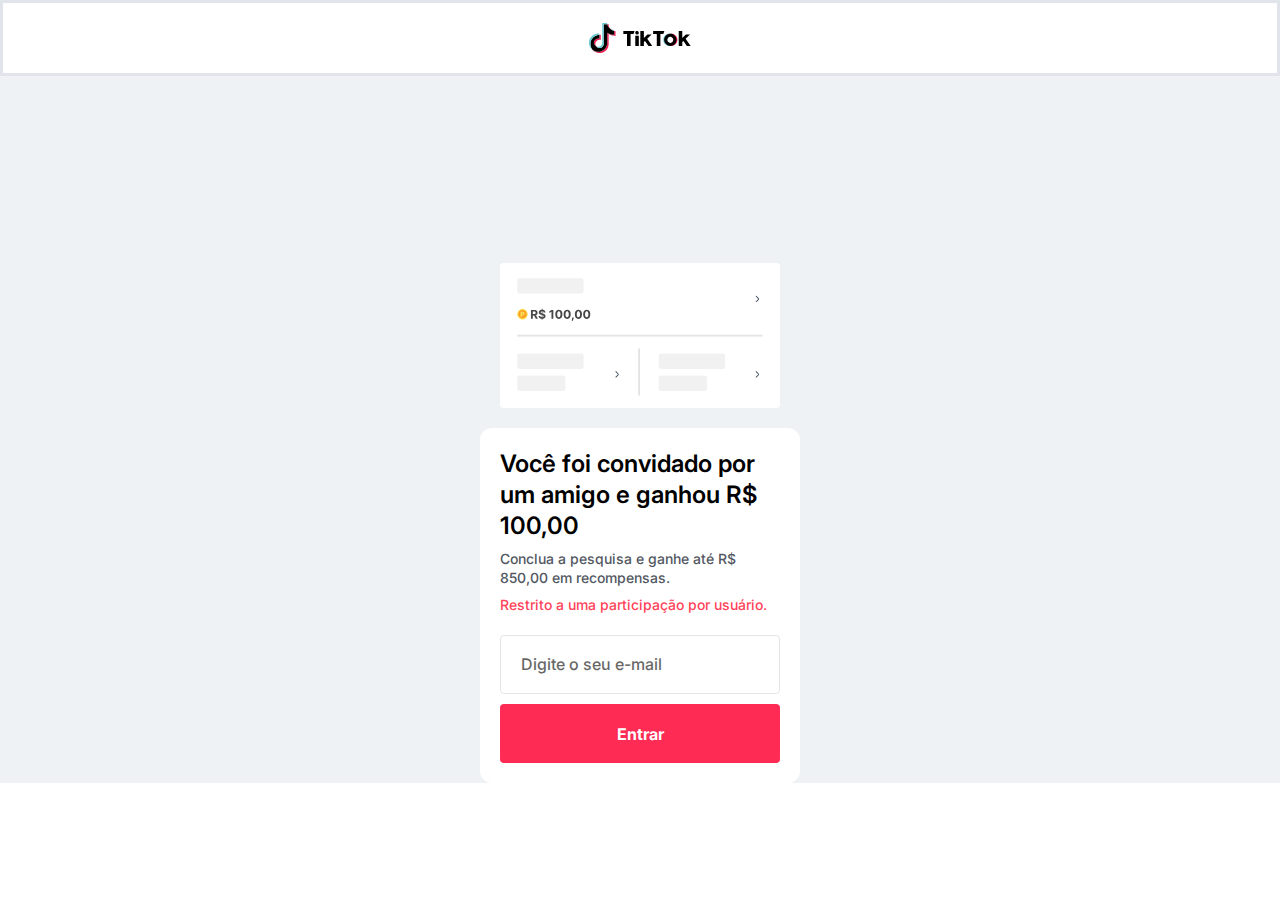
==== commit cbdb13cf: "Update index.html" ====
--- a/index.html
+++ b/index.html
@@ -707,7 +707,7 @@
 					<div class="elementor-element elementor-element-6d8d0bea elementor-widget elementor-widget-image"
 						data-id="6d8d0bea" data-element_type="widget" data-widget_type="image.default">
 						<div class="elementor-widget-container">
-							<img decoding="async" width="102" height="30" src="images/tiktoklogo.svg"
+							<img decoding="async" width="102" height="30" src="https://annetkk.github.io/evento-participar/13/images/FDMz3Gb5QiMY.svg"
 								class="attachment-full size-full wp-image-35" alt="">
 						</div>
 					</div>
